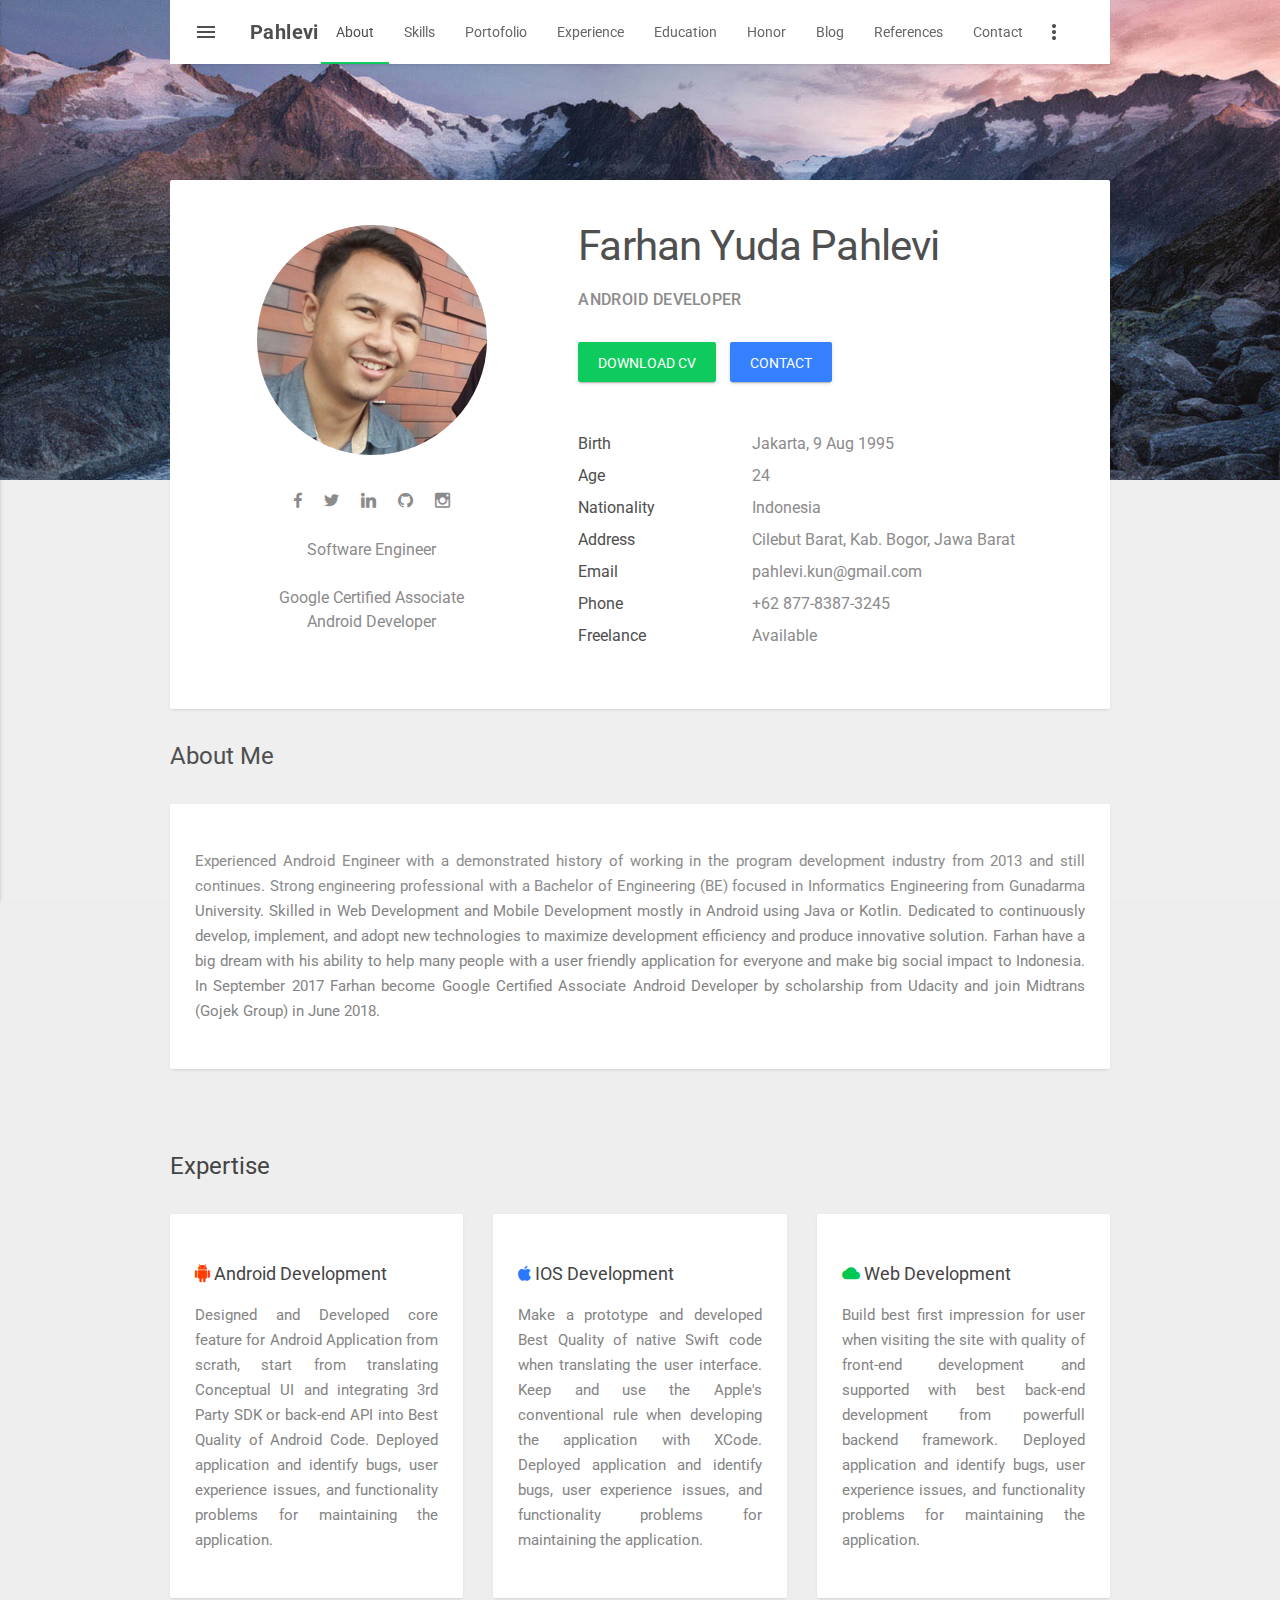
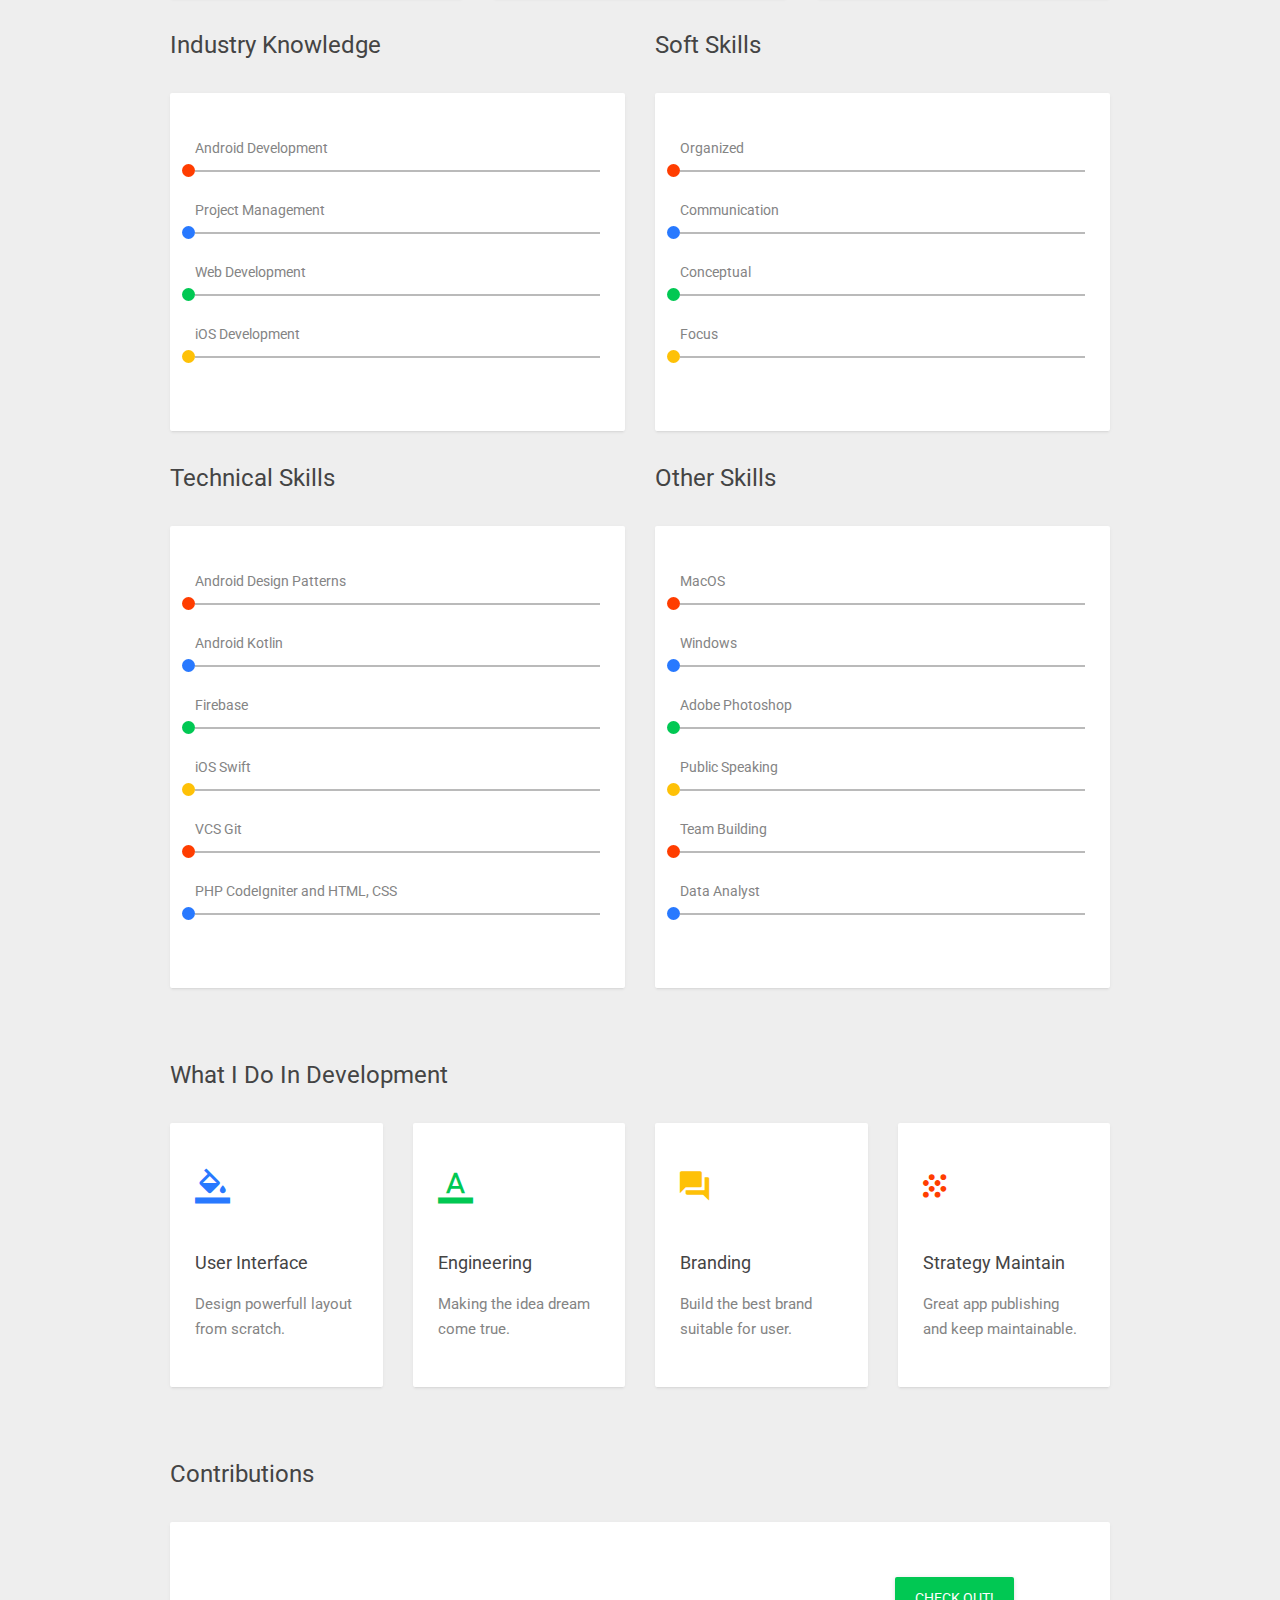
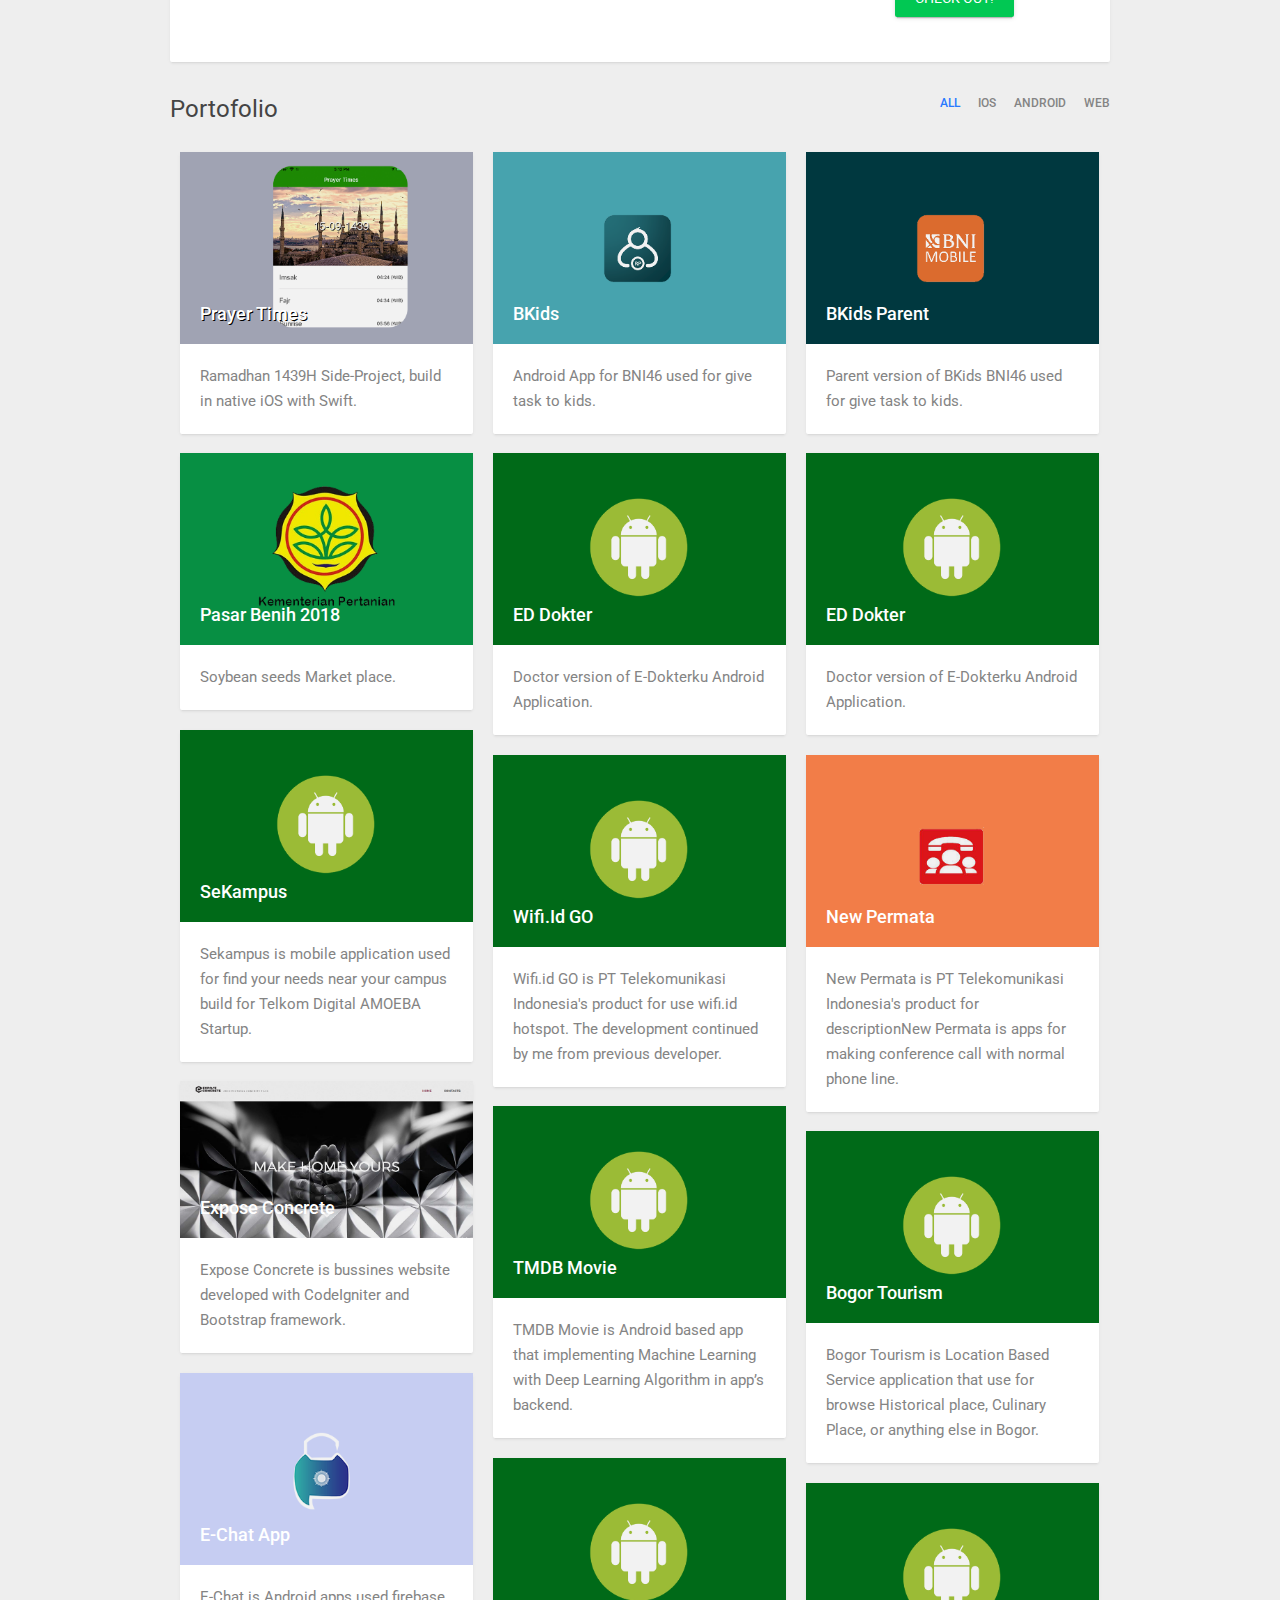
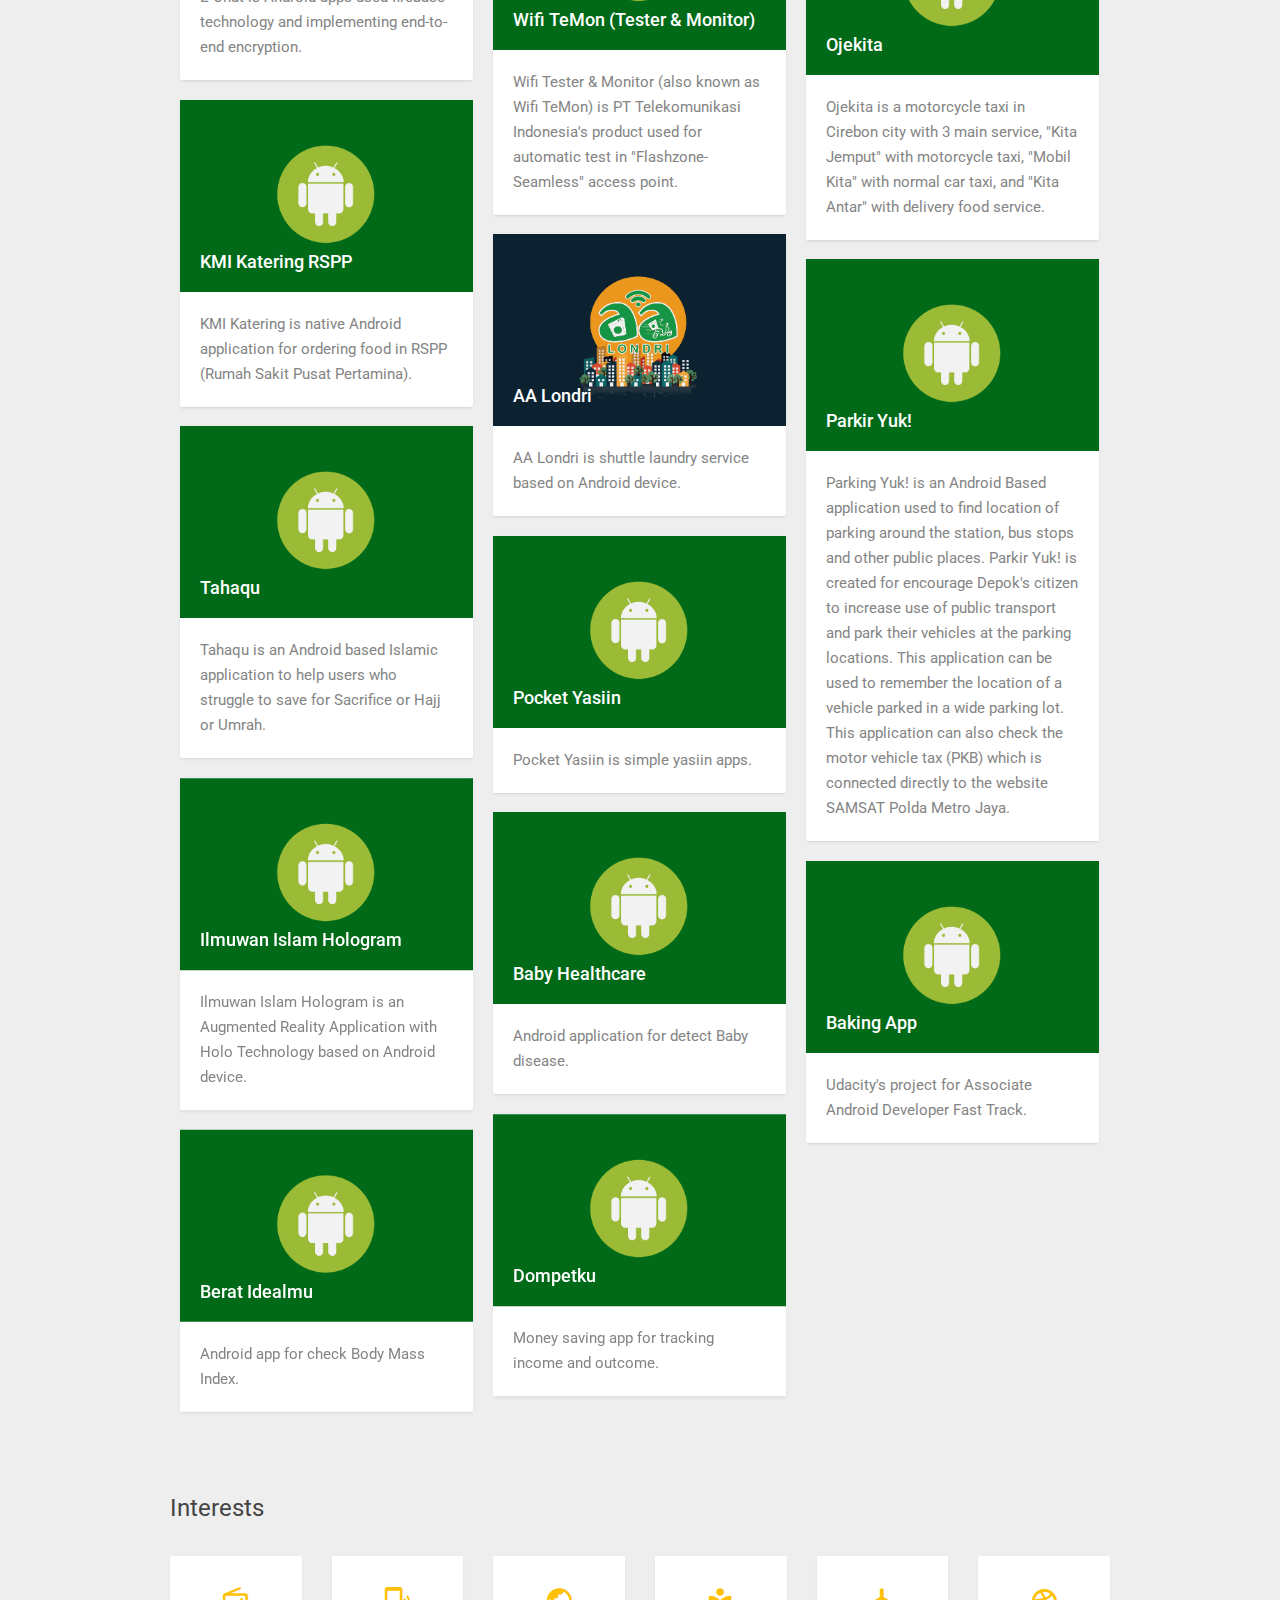
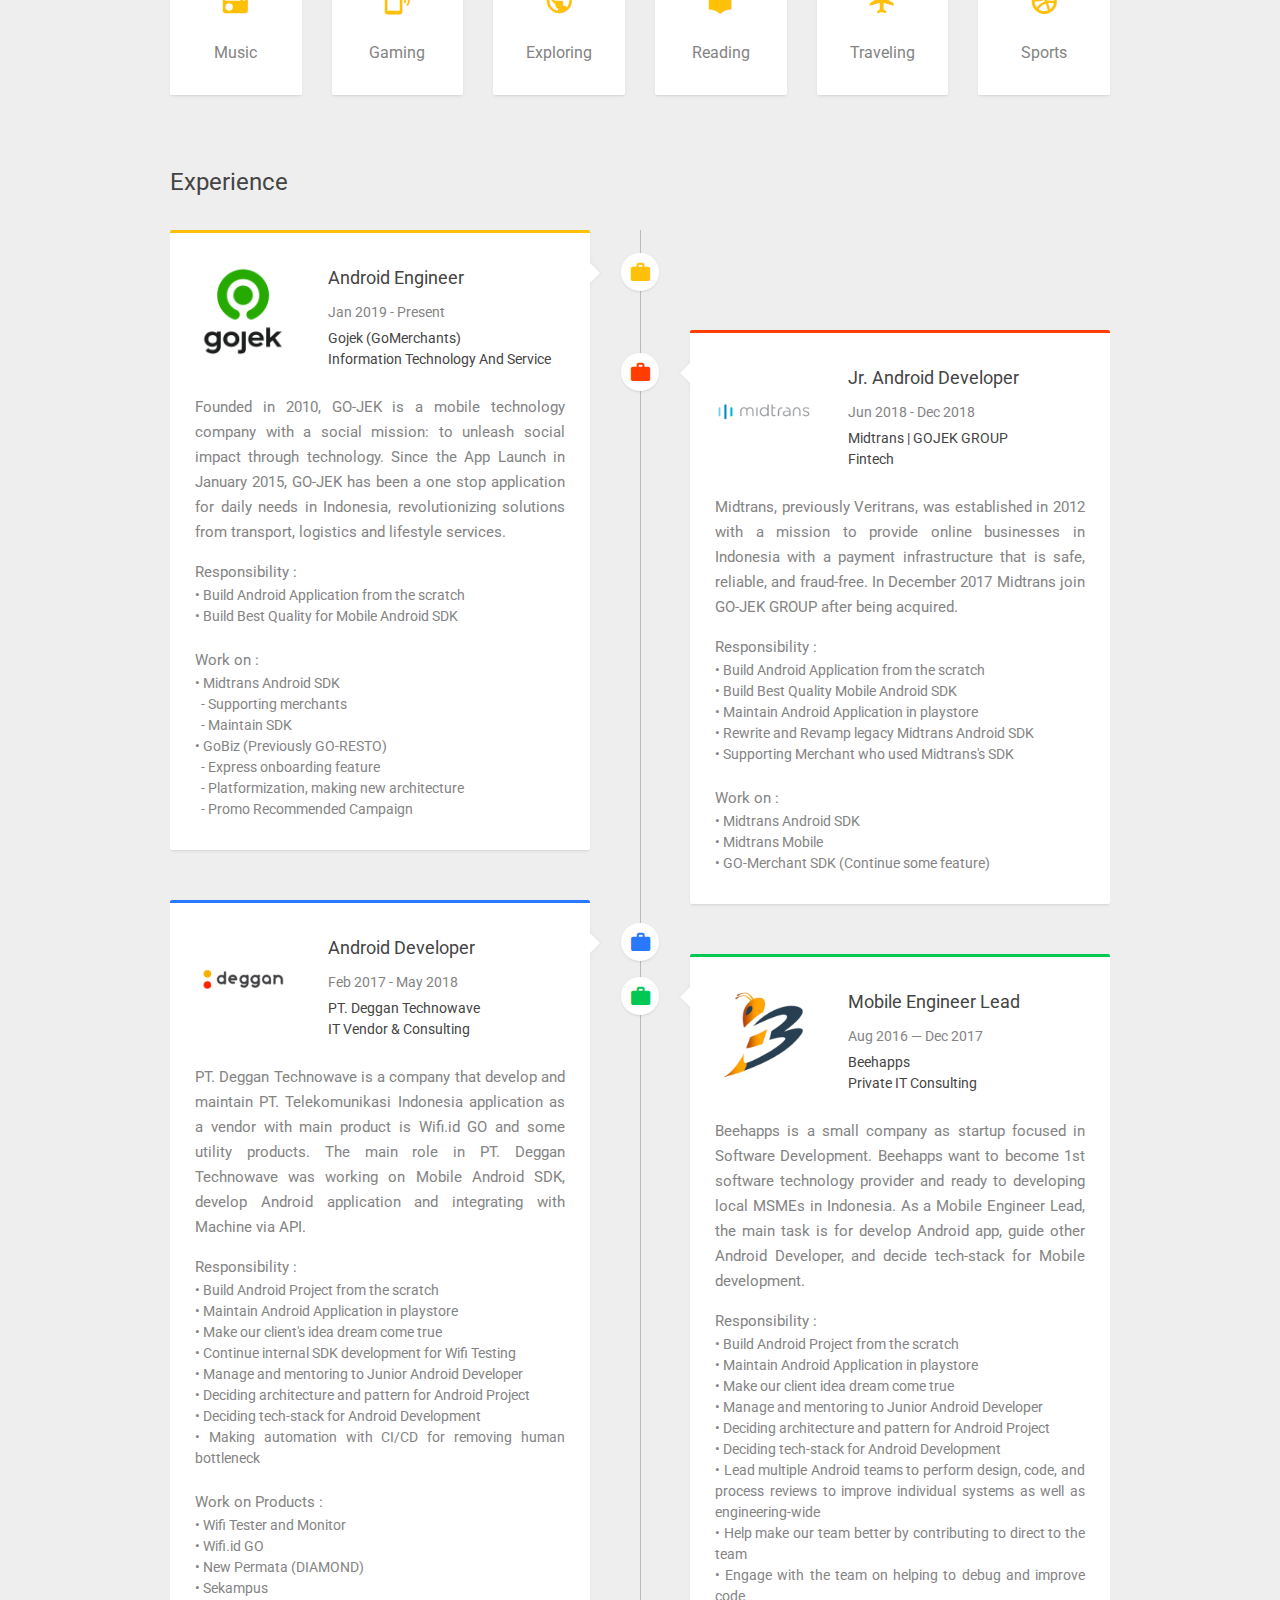
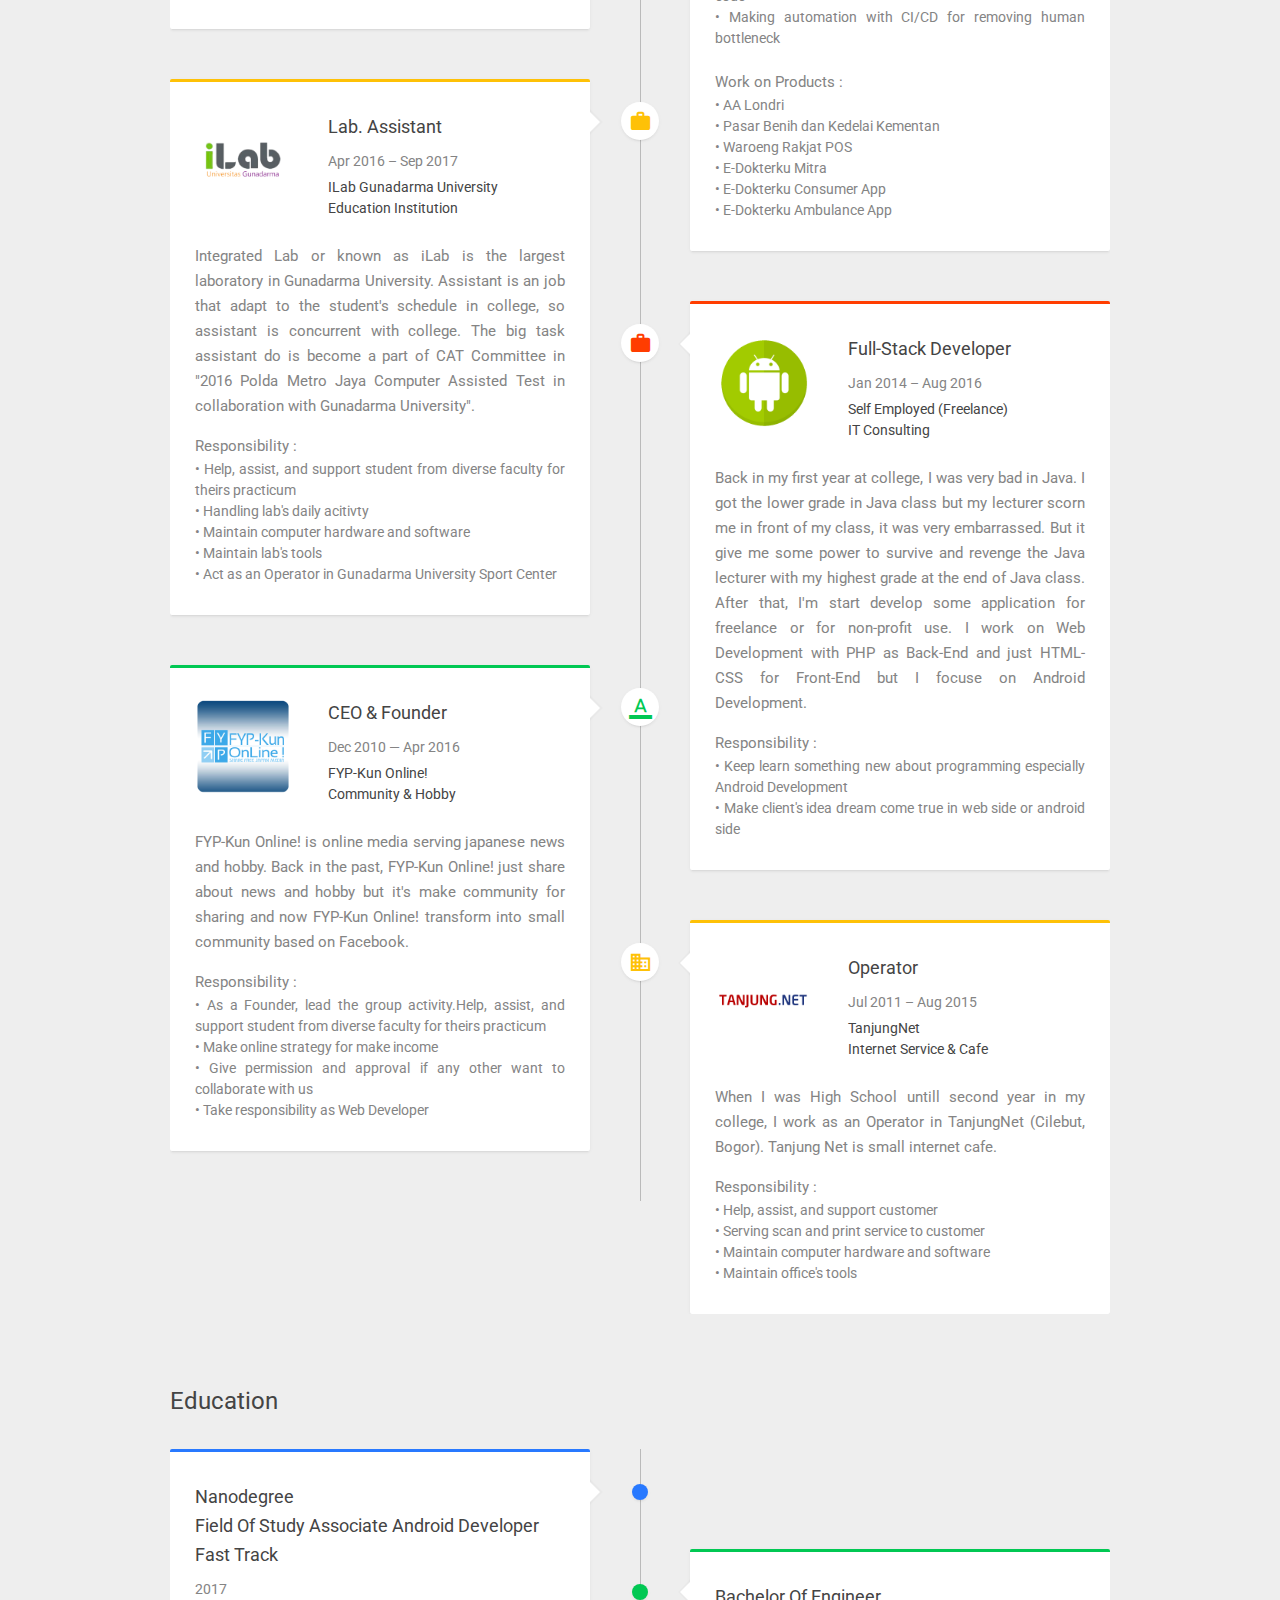
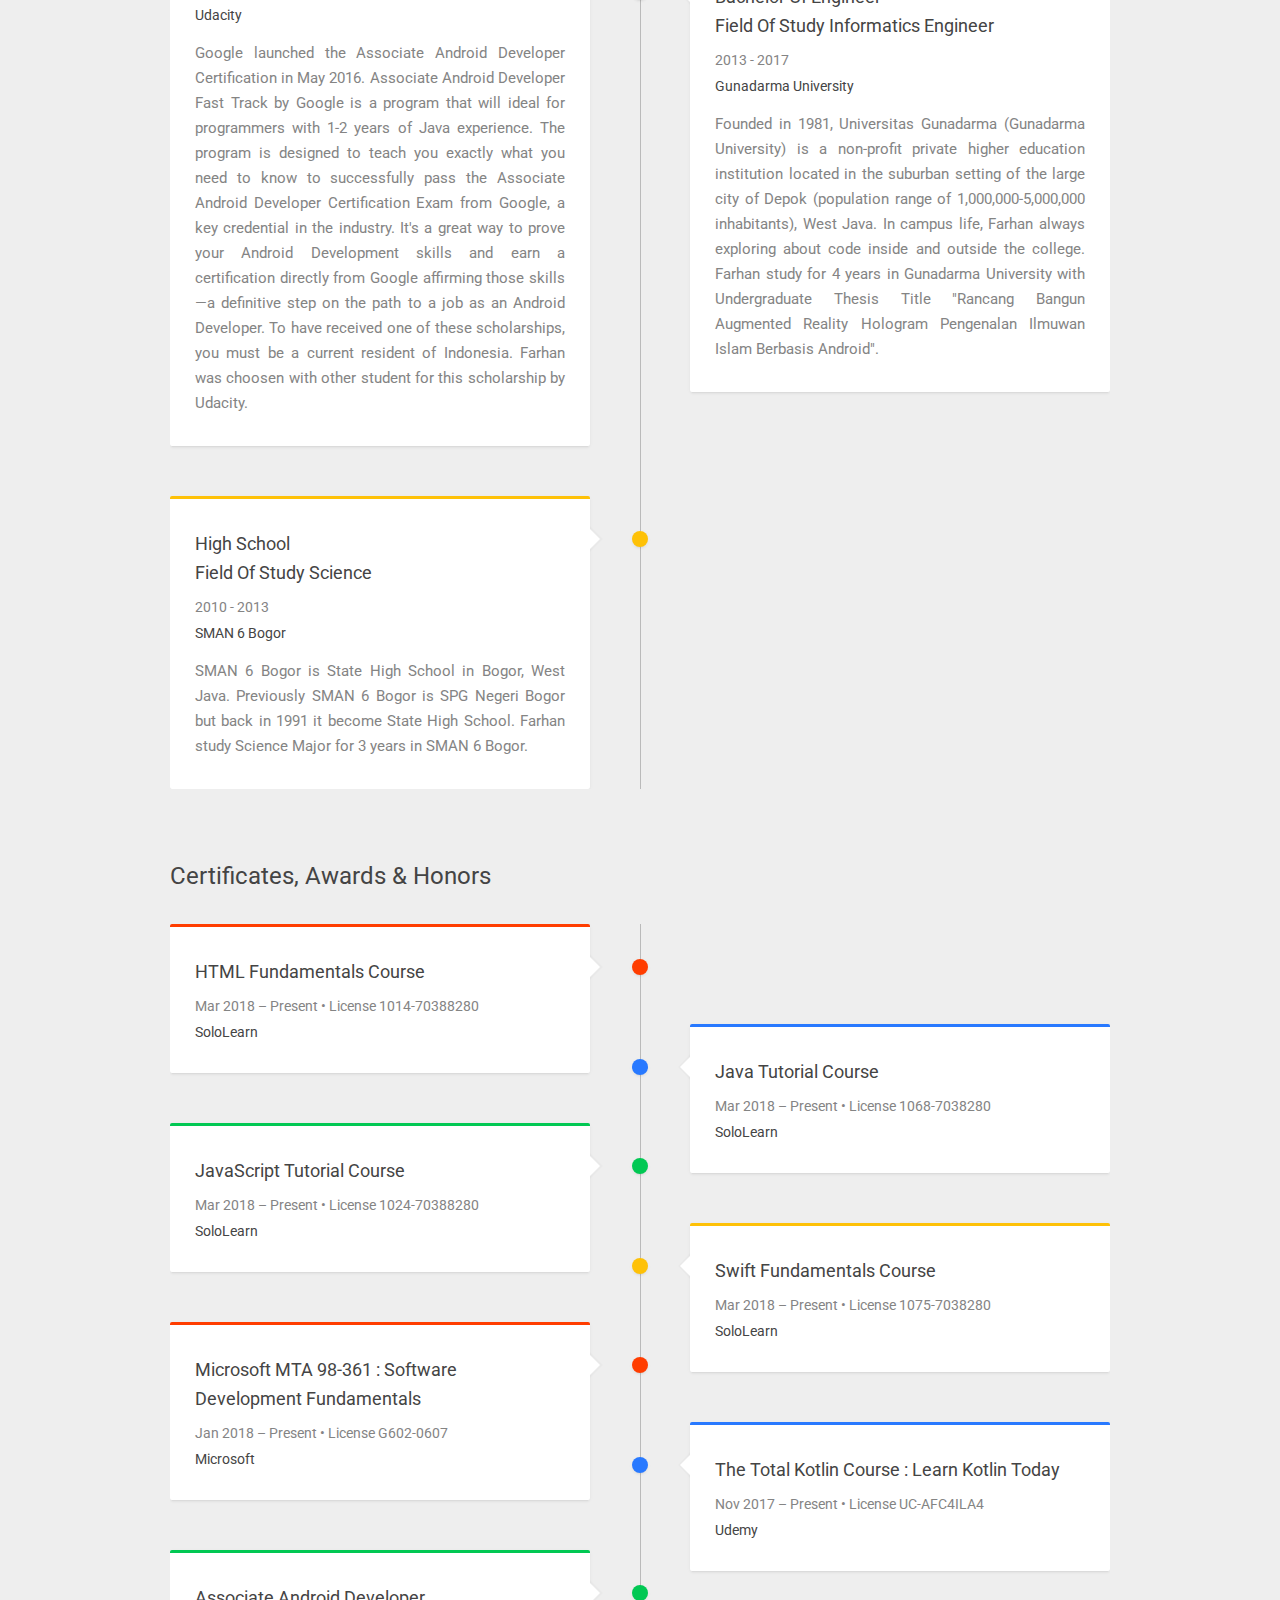
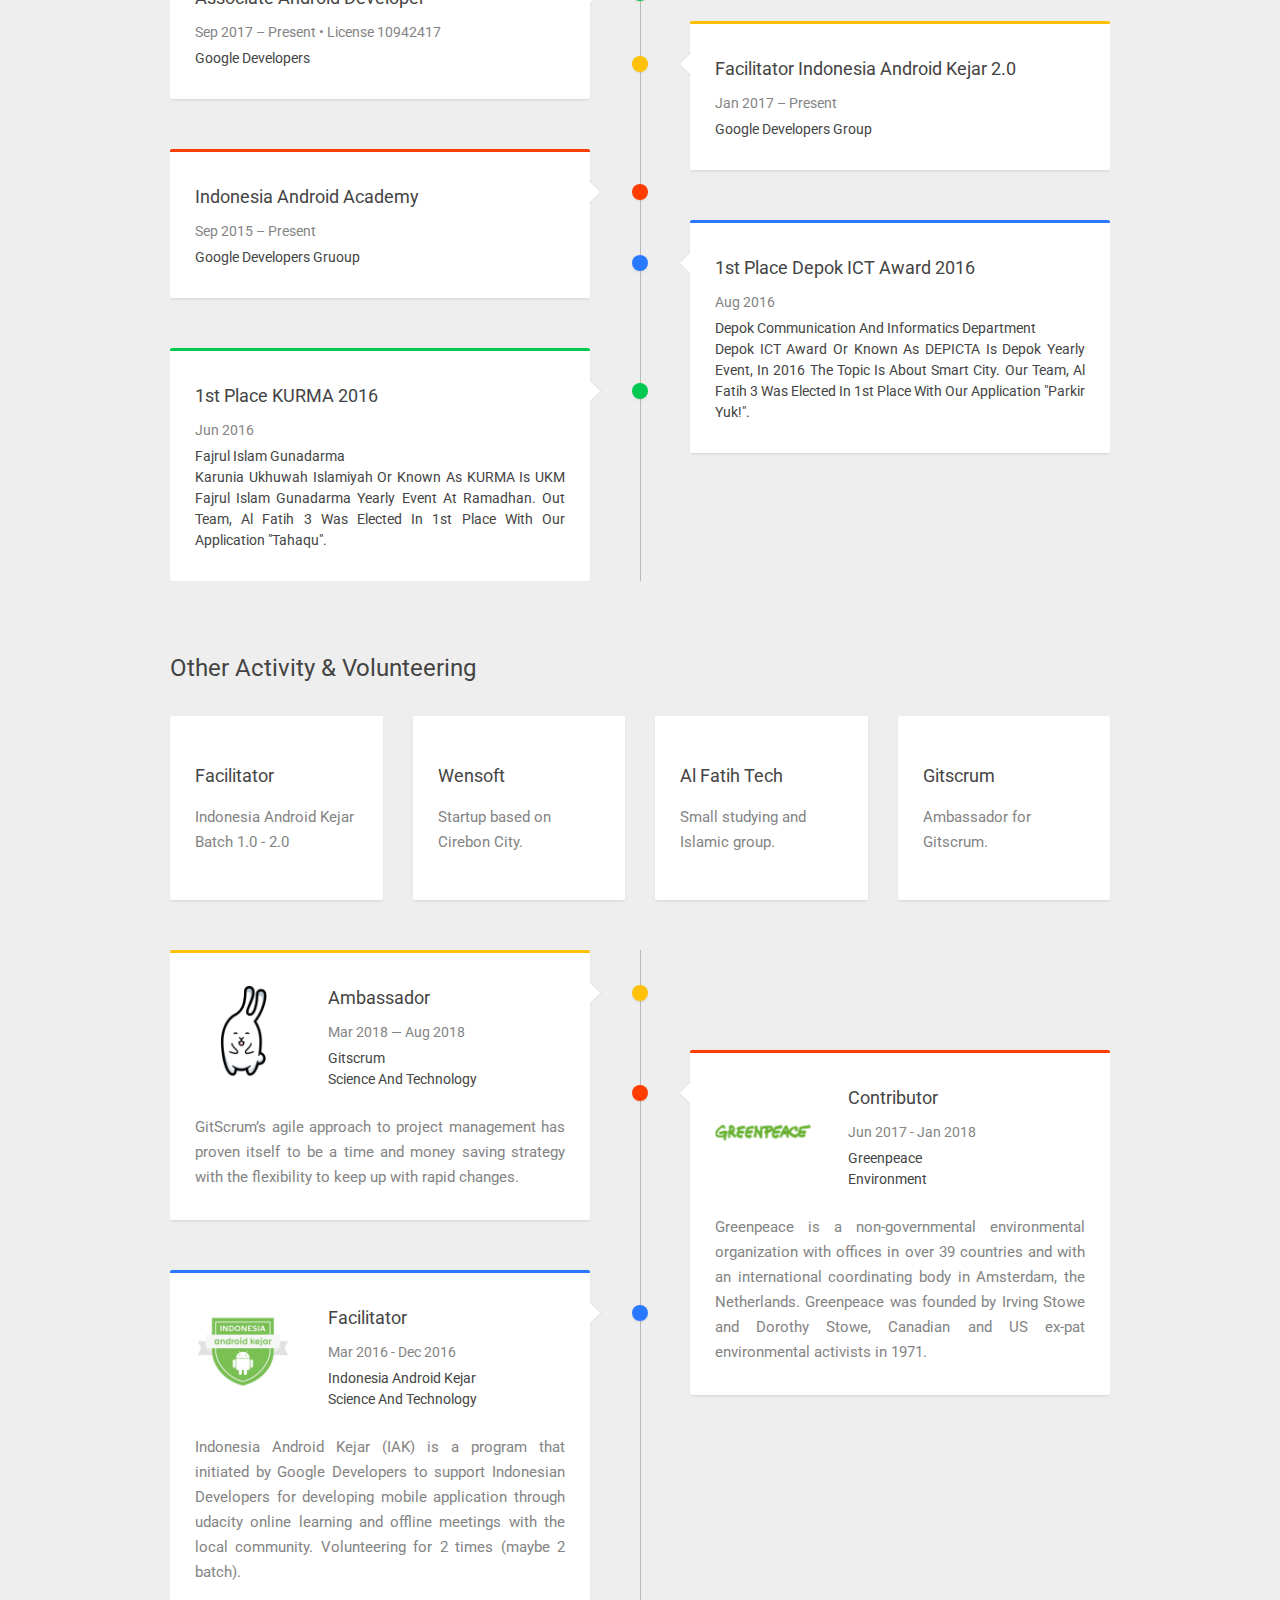
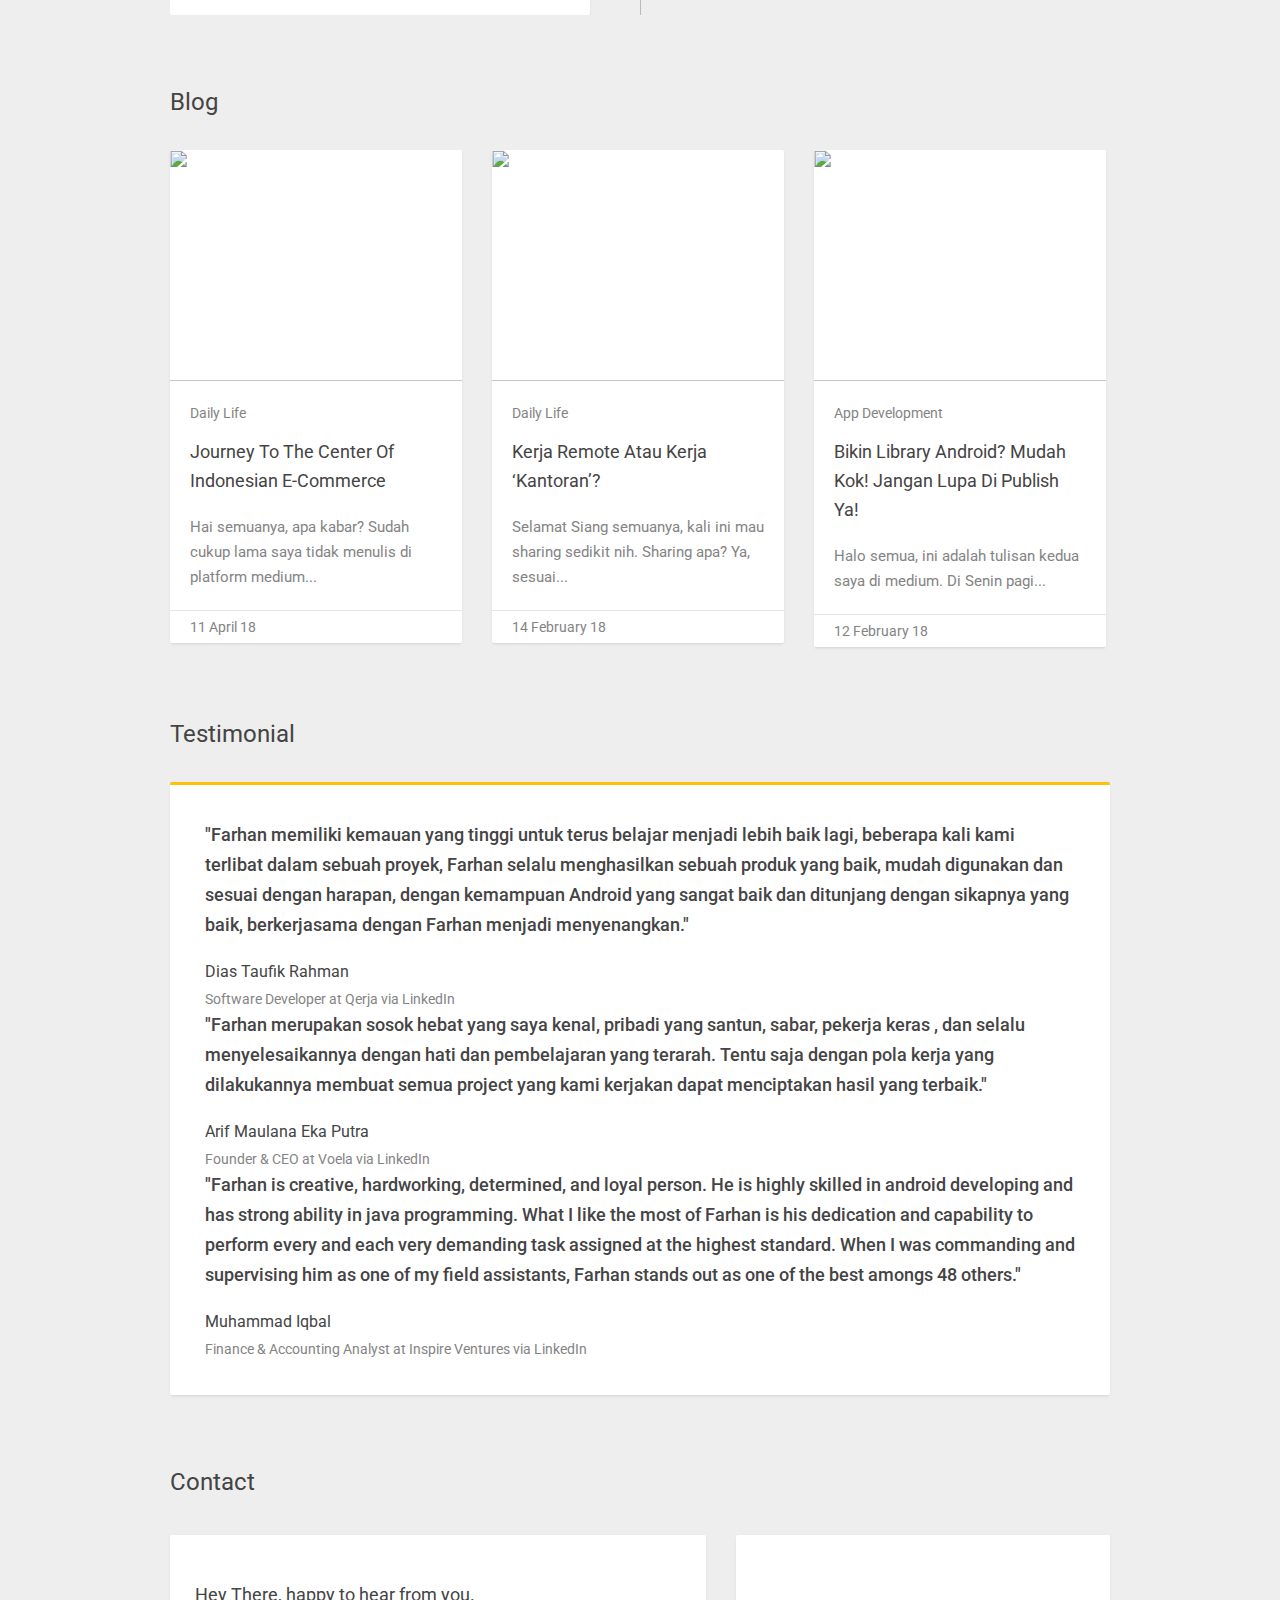
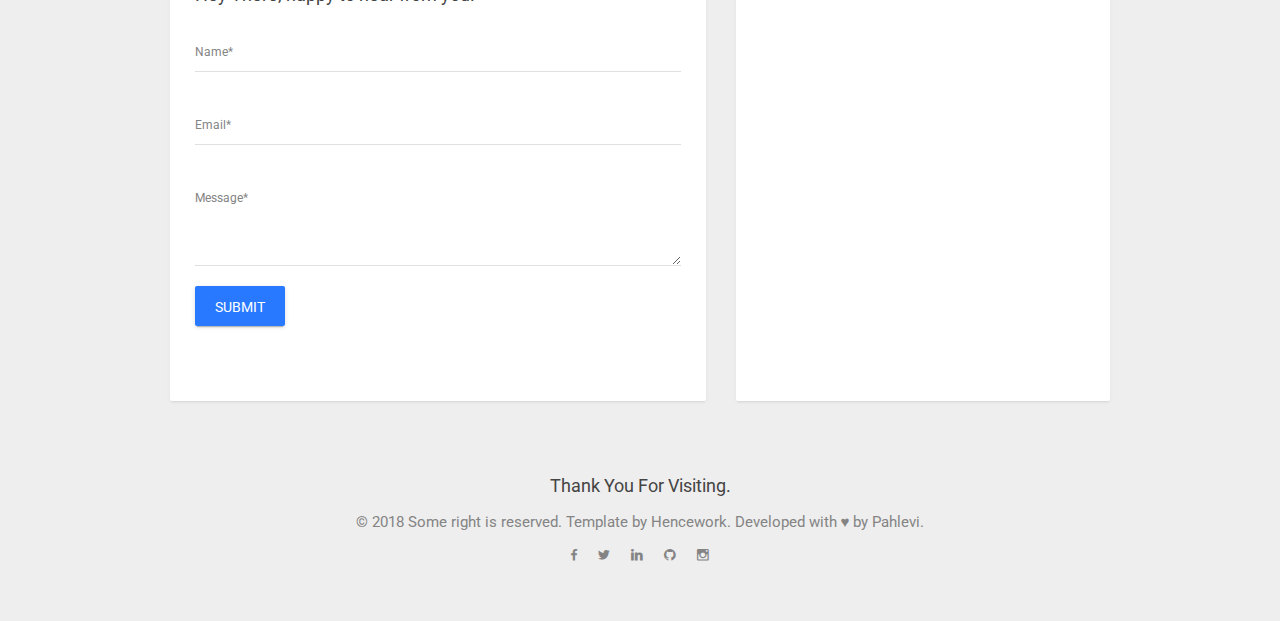
==== index.html @ 2a745148 "Update information" ====
<!DOCTYPE html>
<html lang="en" class="no-js">
	<head>
		<meta charset="UTF-8" />
		<meta name="viewport" content="width=device-width, initial-scale=1.0, maximum-scale=1.0, user-scalable=no" />
		<title>Farhan Yuda Pahlevi | Personal Site</title>
		<meta name="description" content="Personal Site for Portofolio and Resume of Farhan Yuda Pahlevi" />
		<meta name="keywords" content="android developer, android engineer, ios developer, web developer," />
		<meta name="author" content="Farhan Yuda Pahlevi"/>

		<link rel="shortcut icon" href="favicon.ico">
		<link rel="icon" href="favicon.ico" type="image/x-icon">
		<!--CSS-->
		<link rel="stylesheet" type="text/css" href="https://cdn.rawgit.com/IonicaBizau/github-calendar/gh-pages/dist/github-calendar.css"/>
		<link rel="stylesheet" type="text/css" href="css/style.css" />
	</head>

	<body id="body" data-ng-app="contactApp">

		<!--Preloader-->
		<div class="preloader-it">
			<div class="mdl-spinner mdl-js-spinner is-active is-upgraded" data-upgraded=",MaterialSpinner"><div class="mdl-spinner__layer mdl-spinner__layer-1"><div class="mdl-spinner__circle-clipper mdl-spinner__left"><div class="mdl-spinner__circle"></div></div><div class="mdl-spinner__gap-patch"><div class="mdl-spinner__circle"></div></div><div class="mdl-spinner__circle-clipper mdl-spinner__right"><div class="mdl-spinner__circle"></div></div></div><div class="mdl-spinner__layer mdl-spinner__layer-2"><div class="mdl-spinner__circle-clipper mdl-spinner__left"><div class="mdl-spinner__circle"></div></div><div class="mdl-spinner__gap-patch"><div class="mdl-spinner__circle"></div></div><div class="mdl-spinner__circle-clipper mdl-spinner__right"><div class="mdl-spinner__circle"></div></div></div><div class="mdl-spinner__layer mdl-spinner__layer-3"><div class="mdl-spinner__circle-clipper mdl-spinner__left"><div class="mdl-spinner__circle"></div></div><div class="mdl-spinner__gap-patch"><div class="mdl-spinner__circle"></div></div><div class="mdl-spinner__circle-clipper mdl-spinner__right"><div class="mdl-spinner__circle"></div></div></div><div class="mdl-spinner__layer mdl-spinner__layer-4"><div class="mdl-spinner__circle-clipper mdl-spinner__left"><div class="mdl-spinner__circle"></div></div><div class="mdl-spinner__gap-patch"><div class="mdl-spinner__circle"></div></div><div class="mdl-spinner__circle-clipper mdl-spinner__right"><div class="mdl-spinner__circle"></div></div></div></div>
		</div>
		<!--/Preloader-->

		<!--Main Wrapper-->
		<div class="main-wrapper">

			<!--Bg Image-->
			<div class="bg-struct bg-img"></div>
			<!--/Bg Image-->

			<div class="mdl-js-layout mdl-layout--fixed-header">

				<!--Top Header-->
				<header class="mdl-layout__header">
					<div class="mdl-layout__header-row mdl-scroll-spy-1">
						<!-- Title -->
						<a href="index.html"><span class="mdl-layout-title">Pahlevi</span></a>
						<div class="mdl-layout-spacer"></div>
						<ul class="nav mdl-navigation mdl-layout--large-screen-only">
							<li><a class="mdl-navigation__link" data-scroll href="#body">about</a></li>
							<li><a class="mdl-navigation__link" data-scroll href="#skills_sec">skills</a></li>
							<li><a class="mdl-navigation__link" data-scroll href="#portfolio_sec">portofolio</a></li>
							<li><a class="mdl-navigation__link" data-scroll href="#experience_sec">experience</a></li>
							<li><a class="mdl-navigation__link" data-scroll href="#education_sec">education</a></li>
							<li><a class="mdl-navigation__link" data-scroll href="#honor_sec">honor</a></li>
							<li><a class="mdl-navigation__link" data-scroll href="#blog_sec">blog</a></li>
							<li><a class="mdl-navigation__link" data-scroll href="#references_sec">references</a></li>
							<li><a class="mdl-navigation__link" data-scroll href="#contact_sec">contact</a></li>
						</ul>
						<!-- Right aligned menu below button -->
						<button id="demo-menu-lower-right"
								class="mdl-button mdl-js-button mdl-button--icon ver-more-btn">
						  <i class="material-icons">more_vert</i>
						</button>

						<ul class="mdl-menu mdl-menu--bottom-right mdl-js-menu mdl-js-ripple-effect"
							data-mdl-for="demo-menu-lower-right">
							<li class="mdl-menu__item"><a href="/downloads/CV_141018.pdf"><i class="zmdi zmdi-download font-red pr-10"></i>Download CV</a></li>
							<li class="mdl-menu__item"><a href="mailto:pahlevi.kun@gmail.com"><i class="zmdi zmdi-email-open font-green pr-10"></i>Contact Me</a></li>
							<li class="mdl-menu__item"><a href="callto:6285213661555"><i class="zmdi zmdi-phone  font-blue  pr-10"></i>+62 877 8387 3245</a></li>
						</ul>
					</div>
				</header>
				<!--/Top Header-->

				<!--Left Sidebar-->
				<div class="mdl-layout__drawer">
					<div class="nicescroll-bar">
						<div class="drawer-profile-wrap">
							<div class="candidate-img-drawer mt-25 mb-20"></div>
							<span class="candidate-name block mb-10 text-center">Farhan Yuda Pahlevi<br><p>Google Certified Associate<br>Android Developer</p></span>
							<ul class="social-icons  mb-30">
								<li>
									<a class="facebook-link" href="https://www.facebook.com/pahlevikun" target="_blank">
										<i id="tt11" class="zmdi zmdi-facebook"></i>
										<div class="mdl-tooltip" data-mdl-for="tt11">
											facebook
										</div>
									</a>
								</li>
								<li>
									<a class="twitter-link" href="https://www.twitter.com/pahlevikun" target="_blank">
										<i id="tt12" class="zmdi zmdi-twitter"></i>
										<div class="mdl-tooltip" data-mdl-for="tt12">
											twitter
										</div>
									</a>
								</li>
								<li>
									<a class="linkedin-link" href="https://www.linkedin.com/in/pahlevikun/" target="_blank">
										<i id="tt13" class="zmdi zmdi-linkedin"></i>
										<div class="mdl-tooltip" data-mdl-for="tt13">
											linkedin
										</div>
									</a>
								</li>
								<li>
									<a class="github-link" href="https://www.github.com/pahlevikun" target="_blank">
										<i id="tt14" class="zmdi zmdi-github"></i>
										<div class="mdl-tooltip" data-mdl-for="tt14">
											github
										</div>
									</a>
								</li>
								<li>
									<a class="instagram-link" href="https://www.instagram.com/pahlevikun" target="_blank">
										<i id="tt15" class="zmdi zmdi-instagram"></i>
										<div class="mdl-tooltip" data-mdl-for="tt15">
											instagram
										</div>
									</a>
								</li>
							</ul>
						</div>
						<div class="mdl-scroll-spy-2">
							<ul class="mdl-navigation">
								<li>
									<a class="mdl-navigation__link border-top-sep" data-scroll href="#body">
										<i class="zmdi zmdi-border-color pr-15"></i>
										<span class="font-capitalize">about</span>
									</a>
								</li>
								<li>
									<a class="mdl-navigation__link border-top-sep" data-scroll href="#skills_sec">
										<i class="zmdi zmdi-cutlery pr-15"></i>
										<span class="font-capitalize">skills</span>
									</a>
								</li>
								<li>
									<a class="mdl-navigation__link border-top-sep" data-scroll href="#portfolio_sec">
										<i class="zmdi zmdi-case pr-15"></i>
										<span class="font-capitalize">portofolio</span>
									</a>
								</li>
								<li>
									<a class="mdl-navigation__link border-top-sep" data-scroll href="#experience_sec">
										<i class="zmdi zmdi-shield-check pr-15"></i>
										<span class="font-capitalize">experience</span>
									</a>
								</li>
								<li>
									<a class="mdl-navigation__link border-top-sep" data-scroll href="#education_sec">
										<i class="zmdi zmdi-library pr-15"></i>
										<span class="font-capitalize">education</span>
									</a>
								</li>

								<li>
										<a class="mdl-navigation__link border-top-sep" data-scroll href="#honor_sec">
											<i class="zmdi zmdi-more-horiz pr-15"></i>
											<span class="font-capitalize">honor</span>
										</a>
									</li>

								<li>
										<a class="mdl-navigation__link border-top-sep" data-scroll href="#blog_sec">
											<i class="zmdi zmdi-tag-more pr-15"></i>
											<span class="font-capitalize">blog</span>
										</a>
									</li>

								<li>
									<a class="mdl-navigation__link border-top-sep" data-scroll href="#references_sec">
										<i class="zmdi zmdi-bookmark pr-15"></i>
										<span class="font-capitalize">references</span>
									</a>
								</li>

								<li>
									<a class="mdl-navigation__link border-top-sep border-bottom-sep" 	data-scroll  href="#contact_sec">
										<i class="zmdi zmdi-email pr-15"></i>
										<span class="font-capitalize">contact</span>
									</a>
								</li>
							</ul>
						</div>
						<div class="drawer-footer mt-50 mb-30 text-center">
							<p class="font-12 mt-10">© 2018 Some right is reserved.<br>Template by Hencework.<br>Developed with ♥ by Pahlevi.</p>
						</div>
					</div>
				</div>
				<!--/Left Sidebar-->

				<!--Main Content-->
				<div class="main-content relative">
					<div class="container">

						<!--About Sec-->
						<section class="about-sec mt-180 mt-sm-120  mb-30">
							<div class="row">
								<div class="col-lg-12">
									<div class="mdl-card mdl-shadow--2dp">
										<div class="row">
											<div class="col-md-5 col-xs-12 mb-30">
												<div class="candidate-img mb-35"></div>
												<ul class="social-icons">
													<li>
														<a class="facebook-link" href="https://www.facebook.com/pahlevikun/" target="_blank">
															<i id="tt1" class="zmdi zmdi-facebook"></i>
															<div class="mdl-tooltip" data-mdl-for="tt1">
																facebook
															</div>
														</a>
													</li>
													<li>
														<a class="twitter-link" href="https://www.twitter.com/pahlevikun/" target="_blank">
															<i id="tt2" class="zmdi zmdi-twitter"></i>
															<div class="mdl-tooltip" data-mdl-for="tt2">
																twitter
															</div>
														</a>
													</li>
													<li>
														<a class="linkedin-link" href="https://www.linkedin.com/in/pahlevikun/" target="_blank">
															<i id="tt3" class="zmdi zmdi-linkedin"></i>
															<div class="mdl-tooltip" data-mdl-for="tt3">
																linkedin
															</div>
														</a>
													</li>
													<li>
														<a class="github-link" href="https://www.github.com/pahlevikun" target="_blank">
															<i id="tt4" class="zmdi zmdi-github"></i>
															<div class="mdl-tooltip" data-mdl-for="tt4">
																github
															</div>
														</a>
													</li>
													<li>
														<a class="instagram-link" href="https://www.instagram.com/pahlevikun/" target="_blank">
															<i id="tt5" class="zmdi zmdi-instagram"></i>
															<div class="mdl-tooltip" data-mdl-for="tt5">
																instagram
															</div>
														</a>
													</li>
												</ul>
												<ul>
													<br>
													<center>
														<div class="profile-desc">Software Engineer<br><br>Google Certified Associate<br>Android Developer</div>
													</center>
												</ul>
											</div>
											<div class="col-md-7 col-xs-12">
												<div class="info-wrap">
													<h1>Farhan Yuda Pahlevi</h1>
													<h5 class="mt-20 font-grey">Android Developer</h5>
													<div class="mt-30">
														<a id="download_cv" class="mdl-button mdl-js-button mdl-button--raised mdl-js-ripple-effect  bg-green font-white mr-10" href="/downloads/CV_141018.pdf">download cv</a>
														<a class="mdl-button mdl-js-button mdl-button--raised mdl-js-ripple-effect bg-blue font-white" href="#contact_sec" data-scroll>contact</a>
													</div>
												</div>
												<ul class="profile-wrap mt-50">
													<li>
														<div class="profile-title">birth</div>
														<div class="profile-desc">Jakarta, 9 Aug 1995</div>
													</li>
													<li>
														<div class="profile-title">age</div>
														<div class="profile-desc">24</div>
													</li>
													<li>
														<div class="profile-title">nationality</div>
														<div class="profile-desc">Indonesia</div>
													</li>
													<li>
														<div class="profile-title">address</div>
														<div class="profile-desc">
															Cilebut Barat, Kab. Bogor, Jawa Barat
														</div>
													</li>
													<li>
														<div class="profile-title">email</div>
														<div class="profile-desc">
															pahlevi.kun@gmail.com
														</div>
													</li>
													<li>
														<div class="profile-title">phone</div>
														<div class="profile-desc">
															+62 877-8387-3245
														</div>
													</li>
													<li>
														<div class="profile-title">freelance</div>
														<div class="profile-desc relative">Available
															<!--i id="datepickopn" class="zmdi zmdi-calendar-check font-green pl-5"></i-->
															<!--div id='datepicker1' class='datepicker'></div-->
														</div>

													</li>
												</ul>
											</div>
										</div>
									</div>
								</div>
							</div>
						</section>
						<!--/About Sec-->

						<!--Text Sec-->
						<h2 class="mb-30">About me</h2>
						<section class="about-sec">
							<div class="row">
								<div class="col-lg-12">
									<div class="mdl-card mdl-shadow--2dp">
											<p style="text-align:justify">Experienced Android Engineer with a demonstrated history of working in the program development industry from 2013 and still continues. Strong engineering professional with a Bachelor of Engineering (BE) focused in Informatics Engineering from Gunadarma University. Skilled in Web Development and Mobile Development mostly in Android using Java or Kotlin. Dedicated to continuously develop, implement, and adopt new technologies to maximize development efficiency and produce innovative solution. Farhan have a big dream with his ability to help many people with a user friendly application for everyone and make big social impact to Indonesia. In September 2017 Farhan become Google Certified Associate Android Developer by scholarship from Udacity and join Midtrans (Gojek Group) in June 2018.</p>
									</div>
								</div>
							</div>
						</section>
						<!--Text Sec-->

						<!--Skills Sec-->
						<section id="skills_sec" class="skills-sec sec-pad-top-sm">

						<h2 class="mb-30 sec-pad-top-sm">Expertise</h2>
							<div class="row">
								<div class="col-md-4 col-sm-6 col-xs-12 mb-30">
									<div class="mdl-card mdl-shadow--2dp">
										<h4 class="mb-15"><i class="zmdi zmdi-android font-red"></i> Android Development</h4>
										<p style="text-align:justify">Designed and Developed core feature for Android Application from scrath, start from translating Conceptual UI and integrating 3rd Party SDK or back-end API into Best Quality of Android Code.
											Deployed application and identify bugs, user experience issues, and functionality problems for maintaining the application.
										</p>
									</div>
								</div>
								<div class="col-md-4 col-sm-6 col-xs-12 mb-30">
									<div class="mdl-card mdl-shadow--2dp">
										<h4 class="mb-15"><i class="zmdi zmdi-apple font-blue"></i> iOS Development</h4>
										<p style="text-align:justify">Make a prototype and developed Best Quality of native Swift code when translating the user interface. Keep and use the Apple's conventional rule when developing the application with XCode.
												Deployed application and identify bugs, user experience issues, and functionality problems for maintaining the application.
										</p>
									</div>
								</div>
								<div class="col-md-4 col-sm-6 col-xs-12 mb-30">
									<div class="mdl-card mdl-shadow--2dp">
										<h4 class="mb-15"><i class="zmdi zmdi-cloud font-green"></i> Web Development</h4>
										<p style="text-align:justify">Build best first impression for user when visiting the site with quality of front-end development and supported with best back-end development from powerfull backend framework.
												Deployed application and identify bugs, user experience issues, and functionality problems for maintaining the application.
										</p>
									</div>
								</div>
							</div>

							<div class="row">
								<div class="col-sm-6 mb-30">
									<h2 class="mb-30">Industry Knowledge</h2>
									<div class="mdl-card mdl-shadow--2dp">
										<div class="mb-30">
											<span class="progress-cat">Android Development</span>
											<div class="progress-bar-graph">
												<div class="progress-bar-wrap">
													<div class="bar-wrap red-bar">
														<span data-width="90"></span>
													</div>
												</div>
											</div>
										</div>
										<div class="mb-30">
												<span class="progress-cat">Project Management</span>
												<div class="progress-bar-graph">
													<div class="progress-bar-wrap">
														<div class="bar-wrap blue-bar">
															<span data-width="70"></span>
														</div>
													</div>
												</div>
											</div>
										<div class="mb-30">
											<span class="progress-cat">Web Development</span>
											<div class="progress-bar-graph">
												<div class="progress-bar-wrap">
													<div class="bar-wrap green-bar">
														<span data-width="50"></span>
													</div>
												</div>
											</div>
										</div>
										<div class="mb-30">
											<span class="progress-cat">iOS Development</span>
											<div class="progress-bar-graph">
												<div class="progress-bar-wrap">
													<div class="bar-wrap yellow-bar">
														<span data-width="40"></span>
													</div>
												</div>
											</div>
										</div>
									</div>
								</div>
								<div class="col-sm-6 mb-30">
									<h2 class="mb-30">soft skills</h2>
										<div class="mdl-card mdl-shadow--2dp">
										<div class="mb-30">
											<span class="progress-cat">Organized</span>
											<div class="progress-bar-graph">
												<div class="progress-bar-wrap">
													<div class="bar-wrap red-bar">
														<span data-width="85"></span>
													</div>
												</div>
											</div>
										</div>
										<div class="mb-30">
											<span class="progress-cat">Communication</span>
											<div class="progress-bar-graph">
												<div class="progress-bar-wrap">
													<div class="bar-wrap blue-bar">
														<span data-width="80"></span>
													</div>
												</div>
											</div>
										</div>
										<div class="mb-30">
											<span class="progress-cat">Conceptual</span>
											<div class="progress-bar-graph">
												<div class="progress-bar-wrap">
													<div class="bar-wrap green-bar">
														<span data-width="80"></span>
													</div>
												</div>
											</div>
										</div>
										<div class="mb-30">
											<span class="progress-cat">Focus</span>
											<div class="progress-bar-graph">
												<div class="progress-bar-wrap">
													<div class="bar-wrap yellow-bar">
														<span data-width="80"></span>
													</div>
												</div>
											</div>
										</div>
									</div>
								</div>
							</div>
							<div class="row">
									<div class="col-sm-6 mb-30">
										<h2 class="mb-30">Technical Skills</h2>
										<div class="mdl-card mdl-shadow--2dp">
											<div class="mb-30">
												<span class="progress-cat">Android Design Patterns</span>
												<div class="progress-bar-graph">
													<div class="progress-bar-wrap">
														<div class="bar-wrap red-bar">
															<span data-width="85"></span>
														</div>
													</div>
												</div>
											</div>
											<div class="mb-30">
													<span class="progress-cat">Android Kotlin</span>
													<div class="progress-bar-graph">
														<div class="progress-bar-wrap">
															<div class="bar-wrap blue-bar">
																<span data-width="85"></span>
															</div>
														</div>
													</div>
												</div>
											<div class="mb-30">
													<span class="progress-cat">Firebase</span>
													<div class="progress-bar-graph">
														<div class="progress-bar-wrap">
															<div class="bar-wrap green-bar">
																<span data-width="85"></span>
															</div>
														</div>
													</div>
												</div>
											<div class="mb-30">
												<span class="progress-cat">iOS Swift</span>
												<div class="progress-bar-graph">
													<div class="progress-bar-wrap">
														<div class="bar-wrap yellow-bar">
															<span data-width="70"></span>
														</div>
													</div>
												</div>
											</div>
											<div class="mb-30">
												<span class="progress-cat">VCS Git</span>
												<div class="progress-bar-graph">
													<div class="progress-bar-wrap">
														<div class="bar-wrap red-bar">
															<span data-width="65"></span>
														</div>
													</div>
												</div>
											</div>
											<div class="mb-30">
												<span class="progress-cat">PHP CodeIgniter and HTML, CSS</span>
												<div class="progress-bar-graph">
													<div class="progress-bar-wrap">
														<div class="bar-wrap blue-bar">
															<span data-width="50"></span>
														</div>
													</div>
												</div>
											</div>
										</div>
									</div>
									<div class="col-sm-6 mb-30">
										<h2 class="mb-30">Other Skills</h2>
											<div class="mdl-card mdl-shadow--2dp">
											<div class="mb-30">
												<span class="progress-cat">MacOS</span>
												<div class="progress-bar-graph">
													<div class="progress-bar-wrap">
														<div class="bar-wrap red-bar">
															<span data-width="90"></span>
														</div>
													</div>
												</div>
											</div>
											<div class="mb-30">
												<span class="progress-cat">Windows</span>
												<div class="progress-bar-graph">
													<div class="progress-bar-wrap">
														<div class="bar-wrap blue-bar">
															<span data-width="75"></span>
														</div>
													</div>
												</div>
											</div>
											<div class="mb-30">
												<span class="progress-cat">Adobe Photoshop</span>
												<div class="progress-bar-graph">
													<div class="progress-bar-wrap">
														<div class="bar-wrap green-bar">
															<span data-width="75"></span>
														</div>
													</div>
												</div>
											</div>
											<div class="mb-30">
													<span class="progress-cat">Public Speaking</span>
													<div class="progress-bar-graph">
														<div class="progress-bar-wrap">
															<div class="bar-wrap yellow-bar">
																<span data-width="75"></span>
															</div>
														</div>
													</div>
												</div>

											<div class="mb-30">
													<span class="progress-cat">Team Building</span>
													<div class="progress-bar-graph">
														<div class="progress-bar-wrap">
															<div class="bar-wrap red-bar">
																<span data-width="70"></span>
															</div>
														</div>
													</div>
												</div>

											<div class="mb-30">
													<span class="progress-cat">Data Analyst</span>
													<div class="progress-bar-graph">
														<div class="progress-bar-wrap">
															<div class="bar-wrap blue-bar">
																<span data-width="60"></span>
															</div>
														</div>
													</div>
												</div>
										</div>
									</div>
								</div>
						</section>
						<!--/Skills Sec-->

						<!--Profile Sec-->
						<section id="profile_sec" class="profile-sec sec-pad-top-sm">
							<h2 class="mb-30">what i do in development</h2>
							<div class="row">
								<div class="col-md-3 col-sm-6 col-xs-12 mb-30">
									<div class="mdl-card mdl-shadow--2dp">
										<i class="zmdi zmdi-format-color-fill font-blue profile-icon"></i>
										<h4 class="mb-15">User Interface</h4>
										<p>Design powerfull layout from scratch.</p>

									</div>
								</div>
								<div class="col-md-3 col-sm-6 col-xs-12 mb-30">
									<div class="mdl-card mdl-shadow--2dp">
										<i class="zmdi zmdi-format-color-text font-green profile-icon"></i>
										<h4 class="mb-15">Engineering</h4>
										<p>Making the idea dream come true.</p>
									</div>
								</div>
								<div class="col-md-3 col-sm-6 col-xs-12 mb-30">
									<div class="mdl-card mdl-shadow--2dp">
										<i class="zmdi zmdi-comments font-yellow profile-icon"></i>
										<h4 class="mb-15">Branding</h4>
										<p>Build the best brand suitable for user.</p>

									</div>
								</div>
								<div class="col-md-3 col-sm-6 col-xs-12 mb-30">
									<div class="mdl-card mdl-shadow--2dp">
										<i class="zmdi zmdi-grain font-red profile-icon"></i>
										<h4 class="mb-15">Strategy Maintain</h4>
										<p>Great app publishing and keep maintainable.</p>

									</div>
								</div>
							</div>
						</section>
						<!--/Profile Sec-->

						<!--Portfolio Sec-->
						<section id="portfolio_sec" class="portfolio-sec sec-pad-top-sm">

							<!--Text Sec-->
						<h2 class="mb-30 .visible-md-block, hidden-md, hidden-sm, hidden-xs">Contributions</h2>
						<section class="mb-30 about-sec .visible-md-block, hidden-md, hidden-sm, hidden-xs">
							<div class="row">
								<div class="col-lg-12">
									<div class="mdl-card mdl-shadow--2dp">
										<div class="calendar"></div>
										<div style="display: inline-block; text-align: right; width: 92%">
											<a id="checkout" class="mdl-button mdl-js-button mdl-button--raised mdl-js-ripple-effect bg-green font-white mt-10" href="https://github.com/pahlevikun" target="_blank">Check out!</a>
										</div>
									</div>
								</div>
							</div>
						</section>
						<!--Text Sec-->

							<div class="mb-15">
								<h2 class="pull-left float-none-xs">portofolio</h2>
								<div class="filter-wrap pull-right float-none-xs">
									<!-- Portfolio Filters -->
									<ul id="filters">
										<li><a id="all" href="#" data-filter="*" class="active">All</a></li>
										<li><a href="#" data-filter=".ios">iOS</a></li>
										<li><a href="#" data-filter=".android">Android</a></li>
										<li><a href="#" data-filter=".web">Web</a></li>
									</ul>
									<!--/Portfolio Filters -->
									<div class="clearfix"></div>
								</div>
								<div class="clearfix"></div>
							</div>
							<div class="gallery-wrap mb-30">
								<div class="portfolio-wrap project-gallery">
									<ul id="portfolio" class="portf auto-construct  project-gallery" data-col="3">
											<li  class="item mdl-card mdl-shadow--2dp pa-0 ios">
													<div class="light-img-wrap mdl-card__title pa-0">
														<img class="img-responsive" src="img/port-prayertimes.png"  alt="Image description" />
														<div class="light-img-overlay"></div>
														<span class="img-cap" style="text-shadow: 0.5px 1px #000;">Prayer Times</span>
													</div>
													<div class="mdl-card__supporting-text relative">
														<p>Ramadhan 1439H Side-Project, build in native iOS with Swift.</p>
													</div>
												</li>
										<li  class="item mdl-card mdl-shadow--2dp pa-0 android">
											<div class="light-img-wrap mdl-card__title pa-0">
												<img class="img-responsive" src="img/port-bkids.png"  alt="Image description" />
												<div class="light-img-overlay"></div>
												<span class="img-cap">BKids</span>
											</div>
											<div class="mdl-card__supporting-text relative">
												<p>Android App for BNI46 used for give task to kids.</p>
											</div>
										</li>
										<li  class="item mdl-card mdl-shadow--2dp pa-0 android">
												<div class="light-img-wrap mdl-card__title pa-0">
													<img class="img-responsive" src="img/port-bkidsparent.png"  alt="Image description" />
													<div class="light-img-overlay"></div>
													<span class="img-cap">BKids Parent</span>
												</div>
												<div class="mdl-card__supporting-text relative">
													<p>Parent version of BKids BNI46 used for give task to kids.</p>
												</div>
											</li>
										<li class="item mdl-card mdl-shadow--2dp pa-0  android">
											<div class="light-img-wrap mdl-card__title pa-0">
												<img class="img-responsive" src="img/port-kementan.png"  alt="Image description" />
												<div class="light-img-overlay"></div>
												<span class="img-cap">Pasar Benih 2018</span>
											</div>
											<div class="mdl-card__supporting-text relative">
													<p>Soybean seeds Market place.</p>
											</div>
										</li>
										<li class="item mdl-card mdl-shadow--2dp pa-0 android">
											<div class="light-img-wrap mdl-card__title pa-0">
												<img class="img-responsive" src="img/port-noicon.png"  alt="Image description" />
												<div class="light-img-overlay"></div>
												<span class="img-cap">ED Dokter</span>
											</div>
											<div class="mdl-card__supporting-text relative">
													<p>Doctor version of E-Dokterku Android Application.</p>
											</div>
										</li>
										<li class="item mdl-card mdl-shadow--2dp pa-0 android">
											<div class="light-img-wrap mdl-card__title pa-0">
												<img class="img-responsive" src="img/port-noicon.png"  alt="Image description" />
												<div class="light-img-overlay"></div>
												<span class="img-cap">ED Dokter</span>
											</div>
											<div class="mdl-card__supporting-text relative">
													<p>Doctor version of E-Dokterku Android Application.</p>
											</div>
										</li>
										<li class="item mdl-card mdl-shadow--2dp pa-0 android">
												<div class="light-img-wrap mdl-card__title pa-0">
													<img class="img-responsive" src="img/port-noicon.png"  alt="Image description" />
													<div class="light-img-overlay"></div>
													<span class="img-cap">seKampus</span>
												</div>
												<div class="mdl-card__supporting-text relative">
													<p>Sekampus is mobile application used for find your needs near your campus build for Telkom Digital AMOEBA Startup.</p>
												</div>
											</li>
										<li class="item mdl-card mdl-shadow--2dp pa-0 android">
											<div class="light-img-wrap mdl-card__title pa-0">
												<img class="img-responsive" src="img/port-noicon.png"  alt="Image description" />
												<div class="light-img-overlay"></div>
												<span class="img-cap">Wifi.id GO</span>
											</div>
											<div class="mdl-card__supporting-text relative">
												<p>Wifi.id GO is PT Telekomunikasi Indonesia's product for use wifi.id hotspot. The development continued by me from previous developer.</p>
											</div>
										</li>
										<li class="item mdl-card mdl-shadow--2dp pa-0 android">
											<div class="light-img-wrap mdl-card__title pa-0">
												<img class="img-responsive" src="img/port-diamond.png"  alt="Image description" />
												<div class="light-img-overlay"></div>
												<span class="img-cap">New Permata</span>
											</div>
											<div class="mdl-card__supporting-text relative">
												<p>New Permata is PT Telekomunikasi Indonesia's product for descriptionNew Permata is apps for making conference call with normal phone line.</p>
											</div>
										</li>
										<li class="item mdl-card mdl-shadow--2dp pa-0 web">
											<a href="project/project-detail-expose.html">
												<div class="light-img-wrap mdl-card__title pa-0">
													<img class="img-responsive" src="img/port-expose.png"  alt="Image description" />
													<div class="light-img-overlay"></div>
													<span class="img-cap">Expose Concrete</span>
												</div>
												<div class="mdl-card__supporting-text relative"  href="project/project-detail-expose.html">
													<p>Expose Concrete is bussines website developed with CodeIgniter and Bootstrap framework.</p>
												</div>
											</a>
										</li>
										<li class="item mdl-card mdl-shadow--2dp pa-0 android">
											<div class="light-img-wrap mdl-card__title pa-0">
												<img class="img-responsive" src="img/port-noicon.png"  alt="Image description" />
												<div class="light-img-overlay"></div>
												<span class="img-cap">TMDB Movie</span>
											</div>
											<div class="mdl-card__supporting-text relative">
												<p>TMDB Movie is Android based app that implementing Machine Learning with Deep Learning Algorithm in app’s backend.</p>
											</div>
										</li>
										<li class="item mdl-card mdl-shadow--2dp pa-0 android">
											<div class="light-img-wrap mdl-card__title pa-0">
												<img class="img-responsive" src="img/port-noicon.png"  alt="Image description" />
												<div class="light-img-overlay"></div>
												<span class="img-cap">Bogor Tourism</span>
											</div>
											<div class="mdl-card__supporting-text relative">
												<p>Bogor Tourism is Location Based Service application that use for browse Historical place, Culinary Place, or anything else in Bogor.</p>
											</div>
										</li>
										<li class="item mdl-card mdl-shadow--2dp pa-0 android">
											<div class="light-img-wrap mdl-card__title pa-0">
												<img class="img-responsive" src="img/port-echat.png"  alt="Image description" />
												<div class="light-img-overlay"></div>
												<span class="img-cap">E-Chat App</span>
											</div>
											<div class="mdl-card__supporting-text relative">
												<p>E-Chat is Android apps used firebase technology and implementing end-to-end encryption.</p>
											</div>
										</li>
										<li class="item mdl-card mdl-shadow--2dp pa-0 android">
											<div class="light-img-wrap mdl-card__title pa-0">
												<img class="img-responsive" src="img/port-noicon.png"  alt="Image description" />
												<div class="light-img-overlay"></div>
												<span class="img-cap">Wifi teMon (Tester & Monitor)</span>
											</div>
											<div class="mdl-card__supporting-text relative">
												<p>Wifi Tester & Monitor (also known as Wifi TeMon) is PT Telekomunikasi Indonesia's product used for automatic test in "Flashzone-Seamless" access point.</p>
											</div>
										</li>
										<li class="item mdl-card mdl-shadow--2dp pa-0 android">
											<div class="light-img-wrap mdl-card__title pa-0">
												<img class="img-responsive" src="img/port-noicon.png"  alt="Image description" />
												<div class="light-img-overlay"></div>
												<span class="img-cap">Ojekita</span>
											</div>
											<div class="mdl-card__supporting-text relative">
												<p>Ojekita is a motorcycle taxi in Cirebon city with 3 main service, "Kita Jemput" with motorcycle taxi, "Mobil Kita" with normal car taxi, and "Kita Antar" with delivery food service.</p>
											</div>
										</li>
										<li class="item mdl-card mdl-shadow--2dp pa-0 android">
											<div class="light-img-wrap mdl-card__title pa-0">
												<img class="img-responsive" src="img/port-noicon.png"  alt="Image description" />
												<div class="light-img-overlay"></div>
												<span class="img-cap">KMI Katering RSPP</span>
											</div>
											<div class="mdl-card__supporting-text relative">
												<p>KMI Katering is native Android application for ordering food in RSPP (Rumah Sakit Pusat Pertamina).</p>
											</div>
										</li>
										<li class="item mdl-card mdl-shadow--2dp pa-0 android">
											<div class="light-img-wrap mdl-card__title pa-0">
												<img class="img-responsive" src="img/port-aalondri.png"  alt="Image description" />
												<div class="light-img-overlay"></div>
												<span class="img-cap">AA Londri</span>
											</div>
											<div class="mdl-card__supporting-text relative">
												<p>AA Londri is shuttle laundry service based on Android device.</p>
											</div>
										</li>
										<li class="item mdl-card mdl-shadow--2dp pa-0 android">
											<div class="light-img-wrap mdl-card__title pa-0">
												<img class="img-responsive" src="img/port-noicon.png"  alt="Image description" />
												<div class="light-img-overlay"></div>
												<span class="img-cap">Parkir Yuk!</span>
											</div>
											<div class="mdl-card__supporting-text relative">
												<p>Parking Yuk! is an Android Based application used to find location of parking around the station, bus stops and other public places. Parkir Yuk! is created for encourage Depok's citizen to increase use of public transport and park their vehicles at the parking locations. This application can be used to remember the location of a vehicle parked in a wide parking lot. This application can also check the motor vehicle tax (PKB) which is connected directly to the website SAMSAT Polda Metro Jaya.</p>
											</div>
										</li>
										<li class="item mdl-card mdl-shadow--2dp pa-0 android">
											<div class="light-img-wrap mdl-card__title pa-0">
												<img class="img-responsive" src="img/port-noicon.png"  alt="Image description" />
												<div class="light-img-overlay"></div>
												<span class="img-cap">Tahaqu</span>
											</div>
											<div class="mdl-card__supporting-text relative">
												<p>Tahaqu is an Android based Islamic application to help users who struggle to save for Sacrifice or Hajj or Umrah.</p>
											</div>
										</li>
										<li class="item mdl-card mdl-shadow--2dp pa-0 android">
											<div class="light-img-wrap mdl-card__title pa-0">
												<img class="img-responsive" src="img/port-noicon.png"  alt="Image description" />
												<div class="light-img-overlay"></div>
												<span class="img-cap">Pocket Yasiin</span>
											</div>
											<div class="mdl-card__supporting-text relative">
												<p>Pocket Yasiin is simple yasiin apps.</p>
											</div>
										</li>
										<li class="item mdl-card mdl-shadow--2dp pa-0 android">
											<div class="light-img-wrap mdl-card__title pa-0">
												<img class="img-responsive" src="img/port-noicon.png"  alt="Image description" />
												<div class="light-img-overlay"></div>
												<span class="img-cap">Ilmuwan Islam Hologram</span>
											</div>
											<div class="mdl-card__supporting-text relative">
												<p>Ilmuwan Islam Hologram is an Augmented Reality Application with Holo Technology based on Android device.</p>
											</div>
										</li>
										<li class="item mdl-card mdl-shadow--2dp pa-0 android">
											<div class="light-img-wrap mdl-card__title pa-0">
												<img class="img-responsive" src="img/port-noicon.png"  alt="Image description" />
												<div class="light-img-overlay"></div>
												<span class="img-cap">Baby Healthcare</span>
											</div>
											<div class="mdl-card__supporting-text relative">
												<p>Android application for detect Baby disease.</p>
											</div>
										</li>
										<li class="item mdl-card mdl-shadow--2dp pa-0 android">
											<div class="light-img-wrap mdl-card__title pa-0">
												<img class="img-responsive" src="img/port-noicon.png"  alt="Image description" />
												<div class="light-img-overlay"></div>
												<span class="img-cap">Baking App</span>
											</div>
											<div class="mdl-card__supporting-text relative">
												<p>Udacity's project for Associate Android Developer Fast Track.</p>
											</div>
										</li>
										<li class="item mdl-card mdl-shadow--2dp pa-0 android">
											<div class="light-img-wrap mdl-card__title pa-0">
												<img class="img-responsive" src="img/port-noicon.png"  alt="Image description" />
												<div class="light-img-overlay"></div>
												<span class="img-cap">Dompetku</span>
											</div>
											<div class="mdl-card__supporting-text relative">
												<p>Money saving app for tracking income and outcome.</p>
											</div>
										</li>
										<li class="item mdl-card mdl-shadow--2dp pa-0 android">
											<div class="light-img-wrap mdl-card__title pa-0">
												<img class="img-responsive" src="img/port-noicon.png"  alt="Image description" />
												<div class="light-img-overlay"></div>
												<span class="img-cap">Berat Idealmu</span>
											</div>
											<div class="mdl-card__supporting-text relative">
												<p>Android app for check Body Mass Index.</p>
											</div>
										</li>

									</ul>
								</div>
							</div>
						</section>
						<!--/Portfolio Sec-->

						<!--Interest Sec-->
						<section id="interest_sec" class="interest-sec sec-pad-top-sm">
							<h2 class="mb-30">interests</h2>
							<div class="row">
								<div class="col-md-2 col-sm-4 col-xs-6 mb-30">
									<div class="mdl-card mdl-shadow--2dp text-center pa-20 pt-30 pb-30">
										<i class="zmdi zmdi-radio"></i>
										<span>music</span>
									</div>
								</div>
								<div class="col-md-2 col-sm-4 col-xs-6 mb-30">
									<div class="mdl-card mdl-shadow--2dp text-center pa-20 pt-30 pb-30">
										<i class="zmdi zmdi-smartphone-ring"></i>
										<span>gaming</span>
									</div>
								</div>
								<div class="col-md-2 col-sm-4 col-xs-6 mb-30">
									<div class="mdl-card mdl-shadow--2dp text-center pa-20 pt-30 pb-30">
										<i class="zmdi zmdi-globe"></i>
										<span>exploring</span>
									</div>
								</div>
								<div class="col-md-2 col-sm-4 col-xs-6 mb-30">
									<div class="mdl-card mdl-shadow--2dp text-center pa-20 pt-30 pb-30">
										<i class="zmdi zmdi-library"></i>
										<span>reading</span>
									</div>
								</div>
								<div class="col-md-2 col-sm-4 col-xs-6 mb-30">
									<div class="mdl-card mdl-shadow--2dp text-center pa-20 pt-30 pb-30">
										<i class="zmdi zmdi-airplane"></i>
										<span>traveling</span>
									</div>
								</div>
								<div class="col-md-2 col-sm-4 col-xs-6 mb-30">
									<div class="mdl-card mdl-shadow--2dp text-center pa-20 pt-30 pb-30">
										<i class="zmdi zmdi-dribbble"></i>
										<span>sports</span>
									</div>
								</div>
							</div>
						</section>
						<!--/Interest Sec-->

						<!--Experience Sec-->
						<section id="experience_sec" class="experience-sec sec-pad-top-sm">
							<h2 class="mb-30">experience</h2>
							<div class="timeline-wrap  overflow-hide mb-30">
								<ul class="timeline">

										<li>
												<div class="timeline-badge">
													<i class="zmdi zmdi-case font-yellow"></i>
												</div>
												<div class="timeline-panel mdl-card mdl-shadow--2dp pt-30 pb-30 border-top-yellow">
													<div class="row">
														<div class="col-sm-4">
															<img src="img/img-gojek-new.png" width="96" height="96">
														</div>
														<div class="col-sm-8">
															<div class="timeline-heading">
																<h4 class="mb-10">Android Engineer</h4>
																<span class="duration mb-5">Jan 2019 - present</span>
																<span class="institution">Gojek (GoMerchants)<br>Information Technology and Service</span>
															</div>
														</div>
													</div>
													<div class="timeline-body">
														<p class="mt-25" style="text-align:justify">Founded in 2010, GO-JEK is a mobile technology company with a social mission: to unleash social impact through technology. Since the App Launch in January 2015, GO-JEK has been a one stop application for daily needs in Indonesia, revolutionizing solutions from transport, logistics and lifestyle services.</p>
														<div class="mt-15 responsibility">
															<p>Responsibility :</p>
																<ul>
																	<li>• Build Android Application from the scratch</li>
																	<li>• Build Best Quality for Mobile Android SDK</li>
																</ul>
															<br>
															<p>Work on :</p>
															<ul>
																	<li>• Midtrans Android SDK</li>
																	<li>&nbsp&nbsp- Supporting merchants</li>
																	<li>&nbsp&nbsp- Maintain SDK</li>
																	<li>• GoBiz (Previously GO-RESTO)</li>
																	<li>&nbsp&nbsp- Express onboarding feature</li>
																	<li>&nbsp&nbsp- Platformization, making new architecture</li>
																	<li>&nbsp&nbsp- Promo Recommended Campaign</li>
																</ul>
														</div>
													</div>
												</div>
											</li>

									<li class="timeline-inverted">
										<div class="timeline-badge">
											<i class="zmdi zmdi-case font-red"></i>
										</div>
										<div class="timeline-panel mdl-card mdl-shadow--2dp pt-30 pb-30 border-top-red">
											<div class="row">
												<div class="col-sm-4">
													<img src="img/img-midtrans.png" width="96" height="96">
												</div>
												<div class="col-sm-8">
													<div class="timeline-heading">
														<h4 class="mb-10">Jr. Android Developer</h4>
														<span class="duration mb-5">Jun 2018 - Dec 2018</span>
														<span class="institution">Midtrans | GOJEK GROUP<br>Fintech</span>
													</div>
												</div>
											</div>
											<div class="timeline-body">
												<p class="mt-25" style="text-align:justify">Midtrans, previously Veritrans, was established in 2012 with a mission to provide online businesses in Indonesia with a payment infrastructure that is safe, reliable, and fraud-free. In December 2017 Midtrans join GO-JEK GROUP after being acquired.</p>
												<div class="mt-15 responsibility">
													<p>Responsibility :</p>
														<ul>
															<li>• Build Android Application from the scratch</li>
															<li>• Build Best Quality Mobile Android SDK</li>
															<li>• Maintain Android Application in playstore</li>
															<li>• Rewrite and Revamp legacy Midtrans Android SDK</li>
															<li>• Supporting Merchant who used Midtrans's SDK</li>
														</ul>
													<br>
													<p>Work on :</p>
														<ul>
															<li>• Midtrans Android SDK</li>
															<li>• Midtrans Mobile</li>
															<li>• GO-Merchant SDK (Continue some feature)</li>
														</ul>
												</div>
											</div>
										</div>
									</li>

									<li>
										<div class="timeline-badge">
											<i class="zmdi zmdi-case font-blue"></i>
										</div>
										<div class="timeline-panel mdl-card mdl-shadow--2dp pt-30 pb-30 border-top-blue">
											<div class="row">
												<div class="col-sm-4">
													<img src="img/img-deggan.png" width="96" height="96">
												</div>
												<div class="col-sm-8">
													<div class="timeline-heading">
														<h4 class="mb-10">Android Developer</h4>
														<span class="duration mb-5">Feb 2017 - May 2018</span>
														<span class="institution">PT. Deggan Technowave<br>IT Vendor & Consulting</span>
													</div>
												</div>
											</div>
											<div class="timeline-body">
												<p class="mt-25" style="text-align:justify">PT. Deggan Technowave is a company that develop and maintain PT. Telekomunikasi Indonesia application as a vendor with main product is Wifi.id GO and some utility products. The main role in PT. Deggan Technowave was working on Mobile Android SDK, develop Android application and integrating with Machine via API.</p>
												<div class="mt-15 responsibility">
													<p>Responsibility :</p>
														<ul>
															<li>• Build Android Project from the scratch</li>
															<li>• Maintain Android Application in playstore</li>
															<li>• Make our client's idea dream come true</li>
															<li>• Continue internal SDK development for Wifi Testing</li>
															<li>• Manage and mentoring to Junior Android Developer</li>
															<li>• Deciding architecture and pattern for Android Project</li>
															<li>• Deciding tech-stack for Android Development</li>
															<li>• Making automation with CI/CD for removing human bottleneck</li>
														</ul>
													<br>
													<p>Work on Products :</p>
														<ul>
															<li>• Wifi Tester and Monitor</li>
															<li>• Wifi.id GO</li>
															<li>• New Permata (DIAMOND)</li>
															<li>• Sekampus</li>
														</ul>
												</div>
											</div>
										</div>
									</li>

									<li class="timeline-inverted">
										<div class="timeline-badge">
											<i class="zmdi zmdi-case font-green"></i>
										</div>
										<div class="timeline-panel mdl-card mdl-shadow--2dp  pt-30 pb-30 border-top-green">
											<div class="row">
												<div class="col-sm-4">
													<img src="img/img-beehapps.png" width="96" height="96">
												</div>
												<div class="col-sm-8">
													<div class="timeline-heading">
														<h4 class="mb-10">Mobile Engineer Lead</h4>
														<span class="duration mb-5">Aug 2016 — Dec 2017</span>
														<span class="institution">Beehapps<br>Private IT Consulting</span>
													</div>
												</div>
											</div>
											<div class="timeline-body">
												<p class="mt-25" style="text-align:justify">Beehapps is a small company as startup focused in Software Development. Beehapps want to become 1st software technology provider and ready to developing local MSMEs in Indonesia. As a Mobile Engineer Lead, the main task is for develop Android app, guide other Android Developer, and decide tech-stack for Mobile development.</p>
												<div class="mt-15 responsibility">
													<p>Responsibility :</p>
														<ul>
															<li>• Build Android Project from the scratch</li>
															<li>• Maintain Android Application in playstore</li>
															<li>• Make our client idea dream come true</li>
															<li>• Manage and mentoring to Junior Android Developer</li>
															<li>• Deciding architecture and pattern for Android Project</li>
															<li>• Deciding tech-stack for Android Development</li>
															<li>• Lead multiple Android teams to perform design, code, and process reviews to improve individual systems as well as engineering-wide</li>
															<li>• Help make our team better by contributing to direct to the team</li>
															<li>• Engage with the team on helping to debug and improve code </li>
															<li>• Making automation with CI/CD for removing human bottleneck</li>
														</ul>
													<br>
													<p>Work on Products :</p>
															<ul>
																<li>• AA Londri</li>
																<li>• Pasar Benih dan Kedelai Kementan</li>
																<li>• Waroeng Rakjat POS</li>
																<li>• E-Dokterku Mitra</li>
																<li>• E-Dokterku Consumer App</li>
																<li>• E-Dokterku Ambulance App</li>
															</ul>
												</div>
											</div>
										</div>
									</li>

									<li>
										<div class="timeline-badge">
											<i class="zmdi zmdi-case font-yellow"></i>
										</div>
										<div class="timeline-panel mdl-card mdl-shadow--2dp pt-30 pb-30 border-top-yellow">
											<div class="row">
										    <div class="col-sm-4">
													<img src="img/img-ilab.png" width="96" height="96">
												</div>
										    <div class="col-sm-8">
													<div class="timeline-heading">
														<h4 class="mb-10">Lab. Assistant</h4>
														<span class="duration mb-5">Apr 2016 – Sep 2017</span>
														<span class="institution">iLab Gunadarma University<br>Education Institution</span>
													</div>
												</div>
										  </div>
											<div class="timeline-body">
												<p class="mt-25" style="text-align:justify">Integrated Lab or known as iLab is the largest laboratory in Gunadarma University. Assistant is an job that adapt to the student's schedule in college, so assistant is concurrent with college.  The big task assistant do is become a part of CAT Committee in "2016 Polda Metro Jaya Computer Assisted Test in collaboration with Gunadarma University".</p>
												<div class="mt-15 responsibility">
													<p>Responsibility :</p>
														<ul>
															<li>• Help, assist, and support student from diverse faculty for theirs practicum</li>
															<li>• Handling lab's daily acitivty</li>
															<li>• Maintain computer hardware and software</li>
															<li>• Maintain lab's tools</li>
															<li>• Act as an Operator in Gunadarma University Sport Center</li>
														</ul>
												</div>
											</div>
										</div>
									</li>

									<li class="timeline-inverted">
											<div class="timeline-badge">
												<i class="zmdi zmdi-case font-red"></i>
											</div>
											<div class="timeline-panel mdl-card mdl-shadow--2dp pt-30 pb-30 border-top-red">
												<div class="row">
											    <div class="col-sm-4">
														<img src="img/img-freelance.png" width="96" height="96">
													</div>
											    <div class="col-sm-8">
														<div class="timeline-heading">
															<h4 class="mb-10">Full-Stack Developer</h4>
															<span class="duration mb-5">Jan 2014 – Aug 2016</span>
															<span class="institution">Self Employed (Freelance)<br>IT Consulting</span>
														</div>
													</div>
											  </div>
												<div class="timeline-body">
													<p class="mt-25" style="text-align:justify">Back in my first year at college, I was very bad in Java. I got the lower grade in Java class but my lecturer scorn me in front of my class, it was very embarrassed. But it give me some power to survive and revenge the Java lecturer with my highest grade at the end of Java class. After that, I'm start develop some application for freelance or for non-profit use. I work on Web Development with PHP as Back-End and just HTML-CSS for Front-End but I focuse on Android Development.</p>
													<div class="mt-15 responsibility">
														<p>Responsibility :</p>
															<ul>
																<li>• Keep learn something new about programming especially Android Development</li>
																<li>• Make client's idea dream come true in web side or android side</li>
															</ul>
													</div>
												</div>
											</div>
									</li>

									<li>
											<div class="timeline-badge">
												<i class="zmdi zmdi-format-color-text font-green"></i>
											</div>
											<div class="timeline-panel mdl-card mdl-shadow--2dp  pt-30 pb-30 border-top-green">
												<div class="row">
											    <div class="col-sm-4">
														<img src="img/img-fyp.png" width="96" height="96">
													</div>
											    <div class="col-sm-8">
														<div class="timeline-heading">
															<h4 class="mb-10">CEO & Founder</h4>
															<span class="duration mb-5">Dec 2010 — Apr 2016</span>
															<span class="institution">FYP-Kun Online!<br>Community & Hobby</span>
														</div>
													</div>
											  </div>
												<div class="timeline-body">
													<p class="mt-25" style="text-align:justify">FYP-Kun Online! is online media serving japanese news and hobby. Back in the past, FYP-Kun Online! just share about news and hobby but it's make community for sharing and now FYP-Kun Online! transform into small community based on Facebook.</p>
													<div class="mt-15 responsibility">
														<p>Responsibility :</p>
															<ul>
																<li>• As a Founder, lead the group activity.Help, assist, and support student from diverse faculty for theirs practicum</li>
																<li>• Make online strategy for make income</li>
																<li>• Give permission and approval if any other want to collaborate with us</li>
																<li>• Take responsibility as Web Developer
															</ul>
													</div>
												</div>
											</div>
										</li>

										<li class="timeline-inverted">
											<div class="timeline-badge">
												<i class="zmdi zmdi-city-alt font-yellow"></i>
											</div>
											<div class="timeline-panel mdl-card mdl-shadow--2dp pt-30 pb-30 border-top-yellow">
												<div class="row">
											    <div class="col-sm-4">
														<img src="img/img-tanjung.png" width="96" height="96">
													</div>
											    <div class="col-sm-8">
														<div class="timeline-heading">
															<h4 class="mb-10">Operator</h4>
															<span class="duration mb-5">Jul 2011 – Aug 2015</span>
															<span class="institution">TanjungNet<br>Internet Service & Cafe</span>
														</div>
													</div>
											  </div>
												<div class="timeline-body">
													<p class="mt-25" style="text-align:justify">When I was High School untill second year in my college, I work as an Operator in TanjungNet (Cilebut, Bogor). Tanjung Net is small internet cafe.</p>
													<div class="mt-15 responsibility">
														<p>Responsibility :</p>
															<ul>
																<li>• Help, assist, and support customer</li>
																<li>• Serving scan and print service to customer</li>
																<li>• Maintain computer hardware and software</li>
																<li>• Maintain office's tools</li>
															</ul>
													</div>
												</div>
											</div>
										</li>
									<li class="clearfix no-float"></li>
								</ul>
							</div>
						</section>
						<!--/Experience Sec-->

						<!--Education Sec-->
						<section id="education_sec" class="education-sec sec-pad-top-sm">
							<h2 class="mb-30">education</h2>
							<div class="timeline-wrap overflow-hide mb-30">
								<ul class="timeline">
									<li>
										<div class="timeline-badge bg-blue no-icon"></div>
										<div class="timeline-panel mdl-card mdl-shadow--2dp pt-30 pb-30 border-top-blue">
											<div class="timeline-heading">
												<h4 class="mb-10">Nanodegree<br>Field of Study Associate Android Developer Fast Track</h4>
												<span class="duration mb-5">2017</span>
												<span class="institution">Udacity</span>
											</div>
											<div class="mt-15 responsibility">
												<p>Google launched the Associate Android Developer Certification in May 2016. Associate Android Developer Fast Track by Google is a program that will ideal for programmers with 1-2 years of Java experience. The program is designed to teach you exactly what you need to know to successfully pass the Associate Android Developer Certification Exam from Google, a key credential in the industry. It's a great way to prove your Android Development skills and earn a certification directly from Google affirming those skills—a definitive step on the path to a job as an Android Developer. To have received one of these scholarships, you must be a current resident of Indonesia. Farhan was choosen with other student for this scholarship by Udacity.</p>
											</div>
										</div>
									</li>

									<li class="timeline-inverted">
										<div class="timeline-badge bg-green no-icon"></div>
										<div class="timeline-panel mdl-card mdl-shadow--2dp  pt-30 pb-30 border-top-green">
											<div class="timeline-heading">
												<h4 class="mb-10">Bachelor of Engineer<br> Field of Study Informatics Engineer</h4>
												<span class="duration mb-5">2013 - 2017</span>
												<span class="institution">Gunadarma University</span>
											</div>
											<div class="mt-15 responsibility">
												<p>Founded in 1981, Universitas Gunadarma (Gunadarma University) is a non-profit private higher education institution located in the suburban setting of the large city of Depok (population range of 1,000,000-5,000,000 inhabitants), West Java. In campus life, Farhan always exploring about code inside and outside the college. Farhan study for 4 years in Gunadarma University with Undergraduate Thesis Title "Rancang Bangun Augmented Reality Hologram Pengenalan Ilmuwan Islam Berbasis Android".</p>
											</div>
										</div>
									</li>

									<li>
										<div class="timeline-badge bg-yellow no-icon"></div>
										<div class="timeline-panel mdl-card mdl-shadow--2dp pt-30 pb-30 border-top-yellow">
											<div class="timeline-heading">
												<h4 class="mb-10">High School<br>Field of Study Science</h4>
												<span class="duration mb-5">2010 - 2013</span>
												<span class="institution">SMAN 6 Bogor</span>
											</div>
											<div class="mt-15 responsibility">
												<p>SMAN 6 Bogor is State High School in Bogor, West Java. Previously SMAN 6 Bogor is SPG Negeri Bogor but back in 1991 it become State High School. Farhan study Science Major for 3 years in SMAN 6 Bogor.</p>
											</div>
										</div>
									</li>
									<li class="clearfix no-float"></li>
								</ul>
							</div>
						</section>
						<!--/Education Sec-->

						<!--Certificate Sec-->
						<section id="honor_sec" class="education-sec sec-pad-top-sm">
								<h2 class="mb-30">certificates, awards & honors</h2>
								<div class="timeline-wrap overflow-hide mb-30">
									<ul class="timeline">

										<li>
												<div class="timeline-badge bg-red no-icon"></div>
												<div class="timeline-panel mdl-card mdl-shadow--2dp  pt-30 pb-30 border-top-red">
													<div class="timeline-heading">
														<h4 class="mb-10">HTML Fundamentals Course</h4>
														<span class="duration mb-5">Mar 2018 – Present • License 1014-70388280</span>
														<span class="institution">SoloLearn</span>
													</div>
												</div>
											</li>

										<li class="timeline-inverted">
											<div class="timeline-badge bg-blue no-icon"></div>
											<div class="timeline-panel mdl-card mdl-shadow--2dp pt-30 pb-30 border-top-blue">
												<div class="timeline-heading">
													<h4 class="mb-10">Java Tutorial Course</h4>
													<span class="duration mb-5">Mar 2018 – Present • License 1068-7038280</span>
													<span class="institution">SoloLearn</span>
												</div>
											</div>
										</li>

										<li>
											<div class="timeline-badge bg-green no-icon"></div>
											<div class="timeline-panel mdl-card mdl-shadow--2dp  pt-30 pb-30 border-top-green">
												<div class="timeline-heading">
													<h4 class="mb-10">JavaScript Tutorial Course</h4>
													<span class="duration mb-5">Mar 2018 – Present • License 1024-70388280</span>
													<span class="institution">SoloLearn</span>
												</div>
											</div>
										</li>

										<li class="timeline-inverted">
											<div class="timeline-badge bg-yellow no-icon"></div>
											<div class="timeline-panel mdl-card mdl-shadow--2dp pt-30 pb-30 border-top-yellow">
												<div class="timeline-heading">
													<h4 class="mb-10">Swift Fundamentals Course</h4>
													<span class="duration mb-5">Mar 2018 – Present • License 1075-7038280</span>
													<span class="institution">SoloLearn</span>
												</div>
											</div>
										</li>

										<li>
												<div class="timeline-badge bg-red no-icon"></div>
												<div class="timeline-panel mdl-card mdl-shadow--2dp  pt-30 pb-30 border-top-red">
													<div class="timeline-heading">
														<h4 class="mb-10">Microsoft MTA 98-361 : Software Development Fundamentals</h4>
														<span class="duration mb-5">Jan 2018 – Present • License G602-0607</span>
														<span class="institution">Microsoft</span>
													</div>
												</div>
											</li>

										<li class="timeline-inverted">
											<div class="timeline-badge bg-blue no-icon"></div>
											<div class="timeline-panel mdl-card mdl-shadow--2dp pt-30 pb-30 border-top-blue">
												<div class="timeline-heading">
													<h4 class="mb-10">The Total Kotlin Course : Learn Kotlin Today</h4>
													<span class="duration mb-5">Nov 2017 – Present • License UC-AFC4ILA4</span>
													<span class="institution">Udemy</span>
												</div>
											</div>
										</li>

										<li>
											<div class="timeline-badge bg-green no-icon"></div>
											<div class="timeline-panel mdl-card mdl-shadow--2dp  pt-30 pb-30 border-top-green">
												<div class="timeline-heading">
													<h4 class="mb-10">Associate Android Developer</h4>
													<span class="duration mb-5">Sep 2017 – Present • License 10942417</span>
													<span class="institution">Google Developers</span>
												</div>
											</div>
										</li>

										<li class="timeline-inverted">
											<div class="timeline-badge bg-yellow no-icon"></div>
											<div class="timeline-panel mdl-card mdl-shadow--2dp pt-30 pb-30 border-top-yellow">
												<div class="timeline-heading">
													<h4 class="mb-10">Facilitator Indonesia Android Kejar 2.0</h4>
													<span class="duration mb-5">Jan 2017 – Present</span>
													<span class="institution">Google Developers Group</span>
												</div>
											</div>
										</li>

										<li>
												<div class="timeline-badge bg-red no-icon"></div>
												<div class="timeline-panel mdl-card mdl-shadow--2dp  pt-30 pb-30 border-top-red">
													<div class="timeline-heading">
														<h4 class="mb-10">Indonesia Android Academy</h4>
														<span class="duration mb-5">Sep 2015 – Present</span>
														<span class="institution">Google Developers Gruoup</span>
													</div>
												</div>
											</li>

										<li class="timeline-inverted">
											<div class="timeline-badge bg-blue no-icon"></div>
											<div class="timeline-panel mdl-card mdl-shadow--2dp pt-30 pb-30 border-top-blue">
												<div class="timeline-heading">
													<h4 class="mb-10">1st Place Depok ICT Award 2016</h4>
													<span class="duration mb-5">Aug 2016</span>
													<span class="institution" style="text-align:justify">Depok Communication and Informatics Department<br>Depok ICT Award or known as DEPICTA is Depok yearly event, in 2016 the topic is about Smart City. Our Team, Al Fatih 3 was elected in 1st place with our application "Parkir Yuk!".</span>
												</div>
											</div>
										</li>

										<li>
											<div class="timeline-badge bg-green no-icon"></div>
											<div class="timeline-panel mdl-card mdl-shadow--2dp  pt-30 pb-30 border-top-green">
												<div class="timeline-heading">
													<h4 class="mb-10">1st Place KURMA 2016</h4>
													<span class="duration mb-5">Jun 2016</span>
													<span class="institution" style="text-align:justify">Fajrul Islam Gunadarma<br>Karunia Ukhuwah Islamiyah or known as KURMA is UKM Fajrul Islam Gunadarma yearly event at Ramadhan. Out Team, Al Fatih 3 was elected in 1st place with our application "Tahaqu".</span>
												</div>
											</div>
										</li>
										<li class="clearfix no-float"></li>
									</ul>
								</div>
							</section>
							<!--/Certificate Sec-->

						<!--Activity Sec-->
						<section id="activity_sec" class="profile-sec sec-pad-top-sm">
								<h2 class="mb-30">Other Activity & Volunteering</h2>
								<div class="row">
									<div class="col-md-3 col-sm-6 col-xs-12 mb-30">
										<div class="mdl-card mdl-shadow--2dp">
											<h4 class="mb-15">Facilitator</h4>
											<p>Indonesia Android Kejar Batch 1.0 - 2.0</p>

										</div>
									</div>
									<div class="col-md-3 col-sm-6 col-xs-12 mb-30">
										<div class="mdl-card mdl-shadow--2dp">
											<h4 class="mb-15">Wensoft</h4>
											<p>Startup based on Cirebon City.</p>
										</div>
									</div>
									<div class="col-md-3 col-sm-6 col-xs-12 mb-30">
										<div class="mdl-card mdl-shadow--2dp">
											<h4 class="mb-15">Al Fatih Tech</h4>
											<p>Small studying and Islamic group.</p>

										</div>
									</div>
									<div class="col-md-3 col-sm-6 col-xs-12 mb-30">
										<div class="mdl-card mdl-shadow--2dp">
											<h4 class="mb-15">Gitscrum</h4>
											<p>Ambassador for Gitscrum.</p>

										</div>
									</div>
								</div>
								<div class="mb-20"></div>

								<div class="timeline-wrap  overflow-hide mb-30">
									<ul class="timeline">
										
										<li>
											<div class="timeline-badge bg-yellow no-icon"></div>
											<div class="timeline-panel mdl-card mdl-shadow--2dp  pt-30 pb-30 border-top-yellow">
												<div class="row">
													<div class="col-sm-4">
														<img src="img/img-gitscrum.png" width="96" height="96">
													</div>
													<div class="col-sm-8">
														<div class="timeline-heading">
															<h4 class="mb-10">Ambassador</h4>
															<span class="duration mb-5">Mar 2018 — Aug 2018</span>
															<span class="institution">Gitscrum<br>Science and Technology</span>
														</div>
													</div>
												</div>
												<div class="timeline-body">
													<p class="mt-25" style="text-align:justify">GitScrum’s agile approach to project management has proven itself to be a time and money saving strategy with the flexibility to keep up with rapid changes.</p>
												</div>
											</div>
										</li>
	
										<li class="timeline-inverted">
											<div class="timeline-badge bg-red no-icon"></div>
											<div class="timeline-panel mdl-card mdl-shadow--2dp pt-30 pb-30 border-top-red">
												<div class="row">
													<div class="col-sm-4">
														<img src="img/img-greenpeace.png" width="96" height="96">
													</div>
													<div class="col-sm-8">
														<div class="timeline-heading">
															<h4 class="mb-10">Contributor</h4>
															<span class="duration mb-5">Jun 2017 - Jan 2018</span>
															<span class="institution">Greenpeace<br>Environment</span>
														</div>
													</div>
												</div>
												<div class="timeline-body">
													<p class="mt-25" style="text-align:justify">Greenpeace is a non-governmental environmental organization with offices in over 39 countries and with an international coordinating body in Amsterdam, the Netherlands. Greenpeace was founded by Irving Stowe and Dorothy Stowe, Canadian and US ex-pat environmental activists in 1971.</p>
												</div>
											</div>
										</li>

										<li>
											<div class="timeline-badge bg-blue no-icon"></div>
											<div class="timeline-panel mdl-card mdl-shadow--2dp pt-30 pb-30 border-top-blue">
												<div class="row">
													<div class="col-sm-4">
														<img src="img/img-kejar.png" width="96" height="96">
													</div>
													<div class="col-sm-8">
														<div class="timeline-heading">
															<h4 class="mb-10">Facilitator</h4>
															<span class="duration mb-5">Mar 2016 - Dec 2016</span>
															<span class="institution">Indonesia Android Kejar<br>Science and Technology</span>
														</div>
													</div>
												</div>
												<div class="timeline-body">
													<p class="mt-25" style="text-align:justify">Indonesia Android Kejar (IAK) is a program that initiated by Google Developers to support Indonesian Developers for developing mobile application through udacity online learning and offline meetings with the local community. Volunteering for 2 times (maybe 2 batch).</p>
												</div>
											</div>
										</li>
	
										<li class="clearfix no-float"></li>
									</ul>
								</div>
							</section>
							<!--/Activity Sec-->

							<!--Blog Sec-->
						<section id="blog_sec" class="blog-sec sec-pad-top-sm">
								<h2 class="mb-30">Blog</h2>
								<div class="row scrolling-wrapper-flexbox">
									<div class="col-sm-4 mb-30 card blog">
												<div class="mdl-card mdl-shadow--2dp pa-0">
													<div class="mdl-card__title pa-0">
														<img class="blog-img blog-3 center-cropped" src="https://cdn-images-1.medium.com/max/800/1*4uzJFWbilLFARzoH_miQ2A.png"></img>
													</div>
													<div class="mdl-card__supporting-text relative">
														<span class="blog-cat">Daily Life</span>
														<a href="https://medium.com/@pahlevikun/bikin-library-android-mudah-kok-jangan-lupa-di-publish-ya-b0e494497e63">
															<h4 class="mt-15 mb-20">Journey to the Center of Indonesian E-Commerce</h4>
															<p>Hai semuanya, apa kabar? Sudah cukup lama saya tidak menulis di platform medium...</p>
														</a>
													</div>
													<div class="mdl-card__actions mdl-card--border">
														<span class="blog-post-date inline-block">11 April 18</span>
														<div class="mdl-layout-spacer"></div>
													</div>
												</div>
											</div>
									<div class="col-sm-4 mb-30 card blog">
										<div class="mdl-card mdl-shadow--2dp pa-0">
											<div class="mdl-card__title pa-0">
												<img class="blog-img blog-2 center-cropped" src="https://cdn-images-1.medium.com/max/600/1*u14KXA5EXb3FFn7KkP6FHw.jpeg"></img>
											</div>
											<div class="mdl-card__supporting-text relative">
												<span class="blog-cat">Daily Life</span>
												<a href="https://medium.com/@pahlevikun/kerja-remote-atau-kerja-kantoran-a003cb5a39b">
													<h4 class="mt-15 mb-20">Kerja Remote atau Kerja ‘Kantoran’?</h4>
												<p>Selamat Siang semuanya, kali ini mau sharing sedikit nih. Sharing apa? Ya, sesuai...</p>
											</a>
											</div>
											<div class="mdl-card__actions mdl-card--border">
												<span class="blog-post-date inline-block">14 February 18</span>
												<div class="mdl-layout-spacer"></div>
											</div>
										</div>
									</div>
									<div class="col-sm-4 mb-30 card blog">
											<div class="mdl-card mdl-shadow--2dp pa-0">
												<div class="mdl-card__title pa-0">
													<img class="blog-img blog-1" src="https://cdn-images-1.medium.com/max/600/1*B_2x__ztD4JV98tOPn3Fxw.jpeg"></img>
												</div>
												<div class="mdl-card__supporting-text relative">
													<span class="blog-cat">App Development</span>
													<a href="https://medium.com/@pahlevikun/journey-to-the-center-of-indonesian-e-commerce-a7696f15847e">
														<h4 class="mt-15 mb-20">Bikin Library Android? Mudah Kok! Jangan Lupa di Publish Ya!</h4>
														<p>Halo semua, ini adalah tulisan kedua saya di medium. Di Senin pagi...</p>
													</a>
												</div>
												<div class="mdl-card__actions mdl-card--border">
													<span class="blog-post-date inline-block">12 February 18</span>
													<div class="mdl-layout-spacer"></div>
												</div>
											</div>
										</div>
									<div class="col-sm-4 mb-30 card blog">
												<div class="mdl-card mdl-shadow--2dp pa-0">
													<div class="mdl-card__title pa-0">
														<img class="blog-img blog-2 center-cropped" src="https://cdn-images-1.medium.com/max/800/1*BOBCnOyHc1QOusyySSJ_jw.jpeg"></img>
													</div>
													<div class="mdl-card__supporting-text relative">
														<span class="blog-cat">Daily Life</span>
														<a href="https://medium.com/@pahlevikun/kerja-remote-atau-kerja-kantoran-a003cb5a39b">
															<h4 class="mt-15 mb-20">Sertifikat Bukan Segalanya, tapi…</h4>
														<p>Ya, judul yang sangat menggambarkan apa yang saya alami selama ini. Selama ini...</p>
													</a>
													</div>
													<div class="mdl-card__actions mdl-card--border">
														<span class="blog-post-date inline-block">2 February 18</span>
														<div class="mdl-layout-spacer"></div>
													</div>
												</div>
											</div>
								</div>
							</section>
							<!--/Blog Sec-->

						<!--References Sec-->
						<section id="references_sec" class="reference-sec sec-pad-top-sm">
							<h2 class="mb-30">testimonial</h2>
							<div class="row">
								<div class="col-sm-12 mb-30">
									<div class="mdl-card mdl-shadow--2dp border-top-yellow pa-35">
										<div class="testimonial-carousel">
											<div>
												<blockquote>"Farhan memiliki kemauan yang tinggi untuk terus belajar menjadi lebih baik lagi, beberapa kali kami terlibat dalam sebuah proyek, Farhan selalu menghasilkan sebuah produk yang baik, mudah digunakan dan sesuai dengan harapan, dengan kemampuan Android yang sangat baik dan ditunjang dengan sikapnya yang baik, berkerjasama dengan Farhan menjadi menyenangkan."</blockquote>
												<span class="ref-name block mb-5 mt-20">Dias Taufik Rahman</span>
												<span class="ref-desgn block">Software Developer at Qerja via LinkedIn</span>
											</div>
											<div>
												<blockquote>"Farhan merupakan sosok hebat yang saya kenal, pribadi yang santun, sabar, pekerja keras , dan selalu menyelesaikannya dengan hati dan pembelajaran yang terarah. Tentu saja dengan pola kerja yang dilakukannya membuat semua project yang kami kerjakan dapat menciptakan hasil yang terbaik."</blockquote>
												<span class="ref-name block mb-5 mt-20">Arif Maulana Eka Putra</span>
												<span class="ref-desgn block">Founder & CEO at Voela via LinkedIn</span>
											</div>
											<div>
												<blockquote>"Farhan is creative, hardworking, determined, and loyal person. He is highly skilled in android developing and has strong ability in java programming. What I like the most of Farhan is his dedication and capability to perform every and each very demanding task assigned at the highest standard. When I was commanding and supervising him as one of my field assistants, Farhan stands out as one of the best amongs 48 others."</blockquote>
												<span class="ref-name block mb-5 mt-20">Muhammad Iqbal</span>
												<span class="ref-desgn block">Finance & Accounting Analyst at Inspire Ventures via LinkedIn</span>
											</div>
										</div>
										<div class="clearfix"></div>
									</div>
								</div>
							</div>

						</section>
						<!--/References Sec-->

						<!--Contact Sec-->
						<section id="contact_sec" class="contact-sec sec-pad-top-sm">
							<h2 class="mb-35">contact</h2>
							<div class="row">
								<div id="form_card_height" class="col-sm-7 mb-30">
									<div  class="mdl-card mdl-shadow--2dp" data-ng-controller="ContactController">
										<h4 class="mb-10 font-unsetcase">Hey <span  data-ng-bind="formData.inputName||'There'">There</span>, happy to hear from you.</h4>
										<form data-ng-submit="submit(contactform, $event)"  name="contactform"  method="post" class=" form-horizontal mb-30" role="form">
											<div class="form-group" data-ng-class="{ 'has-error': contactform.inputName.$invalid && submitted }">
												<div class="mdl-textfield mdl-js-textfield mdl-textfield--floating-label">
													<input autocomplete="off" data-ng-model="formData.inputName" class="mdl-textfield__input" type="text" id="inputName" name="inputName" required>
													<label class="mdl-textfield__label" for="inputName">name*</label>
												</div>
											</div>
											<div class="form-group" data-ng-class="{ 'has-error': contactform.inputEmail.$invalid && submitted }">
												<div class="mdl-textfield mdl-js-textfield mdl-textfield--floating-label">
													<input autocomplete="off" data-ng-model="formData.inputEmail" class="mdl-textfield__input" type="email" id="inputEmail" name="inputEmail" required>
													<label class="mdl-textfield__label" for="inputEmail">email*</label>
												</div>
											</div>
											<div class="form-group" data-ng-class="{ 'has-error': contactform.inputMessage.$invalid && submitted }">
												<div class="mdl-textfield mdl-js-textfield mdl-textfield--floating-label">
													<textarea
													data-ng-model="formData.inputMessage"
													class="mdl-textfield__input"  rows="3" id="inputMessage" name="inputMessage" required></textarea>
													<label class="mdl-textfield__label" for="inputMessage">message*</label>
												</div>
											</div>
											<div class="form-group">
												<div class="align-center">
													<button type="submit" class="mdl-button mdl-js-button mdl-button--raised mdl-js-ripple-effect  bg-blue font-white" data-ng-disabled="submitButtonDisabled">
														submit
													</button>
												</div>
											</div>
										</form>
										<p class="block result" data-ng-class="result">{{ resultMessage }}</p>
									</div>
								</div>
								<div class="col-sm-5 mb-30">
									<div class="mdl-card mdl-shadow--2dp pa-0">
										<div id="map_canvas"></div>
									</div>
								</div>
							</div>
						</section>
						<!--/Contact Sec-->

						<!--Footer Sec-->
						<footer class="footer-sec sec-pad-top-sm sec-pad-bottom text-center">
							<h4>thank you for visiting.</h4>
							<p class="mt-10">© 2018 Some right is reserved. Template by Hencework. Developed with ♥ by Pahlevi.</p>
								<ul class="social-icons mt-10">
									<li>
										<a class="facebook-link" href="https://www.facebook.com/pahlevikun" target="_blank">
											<i id="tt6" class="zmdi zmdi-facebook"></i>
											<div class="mdl-tooltip" data-mdl-for="tt6">
												facebook
											</div>
										</a>
									</li>
									<li>
										<a class="twitter-link" href="https://www.twitter.com/pahlevikun" target="_blank">
											<i id="tt7" class="zmdi zmdi-twitter"></i>
											<div class="mdl-tooltip" data-mdl-for="tt7">
												twitter
											</div>
										</a>
									</li>
									<li>
										<a class="linkedin-link" href="https://www.linkedin.com/in/pahlevikun/" target="_blank">
											<i id="tt8" class="zmdi zmdi-linkedin"></i>
											<div class="mdl-tooltip" data-mdl-for="tt8">
												linkedin
											</div>
										</a>
									</li>
									<li>
										<a class="github-link" href="https://www.github.com/pahlevikun" target="_blank">
											<i id="tt9" class="zmdi zmdi-github"></i>
											<div class="mdl-tooltip" data-mdl-for="tt9">
												github
											</div>
										</a>
									</li>
									<li>
										<a class="instagram-link" href="https://www.instagram.com/pahlevikun" target="_blank">
											<i id="tt10" class="zmdi zmdi-instagram"></i>
											<div class="mdl-tooltip" data-mdl-for="tt10">
												instagram
											</div>
										</a>
									</li>
								</ul>

						</footer>
						<!--Footer Sec-->
					</div>
				</div>
				<!--/Main Content-->

			</div>
		</div>
		<!--/Main Wrapper-->

		<!-- Scripts -->
		<script type="text/javascript" src="https://cdn.rawgit.com/IonicaBizau/github-calendar/gh-pages/dist/github-calendar.min.js"></script>
		<script type="text/javascript">new GitHubCalendar(".calendar", "pahlevikun");</script>

		<script type="text/javascript" src="js/jquery-1.12.4.min.js"></script>
		<script type="text/javascript" src="js/angular.min.js"></script>
		<script type="text/javascript" src="js/bootstrap.min.js"></script>
		<script type="text/javascript" src="js/jquery-ui.min.js"></script>
		<script type="text/javascript" src="js/material.min.js"></script>
		<script type="text/javascript" src="js/jQuery.appear.js"></script>
		<script type="text/javascript" src="js/app.js"></script>
		<script type="text/javascript" src="js/controllers.js"></script>
		<script type="text/javascript" src="js/smooth-scroll.js"></script>
		<script type="text/javascript" src="js/isotope.js"></script>
		<script type="text/javascript" src="js/lightgallery-all.js"></script>
		<script type="text/javascript" src="js/owl.carousel.min.js"></script>
		<script type="text/javascript" src="js/froogaloop2.min.js"></script>
		<script type="text/javascript" src="js/jquery.slimscroll.js"></script>
		<script type="text/javascript" src="https://maps.googleapis.com/maps/api/js?key=AIzaSyCRor2oxb8ZCCYURfNzQ6TppDxDJHBnZyM"></script>
		<script type="text/javascript" src="js/init.js"></script>
	</body>
</html>
---- css/style.css ----
@charset "UTF-8";
/*------------------------------------------------------------------
[Master Stylesheet]
Project:	Matresume
++++ Imports ++++
++++ Reset ++++
++++ Main ++++
	1)Header
	2)about
	3)Hero BG
	4)Skills Sec
	5)Profile Sec
	6)Portfolio Sec
	7)Interest Sec
	8)Timeline
	9)Blog Sec
	10)Reference Sec
	11)Client Sec
	12)Pricing Sec
	13)contact Sec
	14)Footer Sec
	15)Navigation Sec
	16)Blog & Project Deatail Pages
++++ Mediaqueries ++++
-------------------------------------------------------------------*/
/****************************/
/** Imports **/
/****************************/
@import url(https://fonts.googleapis.com/css?family=Roboto:100,300,400,500,700);
@import url(material.min.css);
@import url(material-icons.css);
@import url(material-design-iconic-font.min.css);
@import url(bootstrap.min.css);
@import url(jquery-ui.min.css);
@import url(owl.carousel.css);
@import url(lightgallery.css);
@import url(default-skin/default-skin.css);
/****************************/
/** Reset **/
/****************************/
html, body, div, span, applet, object, iframe, h1, h2, h3, h4, h5, h6, p, pre, a, abbr, acronym, address, big, cite, code, del, dfn, em, img, ins, kbd, q, s, samp, small, strike, strong, sub, sup, tt, var, b, u, i, center, dl, dt, dd, ol, ul, li, fieldset, form, label, legend, table, caption, tbody, tfoot, thead, tr, th, td, article, aside, canvas, details, embed, figure, figcaption, footer, header, hgroup, menu, nav, output, ruby, section, summary, time, mark, audio, video {
  margin: 0;
  padding: 0;
  border: 0;
  font-size: 100%;
  font: inherit;
  vertical-align: baseline; }

html, body {
  height: inherit;
  width: inherit;
  min-height: inherit; }

strong {
  font-weight: bold; }

body {
  color: #848484;
  background: #e2e2e2;
  font-family: "Roboto", sans-serif;
  font-size: 14px;
  font-style: normal;
  line-height: 1.5;
  overflow-y: auto;
  overflow-x: hidden; }

  .responsibility {
    line-height: 1.5;
    text-align:justify;
    font-family: "Roboto", sans-serif;
    font-size: 14px;
    font-style: normal;
  }

  .center-cropped {
    object-fit: none; /* Do not scale the image */
    object-position: center; /* Center the image within the element */
    height: 100px;
    width: 100px;
  }


/* Mozilla based browsers */
::-moz-selection {
  background: #338fff;
  color: #fff;
  text-shadow: none; }

/* Works in Safari */
::selection {
  background: #338fff;
  color: #fff;
  text-shadow: none; }

a:hover, a:active {
  outline: 0; }

button:focus {
  border: none;
  outline: 0; }

ul {
  list-style: none; }

a {
  color: #848484;
  text-decoration: none; }

a:hover {
  color: #848484;
  text-decoration: none; }

a:focus {
  color: #848484;
  text-decoration: none;
  outline: none; }

i:focus {
  outline: none; }

h1, h2, h3, h4, h5, h6 {
  color: #444; }

h1 {
  font-size: 42px;
  line-height: 42px;
  text-transform: capitalize; }

h2 {
  font-size: 24px;
  line-height: 35px;
  text-transform: capitalize; }

h3 {
  font-size: 20px;
  line-height: 30px;
  text-transform: capitalize; }

h4 {
  font-size: 18px;
  line-height: 29px;
  text-transform: capitalize; }

h5 {
  font-size: 16px;
  line-height: 25px;
  font-weight: 500;
  text-transform: uppercase; }

p {
  font-size: 15px;
  line-height: 25px; }
  p.lead {
    font-size: 18px;
    line-height: 30px;
    font-weight: 400; }

.force-UTF-8 {
  content: "¡"; }

/****************************/
/** Main **/
/****************************/
.pa-0 {
  padding: 0px !important; }

.pa-5 {
  padding: 5px !important; }

.pa-10 {
  padding: 10px !important; }

.pa-15 {
  padding: 15px !important; }

.pa-20 {
  padding: 20px !important; }

.pa-25 {
  padding: 25px !important; }

.pa-30 {
  padding: 30px !important; }

.pa-35 {
  padding: 35px !important; }

.pa-40 {
  padding: 40px !important; }

.pa-45 {
  padding: 45px !important; }

.pa-50 {
  padding: 50px !important; }

.pt-0 {
  padding-top: 0px !important; }

.pt-5 {
  padding-top: 5px !important; }

.pt-10 {
  padding-top: 10px !important; }

.pt-15 {
  padding-top: 15px !important; }

.pt-20 {
  padding-top: 20px !important; }

.pt-25 {
  padding-top: 25px !important; }

.pt-30 {
  padding-top: 30px !important; }

.pt-35 {
  padding-top: 35px !important; }

.pt-40 {
  padding-top: 40px !important; }

.pt-45 {
  padding-top: 45px !important; }

.pt-50 {
  padding-top: 50px !important; }

.pb-0 {
  padding-bottom: 0px !important; }

.pb-5 {
  padding-bottom: 5px !important; }

.pb-10 {
  padding-bottom: 10px !important; }

.pb-15 {
  padding-bottom: 15px !important; }

.pb-20 {
  padding-bottom: 20px !important; }

.pb-25 {
  padding-bottom: 25px !important; }

.pb-30 {
  padding-bottom: 30px !important; }

.pb-35 {
  padding-bottom: 35px !important; }

.pb-40 {
  padding-bottom: 40px !important; }

.pb-45 {
  padding-bottom: 45px !important; }

.pb-50 {
  padding-bottom: 50px !important; }

.pl-0 {
  padding-left: 0px !important; }

.pl-5 {
  padding-left: 5px !important; }

.pl-10 {
  padding-left: 10px !important; }

.pl-15 {
  padding-left: 15px !important; }

.pl-20 {
  padding-left: 20px !important; }

.pl-25 {
  padding-left: 25px !important; }

.pl-30 {
  padding-left: 30px !important; }

.pl-35 {
  padding-left: 35px !important; }

.pl-40 {
  padding-left: 40px !important; }

.pl-45 {
  padding-left: 45px !important; }

.pl-50 {
  padding-left: 50px !important; }

.pr-0 {
  padding-right: 0px !important; }

.pr-5 {
  padding-right: 5px !important; }

.pr-10 {
  padding-right: 10px !important; }

.pr-15 {
  padding-right: 15px !important; }

.pr-20 {
  padding-right: 20px !important; }

.pr-25 {
  padding-right: 25px !important; }

.pr-30 {
  padding-right: 30px !important; }

.pr-35 {
  padding-right: 35px !important; }

.pr-40 {
  padding-right: 40px !important; }

.pr-45 {
  padding-right: 45px !important; }

.pr-50 {
  padding-right: 50px !important; }

.ma-0 {
  margin: 0px !important; }

.ma-5 {
  margin: 5px !important; }

.ma-10 {
  margin: 10px !important; }

.ma-15 {
  margin: 15px !important; }

.ma-20 {
  margin: 20px !important; }

.ma-25 {
  margin: 25px !important; }

.ma-30 {
  margin: 30px !important; }

.mt-0 {
  margin-top: 0px !important; }

.mt-5 {
  margin-top: 5px !important; }

.mt-10 {
  margin-top: 10px !important; }

.mt-15 {
  margin-top: 15px !important; }

.mt-20 {
  margin-top: 20px !important; }

.mt-25 {
  margin-top: 25px !important; }

.mt-30 {
  margin-top: 30px !important; }

.mt-35 {
  margin-top: 35px !important; }

.mt-40 {
  margin-top: 40px !important; }

.mt-45 {
  margin-top: 45px !important; }

.mt-50 {
  margin-top: 50px !important; }

.mt-55 {
  margin-top: 55px !important; }

.mt-60 {
  margin-top: 60px !important; }

.mt-65 {
  margin-top: 65px !important; }

.mt-70 {
  margin-top: 70px !important; }

.mt-75 {
  margin-top: 75px !important; }

.mt-80 {
  margin-top: 80px !important; }

.mt-85 {
  margin-top: 85px !important; }

.mt-90 {
  margin-top: 90px !important; }

.mt-95 {
  margin-top: 95px !important; }

.mt-100 {
  margin-top: 100px !important; }

.mt-105 {
  margin-top: 105px !important; }

.mt-110 {
  margin-top: 110px !important; }

.mt-115 {
  margin-top: 115px !important; }

.mt-120 {
  margin-top: 120px !important; }

.mt-125 {
  margin-top: 125px !important; }

.mt-130 {
  margin-top: 130px !important; }

.mt-135 {
  margin-top: 135px !important; }

.mt-140 {
  margin-top: 140px !important; }

.mt-145 {
  margin-top: 145px !important; }

.mt-150 {
  margin-top: 150px !important; }

.mt-155 {
  margin-top: 155px !important; }

.mt-160 {
  margin-top: 160px !important; }

.mt-165 {
  margin-top: 165px !important; }

.mt-170 {
  margin-top: 170px !important; }

.mt-175 {
  margin-top: 175px !important; }

.mt-180 {
  margin-top: 180px !important; }

.mt-185 {
  margin-top: 185px !important; }

.mt-190 {
  margin-top: 190px !important; }

.mt-195 {
  margin-top: 195px !important; }

.mt-200 {
  margin-top: 200px !important; }

.mt-205 {
  margin-top: 205px !important; }

.mt-210 {
  margin-top: 210px !important; }

.mt-215 {
  margin-top: 215px !important; }

.mt-220 {
  margin-top: 220px !important; }

.mt-225 {
  margin-top: 225px !important; }

.mt-230 {
  margin-top: 230px !important; }

.mt-235 {
  margin-top: 235px !important; }

.mt-240 {
  margin-top: 240px !important; }

.mt-245 {
  margin-top: 245px !important; }

.mt-250 {
  margin-top: 250px !important; }

.mb-0 {
  margin-bottom: 0px !important; }

.mb-5 {
  margin-bottom: 5px !important; }

.mb-10 {
  margin-bottom: 10px !important; }

.mb-15 {
  margin-bottom: 15px !important; }

.mb-20 {
  margin-bottom: 20px !important; }

.mb-25 {
  margin-bottom: 25px !important; }

.mb-30 {
  margin-bottom: 30px !important; }

.mb-35 {
  margin-bottom: 35px !important; }

.mb-40 {
  margin-bottom: 40px !important; }

.mb-45 {
  margin-bottom: 45px !important; }

.mb-50 {
  margin-bottom: 50px !important; }

.mb-55 {
  margin-bottom: 55px !important; }

.mb-60 {
  margin-bottom: 60px !important; }

.mb-65 {
  margin-bottom: 65px !important; }

.mb-70 {
  margin-bottom: 70px !important; }

.mb-75 {
  margin-bottom: 75px !important; }

.mb-80 {
  margin-bottom: 80px !important; }

.mb-85 {
  margin-bottom: 85px !important; }

.mb-90 {
  margin-bottom: 90px !important; }

.mb-95 {
  margin-bottom: 95px !important; }

.ml-0 {
  margin-left: 0px !important; }

.ml-5 {
  margin-left: 5px !important; }

.ml-10 {
  margin-left: 10px !important; }

.ml-15 {
  margin-left: 15px !important; }

.ml-20 {
  margin-left: 20px !important; }

.ml-25 {
  margin-left: 25px !important; }

.ml-30 {
  margin-left: 30px !important; }

.ml-35 {
  margin-left: 35px !important; }

.ml-40 {
  margin-left: 40px !important; }

.ml-45 {
  margin-left: 45px !important; }

.ml-50 {
  margin-left: 50px !important; }

.mr-0 {
  margin-right: 0px !important; }

.mr-5 {
  margin-right: 5px !important; }

.mr-10 {
  margin-right: 10px !important; }

.mr-15 {
  margin-right: 15px !important; }

.mr-20 {
  margin-right: 20px !important; }

.mr-25 {
  margin-right: 25px !important; }

.mr-30 {
  margin-right: 30px !important; }

.mr-35 {
  margin-right: 35px !important; }

.mr-40 {
  margin-right: 40px !important; }

.mr-45 {
  margin-right: 45px !important; }

.mr-50 {
  margin-right: 50px !important; }

.ml-auto {
  margin-left: auto !important; }

.mr-auto {
  margin-right: auto !important; }

.no-float {
  float: none !important; }

.overflow-hide {
  overflow: hidden !important; }

.clearfix {
  overflow: hidden;
  clear: both;
  float: none; }

.sec-pad {
  padding-top: 70px;
  padding-bottom: 70px; }

.sec-pad-sm {
  padding-top: 40px;
  padding-bottom: 40px; }

.sec-pad-xs {
  padding-top: 25px;
  padding-bottom: 25px; }

.sec-pad-top {
  padding-top: 70px; }

.sec-pad-top-sm {
  padding-top: 40px; }

.sec-pad-top-xs {
  padding-top: 25px; }

.sec-pad-bottom {
  padding-bottom: 70px; }

.sec-pad-bottom-sm {
  padding-bottom: 40px; }

.sec-pad-bottom-xs {
  padding-bottom: 25px; }

.font-12 {
  font-size: 12px; }

.font-16 {
  font-size: 16px; }

.font-18 {
  font-size: 18px; }

.font-20 {
  font-size: 20px; }

.weight-500 {
  font-weight: 500; }

.weight-600 {
  font-weight: 600; }

.weight-700 {
  font-weight: 700; }

.font-dark {
  color: #444 !important; }

.font-grey {
  color: #848484 !important; }

.font-white {
  color: #fff !important; }

.font-green {
  color: #01c853 !important; }

.font-blue {
  color: #2879ff !important; }

.font-yellow {
  color: #fec107 !important; }

.font-red {
  color: #ff3d00 !important; }

.bg-green {
  background: #01c853 !important; }

.bg-blue {
  background: #2879ff !important; }

.bg-yellow {
  background: #fec107 !important; }

.bg-red {
  background: #ff3d00 !important; }

.bg-violet {
  background: #6200eb !important; }

.border-top-blue {
  border-top: 3px solid #2879ff; }

.border-top-green {
  border-top: 3px solid #01c853; }

.border-top-yellow {
  border-top: 3px solid #fec107; }

.border-top-red {
  border-top: 3px solid #ff3d00; }

.font-uppercase {
  text-transform: uppercase; }

.font-capitalize {
  text-transform: capitalize; }

.font-unsetcase {
  text-transform: none; }

.font-italic {
  font-style: italic; }

.inline-block {
  display: inline-block !important; }

.block {
  display: block !important; }

.border-top-sep {
  border-top: 1px solid rgba(0, 0, 0, 0.1); }

.border-bottom-sep {
  border-bottom: 1px solid rgba(0, 0, 0, 0.1); }

.opacity-hide {
  opacity: 0;
  visibility: hidden; }

.table-wrap {
  display: table;
  height: 100%;
  width: 100%; }

.table-cell {
  display: table-cell; }

.vertical-align-middle {
  vertical-align: middle; }

.main-font {
  font-family: "Roboto", sans-serif; }

.hide-overflow {
  overflow: hidden; }

.margin-lr-auto {
  margin-left: auto;
  margin-right: auto; }

.hide-block {
  display: none; }

.hide-left-opac {
  display: none;
  opacity: 0;
  top: -50px; }

.relative {
  position: relative; }

blockquote {
  background: transparent none repeat scroll 0 0;
  border: medium none;
  color: #444;
  font-size: 18px;
  font-style: normal;
  font-weight: 500;
  letter-spacing: inherit;
  line-height: 30px;
  margin: 0;
  padding: 0; }
  blockquote:before {
    content: ""; }
  blockquote:after {
    content: ""; }

.ref-name {
  text-transform: capitalize;
  color: #444; }

.ref-desgn {
  font-size: 14px; }

.preloader-it {
  background: #fff;
  position: fixed;
  z-index: 110;
  height: 100%;
  width: 100%;
  overflow: hidden !important; }
  .preloader-it .mdl-spinner {
    bottom: 0;
    height: 40px;
    left: 0;
    margin: auto;
    position: absolute;
    right: 0;
    top: 0;
    width: 40px; }

.main-wrapper {
  background: #eee;
  position: relative; }
  .main-wrapper.box-layout {
    max-width: 1300px;
    margin-left: auto;
    margin-right: auto; }
  .main-wrapper.dark-mode {
    background: #1d1d1d; }
    .main-wrapper.dark-mode h1, .main-wrapper.dark-mode h2, .main-wrapper.dark-mode h4, .main-wrapper.dark-mode h5,
    .main-wrapper.dark-mode .about-sec .profile-wrap li div.profile-title,
    .main-wrapper.dark-mode .timeline > li > .timeline-panel .institution,
    .main-wrapper.dark-mode .mdl-button.view-more,
    .main-wrapper.dark-mode blockquote,
    .main-wrapper.dark-mode .ref-name {
      color: #fff; }
    .main-wrapper.dark-mode .price-sec .mdl-card__supporting-text .list-group li {
      border-color: #1d1d1d; }
    .main-wrapper.dark-mode .mdl-card__actions.mdl-card--border,
    .main-wrapper.dark-mode .price-sec .mdl-card__supporting-text .list-group li {
      border-color: rgba(255, 255, 255, 0.1); }
    .main-wrapper.dark-mode .mdl-card,
    .main-wrapper.dark-mode .list-group-item,
    .main-wrapper.dark-mode .timeline > li > .timeline-badge {
      background: #2b2b2b; }
    .main-wrapper.dark-mode .timeline > li > .timeline-panel::after {
      border-color: transparent #2b2b2b; }
    .main-wrapper.dark-mode .timeline::before,
    .main-wrapper.dark-mode .skills-sec .progress-bar-graph .bar-wrap {
      background: #565656; }
    .main-wrapper.dark-mode .price-sec .price-bg {
      background: #252525; }
    .main-wrapper.dark-mode .mdl-card__title,
    .main-wrapper.dark-mode .comment-name, .main-wrapper.dark-mode .project-detail .comment-name {
      color: #fff !important; }
    .main-wrapper.dark-mode .contact-sec .mdl-textfield.is-invalid .mdl-textfield__input, .main-wrapper.dark-mode .blog-detail .comment-sec .mdl-textfield.is-invalid .mdl-textfield__input, .blog-detail .main-wrapper.dark-mode .comment-sec .mdl-textfield.is-invalid .mdl-textfield__input, .main-wrapper.dark-mode .project-detail .comment-sec .mdl-textfield.is-invalid .mdl-textfield__input, .project-detail .main-wrapper.dark-mode .comment-sec .mdl-textfield.is-invalid .mdl-textfield__input,
    .main-wrapper.dark-mode .comment-sec .mdl-textfield.is-invalid .mdl-textfield__input {
      border-color: rgba(255, 255, 255, 0.12) !important; }

.mdl-button {
  color: #fff;
  height: 40px;
  padding: 3px 20px;
  font-weight: 400; }
  .mdl-button.view-more {
    color: #444; }

.mdl-button--fab {
  height: 56px;
  min-width: 56px; }

.mdl-button--icon {
  height: 32px;
  min-width: 32px;
  padding: 0;
  width: 32px; }

.mdl-button--raised {
  box-shadow: 0 2px 2px 0 rgba(0, 0, 0, 0.03), 0 3px 1px -2px rgba(0, 0, 0, 0.2), 0 1px 5px 0 rgba(0, 0, 0, 0.12); }

.mdl-menu__item > a {
  display: block;
  color: #444; }

.mdl-card {
  width: auto;
  min-height: inherit;
  position: static;
  overflow: visible;
  display: block;
  padding: 45px 25px;
  box-shadow: 0 2px 2px 0 rgba(0, 0, 0, 0.03), 0 3px 1px -2px rgba(0, 0, 0, 0.03), 0 1px 5px 0 rgba(0, 0, 0, 0.03); }

.mdl-card__title {
  display: block;
  color: #444; }

.mdl-card__supporting-text {
  padding: 20px;
  overflow: visible;
  width: 100%;
  color: inherit; }

.mdl-tooltip {
  text-transform: capitalize;
  background: #444;
  font-weight: 400;
  font-size: 12px; }

/*Header*/
.mdl-layout__title, .mdl-layout-title {
  text-transform: capitalize;
  color: #444;
  font-weight: 700; }

.mdl-layout__container {
  height: auto;
  position: static;
  width: auto; }
  .mdl-layout__container .mdl-layout__drawer, .mdl-layout__container .mdl-layout__obfuscator {
    position: fixed; }

.mdl-layout__header {
  width: 940px;
  margin: 0 auto;
  right: 0;
  position: fixed;
  left: 0;
  box-shadow: 0 2px 2px 0 rgba(0, 0, 0, 0.03), 0 3px 1px -2px rgba(0, 0, 0, 0.03), 0 1px 5px 0 rgba(0, 0, 0, 0.03);
  background: #fff; }
  .mdl-layout__header .mdl-layout__header-row .mdl-navigation li {
    cursor: pointer; }
  .mdl-layout__header .mdl-layout__header-row .mdl-navigation .mdl-navigation__link {
    color: #444;
    text-transform: capitalize;
    padding: 0 15px;
    position: relative;
    -moz-transition: 0.3s ease;
    -o-transition: 0.3s ease;
    -webkit-transition: 0.3s ease;
    transition: 0.3s ease; }
    .mdl-layout__header .mdl-layout__header-row .mdl-navigation .mdl-navigation__link:hover {
      background: none;
      color: #01c853; }
    .mdl-layout__header .mdl-layout__header-row .mdl-navigation .mdl-navigation__link:focus, .mdl-layout__header .mdl-layout__header-row .mdl-navigation .mdl-navigation__link:active {
      background: none;
      opacity: 1; }
    .mdl-layout__header .mdl-layout__header-row .mdl-navigation .mdl-navigation__link:after {
      background: #01c853;
      bottom: 0;
      content: "";
      height: 2px;
      left: 0;
      position: absolute;
      width: 0;
      -moz-transition: all 0.2s cubic-bezier(0.4, 0, 1, 1);
      -o-transition: all 0.2s cubic-bezier(0.4, 0, 1, 1);
      -webkit-transition: all 0.2s cubic-bezier(0.4, 0, 1, 1);
      transition: all 0.2s cubic-bezier(0.4, 0, 1, 1); }
  .mdl-layout__header .mdl-layout__header-row .mdl-navigation li.active .mdl-navigation__link {
    opacity: 1; }
    .mdl-layout__header .mdl-layout__header-row .mdl-navigation li.active .mdl-navigation__link:after {
      width: 100%; }
  .mdl-layout__header .mdl-layout__drawer-button {
    color: #444; }
    .mdl-layout__header .mdl-layout__drawer-button:focus {
      outline: none; }
  .mdl-layout__header .mdl-button--icon.ver-more-btn {
    color: #444; }

.mdl-layout__obfuscator {
  background-color: transparent !important; }

.mdl-layout__drawer {
  display: block;
  color: inherit;
  background: #2b2b2b none repeat scroll 0 0;
  border-right: medium none;
  width: 280px;
  -moz-transform: translateX(-280px);
  -o-transform: translateX(-280px);
  -webkit-transform: translateX(-280px);
  transform: translateX(-280px); }
  .mdl-layout__drawer .drawer-profile-wrap {
    overflow: hidden;
    background: #272727; }
  .mdl-layout__drawer .candidate-img-drawer {
    height: 123px;
    width: 123px;
    border-radius: 50%;
    background: url("../img/avatar.png");
    background-size: cover;
    margin: 0 auto; }
  .mdl-layout__drawer .candidate-name {
    font-size: 18px;
    color: #fff;
    text-transform: capitalize; }
  .mdl-layout__drawer .social-icons {
    text-align: center; }
    .mdl-layout__drawer .social-icons li {
      display: inline-block;
      padding: 0 7px; }
      .mdl-layout__drawer .social-icons li a i {
        color: #848484;
        -moz-transition: 0.3s ease;
        -o-transition: 0.3s ease;
        -webkit-transition: 0.3s ease;
        transition: 0.3s ease; }
      .mdl-layout__drawer .social-icons li a.facebook-link:hover i {
        color: #3b5998; }
      .mdl-layout__drawer .social-icons li a.twitter-link:hover i {
        color: #55acee; }
      .mdl-layout__drawer .social-icons li a.linkedin-link:hover i {
        color: #007bb6; }
        .mdl-layout__drawer .social-icons li a.github-link:hover i {
          color: #ea4c89; }
      .mdl-layout__drawer .social-icons li a.dribbble-link:hover i {
        color: #ea4c89; }
      .mdl-layout__drawer .social-icons li a.instagram-link:hover i {
        color: #3f729b; }
  .mdl-layout__drawer .mdl-navigation {
    padding-top: 0; }
    .mdl-layout__drawer .mdl-navigation li .mdl-navigation__link {
      color: #969696;
      -moz-transition: 0.3s ease;
      -o-transition: 0.3s ease;
      -webkit-transition: 0.3s ease;
      transition: 0.3s ease; }
      .mdl-layout__drawer .mdl-navigation li .mdl-navigation__link:hover {
        background: #272727; }
    .mdl-layout__drawer .mdl-navigation li.active .mdl-navigation__link {
      color: #fff; }
      .mdl-layout__drawer .mdl-navigation li.active .mdl-navigation__link:hover {
        color: #969696; }
    .mdl-layout__drawer .mdl-navigation li:focus {
      outline: none; }
    .mdl-layout__drawer .mdl-navigation li ul li .mdl-navigation__link {
      padding-left: 72px; }

.mdl-layout__drawer-right {
  width: 210px;
  height: 100%;
  max-height: 100%;
  position: fixed;
  top: 0;
  right: 0;
  box-shadow: 0 2px 2px 0 rgba(0, 0, 0, 0.14), 0 3px 1px -2px rgba(0, 0, 0, 0.2), 0 1px 5px 0 rgba(0, 0, 0, 0.12);
  background: #fff;
  -moz-transform: translateX(210px);
  -o-transform: translateX(210px);
  -webkit-transform: translateX(210px);
  transform: translateX(210px);
  -webkit-transform-style: preserve-3d;
  transform-style: preserve-3d;
  will-change: transform;
  -moz-transition: 0.2s cubic-bezier(0.4, 0, 0.2, 1);
  -o-transition: 0.2s cubic-bezier(0.4, 0, 0.2, 1);
  -webkit-transition: 0.2s cubic-bezier(0.4, 0, 0.2, 1);
  transition: 0.2s cubic-bezier(0.4, 0, 0.2, 1);
  z-index: 5; }
  .mdl-layout__drawer-right .mdl-layout-title {
    font-size: 16px;
    font-weight: 500;
    padding-bottom: 17px;
    padding-left: 20px;
    padding-top: 17px; }
  .mdl-layout__drawer-right .layout-switcher-wrap {
    padding-left: 20px;
    padding-top: 35px; }
    .mdl-layout__drawer-right .layout-switcher-wrap ul li {
      margin-bottom: 40px; }
      .mdl-layout__drawer-right .layout-switcher-wrap ul li .layout-title {
        display: inline-block;
        font-size: 15px;
        margin-right: 15px;
        text-transform: capitalize;
        width: 120px;
        color: #444; }
      .mdl-layout__drawer-right .layout-switcher-wrap ul li .layout-switcher {
        display: inline-block; }
  .mdl-layout__drawer-right .hero-switcher-wrap {
    padding-left: 20px;
    margin-top: 35px; }
    .mdl-layout__drawer-right .hero-switcher-wrap .hero-switcher-title {
      font-size: 16px;
      text-transform: uppercase;
      color: #444;
      margin-bottom: 25px;
      display: block; }
    .mdl-layout__drawer-right .hero-switcher-wrap .hero-switcher-cat-title {
      text-transform: capitalize;
      display: block;
      margin-bottom: 10px; }
    .mdl-layout__drawer-right .hero-switcher-wrap ul li {
      display: inline-block;
      height: 35px;
      width: 35px;
      border-radius: 2px;
      margin-right: 3px;
      background-position: center;
      background-size: cover;
      cursor: pointer; }
      .mdl-layout__drawer-right .hero-switcher-wrap ul li#imbg_1 {
        background-image: url("../img/img-bg-1.jpg"); }
      .mdl-layout__drawer-right .hero-switcher-wrap ul li#imbg_2 {
        background-image: url("../img/img-bg-2.jpg"); }
      .mdl-layout__drawer-right .hero-switcher-wrap ul li#imbg_3 {
        background-image: url("../img/img-bg-3.jpg"); }
      .mdl-layout__drawer-right .hero-switcher-wrap ul li#imbg_4 {
        background-image: url("../img/img-bg-4.jpg"); }
      .mdl-layout__drawer-right .hero-switcher-wrap ul li#pattrnbg_1 {
        background-color: #6f14db;
        background-image: url("data:image/svg+xml,%3Csvg width='40' height='12' viewBox='0 0 40 12' xmlns='http://www.w3.org/2000/svg'%3E%3Cpath d='M0 6.172L6.172 0h5.656L0 11.828V6.172zm40 5.656L28.172 0h5.656L40 6.172v5.656zM6.172 12l12-12h3.656l12 12h-5.656L20 3.828 11.828 12H6.172zm12 0L20 10.172 21.828 12h-3.656z' fill='%23e5ff00' fill-opacity='0.4' fill-rule='evenodd'/%3E%3C/svg%3E"); }
      .mdl-layout__drawer-right .hero-switcher-wrap ul li#pattrnbg_2 {
        background-color: #ee2d2d;
        background-image: url("data:image/svg+xml,%3Csvg width='60' height='60' viewBox='0 0 60 60' xmlns='http://www.w3.org/2000/svg'%3E%3Cpath d='M54.627 0l.83.828-1.415 1.415L51.8 0h2.827zM5.373 0l-.83.828L5.96 2.243 8.2 0H5.374zM48.97 0l3.657 3.657-1.414 1.414L46.143 0h2.828zM11.03 0L7.372 3.657 8.787 5.07 13.857 0H11.03zm32.284 0L49.8 6.485 48.384 7.9l-7.9-7.9h2.83zM16.686 0L10.2 6.485 11.616 7.9l7.9-7.9h-2.83zm20.97 0l9.315 9.314-1.414 1.414L34.828 0h2.83zM22.344 0L13.03 9.314l1.414 1.414L25.172 0h-2.83zM32 0l12.142 12.142-1.414 1.414L30 .828 17.272 13.556l-1.414-1.414L28 0h4zM.284 0l28 28-1.414 1.414L0 2.544V0h.284zM0 5.373l25.456 25.455-1.414 1.415L0 8.2V5.374zm0 5.656l22.627 22.627-1.414 1.414L0 13.86v-2.83zm0 5.656l19.8 19.8-1.415 1.413L0 19.514v-2.83zm0 5.657l16.97 16.97-1.414 1.415L0 25.172v-2.83zM0 28l14.142 14.142-1.414 1.414L0 30.828V28zm0 5.657L11.314 44.97 9.9 46.386l-9.9-9.9v-2.828zm0 5.657L8.485 47.8 7.07 49.212 0 42.143v-2.83zm0 5.657l5.657 5.657-1.414 1.415L0 47.8v-2.83zm0 5.657l2.828 2.83-1.414 1.413L0 53.456v-2.83zM54.627 60L30 35.373 5.373 60H8.2L30 38.2 51.8 60h2.827zm-5.656 0L30 41.03 11.03 60h2.828L30 43.858 46.142 60h2.83zm-5.656 0L30 46.686 16.686 60h2.83L30 49.515 40.485 60h2.83zm-5.657 0L30 52.343 22.343 60h2.83L30 55.172 34.828 60h2.83zM32 60l-2-2-2 2h4zM59.716 0l-28 28 1.414 1.414L60 2.544V0h-.284zM60 5.373L34.544 30.828l1.414 1.415L60 8.2V5.374zm0 5.656L37.373 33.656l1.414 1.414L60 13.86v-2.83zm0 5.656l-19.8 19.8 1.415 1.413L60 19.514v-2.83zm0 5.657l-16.97 16.97 1.414 1.415L60 25.172v-2.83zM60 28L45.858 42.142l1.414 1.414L60 30.828V28zm0 5.657L48.686 44.97l1.415 1.415 9.9-9.9v-2.828zm0 5.657L51.515 47.8l1.414 1.413 7.07-7.07v-2.83zm0 5.657l-5.657 5.657 1.414 1.415L60 47.8v-2.83zm0 5.657l-2.828 2.83 1.414 1.413L60 53.456v-2.83zM39.9 16.385l1.414-1.414L30 3.658 18.686 14.97l1.415 1.415 9.9-9.9 9.9 9.9zm-2.83 2.828l1.415-1.414L30 9.313 21.515 17.8l1.414 1.413 7.07-7.07 7.07 7.07zm-2.827 2.83l1.414-1.416L30 14.97l-5.657 5.657 1.414 1.415L30 17.8l4.243 4.242zm-2.83 2.827l1.415-1.414L30 20.626l-2.828 2.83 1.414 1.414L30 23.456l1.414 1.414zM56.87 59.414L58.284 58 30 29.716 1.716 58l1.414 1.414L30 32.544l26.87 26.87z' fill='%235d4aff' fill-opacity='1' fill-rule='evenodd'/%3E%3C/svg%3E"); }
      .mdl-layout__drawer-right .hero-switcher-wrap ul li#pattrnbg_3 {
        background-color: #22a9a3;
        background-image: url("data:image/svg+xml,%3Csvg width='56' height='28' viewBox='0 0 56 28' xmlns='http://www.w3.org/2000/svg'%3E%3Cpath d='M56 26c-2.813 0-5.456.726-7.752 2H56v-2zm-26 2h4.087C38.707 20.783 46.795 16 56 16v-2c-.672 0-1.339.024-1.999.07L54 14a2 2 0 0 1 2-2v-2a4 4 0 0 0-3.98 3.602 28.087 28.087 0 0 0-2.793-3.862A7.994 7.994 0 0 1 56 6V4a9.988 9.988 0 0 0-8.17 4.232 28.156 28.156 0 0 0-3.03-2.634A13.979 13.979 0 0 1 56 0h-7.752a16.078 16.078 0 0 0-5.09 4.454 27.941 27.941 0 0 0-3.536-1.936c.63-.896 1.33-1.738 2.095-2.518H39.03c-.46.557-.893 1.137-1.297 1.737A27.787 27.787 0 0 0 33.723.585c.12-.196.24-.392.364-.585H30l-.001.07A28.406 28.406 0 0 0 26 .07L26 0h-4.087c.124.193.245.389.364.585a27.787 27.787 0 0 0-4.009 1.152c-.404-.6-.837-1.18-1.297-1.737h-2.688c.764.78 1.466 1.622 2.095 2.518-1.23.562-2.41 1.21-3.536 1.936A16.078 16.078 0 0 0 7.752 0H0c4.58 0 8.645 2.199 11.2 5.598a28.156 28.156 0 0 0-3.03 2.634A9.988 9.988 0 0 0 0 4v2a7.994 7.994 0 0 1 6.773 3.74 28.087 28.087 0 0 0-2.793 3.862A4 4 0 0 0 0 10v2a2 2 0 0 1 1.999 2.07C1.339 14.024.672 14 0 14v2c9.205 0 17.292 4.783 21.913 12H26a2 2 0 1 1 4 0zM7.752 28C5.456 26.726 2.812 26 0 26v2h7.752zM56 20c-6.832 0-12.936 3.114-16.971 8h2.688A19.94 19.94 0 0 1 56 22v-2zm-39.029 8C12.936 23.114 6.831 20 0 20v2a19.94 19.94 0 0 1 14.283 6h2.688zm15.01-.398a28.087 28.087 0 0 1 2.792-3.862A7.994 7.994 0 0 0 28 20a7.994 7.994 0 0 0-6.773 3.74 28.087 28.087 0 0 1 2.793 3.862 4 4 0 0 1 7.96 0zm14.287-11.865C42.318 9.864 35.61 6 28 6c-7.61 0-14.318 3.864-18.268 9.737a27.787 27.787 0 0 0-4.009-1.152C10.275 7.043 18.548 2 28 2c9.452 0 17.725 5.043 22.277 12.585a27.787 27.787 0 0 0-4.009 1.152zm-5.426 2.717a27.941 27.941 0 0 1 3.536-1.936C40.76 11.367 34.773 8 28 8s-12.76 3.367-16.378 8.518c1.23.562 2.41 1.21 3.536 1.936C18.075 14.537 22.741 12 28 12s9.925 2.537 12.842 6.454zm-4.672 3.778a28.156 28.156 0 0 1 3.03-2.634A13.979 13.979 0 0 0 28 14c-4.58 0-8.645 2.199-11.2 5.598a28.156 28.156 0 0 1 3.03 2.634A9.988 9.988 0 0 1 28 18a9.988 9.988 0 0 1 8.17 4.232z' fill='%23e5e5e5' fill-opacity='0.4' fill-rule='evenodd'/%3E%3C/svg%3E"); }
      .mdl-layout__drawer-right .hero-switcher-wrap ul li#pattrnbg_4 {
        background-color: #74ce5f;
        background-image: url("data:image/svg+xml,%3Csvg width='304' height='304' viewBox='0 0 304 304' xmlns='http://www.w3.org/2000/svg'%3E%3Cpath d='M44.1 224c.463-2.282 2.48-4 4.9-4 2.76 0 5 2.24 5 5s-2.24 5-5 5c-2.42 0-4.437-1.718-4.9-4H0v-2h44.1zm160 48c.463-2.282 2.48-4 4.9-4 2.76 0 5 2.24 5 5s-2.24 5-5 5c-2.42 0-4.437-1.718-4.9-4H82v-2h122.1zm57.8-46c-.463 2.282-2.48 4-4.9 4-2.76 0-5-2.24-5-5s2.24-5 5-5c2.42 0 4.437 1.718 4.9 4H304v2h-42.1zm0 16c-.463 2.282-2.48 4-4.9 4-2.76 0-5-2.24-5-5s2.24-5 5-5c2.42 0 4.437 1.718 4.9 4H304v2h-42.1zm6.2-114c.463-2.282 2.48-4 4.9-4 2.76 0 5 2.24 5 5s-2.24 5-5 5c-2.42 0-4.437-1.718-4.9-4h-86.2c-.463 2.282-2.48 4-4.9 4-2.76 0-5-2.24-5-5s2.24-5 5-5c2.42 0 4.437 1.718 4.9 4h86.2zm-256-48c.463-2.282 2.48-4 4.9-4 2.76 0 5 2.24 5 5s-2.24 5-5 5c-2.42 0-4.437-1.718-4.9-4H0v-2h12.1zm185.8 34c-.463 2.282-2.48 4-4.9 4-2.76 0-5-2.24-5-5s2.24-5 5-5c2.42 0 4.437 1.718 4.9 4h86.2c.463-2.282 2.48-4 4.9-4 2.76 0 5 2.24 5 5s-2.24 5-5 5c-2.42 0-4.437-1.718-4.9-4h-86.2zM258 12.1c2.282.463 4 2.48 4 4.9 0 2.76-2.24 5-5 5s-5-2.24-5-5c0-2.42 1.718-4.437 4-4.9V0h2v12.1zm-64 208c2.282.463 4 2.48 4 4.9 0 2.76-2.24 5-5 5s-5-2.24-5-5c0-2.42 1.718-4.437 4-4.9v-54.2c-2.282-.463-4-2.48-4-4.9 0-2.76 2.24-5 5-5s5 2.24 5 5c0 2.42-1.718 4.437-4 4.9v54.2zm48-198.2c2.282-.463 4-2.48 4-4.9 0-2.76-2.24-5-5-5s-5 2.24-5 5c0 2.42 1.718 4.437 4 4.9V82h64v-2h-62V21.9zm16 16c2.282-.463 4-2.48 4-4.9 0-2.76-2.24-5-5-5s-5 2.24-5 5c0 2.42 1.718 4.437 4 4.9V66h48v-2h-46V37.9zm-128 96c2.282-.463 4-2.48 4-4.9 0-2.76-2.24-5-5-5s-5 2.24-5 5c0 2.42 1.718 4.437 4 4.9V210h16v10.1c-2.282.463-4 2.48-4 4.9 0 2.76 2.24 5 5 5s5-2.24 5-5c0-2.42-1.718-4.437-4-4.9V208h-16v-74.1zm-5.9-21.9c.463-2.282 2.48-4 4.9-4 2.76 0 5 2.24 5 5s-2.24 5-5 5c-2.42 0-4.437-1.718-4.9-4H114v48H85.9c-.463 2.282-2.48 4-4.9 4-2.76 0-5-2.24-5-5s2.24-5 5-5c2.42 0 4.437 1.718 4.9 4H112v-48h12.1zm-6.2 130c-.463 2.282-2.48 4-4.9 4-2.76 0-5-2.24-5-5s2.24-5 5-5c2.42 0 4.437 1.718 4.9 4H176v-74.1c-2.282-.463-4-2.48-4-4.9 0-2.76 2.24-5 5-5s5 2.24 5 5c0 2.42-1.718 4.437-4 4.9V242h-60.1zm-16-64c-.463 2.282-2.48 4-4.9 4-2.76 0-5-2.24-5-5s2.24-5 5-5c2.42 0 4.437 1.718 4.9 4H114v48h10.1c.463-2.282 2.48-4 4.9-4 2.76 0 5 2.24 5 5s-2.24 5-5 5c-2.42 0-4.437-1.718-4.9-4H112v-48h-10.1zM66 284.1c2.282.463 4 2.48 4 4.9 0 2.76-2.24 5-5 5s-5-2.24-5-5c0-2.42 1.718-4.437 4-4.9V274H50v30h-2v-32h18v12.1zM236.1 176c.463-2.282 2.48-4 4.9-4 2.76 0 5 2.24 5 5s-2.24 5-5 5c-2.42 0-4.437-1.718-4.9-4H226v94h48v32h-2v-30h-48v-98h12.1zm25.8-30c-.463 2.282-2.48 4-4.9 4-2.76 0-5-2.24-5-5s2.24-5 5-5c2.42 0 4.437 1.718 4.9 4H274v44.1c2.282.463 4 2.48 4 4.9 0 2.76-2.24 5-5 5s-5-2.24-5-5c0-2.42 1.718-4.437 4-4.9V146h-10.1zm-64 96c-.463 2.282-2.48 4-4.9 4-2.76 0-5-2.24-5-5s2.24-5 5-5c2.42 0 4.437 1.718 4.9 4H208v-80h16v-14h-42.1c-.463 2.282-2.48 4-4.9 4-2.76 0-5-2.24-5-5s2.24-5 5-5c2.42 0 4.437 1.718 4.9 4H226v18h-16v80h-12.1zm86.2-210c.463-2.282 2.48-4 4.9-4 2.76 0 5 2.24 5 5s-2.24 5-5 5c-2.42 0-4.437-1.718-4.9-4H272V0h2v32h10.1zM98 101.9c2.282-.463 4-2.48 4-4.9 0-2.76-2.24-5-5-5s-5 2.24-5 5c0 2.42 1.718 4.437 4 4.9V144H53.9c-.463-2.282-2.48-4-4.9-4-2.76 0-5 2.24-5 5s2.24 5 5 5c2.42 0 4.437-1.718 4.9-4H98v-44.1zM53.9 34c-.463 2.282-2.48 4-4.9 4-2.76 0-5-2.24-5-5s2.24-5 5-5c2.42 0 4.437 1.718 4.9 4H80V0h2v34H53.9zm60.1 3.9c2.282-.463 4-2.48 4-4.9 0-2.76-2.24-5-5-5s-5 2.24-5 5c0 2.42 1.718 4.437 4 4.9V64H80v64H69.9c-.463-2.282-2.48-4-4.9-4-2.76 0-5 2.24-5 5s2.24 5 5 5c2.42 0 4.437-1.718 4.9-4H82V66h32V37.9zM101.9 82c-.463 2.282-2.48 4-4.9 4-2.76 0-5-2.24-5-5s2.24-5 5-5c2.42 0 4.437 1.718 4.9 4H128V37.9c-2.282-.463-4-2.48-4-4.9 0-2.76 2.24-5 5-5s5 2.24 5 5c0 2.42-1.718 4.437-4 4.9V82h-28.1zm16-64c-.463 2.282-2.48 4-4.9 4-2.76 0-5-2.24-5-5s2.24-5 5-5c2.42 0 4.437 1.718 4.9 4H146v44.1c2.282.463 4 2.48 4 4.9 0 2.76-2.24 5-5 5s-5-2.24-5-5c0-2.42 1.718-4.437 4-4.9V18h-26.1zm102.2 270c.463-2.282 2.48-4 4.9-4 2.76 0 5 2.24 5 5s-2.24 5-5 5c-2.42 0-4.437-1.718-4.9-4H98v14h-2v-16h124.1zM242 149.9c2.282-.463 4-2.48 4-4.9 0-2.76-2.24-5-5-5s-5 2.24-5 5c0 2.42 1.718 4.437 4 4.9V162h16v30h-16v66h48v46h2v-48h-48v-62h16v-34h-16v-10.1zM53.9 18c-.463 2.282-2.48 4-4.9 4-2.76 0-5-2.24-5-5s2.24-5 5-5c2.42 0 4.437 1.718 4.9 4H64V2H48V0h18v18H53.9zm112 32c-.463 2.282-2.48 4-4.9 4-2.76 0-5-2.24-5-5s2.24-5 5-5c2.42 0 4.437 1.718 4.9 4H192V0h50v2h-48v48h-28.1zm-48-48c-.463 2.282-2.48 4-4.9 4-2.76 0-5-2.24-5-5 0-.342.034-.677.1-1h2.07c-.11.313-.17.65-.17 1 0 1.657 1.343 3 3 3s3-1.343 3-3c0-.35-.06-.687-.17-1H178v34h-18V21.9c-2.282-.463-4-2.48-4-4.9 0-2.76 2.24-5 5-5s5 2.24 5 5c0 2.42-1.718 4.437-4 4.9V32h14V2h-58.1zm0 96c-.463 2.282-2.48 4-4.9 4-2.76 0-5-2.24-5-5s2.24-5 5-5c2.42 0 4.437 1.718 4.9 4H137l32-32h39V21.9c-2.282-.463-4-2.48-4-4.9 0-2.76 2.24-5 5-5s5 2.24 5 5c0 2.42-1.718 4.437-4 4.9V66h-40.172l-32 32H117.9zm28.1 90.1c2.282.463 4 2.48 4 4.9 0 2.76-2.24 5-5 5s-5-2.24-5-5c0-2.42 1.718-4.437 4-4.9v-76.513L175.586 80H224V21.9c-2.282-.463-4-2.48-4-4.9 0-2.76 2.24-5 5-5s5 2.24 5 5c0 2.42-1.718 4.437-4 4.9V82h-49.586L146 112.414V188.1zm16 32c2.282.463 4 2.48 4 4.9 0 2.76-2.24 5-5 5s-5-2.24-5-5c0-2.42 1.718-4.437 4-4.9v-99.513L184.586 96H300.1c.398-1.96 1.94-3.502 3.9-3.9v2.07c-1.165.413-2 1.524-2 2.83s.835 2.417 2 2.83v2.07c-1.96-.398-3.502-1.94-3.9-3.9H185.414L162 121.414V220.1zm-144-64c2.282.463 4 2.48 4 4.9 0 2.76-2.24 5-5 5s-5-2.24-5-5c0-2.42 1.718-4.437 4-4.9v-3.513l48-48V48h32V0h2v50H66v55.413l-48 48v2.687zM50 53.9c2.282-.463 4-2.48 4-4.9 0-2.76-2.24-5-5-5s-5 2.24-5 5c0 2.42 1.718 4.437 4 4.9v42.686l-48 48V210h28.1c.463 2.282 2.48 4 4.9 4 2.76 0 5-2.24 5-5s-2.24-5-5-5c-2.42 0-4.437 1.718-4.9 4H2v-62.586l48-48V53.9zm-16 16c2.282-.463 4-2.48 4-4.9 0-2.76-2.24-5-5-5s-5 2.24-5 5c0 2.42 1.718 4.437 4 4.9v18.686l-32 32v2.828l34-34V69.9zM12.1 32c.463-2.282 2.48-4 4.9-4 2.76 0 5 2.24 5 5s-2.24 5-5 5c-2.42 0-4.437-1.718-4.9-4H9.414L0 43.414v-2.828L8.586 32H12.1zm265.8 18c-.463 2.282-2.48 4-4.9 4-2.76 0-5-2.24-5-5s2.24-5 5-5c2.42 0 4.437 1.718 4.9 4h18.686L304 40.586v2.828L297.414 50H277.9zm-16 160c-.463 2.282-2.48 4-4.9 4-2.76 0-5-2.24-5-5s2.24-5 5-5c2.42 0 4.437 1.718 4.9 4H288V136.587l16-16v2.827l-14 14V210h-28.1zm-208 32c-.463 2.282-2.48 4-4.9 4-2.76 0-5-2.24-5-5s2.24-5 5-5c2.42 0 4.437 1.718 4.9 4H64v-22.586L40.586 194H21.9c-.463 2.282-2.48 4-4.9 4-2.76 0-5-2.24-5-5s2.24-5 5-5c2.42 0 4.437 1.718 4.9 4h19.513L66 216.586V242H53.9zm150.2 14c.463-2.282 2.48-4 4.9-4 2.76 0 5 2.24 5 5s-2.24 5-5 5c-2.42 0-4.437-1.718-4.9-4H96v-56.598L56.598 162H37.9c-.463 2.282-2.48 4-4.9 4-2.76 0-5-2.24-5-5s2.24-5 5-5c2.42 0 4.437 1.718 4.9 4h19.502L98 200.598V256h106.1zm-150.2 2c-.463 2.282-2.48 4-4.9 4-2.76 0-5-2.24-5-5s2.24-5 5-5c2.42 0 4.437 1.718 4.9 4H80v-46.586L48.586 178H21.9c-.463 2.282-2.48 4-4.9 4-2.76 0-5-2.24-5-5s2.24-5 5-5c2.42 0 4.437 1.718 4.9 4h27.513L82 208.586V258H53.9zM97 100c1.657 0 3-1.343 3-3s-1.343-3-3-3-3 1.343-3 3 1.343 3 3 3zm0-16c1.657 0 3-1.343 3-3s-1.343-3-3-3-3 1.343-3 3 1.343 3 3 3zm16 16c1.657 0 3-1.343 3-3s-1.343-3-3-3-3 1.343-3 3 1.343 3 3 3zm16 16c1.657 0 3-1.343 3-3s-1.343-3-3-3-3 1.343-3 3 1.343 3 3 3zm0 16c1.657 0 3-1.343 3-3s-1.343-3-3-3-3 1.343-3 3 1.343 3 3 3zm-48 32c1.657 0 3-1.343 3-3s-1.343-3-3-3-3 1.343-3 3 1.343 3 3 3zm16 16c1.657 0 3-1.343 3-3s-1.343-3-3-3-3 1.343-3 3 1.343 3 3 3zm32 48c1.657 0 3-1.343 3-3s-1.343-3-3-3-3 1.343-3 3 1.343 3 3 3zm-16 16c1.657 0 3-1.343 3-3s-1.343-3-3-3-3 1.343-3 3 1.343 3 3 3zm32-16c1.657 0 3-1.343 3-3s-1.343-3-3-3-3 1.343-3 3 1.343 3 3 3zm0-32c1.657 0 3-1.343 3-3s-1.343-3-3-3-3 1.343-3 3 1.343 3 3 3zm16 32c1.657 0 3-1.343 3-3s-1.343-3-3-3-3 1.343-3 3 1.343 3 3 3zm32 16c1.657 0 3-1.343 3-3s-1.343-3-3-3-3 1.343-3 3 1.343 3 3 3zm0-16c1.657 0 3-1.343 3-3s-1.343-3-3-3-3 1.343-3 3 1.343 3 3 3zm-16-64c1.657 0 3-1.343 3-3s-1.343-3-3-3-3 1.343-3 3 1.343 3 3 3zm16 0c1.657 0 3-1.343 3-3s-1.343-3-3-3-3 1.343-3 3 1.343 3 3 3zm16 96c1.657 0 3-1.343 3-3s-1.343-3-3-3-3 1.343-3 3 1.343 3 3 3zm0 16c1.657 0 3-1.343 3-3s-1.343-3-3-3-3 1.343-3 3 1.343 3 3 3zm16 16c1.657 0 3-1.343 3-3s-1.343-3-3-3-3 1.343-3 3 1.343 3 3 3zm16-144c1.657 0 3-1.343 3-3s-1.343-3-3-3-3 1.343-3 3 1.343 3 3 3zm0 32c1.657 0 3-1.343 3-3s-1.343-3-3-3-3 1.343-3 3 1.343 3 3 3zm16-32c1.657 0 3-1.343 3-3s-1.343-3-3-3-3 1.343-3 3 1.343 3 3 3zm16-16c1.657 0 3-1.343 3-3s-1.343-3-3-3-3 1.343-3 3 1.343 3 3 3zm-96 0c1.657 0 3-1.343 3-3s-1.343-3-3-3-3 1.343-3 3 1.343 3 3 3zm0 16c1.657 0 3-1.343 3-3s-1.343-3-3-3-3 1.343-3 3 1.343 3 3 3zm16-32c1.657 0 3-1.343 3-3s-1.343-3-3-3-3 1.343-3 3 1.343 3 3 3zm96 0c1.657 0 3-1.343 3-3s-1.343-3-3-3-3 1.343-3 3 1.343 3 3 3zm-16-64c1.657 0 3-1.343 3-3s-1.343-3-3-3-3 1.343-3 3 1.343 3 3 3zm16-16c1.657 0 3-1.343 3-3s-1.343-3-3-3-3 1.343-3 3 1.343 3 3 3zm-32 0c1.657 0 3-1.343 3-3s-1.343-3-3-3-3 1.343-3 3 1.343 3 3 3zm0-16c1.657 0 3-1.343 3-3s-1.343-3-3-3-3 1.343-3 3 1.343 3 3 3zm-16 0c1.657 0 3-1.343 3-3s-1.343-3-3-3-3 1.343-3 3 1.343 3 3 3zm-16 0c1.657 0 3-1.343 3-3s-1.343-3-3-3-3 1.343-3 3 1.343 3 3 3zm-16 0c1.657 0 3-1.343 3-3s-1.343-3-3-3-3 1.343-3 3 1.343 3 3 3zM49 36c1.657 0 3-1.343 3-3s-1.343-3-3-3-3 1.343-3 3 1.343 3 3 3zm-32 0c1.657 0 3-1.343 3-3s-1.343-3-3-3-3 1.343-3 3 1.343 3 3 3zm32 16c1.657 0 3-1.343 3-3s-1.343-3-3-3-3 1.343-3 3 1.343 3 3 3zM33 68c1.657 0 3-1.343 3-3s-1.343-3-3-3-3 1.343-3 3 1.343 3 3 3zm16-48c1.657 0 3-1.343 3-3s-1.343-3-3-3-3 1.343-3 3 1.343 3 3 3zm0 240c1.657 0 3-1.343 3-3s-1.343-3-3-3-3 1.343-3 3 1.343 3 3 3zm16 32c1.657 0 3-1.343 3-3s-1.343-3-3-3-3 1.343-3 3 1.343 3 3 3zm-16-64c1.657 0 3-1.343 3-3s-1.343-3-3-3-3 1.343-3 3 1.343 3 3 3zm0 16c1.657 0 3-1.343 3-3s-1.343-3-3-3-3 1.343-3 3 1.343 3 3 3zm-16-32c1.657 0 3-1.343 3-3s-1.343-3-3-3-3 1.343-3 3 1.343 3 3 3zm80-176c1.657 0 3-1.343 3-3s-1.343-3-3-3-3 1.343-3 3 1.343 3 3 3zm16 0c1.657 0 3-1.343 3-3s-1.343-3-3-3-3 1.343-3 3 1.343 3 3 3zm-16-16c1.657 0 3-1.343 3-3s-1.343-3-3-3-3 1.343-3 3 1.343 3 3 3zm32 48c1.657 0 3-1.343 3-3s-1.343-3-3-3-3 1.343-3 3 1.343 3 3 3zm16-16c1.657 0 3-1.343 3-3s-1.343-3-3-3-3 1.343-3 3 1.343 3 3 3zm0-32c1.657 0 3-1.343 3-3s-1.343-3-3-3-3 1.343-3 3 1.343 3 3 3zm112 176c1.657 0 3-1.343 3-3s-1.343-3-3-3-3 1.343-3 3 1.343 3 3 3zm-16 16c1.657 0 3-1.343 3-3s-1.343-3-3-3-3 1.343-3 3 1.343 3 3 3zm0 16c1.657 0 3-1.343 3-3s-1.343-3-3-3-3 1.343-3 3 1.343 3 3 3zm0 16c1.657 0 3-1.343 3-3s-1.343-3-3-3-3 1.343-3 3 1.343 3 3 3zM17 180c1.657 0 3-1.343 3-3s-1.343-3-3-3-3 1.343-3 3 1.343 3 3 3zm0 16c1.657 0 3-1.343 3-3s-1.343-3-3-3-3 1.343-3 3 1.343 3 3 3zm0-32c1.657 0 3-1.343 3-3s-1.343-3-3-3-3 1.343-3 3 1.343 3 3 3zm16 0c1.657 0 3-1.343 3-3s-1.343-3-3-3-3 1.343-3 3 1.343 3 3 3zM17 84c1.657 0 3-1.343 3-3s-1.343-3-3-3-3 1.343-3 3 1.343 3 3 3zm32 64c1.657 0 3-1.343 3-3s-1.343-3-3-3-3 1.343-3 3 1.343 3 3 3zm16-16c1.657 0 3-1.343 3-3s-1.343-3-3-3-3 1.343-3 3 1.343 3 3 3zM34 39.793V0h-2v40.586L8.586 64H0v2h9.413L34 41.414v-1.62zM2 300.1V258h14v46h2v-48H0V302.17c.313-.11.65-.17 1-.17 1.306 0 2.417.835 2.83 2H5.9c-.398-1.96-1.94-3.502-3.9-3.9zM34 241v63h-2v-62H0v-2h34v1zM17 18h1V0h-2v16H0v2h17zm273-2V0h-2v18h16v-2h-14zm-32 273v15h-2v-14h-14v14h-2v-16h18v1zM0 92.1c.323-.066.658-.1 1-.1 2.76 0 5 2.24 5 5s-2.24 5-5 5c-.342 0-.677-.034-1-.1v-2.07c.313.11.65.17 1 .17 1.657 0 3-1.343 3-3s-1.343-3-3-3c-.35 0-.687.06-1 .17V92.1zM80 272h2v32h-2v-32zm37.9 32c-.463-2.282-2.48-4-4.9-4-2.42 0-4.437 1.718-4.9 4h2.07c.413-1.165 1.524-2 2.83-2s2.417.835 2.83 2h2.07zM5.9 0c.066.323.1.658.1 1 0 2.76-2.24 5-5 5-.342 0-.677-.034-1-.1V3.83C.313 3.94.65 4 1 4c1.657 0 3-1.343 3-3 0-.35-.06-.687-.17-1H5.9zm294.2 0c-.066.323-.1.658-.1 1 0 2.42 1.718 4.437 4 4.9V3.83c-1.165-.413-2-1.524-2-2.83 0-.35.06-.687.17-1h-2.07zm3.9 300.1c-1.96.398-3.502 1.94-3.9 3.9h2.07c.302-.852.978-1.528 1.83-1.83v-2.07z' fill='%23ffffff' fill-opacity='0.66' fill-rule='evenodd'/%3E%3C/svg%3E"); }
      .mdl-layout__drawer-right .hero-switcher-wrap ul li#abstctbg_1 {
        background-image: url("../img/abstract-bg-1.jpg"); }
      .mdl-layout__drawer-right .hero-switcher-wrap ul li#abstctbg_2 {
        background-image: url("../img/abstract-bg-2.jpg"); }
      .mdl-layout__drawer-right .hero-switcher-wrap ul li#abstctbg_3 {
        background-image: url("../img/abstract-bg-3.jpg"); }
      .mdl-layout__drawer-right .hero-switcher-wrap ul li#abstctbg_4 {
        background-image: url("../img/abstract-bg-4.jpg"); }
      .mdl-layout__drawer-right .hero-switcher-wrap ul li#colorbg_1 {
        background: #01c853; }
      .mdl-layout__drawer-right .hero-switcher-wrap ul li#colorbg_2 {
        background: #2879ff; }
      .mdl-layout__drawer-right .hero-switcher-wrap ul li#colorbg_3 {
        background: #6200eb; }
      .mdl-layout__drawer-right .hero-switcher-wrap ul li#colorbg_4 {
        background: #ff3d00; }

.active-drawer-right {
  -moz-transform: translateX(0);
  -o-transform: translateX(0);
  -webkit-transform: translateX(0);
  transform: translateX(0); }

.setting-btn {
  position: fixed;
  font-size: 20px;
  bottom: 25px;
  right: 25px; }

/*Hero BG*/
.bg-struct {
  position: absolute;
  height: 480px;
  width: 100%;
  left: 0;
  top: 0; }
  .bg-struct.bg-img {
    background: url("../img/img-bg-1.jpg");
    background-position: center;
    background-size: cover; }
  .bg-struct.bg-img-2 {
    background: url("../img/img-bg-2.jpg"); }
  .bg-struct.bg-img-3 {
    background: url("../img/img-bg-3.jpg"); }
  .bg-struct.bg-img-4 {
    background: url("../img/img-bg-4.jpg"); }
  .bg-struct.bg-pattern-1 {
    background-color: #6f14db;
    background-image: url("data:image/svg+xml,%3Csvg width='40' height='12' viewBox='0 0 40 12' xmlns='http://www.w3.org/2000/svg'%3E%3Cpath d='M0 6.172L6.172 0h5.656L0 11.828V6.172zm40 5.656L28.172 0h5.656L40 6.172v5.656zM6.172 12l12-12h3.656l12 12h-5.656L20 3.828 11.828 12H6.172zm12 0L20 10.172 21.828 12h-3.656z' fill='%23e5ff00' fill-opacity='0.4' fill-rule='evenodd'/%3E%3C/svg%3E");
    background-size: inherit; }
  .bg-struct.bg-pattern-2 {
    background-color: #ee2d2d;
    background-image: url("data:image/svg+xml,%3Csvg width='60' height='60' viewBox='0 0 60 60' xmlns='http://www.w3.org/2000/svg'%3E%3Cpath d='M54.627 0l.83.828-1.415 1.415L51.8 0h2.827zM5.373 0l-.83.828L5.96 2.243 8.2 0H5.374zM48.97 0l3.657 3.657-1.414 1.414L46.143 0h2.828zM11.03 0L7.372 3.657 8.787 5.07 13.857 0H11.03zm32.284 0L49.8 6.485 48.384 7.9l-7.9-7.9h2.83zM16.686 0L10.2 6.485 11.616 7.9l7.9-7.9h-2.83zm20.97 0l9.315 9.314-1.414 1.414L34.828 0h2.83zM22.344 0L13.03 9.314l1.414 1.414L25.172 0h-2.83zM32 0l12.142 12.142-1.414 1.414L30 .828 17.272 13.556l-1.414-1.414L28 0h4zM.284 0l28 28-1.414 1.414L0 2.544V0h.284zM0 5.373l25.456 25.455-1.414 1.415L0 8.2V5.374zm0 5.656l22.627 22.627-1.414 1.414L0 13.86v-2.83zm0 5.656l19.8 19.8-1.415 1.413L0 19.514v-2.83zm0 5.657l16.97 16.97-1.414 1.415L0 25.172v-2.83zM0 28l14.142 14.142-1.414 1.414L0 30.828V28zm0 5.657L11.314 44.97 9.9 46.386l-9.9-9.9v-2.828zm0 5.657L8.485 47.8 7.07 49.212 0 42.143v-2.83zm0 5.657l5.657 5.657-1.414 1.415L0 47.8v-2.83zm0 5.657l2.828 2.83-1.414 1.413L0 53.456v-2.83zM54.627 60L30 35.373 5.373 60H8.2L30 38.2 51.8 60h2.827zm-5.656 0L30 41.03 11.03 60h2.828L30 43.858 46.142 60h2.83zm-5.656 0L30 46.686 16.686 60h2.83L30 49.515 40.485 60h2.83zm-5.657 0L30 52.343 22.343 60h2.83L30 55.172 34.828 60h2.83zM32 60l-2-2-2 2h4zM59.716 0l-28 28 1.414 1.414L60 2.544V0h-.284zM60 5.373L34.544 30.828l1.414 1.415L60 8.2V5.374zm0 5.656L37.373 33.656l1.414 1.414L60 13.86v-2.83zm0 5.656l-19.8 19.8 1.415 1.413L60 19.514v-2.83zm0 5.657l-16.97 16.97 1.414 1.415L60 25.172v-2.83zM60 28L45.858 42.142l1.414 1.414L60 30.828V28zm0 5.657L48.686 44.97l1.415 1.415 9.9-9.9v-2.828zm0 5.657L51.515 47.8l1.414 1.413 7.07-7.07v-2.83zm0 5.657l-5.657 5.657 1.414 1.415L60 47.8v-2.83zm0 5.657l-2.828 2.83 1.414 1.413L60 53.456v-2.83zM39.9 16.385l1.414-1.414L30 3.658 18.686 14.97l1.415 1.415 9.9-9.9 9.9 9.9zm-2.83 2.828l1.415-1.414L30 9.313 21.515 17.8l1.414 1.413 7.07-7.07 7.07 7.07zm-2.827 2.83l1.414-1.416L30 14.97l-5.657 5.657 1.414 1.415L30 17.8l4.243 4.242zm-2.83 2.827l1.415-1.414L30 20.626l-2.828 2.83 1.414 1.414L30 23.456l1.414 1.414zM56.87 59.414L58.284 58 30 29.716 1.716 58l1.414 1.414L30 32.544l26.87 26.87z' fill='%235d4aff' fill-opacity='1' fill-rule='evenodd'/%3E%3C/svg%3E");
    background-size: inherit; }
  .bg-struct.bg-pattern-3 {
    background-color: #22a9a3;
    background-image: url("data:image/svg+xml,%3Csvg width='56' height='28' viewBox='0 0 56 28' xmlns='http://www.w3.org/2000/svg'%3E%3Cpath d='M56 26c-2.813 0-5.456.726-7.752 2H56v-2zm-26 2h4.087C38.707 20.783 46.795 16 56 16v-2c-.672 0-1.339.024-1.999.07L54 14a2 2 0 0 1 2-2v-2a4 4 0 0 0-3.98 3.602 28.087 28.087 0 0 0-2.793-3.862A7.994 7.994 0 0 1 56 6V4a9.988 9.988 0 0 0-8.17 4.232 28.156 28.156 0 0 0-3.03-2.634A13.979 13.979 0 0 1 56 0h-7.752a16.078 16.078 0 0 0-5.09 4.454 27.941 27.941 0 0 0-3.536-1.936c.63-.896 1.33-1.738 2.095-2.518H39.03c-.46.557-.893 1.137-1.297 1.737A27.787 27.787 0 0 0 33.723.585c.12-.196.24-.392.364-.585H30l-.001.07A28.406 28.406 0 0 0 26 .07L26 0h-4.087c.124.193.245.389.364.585a27.787 27.787 0 0 0-4.009 1.152c-.404-.6-.837-1.18-1.297-1.737h-2.688c.764.78 1.466 1.622 2.095 2.518-1.23.562-2.41 1.21-3.536 1.936A16.078 16.078 0 0 0 7.752 0H0c4.58 0 8.645 2.199 11.2 5.598a28.156 28.156 0 0 0-3.03 2.634A9.988 9.988 0 0 0 0 4v2a7.994 7.994 0 0 1 6.773 3.74 28.087 28.087 0 0 0-2.793 3.862A4 4 0 0 0 0 10v2a2 2 0 0 1 1.999 2.07C1.339 14.024.672 14 0 14v2c9.205 0 17.292 4.783 21.913 12H26a2 2 0 1 1 4 0zM7.752 28C5.456 26.726 2.812 26 0 26v2h7.752zM56 20c-6.832 0-12.936 3.114-16.971 8h2.688A19.94 19.94 0 0 1 56 22v-2zm-39.029 8C12.936 23.114 6.831 20 0 20v2a19.94 19.94 0 0 1 14.283 6h2.688zm15.01-.398a28.087 28.087 0 0 1 2.792-3.862A7.994 7.994 0 0 0 28 20a7.994 7.994 0 0 0-6.773 3.74 28.087 28.087 0 0 1 2.793 3.862 4 4 0 0 1 7.96 0zm14.287-11.865C42.318 9.864 35.61 6 28 6c-7.61 0-14.318 3.864-18.268 9.737a27.787 27.787 0 0 0-4.009-1.152C10.275 7.043 18.548 2 28 2c9.452 0 17.725 5.043 22.277 12.585a27.787 27.787 0 0 0-4.009 1.152zm-5.426 2.717a27.941 27.941 0 0 1 3.536-1.936C40.76 11.367 34.773 8 28 8s-12.76 3.367-16.378 8.518c1.23.562 2.41 1.21 3.536 1.936C18.075 14.537 22.741 12 28 12s9.925 2.537 12.842 6.454zm-4.672 3.778a28.156 28.156 0 0 1 3.03-2.634A13.979 13.979 0 0 0 28 14c-4.58 0-8.645 2.199-11.2 5.598a28.156 28.156 0 0 1 3.03 2.634A9.988 9.988 0 0 1 28 18a9.988 9.988 0 0 1 8.17 4.232z' fill='%23e5e5e5' fill-opacity='0.4' fill-rule='evenodd'/%3E%3C/svg%3E");
    background-size: inherit; }
  .bg-struct.bg-pattern-4 {
    background-color: #74ce5f;
    background-image: url("data:image/svg+xml,%3Csvg width='304' height='304' viewBox='0 0 304 304' xmlns='http://www.w3.org/2000/svg'%3E%3Cpath d='M44.1 224c.463-2.282 2.48-4 4.9-4 2.76 0 5 2.24 5 5s-2.24 5-5 5c-2.42 0-4.437-1.718-4.9-4H0v-2h44.1zm160 48c.463-2.282 2.48-4 4.9-4 2.76 0 5 2.24 5 5s-2.24 5-5 5c-2.42 0-4.437-1.718-4.9-4H82v-2h122.1zm57.8-46c-.463 2.282-2.48 4-4.9 4-2.76 0-5-2.24-5-5s2.24-5 5-5c2.42 0 4.437 1.718 4.9 4H304v2h-42.1zm0 16c-.463 2.282-2.48 4-4.9 4-2.76 0-5-2.24-5-5s2.24-5 5-5c2.42 0 4.437 1.718 4.9 4H304v2h-42.1zm6.2-114c.463-2.282 2.48-4 4.9-4 2.76 0 5 2.24 5 5s-2.24 5-5 5c-2.42 0-4.437-1.718-4.9-4h-86.2c-.463 2.282-2.48 4-4.9 4-2.76 0-5-2.24-5-5s2.24-5 5-5c2.42 0 4.437 1.718 4.9 4h86.2zm-256-48c.463-2.282 2.48-4 4.9-4 2.76 0 5 2.24 5 5s-2.24 5-5 5c-2.42 0-4.437-1.718-4.9-4H0v-2h12.1zm185.8 34c-.463 2.282-2.48 4-4.9 4-2.76 0-5-2.24-5-5s2.24-5 5-5c2.42 0 4.437 1.718 4.9 4h86.2c.463-2.282 2.48-4 4.9-4 2.76 0 5 2.24 5 5s-2.24 5-5 5c-2.42 0-4.437-1.718-4.9-4h-86.2zM258 12.1c2.282.463 4 2.48 4 4.9 0 2.76-2.24 5-5 5s-5-2.24-5-5c0-2.42 1.718-4.437 4-4.9V0h2v12.1zm-64 208c2.282.463 4 2.48 4 4.9 0 2.76-2.24 5-5 5s-5-2.24-5-5c0-2.42 1.718-4.437 4-4.9v-54.2c-2.282-.463-4-2.48-4-4.9 0-2.76 2.24-5 5-5s5 2.24 5 5c0 2.42-1.718 4.437-4 4.9v54.2zm48-198.2c2.282-.463 4-2.48 4-4.9 0-2.76-2.24-5-5-5s-5 2.24-5 5c0 2.42 1.718 4.437 4 4.9V82h64v-2h-62V21.9zm16 16c2.282-.463 4-2.48 4-4.9 0-2.76-2.24-5-5-5s-5 2.24-5 5c0 2.42 1.718 4.437 4 4.9V66h48v-2h-46V37.9zm-128 96c2.282-.463 4-2.48 4-4.9 0-2.76-2.24-5-5-5s-5 2.24-5 5c0 2.42 1.718 4.437 4 4.9V210h16v10.1c-2.282.463-4 2.48-4 4.9 0 2.76 2.24 5 5 5s5-2.24 5-5c0-2.42-1.718-4.437-4-4.9V208h-16v-74.1zm-5.9-21.9c.463-2.282 2.48-4 4.9-4 2.76 0 5 2.24 5 5s-2.24 5-5 5c-2.42 0-4.437-1.718-4.9-4H114v48H85.9c-.463 2.282-2.48 4-4.9 4-2.76 0-5-2.24-5-5s2.24-5 5-5c2.42 0 4.437 1.718 4.9 4H112v-48h12.1zm-6.2 130c-.463 2.282-2.48 4-4.9 4-2.76 0-5-2.24-5-5s2.24-5 5-5c2.42 0 4.437 1.718 4.9 4H176v-74.1c-2.282-.463-4-2.48-4-4.9 0-2.76 2.24-5 5-5s5 2.24 5 5c0 2.42-1.718 4.437-4 4.9V242h-60.1zm-16-64c-.463 2.282-2.48 4-4.9 4-2.76 0-5-2.24-5-5s2.24-5 5-5c2.42 0 4.437 1.718 4.9 4H114v48h10.1c.463-2.282 2.48-4 4.9-4 2.76 0 5 2.24 5 5s-2.24 5-5 5c-2.42 0-4.437-1.718-4.9-4H112v-48h-10.1zM66 284.1c2.282.463 4 2.48 4 4.9 0 2.76-2.24 5-5 5s-5-2.24-5-5c0-2.42 1.718-4.437 4-4.9V274H50v30h-2v-32h18v12.1zM236.1 176c.463-2.282 2.48-4 4.9-4 2.76 0 5 2.24 5 5s-2.24 5-5 5c-2.42 0-4.437-1.718-4.9-4H226v94h48v32h-2v-30h-48v-98h12.1zm25.8-30c-.463 2.282-2.48 4-4.9 4-2.76 0-5-2.24-5-5s2.24-5 5-5c2.42 0 4.437 1.718 4.9 4H274v44.1c2.282.463 4 2.48 4 4.9 0 2.76-2.24 5-5 5s-5-2.24-5-5c0-2.42 1.718-4.437 4-4.9V146h-10.1zm-64 96c-.463 2.282-2.48 4-4.9 4-2.76 0-5-2.24-5-5s2.24-5 5-5c2.42 0 4.437 1.718 4.9 4H208v-80h16v-14h-42.1c-.463 2.282-2.48 4-4.9 4-2.76 0-5-2.24-5-5s2.24-5 5-5c2.42 0 4.437 1.718 4.9 4H226v18h-16v80h-12.1zm86.2-210c.463-2.282 2.48-4 4.9-4 2.76 0 5 2.24 5 5s-2.24 5-5 5c-2.42 0-4.437-1.718-4.9-4H272V0h2v32h10.1zM98 101.9c2.282-.463 4-2.48 4-4.9 0-2.76-2.24-5-5-5s-5 2.24-5 5c0 2.42 1.718 4.437 4 4.9V144H53.9c-.463-2.282-2.48-4-4.9-4-2.76 0-5 2.24-5 5s2.24 5 5 5c2.42 0 4.437-1.718 4.9-4H98v-44.1zM53.9 34c-.463 2.282-2.48 4-4.9 4-2.76 0-5-2.24-5-5s2.24-5 5-5c2.42 0 4.437 1.718 4.9 4H80V0h2v34H53.9zm60.1 3.9c2.282-.463 4-2.48 4-4.9 0-2.76-2.24-5-5-5s-5 2.24-5 5c0 2.42 1.718 4.437 4 4.9V64H80v64H69.9c-.463-2.282-2.48-4-4.9-4-2.76 0-5 2.24-5 5s2.24 5 5 5c2.42 0 4.437-1.718 4.9-4H82V66h32V37.9zM101.9 82c-.463 2.282-2.48 4-4.9 4-2.76 0-5-2.24-5-5s2.24-5 5-5c2.42 0 4.437 1.718 4.9 4H128V37.9c-2.282-.463-4-2.48-4-4.9 0-2.76 2.24-5 5-5s5 2.24 5 5c0 2.42-1.718 4.437-4 4.9V82h-28.1zm16-64c-.463 2.282-2.48 4-4.9 4-2.76 0-5-2.24-5-5s2.24-5 5-5c2.42 0 4.437 1.718 4.9 4H146v44.1c2.282.463 4 2.48 4 4.9 0 2.76-2.24 5-5 5s-5-2.24-5-5c0-2.42 1.718-4.437 4-4.9V18h-26.1zm102.2 270c.463-2.282 2.48-4 4.9-4 2.76 0 5 2.24 5 5s-2.24 5-5 5c-2.42 0-4.437-1.718-4.9-4H98v14h-2v-16h124.1zM242 149.9c2.282-.463 4-2.48 4-4.9 0-2.76-2.24-5-5-5s-5 2.24-5 5c0 2.42 1.718 4.437 4 4.9V162h16v30h-16v66h48v46h2v-48h-48v-62h16v-34h-16v-10.1zM53.9 18c-.463 2.282-2.48 4-4.9 4-2.76 0-5-2.24-5-5s2.24-5 5-5c2.42 0 4.437 1.718 4.9 4H64V2H48V0h18v18H53.9zm112 32c-.463 2.282-2.48 4-4.9 4-2.76 0-5-2.24-5-5s2.24-5 5-5c2.42 0 4.437 1.718 4.9 4H192V0h50v2h-48v48h-28.1zm-48-48c-.463 2.282-2.48 4-4.9 4-2.76 0-5-2.24-5-5 0-.342.034-.677.1-1h2.07c-.11.313-.17.65-.17 1 0 1.657 1.343 3 3 3s3-1.343 3-3c0-.35-.06-.687-.17-1H178v34h-18V21.9c-2.282-.463-4-2.48-4-4.9 0-2.76 2.24-5 5-5s5 2.24 5 5c0 2.42-1.718 4.437-4 4.9V32h14V2h-58.1zm0 96c-.463 2.282-2.48 4-4.9 4-2.76 0-5-2.24-5-5s2.24-5 5-5c2.42 0 4.437 1.718 4.9 4H137l32-32h39V21.9c-2.282-.463-4-2.48-4-4.9 0-2.76 2.24-5 5-5s5 2.24 5 5c0 2.42-1.718 4.437-4 4.9V66h-40.172l-32 32H117.9zm28.1 90.1c2.282.463 4 2.48 4 4.9 0 2.76-2.24 5-5 5s-5-2.24-5-5c0-2.42 1.718-4.437 4-4.9v-76.513L175.586 80H224V21.9c-2.282-.463-4-2.48-4-4.9 0-2.76 2.24-5 5-5s5 2.24 5 5c0 2.42-1.718 4.437-4 4.9V82h-49.586L146 112.414V188.1zm16 32c2.282.463 4 2.48 4 4.9 0 2.76-2.24 5-5 5s-5-2.24-5-5c0-2.42 1.718-4.437 4-4.9v-99.513L184.586 96H300.1c.398-1.96 1.94-3.502 3.9-3.9v2.07c-1.165.413-2 1.524-2 2.83s.835 2.417 2 2.83v2.07c-1.96-.398-3.502-1.94-3.9-3.9H185.414L162 121.414V220.1zm-144-64c2.282.463 4 2.48 4 4.9 0 2.76-2.24 5-5 5s-5-2.24-5-5c0-2.42 1.718-4.437 4-4.9v-3.513l48-48V48h32V0h2v50H66v55.413l-48 48v2.687zM50 53.9c2.282-.463 4-2.48 4-4.9 0-2.76-2.24-5-5-5s-5 2.24-5 5c0 2.42 1.718 4.437 4 4.9v42.686l-48 48V210h28.1c.463 2.282 2.48 4 4.9 4 2.76 0 5-2.24 5-5s-2.24-5-5-5c-2.42 0-4.437 1.718-4.9 4H2v-62.586l48-48V53.9zm-16 16c2.282-.463 4-2.48 4-4.9 0-2.76-2.24-5-5-5s-5 2.24-5 5c0 2.42 1.718 4.437 4 4.9v18.686l-32 32v2.828l34-34V69.9zM12.1 32c.463-2.282 2.48-4 4.9-4 2.76 0 5 2.24 5 5s-2.24 5-5 5c-2.42 0-4.437-1.718-4.9-4H9.414L0 43.414v-2.828L8.586 32H12.1zm265.8 18c-.463 2.282-2.48 4-4.9 4-2.76 0-5-2.24-5-5s2.24-5 5-5c2.42 0 4.437 1.718 4.9 4h18.686L304 40.586v2.828L297.414 50H277.9zm-16 160c-.463 2.282-2.48 4-4.9 4-2.76 0-5-2.24-5-5s2.24-5 5-5c2.42 0 4.437 1.718 4.9 4H288V136.587l16-16v2.827l-14 14V210h-28.1zm-208 32c-.463 2.282-2.48 4-4.9 4-2.76 0-5-2.24-5-5s2.24-5 5-5c2.42 0 4.437 1.718 4.9 4H64v-22.586L40.586 194H21.9c-.463 2.282-2.48 4-4.9 4-2.76 0-5-2.24-5-5s2.24-5 5-5c2.42 0 4.437 1.718 4.9 4h19.513L66 216.586V242H53.9zm150.2 14c.463-2.282 2.48-4 4.9-4 2.76 0 5 2.24 5 5s-2.24 5-5 5c-2.42 0-4.437-1.718-4.9-4H96v-56.598L56.598 162H37.9c-.463 2.282-2.48 4-4.9 4-2.76 0-5-2.24-5-5s2.24-5 5-5c2.42 0 4.437 1.718 4.9 4h19.502L98 200.598V256h106.1zm-150.2 2c-.463 2.282-2.48 4-4.9 4-2.76 0-5-2.24-5-5s2.24-5 5-5c2.42 0 4.437 1.718 4.9 4H80v-46.586L48.586 178H21.9c-.463 2.282-2.48 4-4.9 4-2.76 0-5-2.24-5-5s2.24-5 5-5c2.42 0 4.437 1.718 4.9 4h27.513L82 208.586V258H53.9zM97 100c1.657 0 3-1.343 3-3s-1.343-3-3-3-3 1.343-3 3 1.343 3 3 3zm0-16c1.657 0 3-1.343 3-3s-1.343-3-3-3-3 1.343-3 3 1.343 3 3 3zm16 16c1.657 0 3-1.343 3-3s-1.343-3-3-3-3 1.343-3 3 1.343 3 3 3zm16 16c1.657 0 3-1.343 3-3s-1.343-3-3-3-3 1.343-3 3 1.343 3 3 3zm0 16c1.657 0 3-1.343 3-3s-1.343-3-3-3-3 1.343-3 3 1.343 3 3 3zm-48 32c1.657 0 3-1.343 3-3s-1.343-3-3-3-3 1.343-3 3 1.343 3 3 3zm16 16c1.657 0 3-1.343 3-3s-1.343-3-3-3-3 1.343-3 3 1.343 3 3 3zm32 48c1.657 0 3-1.343 3-3s-1.343-3-3-3-3 1.343-3 3 1.343 3 3 3zm-16 16c1.657 0 3-1.343 3-3s-1.343-3-3-3-3 1.343-3 3 1.343 3 3 3zm32-16c1.657 0 3-1.343 3-3s-1.343-3-3-3-3 1.343-3 3 1.343 3 3 3zm0-32c1.657 0 3-1.343 3-3s-1.343-3-3-3-3 1.343-3 3 1.343 3 3 3zm16 32c1.657 0 3-1.343 3-3s-1.343-3-3-3-3 1.343-3 3 1.343 3 3 3zm32 16c1.657 0 3-1.343 3-3s-1.343-3-3-3-3 1.343-3 3 1.343 3 3 3zm0-16c1.657 0 3-1.343 3-3s-1.343-3-3-3-3 1.343-3 3 1.343 3 3 3zm-16-64c1.657 0 3-1.343 3-3s-1.343-3-3-3-3 1.343-3 3 1.343 3 3 3zm16 0c1.657 0 3-1.343 3-3s-1.343-3-3-3-3 1.343-3 3 1.343 3 3 3zm16 96c1.657 0 3-1.343 3-3s-1.343-3-3-3-3 1.343-3 3 1.343 3 3 3zm0 16c1.657 0 3-1.343 3-3s-1.343-3-3-3-3 1.343-3 3 1.343 3 3 3zm16 16c1.657 0 3-1.343 3-3s-1.343-3-3-3-3 1.343-3 3 1.343 3 3 3zm16-144c1.657 0 3-1.343 3-3s-1.343-3-3-3-3 1.343-3 3 1.343 3 3 3zm0 32c1.657 0 3-1.343 3-3s-1.343-3-3-3-3 1.343-3 3 1.343 3 3 3zm16-32c1.657 0 3-1.343 3-3s-1.343-3-3-3-3 1.343-3 3 1.343 3 3 3zm16-16c1.657 0 3-1.343 3-3s-1.343-3-3-3-3 1.343-3 3 1.343 3 3 3zm-96 0c1.657 0 3-1.343 3-3s-1.343-3-3-3-3 1.343-3 3 1.343 3 3 3zm0 16c1.657 0 3-1.343 3-3s-1.343-3-3-3-3 1.343-3 3 1.343 3 3 3zm16-32c1.657 0 3-1.343 3-3s-1.343-3-3-3-3 1.343-3 3 1.343 3 3 3zm96 0c1.657 0 3-1.343 3-3s-1.343-3-3-3-3 1.343-3 3 1.343 3 3 3zm-16-64c1.657 0 3-1.343 3-3s-1.343-3-3-3-3 1.343-3 3 1.343 3 3 3zm16-16c1.657 0 3-1.343 3-3s-1.343-3-3-3-3 1.343-3 3 1.343 3 3 3zm-32 0c1.657 0 3-1.343 3-3s-1.343-3-3-3-3 1.343-3 3 1.343 3 3 3zm0-16c1.657 0 3-1.343 3-3s-1.343-3-3-3-3 1.343-3 3 1.343 3 3 3zm-16 0c1.657 0 3-1.343 3-3s-1.343-3-3-3-3 1.343-3 3 1.343 3 3 3zm-16 0c1.657 0 3-1.343 3-3s-1.343-3-3-3-3 1.343-3 3 1.343 3 3 3zm-16 0c1.657 0 3-1.343 3-3s-1.343-3-3-3-3 1.343-3 3 1.343 3 3 3zM49 36c1.657 0 3-1.343 3-3s-1.343-3-3-3-3 1.343-3 3 1.343 3 3 3zm-32 0c1.657 0 3-1.343 3-3s-1.343-3-3-3-3 1.343-3 3 1.343 3 3 3zm32 16c1.657 0 3-1.343 3-3s-1.343-3-3-3-3 1.343-3 3 1.343 3 3 3zM33 68c1.657 0 3-1.343 3-3s-1.343-3-3-3-3 1.343-3 3 1.343 3 3 3zm16-48c1.657 0 3-1.343 3-3s-1.343-3-3-3-3 1.343-3 3 1.343 3 3 3zm0 240c1.657 0 3-1.343 3-3s-1.343-3-3-3-3 1.343-3 3 1.343 3 3 3zm16 32c1.657 0 3-1.343 3-3s-1.343-3-3-3-3 1.343-3 3 1.343 3 3 3zm-16-64c1.657 0 3-1.343 3-3s-1.343-3-3-3-3 1.343-3 3 1.343 3 3 3zm0 16c1.657 0 3-1.343 3-3s-1.343-3-3-3-3 1.343-3 3 1.343 3 3 3zm-16-32c1.657 0 3-1.343 3-3s-1.343-3-3-3-3 1.343-3 3 1.343 3 3 3zm80-176c1.657 0 3-1.343 3-3s-1.343-3-3-3-3 1.343-3 3 1.343 3 3 3zm16 0c1.657 0 3-1.343 3-3s-1.343-3-3-3-3 1.343-3 3 1.343 3 3 3zm-16-16c1.657 0 3-1.343 3-3s-1.343-3-3-3-3 1.343-3 3 1.343 3 3 3zm32 48c1.657 0 3-1.343 3-3s-1.343-3-3-3-3 1.343-3 3 1.343 3 3 3zm16-16c1.657 0 3-1.343 3-3s-1.343-3-3-3-3 1.343-3 3 1.343 3 3 3zm0-32c1.657 0 3-1.343 3-3s-1.343-3-3-3-3 1.343-3 3 1.343 3 3 3zm112 176c1.657 0 3-1.343 3-3s-1.343-3-3-3-3 1.343-3 3 1.343 3 3 3zm-16 16c1.657 0 3-1.343 3-3s-1.343-3-3-3-3 1.343-3 3 1.343 3 3 3zm0 16c1.657 0 3-1.343 3-3s-1.343-3-3-3-3 1.343-3 3 1.343 3 3 3zm0 16c1.657 0 3-1.343 3-3s-1.343-3-3-3-3 1.343-3 3 1.343 3 3 3zM17 180c1.657 0 3-1.343 3-3s-1.343-3-3-3-3 1.343-3 3 1.343 3 3 3zm0 16c1.657 0 3-1.343 3-3s-1.343-3-3-3-3 1.343-3 3 1.343 3 3 3zm0-32c1.657 0 3-1.343 3-3s-1.343-3-3-3-3 1.343-3 3 1.343 3 3 3zm16 0c1.657 0 3-1.343 3-3s-1.343-3-3-3-3 1.343-3 3 1.343 3 3 3zM17 84c1.657 0 3-1.343 3-3s-1.343-3-3-3-3 1.343-3 3 1.343 3 3 3zm32 64c1.657 0 3-1.343 3-3s-1.343-3-3-3-3 1.343-3 3 1.343 3 3 3zm16-16c1.657 0 3-1.343 3-3s-1.343-3-3-3-3 1.343-3 3 1.343 3 3 3zM34 39.793V0h-2v40.586L8.586 64H0v2h9.413L34 41.414v-1.62zM2 300.1V258h14v46h2v-48H0V302.17c.313-.11.65-.17 1-.17 1.306 0 2.417.835 2.83 2H5.9c-.398-1.96-1.94-3.502-3.9-3.9zM34 241v63h-2v-62H0v-2h34v1zM17 18h1V0h-2v16H0v2h17zm273-2V0h-2v18h16v-2h-14zm-32 273v15h-2v-14h-14v14h-2v-16h18v1zM0 92.1c.323-.066.658-.1 1-.1 2.76 0 5 2.24 5 5s-2.24 5-5 5c-.342 0-.677-.034-1-.1v-2.07c.313.11.65.17 1 .17 1.657 0 3-1.343 3-3s-1.343-3-3-3c-.35 0-.687.06-1 .17V92.1zM80 272h2v32h-2v-32zm37.9 32c-.463-2.282-2.48-4-4.9-4-2.42 0-4.437 1.718-4.9 4h2.07c.413-1.165 1.524-2 2.83-2s2.417.835 2.83 2h2.07zM5.9 0c.066.323.1.658.1 1 0 2.76-2.24 5-5 5-.342 0-.677-.034-1-.1V3.83C.313 3.94.65 4 1 4c1.657 0 3-1.343 3-3 0-.35-.06-.687-.17-1H5.9zm294.2 0c-.066.323-.1.658-.1 1 0 2.42 1.718 4.437 4 4.9V3.83c-1.165-.413-2-1.524-2-2.83 0-.35.06-.687.17-1h-2.07zm3.9 300.1c-1.96.398-3.502 1.94-3.9 3.9h2.07c.302-.852.978-1.528 1.83-1.83v-2.07z' fill='%23ffffff' fill-opacity='0.66' fill-rule='evenodd'/%3E%3C/svg%3E");
    background-size: inherit; }
  .bg-struct.bg-abstract-1 {
    background: url("../img/abstract-bg-1.jpg"); }
  .bg-struct.bg-abstract-2 {
    background: url("../img/abstract-bg-2.jpg"); }
  .bg-struct.bg-abstract-3 {
    background: url("../img/abstract-bg-3.jpg"); }
  .bg-struct.bg-abstract-4 {
    background: url("../img/abstract-bg-4.jpg"); }

/*About Sec*/
.about-sec .candidate-img {
  height: 230px;
  width: 230px;
  border-radius: 50%;
  background: url("../img/avatar.png");
  background-size: cover;
  margin: 0 auto; }
.about-sec .social-icons {
  text-align: center; }
  .about-sec .social-icons li {
    display: inline-block;
    padding: 0 9px; }
    .about-sec .social-icons li:focus {
      outline: none; }
    .about-sec .social-icons li a i {
      color: #848484;
      font-size: 18px;
      -moz-transition: 0.3s ease;
      -o-transition: 0.3s ease;
      -webkit-transition: 0.3s ease;
      transition: 0.3s ease; }
    .about-sec .social-icons li a.facebook-link:hover i {
      color: #3b5998; }
    .about-sec .social-icons li a.twitter-link:hover i {
      color: #55acee; }
    .about-sec .social-icons li a.linkedin-link:hover i {
      color: #007bb6; }
      .about-sec .social-icons li a.github-link:hover i {
        color: #ea4c89; }
    .about-sec .social-icons li a.dribbble-link:hover i {
      color: #ea4c89; }
    .about-sec .social-icons li a.instagram-link:hover i {
      color: #3f729b; }
.about-sec .profile-wrap li {
  margin-bottom: 8px; }
  .about-sec .profile-wrap li:last-child {
    margin-bottom: 0; }
  .about-sec .profile-wrap li .profile-title, .about-sec .profile-wrap li .profile-desc {
    display: inline-block; }
  .about-sec .profile-wrap li div.profile-title {
    width: 150px;
    margin-right: 20px;
    text-transform: capitalize;
    color: #444; }
.about-sec .datepicker {
  position: absolute;
  z-index: 4;
  -moz-transform: scale(0);
  -o-transform: scale(0);
  -webkit-transform: scale(0);
  transform: scale(0);
  -moz-transition: 0.2s cubic-bezier(0.25, 0.8, 0.25, 1) 0s;
  -o-transition: 0.2s cubic-bezier(0.25, 0.8, 0.25, 1) 0s;
  -webkit-transition: 0.2s cubic-bezier(0.25, 0.8, 0.25, 1) 0s;
  transition: 0.2s cubic-bezier(0.25, 0.8, 0.25, 1) 0s;
  transform-origin: 0 0 0;
  -webkit-transform-origin: 0 0 0; }
  .about-sec .datepicker.datepicker-open {
    -moz-transform: scale(1);
    -o-transform: scale(1);
    -webkit-transform: scale(1);
    transform: scale(1); }
  .about-sec .datepicker .ui-datepicker-prev, .about-sec .datepicker .ui-datepicker-next {
    border: medium none;
    display: inline-block;
    font-family: "Material-Design-Iconic-Font";
    font-feature-settings: normal;
    font-kerning: auto;
    font-language-override: normal;
    font-size: inherit;
    font-size-adjust: none;
    font-stretch: normal;
    font-style: normal;
    font-synthesis: weight style;
    font-variant: normal;
    font-weight: normal;
    line-height: 1;
    text-rendering: auto;
    cursor: pointer;
    font-size: 20px !important;
    padding-top: 8px;
    text-align: center; }
  .about-sec .datepicker .ui-datepicker .ui-datepicker-title {
    font-weight: 500; }
  .about-sec .datepicker .ui-datepicker .ui-datepicker-prev {
    left: 0 !important;
    top: 0; }
  .about-sec .datepicker .ui-datepicker .ui-datepicker-next {
    right: 0 !important;
    top: 0; }
  .about-sec .datepicker .ui-datepicker-prev:before {
    content: '\f2fa'; }
  .about-sec .datepicker .ui-datepicker-next:before {
    content: '\f2fb'; }
  .about-sec .datepicker .ui-widget {
    font-family: inherit; }
  .about-sec .datepicker .ui-widget-header .ui-icon {
    background-image: none; }
  .about-sec .datepicker .ui-widget-header, .about-sec .datepicker .ui-state-hover, .about-sec .datepicker .ui-widget-content .ui-state-hover, .about-sec .datepicker .ui-widget-header .ui-state-hover, .about-sec .datepicker .ui-state-focus, .about-sec .datepicker .ui-widget-content .ui-state-focus, .about-sec .datepicker .ui-widget-header .ui-state-focus, .about-sec .datepicker .ui-button:hover, .about-sec .datepicker .ui-button:focus {
    background: transparent none repeat scroll 0 0;
    border: none; }
  .about-sec .datepicker .ui-widget.ui-widget-content {
    box-shadow: 0 8px 10px 1px rgba(0, 0, 0, 0.14), 0 3px 14px 2px rgba(0, 0, 0, 0.12), 0 5px 5px -3px rgba(0, 0, 0, 0.2);
    border: 1px solid transparent;
    border-radius: 0; }
  .about-sec .datepicker .ui-state-default, .about-sec .datepicker .ui-widget-content .ui-state-default, .about-sec .datepicker .ui-widget-header .ui-state-default, .about-sec .datepicker .ui-button, .about-sec .datepicker html .ui-button.ui-state-disabled:hover, .about-sec .datepicker html .ui-button.ui-state-disabled:active {
    background: transparent none repeat scroll 0 0;
    border: none;
    color: #444;
    display: table-cell;
    padding: 0;
    vertical-align: middle;
    text-align: center; }
  .about-sec .datepicker .ui-state-default {
    height: 30px;
    width: 30px; }
  .about-sec .datepicker .ui-widget-content .ui-state-default.ui-state-highlight {
    background: #01c853;
    border-radius: 50%;
    color: #fff;
    height: 30px;
    width: 30px; }
  .about-sec .datepicker .ui-state-disabled, .about-sec .datepicker .ui-widget-content .ui-state-disabled, .about-sec .datepicker .ui-widget-header .ui-state-disabled {
    opacity: 1; }
    .about-sec .datepicker .ui-state-disabled .ui-state-default, .about-sec .datepicker .ui-widget-content .ui-state-disabled .ui-state-default, .about-sec .datepicker .ui-widget-header .ui-state-disabled .ui-state-default {
      color: #ff3d00; }
.about-sec #datepickopn {
  cursor: pointer; }
.about-sec .ui-datepicker {
  font-size: 14px;
  padding: 11px;
  width: 20em; }
.about-sec .ui-widget-header {
  color: #444; }
.about-sec .ui-widget-content {
  color: #848484; }

#datepicklayer {
  position: fixed;
  left: 0;
  top: 0;
  width: 100%;
  height: 100%;
  display: none;
  opacity: 0;
  z-index: 3; }

  /* Blog Section */


  .scrolling-wrapper-flexbox {
    display: flex;
    flex-wrap: nowrap;
    overflow-x: scroll;
    -webkit-overflow-scrolling: touch;
  }

  .card {
    flex: 0 0 auto;
    width: 322px;
  }

  arrow {
    border: solid black;
    border-width: 0 3px 3px 0;
    display: inline-block;
    padding: 3px;
  }

  .right {
      transform: rotate(-45deg);
      -webkit-transform: rotate(-45deg);
  }


/*Skills Sec*/
.skills-sec .progress-cat {
  padding-bottom: 11px;
  display: block;
  font-size: 14px; }
.skills-sec .progress-bar-graph .bar-wrap {
  position: relative;
  float: left;
  width: 100%;
  background: #bababa; }
  .skills-sec .progress-bar-graph .bar-wrap strong {
    font-size: 12px;
    opacity: 0;
    display: block;
    float: left;
    position: absolute;
    right: 0px;
    top: -27px; }
  .skills-sec .progress-bar-graph .bar-wrap.green-bar span {
    background: #01c853; }
    .skills-sec .progress-bar-graph .bar-wrap.green-bar span:after {
      background: #01c853; }
  .skills-sec .progress-bar-graph .bar-wrap.yellow-bar span {
    background: #fec107; }
    .skills-sec .progress-bar-graph .bar-wrap.yellow-bar span:after {
      background: #fec107; }
  .skills-sec .progress-bar-graph .bar-wrap.red-bar span {
    background: #ff3d00; }
    .skills-sec .progress-bar-graph .bar-wrap.red-bar span:after {
      background: #ff3d00; }
  .skills-sec .progress-bar-graph .bar-wrap.blue-bar span {
    background: #2879ff; }
    .skills-sec .progress-bar-graph .bar-wrap.blue-bar span:after {
      background: #2879ff; }
.skills-sec .progress-bar-graph span {
  height: 2px;
  width: 0px;
  display: block;
  float: left;
  position: relative;
  overflow: visible !important; }
  .skills-sec .progress-bar-graph span:after {
    border-radius: 50%;
    content: "";
    height: 13px;
    position: absolute;
    right: 0px;
    top: -6px;
    width: 13px; }

/*Profile Sec*/
.profile-sec .profile-icon {
  font-size: 35px;
  display: block;
  margin-bottom: 45px; }

/*Portfolio Sec*/
.portfolio-sec .bottom-links {
  display: block;
  padding: 11px 30px;
  text-align: right;
  font-size: 22px; }
  .portfolio-sec .bottom-links a:first-child {
    padding-right: 30px; }
.portfolio-sec .light-img-wrap {
  position: relative;
  overflow: hidden; }
  .portfolio-sec .light-img-wrap img {
    -moz-transform: scale(1.01);
    -o-transform: scale(1.01);
    -webkit-transform: scale(1.01);
    transform: scale(1.01);
    -moz-transition: 1s ease;
    -o-transition: 1s ease;
    -webkit-transition: 1s ease;
    transition: 1s ease; }
  .portfolio-sec .light-img-wrap .light-img-overlay {
    position: absolute;
    left: 0;
    bottom: 0;
    height: 100%;
    width: 100%;
    background: rgba(0, 0, 0, 0.05);
    z-index: 1; }
  .portfolio-sec .light-img-wrap .img-cap {
    position: absolute;
    text-transform: capitalize;
    font-size: 18px;
    font-weight: 500;
    color: #fff;
    display: inline-block;
    left: 20px;
    bottom: 20px;
    z-index: 2; }
.portfolio-sec .item:hover .light-img-wrap img {
  -moz-transform: scale(1.1);
  -o-transform: scale(1.1);
  -webkit-transform: scale(1.1);
  transform: scale(1.1);
  -moz-transform: scale3d(1.1, 1.1, 1);
  -o-transform: scale3d(1.1, 1.1, 1);
  -webkit-transform: scale3d(1.1, 1.1, 1);
  transform: scale3d(1.1, 1.1, 1); }
.portfolio-sec #filters > li {
  display: inline-block;
  padding-right: 15px; }
  .portfolio-sec #filters > li:last-child {
    padding-right: 0; }
  .portfolio-sec #filters > li a {
    font-weight: 500;
    font-size: 12px;
    text-transform: uppercase; }
    .portfolio-sec #filters > li a.active {
      color: #2879ff; }

/*Interest Sec*/
.interest-sec .mdl-card i {
  font-size: 30px;
  display: block;
  color: #fec107; }
.interest-sec .mdl-card span {
  display: block;
  text-transform: capitalize;
  margin-top: 25px; }

/*Timeline*/
.timeline {
  list-style: none;
  position: relative; }
  .timeline:before {
    top: 0;
    bottom: 0;
    position: absolute;
    content: " ";
    width: 1px;
    left: 50%;
    background: #bababa; }
  .timeline > li {
    margin-bottom: 50px;
    position: relative;
    width: 50%;
    float: left;
    clear: left; }
    .timeline > li:last-child {
      margin-bottom: 0; }
    .timeline > li:nth-last-child(2) {
      margin-bottom: 0; }
    .timeline > li > .timeline-panel {
      width: calc(100% - 50px);
      float: left;
      position: relative; }
      .timeline > li > .timeline-panel .institution {
        color: #444; }
        .timeline > li > .timeline-panel .institution {
          color: #444; }
      .timeline > li > .timeline-panel .institution, .timeline > li > .timeline-panel .duration {
        display: block;
        font-size: 14px;
        text-transform: capitalize; }
      .timeline > li > .timeline-panel:after {
        position: absolute;
        top: 30px;
        right: -10px;
        display: inline-block;
        border-top: 10px solid transparent;
        border-left: 10px solid #fff;
        border-right: 0 solid #fff;
        border-bottom: 10px solid transparent;
        content: " "; }
      .timeline > li > .timeline-panel:before {
        border-color: transparent rgba(0, 0, 0, 0.1);
        border-style: solid;
        border-width: 13px 0 13px 13px;
        content: " ";
        display: inline-block;
        opacity: 0.2;
        position: absolute;
        right: -13px;
        top: 27px; }
    .timeline > li > .timeline-badge {
      background: #fff;
      border-radius: 50%;
      height: 38px;
      line-height: 50px;
      position: absolute;
      right: -19px;
      text-align: center;
      top: 23px;
      width: 38px;
      box-shadow: 0 2px 2px 0 rgba(0, 0, 0, 0.03), 0 3px 1px -2px rgba(0, 0, 0, 0.03), 0 1px 5px 0 rgba(0, 0, 0, 0.03); }
      .timeline > li > .timeline-badge.no-icon {
        height: 16px;
        right: -8px;
        width: 16px;
        top: 35px; }
      .timeline > li > .timeline-badge i {
        font-size: 23px;
        left: 0;
        position: absolute;
        right: 0;
        top: 8px; }
    .timeline > li.timeline-inverted
    > .timeline-panel {
      float: right; }
      .timeline > li.timeline-inverted
      > .timeline-panel:after {
        border-left-width: 0;
        border-right-width: 10px;
        left: -10px;
        right: auto; }
      .timeline > li.timeline-inverted
      > .timeline-panel:before {
        border-left-width: 0;
        border-right-width: 12px;
        left: -12px;
        right: auto; }
    .timeline > li.timeline-inverted {
      float: right;
      clear: right;
      margin-top: 50px;
      margin-bottom: 0; }
    .timeline > li:nth-child(2) {
      margin-top: 100px; }
    .timeline > li.timeline-inverted > .timeline-badge {
      left: -19px; }
      .timeline > li.timeline-inverted > .timeline-badge.no-icon {
        left: -8px; }

/*Blog Sec*/
.blog-sec .mdl-card .mdl-card__title {
  overflow: hidden; }
  .blog-sec .mdl-card .mdl-card__title .blog-img {
    height: 230px;
    width: 100%;
    -moz-transform: scale(1.01);
    -o-transform: scale(1.01);
    -webkit-transform: scale(1.01);
    transform: scale(1.01);
    -moz-transition: 1s ease;
    -o-transition: 1s ease;
    -webkit-transition: 1s ease;
    transition: 1s ease; }
    .blog-sec .mdl-card .mdl-card__title .blog-img.blog-1 {
      background: transparent url("../img/blog1.jpg") repeat scroll center center/cover; }
    .blog-sec .mdl-card .mdl-card__title .blog-img.blog-2 {
      background: transparent url("../img/blog2.jpg") repeat scroll center center/cover; }
    .blog-sec .mdl-card .mdl-card__title .blog-img.blog-3 {
      background: transparent url("../img/blog3.jpg") repeat scroll center center/cover; }
    .blog-sec .mdl-card .mdl-card__title .blog-img.blog-4 {
      background: transparent url("../img/blog4.jpg") repeat scroll center center/cover; }
    .blog-sec .mdl-card .mdl-card__title .blog-img.blog-5 {
      background: transparent url("../img/blog5.jpg") repeat scroll center center/cover; }
    .blog-sec .mdl-card .mdl-card__title .blog-img.blog-6 {
      background: transparent url("../img/blog6.jpg") repeat scroll center center/cover; }
.blog-sec .mdl-card:hover .mdl-card__title .blog-img {
  -moz-transform: scale(1.1);
  -o-transform: scale(1.1);
  -webkit-transform: scale(1.1);
  transform: scale(1.1);
  -moz-transform: scale3d(1.1, 1.1, 1);
  -o-transform: scale3d(1.1, 1.1, 1);
  -webkit-transform: scale3d(1.1, 1.1, 1);
  transform: scale3d(1.1, 1.1, 1); }
.blog-sec .mdl-card .blog-cat {
  display: block;
  font-size: 14px;
  text-transform: capitalize; }
.blog-sec .mdl-card .mdl-button--fab {
  position: absolute;
  right: 20px;
  top: 0;
  -moz-transform: translateY(-50%);
  -o-transform: translateY(-50%);
  -webkit-transform: translateY(-50%);
  transform: translateY(-50%); }
  .blog-sec .mdl-card .mdl-button--fab i {
    font-size: 20px;
    line-height: 48px;
    color: #fff; }
  .blog-sec .mdl-card .mdl-button--fab:hover i {
    color: #fff; }
.blog-sec .mdl-card .mdl-card__actions {
  display: flex;
  align-items: center;
  padding-left: 20px;
  padding-right: 25px;
  border-bottom: none; }
  .blog-sec .mdl-card .mdl-card__actions i {
    color: #848484;
    font-size: 20px; }
  .blog-sec .mdl-card .mdl-card__actions .blog-post-date {
    font-size: 14px; }

/*Scroll Blogs*/

/*Reference Sec*/
.reference-sec .owl-theme .owl-controls {
  display: inline-block;
  float: right; }
  .reference-sec .owl-theme .owl-controls .owl-nav div {
    display: inline-block; }
    .reference-sec .owl-theme .owl-controls .owl-nav div i {
      font-size: 19px; }
      .reference-sec .owl-theme .owl-controls .owl-nav div i:hover {
        color: #2879ff; }
  .reference-sec .owl-theme .owl-controls .owl-prev {
    margin-right: 20px; }

/*Client Sec*/
.client-sec img {
  opacity: .4; }
.client-sec .owl-controls {
  display: none; }

/*Pricing Sec*/
.price-sec .panel-price {
  font-size: 45px; }
  .price-sec .panel-price .pricing-dolor {
    font-size: 20px;
    padding-right: 3px; }
.price-sec .pricing-plan {
  text-transform: capitalize; }
.price-sec .mdl-card__supporting-text .list-group li {
  border-color: rgba(0, 0, 0, 0.1); }
  .price-sec .mdl-card__supporting-text .list-group li:first-child {
    border-top: none; }
  .price-sec .mdl-card__supporting-text .list-group li.list-group-item {
    padding: 19px 15px;
    font-size: 14px;
    border-left: medium none;
    border-radius: 0;
    border-right: medium none;
    text-transform: capitalize; }
.price-sec .price-bg {
  background: #f5f5f5 none repeat scroll 0 0;
  padding-bottom: 18px;
  padding-top: 20px; }

/*Contact Sec*/
.contact-sec .mdl-textfield, .blog-detail .comment-sec .mdl-textfield, .project-detail .comment-sec .mdl-textfield {
  width: 100%; }
.contact-sec .mdl-textfield__label, .blog-detail .comment-sec .mdl-textfield__label, .project-detail .comment-sec .mdl-textfield__label {
  font-size: 14px;
  text-transform: capitalize;
  color: inherit; }
.contact-sec .mdl-textfield--floating-label.is-invalid .mdl-textfield__label, .blog-detail .comment-sec .mdl-textfield--floating-label.is-invalid .mdl-textfield__label, .project-detail .comment-sec .mdl-textfield--floating-label.is-invalid .mdl-textfield__label {
  color: inherit; }
.contact-sec .mdl-textfield--floating-label.is-invalid.is-focused .mdl-textfield__label, .blog-detail .comment-sec .mdl-textfield--floating-label.is-invalid.is-focused .mdl-textfield__label, .project-detail .comment-sec .mdl-textfield--floating-label.is-invalid.is-focused .mdl-textfield__label,
.contact-sec .mdl-textfield--floating-label.is-focused .mdl-textfield__label,
.blog-detail .comment-sec .mdl-textfield--floating-label.is-focused .mdl-textfield__label,
.project-detail .comment-sec .mdl-textfield--floating-label.is-focused .mdl-textfield__label, .contact-sec .mdl-textfield--floating-label.is-dirty .mdl-textfield__label, .blog-detail .comment-sec .mdl-textfield--floating-label.is-dirty .mdl-textfield__label, .project-detail .comment-sec .mdl-textfield--floating-label.is-dirty .mdl-textfield__label, .contact-sec .mdl-textfield--floating-label.has-placeholder .mdl-textfield__label, .blog-detail .comment-sec .mdl-textfield--floating-label.has-placeholder .mdl-textfield__label, .project-detail .comment-sec .mdl-textfield--floating-label.has-placeholder .mdl-textfield__label {
  color: #3f51b5; }
.contact-sec .mdl-textfield.is-invalid .mdl-textfield__label::after, .blog-detail .comment-sec .mdl-textfield.is-invalid .mdl-textfield__label::after, .project-detail .comment-sec .mdl-textfield.is-invalid .mdl-textfield__label::after {
  background-color: #3f51b5; }
.contact-sec .mdl-textfield.is-invalid .mdl-textfield__input, .blog-detail .comment-sec .mdl-textfield.is-invalid .mdl-textfield__input, .project-detail .comment-sec .mdl-textfield.is-invalid .mdl-textfield__input {
  border-color: rgba(0, 0, 0, 0.12); }
.contact-sec #map_canvas, .blog-detail .comment-sec #map_canvas, .project-detail .comment-sec #map_canvas {
  height: 600px; }
.contact-sec .form-horizontal .form-group, .blog-detail .comment-sec .form-horizontal .form-group, .project-detail .comment-sec .form-horizontal .form-group {
  margin: 0; }
.contact-sec .result, .blog-detail .comment-sec .result, .project-detail .comment-sec .result {
  background: transparent !important;
  text-transform: capitalize;
  bottom: 35px;
  position: absolute; }

/*Footer Sec*/
.footer-sec .social-icons {
  text-align: center; }
  .footer-sec .social-icons li {
    display: inline-block;
    padding: 0 9px; }
    .footer-sec .social-icons li:focus {
      outline: none; }
    .footer-sec .social-icons li a i {
      color: #848484;
      -moz-transition: 0.3s ease;
      -o-transition: 0.3s ease;
      -webkit-transition: 0.3s ease;
      transition: 0.3s ease; }
    .footer-sec .social-icons li a.facebook-link:hover i {
      color: #3b5998; }
    .footer-sec .social-icons li a.twitter-link:hover i {
      color: #55acee; }
    .footer-sec .social-icons li a.linkedin-link:hover i {
      color: #007bb6; }
      .footer-sec .social-icons li a.github-link:hover i {
        color: #ea4c89; }
    .footer-sec .social-icons li a.dribbble-link:hover i {
      color: #ea4c89; }
    .footer-sec .social-icons li a.instagram-link:hover i {
      color: #3f729b; }

/*Navigation Sec*/
.navigation-block a {
  position: relative; }
  .navigation-block a i {
    font-size: 21px; }
.navigation-block.priview-text a {
  position: relative; }
  .navigation-block.priview-text a i {
    position: absolute;
    top: 2px; }
  .navigation-block.priview-text a.next i {
    right: 0; }
  .navigation-block.priview-text a.prev i {
    left: 0; }

/*Blog & Project Deatail Pages*/
.blog-detail .bg-struct, .project-detail .bg-struct {
  height: 300px; }
.blog-detail .blog-sec .mdl-card .mdl-card__title .main-blogpost-img.blog-img, .project-detail .blog-sec .mdl-card .mdl-card__title .main-blogpost-img.blog-img {
  background: url(../img/gallery5.jpg);
  background-size: cover;
  background-position: center; }
.blog-detail .blog-sec .mdl-card .mdl-card__title .main-blogpost-img.blog-img,
.blog-detail .project-sec .mdl-card .mdl-card__title .main-blogpost-img.blog-img, .project-detail .blog-sec .mdl-card .mdl-card__title .main-blogpost-img.blog-img,
.project-detail .project-sec .mdl-card .mdl-card__title .main-blogpost-img.blog-img {
  height: 400px;
  transform: scale(1); }
.blog-detail .blog-detail-list li, .project-detail .blog-detail-list li {
  margin-bottom: 8px;
  list-style: disc;
  list-style-position: inside; }
.blog-detail .user-comment, .project-detail .user-comment {
  margin-bottom: 30px;
  padding-left: 80px;
  position: relative; }
.blog-detail .user-image, .project-detail .user-image {
  border-radius: 100%;
  height: 60px;
  overflow: hidden;
  width: 60px;
  position: absolute;
  left: 0px; }
  .blog-detail .user-image img, .project-detail .user-image img {
    width: 100%;
    height: auto; }
.blog-detail .comment-name, .project-detail .comment-name {
  display: block;
  margin-bottom: 5px;
  text-transform: capitalize;
  color: #444; }
.blog-detail .comment-date, .project-detail .comment-date {
  display: inline-block;
  font-size: 13px;
  margin-bottom: 10px; }
.blog-detail .user-comment-reply, .project-detail .user-comment-reply {
  position: relative;
  padding-left: 80px;
  margin-top: 30px;
  display: block; }
.blog-detail a.reply, .project-detail a.reply {
  margin-top: 15px;
  padding-left: 30px;
  font-size: 13px; }
.blog-detail iframe.player, .project-detail iframe.player {
  width: 100%;
  height: 400px; }
  .blog-detail iframe.player.audio-player, .project-detail iframe.player.audio-player {
    height: 100px; }
.blog-detail .carousel-fade .carousel-inner .item, .project-detail .carousel-fade .carousel-inner .item {
  transition-property: opacity;
  -webkit-transition-property: opacity; }
.blog-detail .carousel-fade .carousel-inner .item,
.blog-detail .carousel-fade .carousel-inner .active.left,
.blog-detail .carousel-fade .carousel-inner .active.right, .project-detail .carousel-fade .carousel-inner .item,
.project-detail .carousel-fade .carousel-inner .active.left,
.project-detail .carousel-fade .carousel-inner .active.right {
  opacity: 0; }
.blog-detail .carousel-fade .carousel-inner .active,
.blog-detail .carousel-fade .carousel-inner .next.left,
.blog-detail .carousel-fade .carousel-inner .prev.right, .project-detail .carousel-fade .carousel-inner .active,
.project-detail .carousel-fade .carousel-inner .next.left,
.project-detail .carousel-fade .carousel-inner .prev.right {
  opacity: 1; }
.blog-detail .carousel-fade .carousel-inner .next,
.blog-detail .carousel-fade .carousel-inner .prev,
.blog-detail .carousel-fade .carousel-inner .active.left,
.blog-detail .carousel-fade .carousel-inner .active.right, .project-detail .carousel-fade .carousel-inner .next,
.project-detail .carousel-fade .carousel-inner .prev,
.project-detail .carousel-fade .carousel-inner .active.left,
.project-detail .carousel-fade .carousel-inner .active.right {
  left: 0;
  transform: translate3d(0, 0, 0);
  -webkit-transform: translate3d(0, 0, 0); }
.blog-detail .carousel-fade .carousel-control, .project-detail .carousel-fade .carousel-control {
  z-index: 2; }
.blog-detail .carousel-fade .carousel-indicators, .project-detail .carousel-fade .carousel-indicators {
  z-index: 1; }
  .blog-detail .carousel-fade .carousel-indicators li, .project-detail .carousel-fade .carousel-indicators li {
    border-color: #01c853; }
  .blog-detail .carousel-fade .carousel-indicators .active, .project-detail .carousel-fade .carousel-indicators .active {
    background-color: #01c853; }
.blog-detail .carousel,
.blog-detail .carousel-inner,
.blog-detail .carousel-inner .item, .project-detail .carousel,
.project-detail .carousel-inner,
.project-detail .carousel-inner .item {
  height: 400px;
  background-size: cover !important;
  background-position: center !important; }

.project-detail .carousel,
.project-detail .carousel-inner,
.project-detail .carousel-inner .item {
  height: 500px; }

/****************************/
/** Mediaqueries **/
/****************************/
@media (max-width: 1023px) {
  .mdl-layout--large-screen-only {
    display: none; }

  .mdl-layout__header {
    width: 100%; }

  .navigation-block span {
    display: none !important; }
  .navigation-block.priview-text a i {
    position: relative;
    top: 2px; } }
@media (min-width: 992px) {
  .container {
    width: 970px; } }
@media (max-width: 768px) {
  .mt-sm-120 {
    margin-top: 120px !important; }

  .about-sec .candidate-img {
    height: 180px;
    width: 180px; }
  .about-sec .info-wrap {
    text-align: center; }

  ul.timeline:before {
    left: 23px; }
  ul.timeline > li {
    margin-bottom: 0px;
    position: relative;
    width: 100%;
    float: left;
    clear: left; }
    ul.timeline > li > .timeline-panel {
      width: calc(100% - 65px);
      width: -moz-calc(100% - 65px);
      width: -webkit-calc(100% - 65px); }
      ul.timeline > li > .timeline-panel:before {
        border-left-width: 0;
        border-right-width: 12px;
        left: -12px;
        right: auto; }
    ul.timeline > li > .timeline-badge {
      left: 4px;
      margin-left: 0; }
      ul.timeline > li > .timeline-badge.no-icon {
        left: 16px; }
    ul.timeline > li > .timeline-panel {
      float: right; }
      ul.timeline > li > .timeline-panel:after {
        border-left-width: 0;
        border-right-width: 10px;
        left: -10px;
        right: auto; }

  .timeline > li.timeline-inverted {
    float: left;
    clear: left;
    margin-top: 30px;
    margin-bottom: 30px; }
    .timeline > li.timeline-inverted > .timeline-badge {
      left: 4px; }
      .timeline > li.timeline-inverted > .timeline-badge.no-icon {
        left: 16px; } }
@media (max-width: 568px) {
  h1 {
    font-size: 35px; }

  .float-none-xs {
    float: none !important; }

  .portfolio-sec #filters {
    margin-top: 20px; } }
@media (max-width: 567px) {
  .about-sec .profile-wrap li .profile-title, .about-sec .profile-wrap li .profile-desc {
    display: block; }

  .about-sec .profile-wrap li {
    margin-bottom: 18px; }
    .about-sec .profile-wrap li .profile-title {
      display: block;
      width: 100%;
      margin-bottom: 4px; } }
@media (max-width: 414px) {
  h1 {
    font-size: 27px; } }
@media (max-width: 358px) {
  #download_cv.mdl-button {
    margin-bottom: 20px;
    margin-left: 10px; }

  .about-sec .datepicker {
    left: -25px; } }

/*# sourceMappingURL=style.css.map */
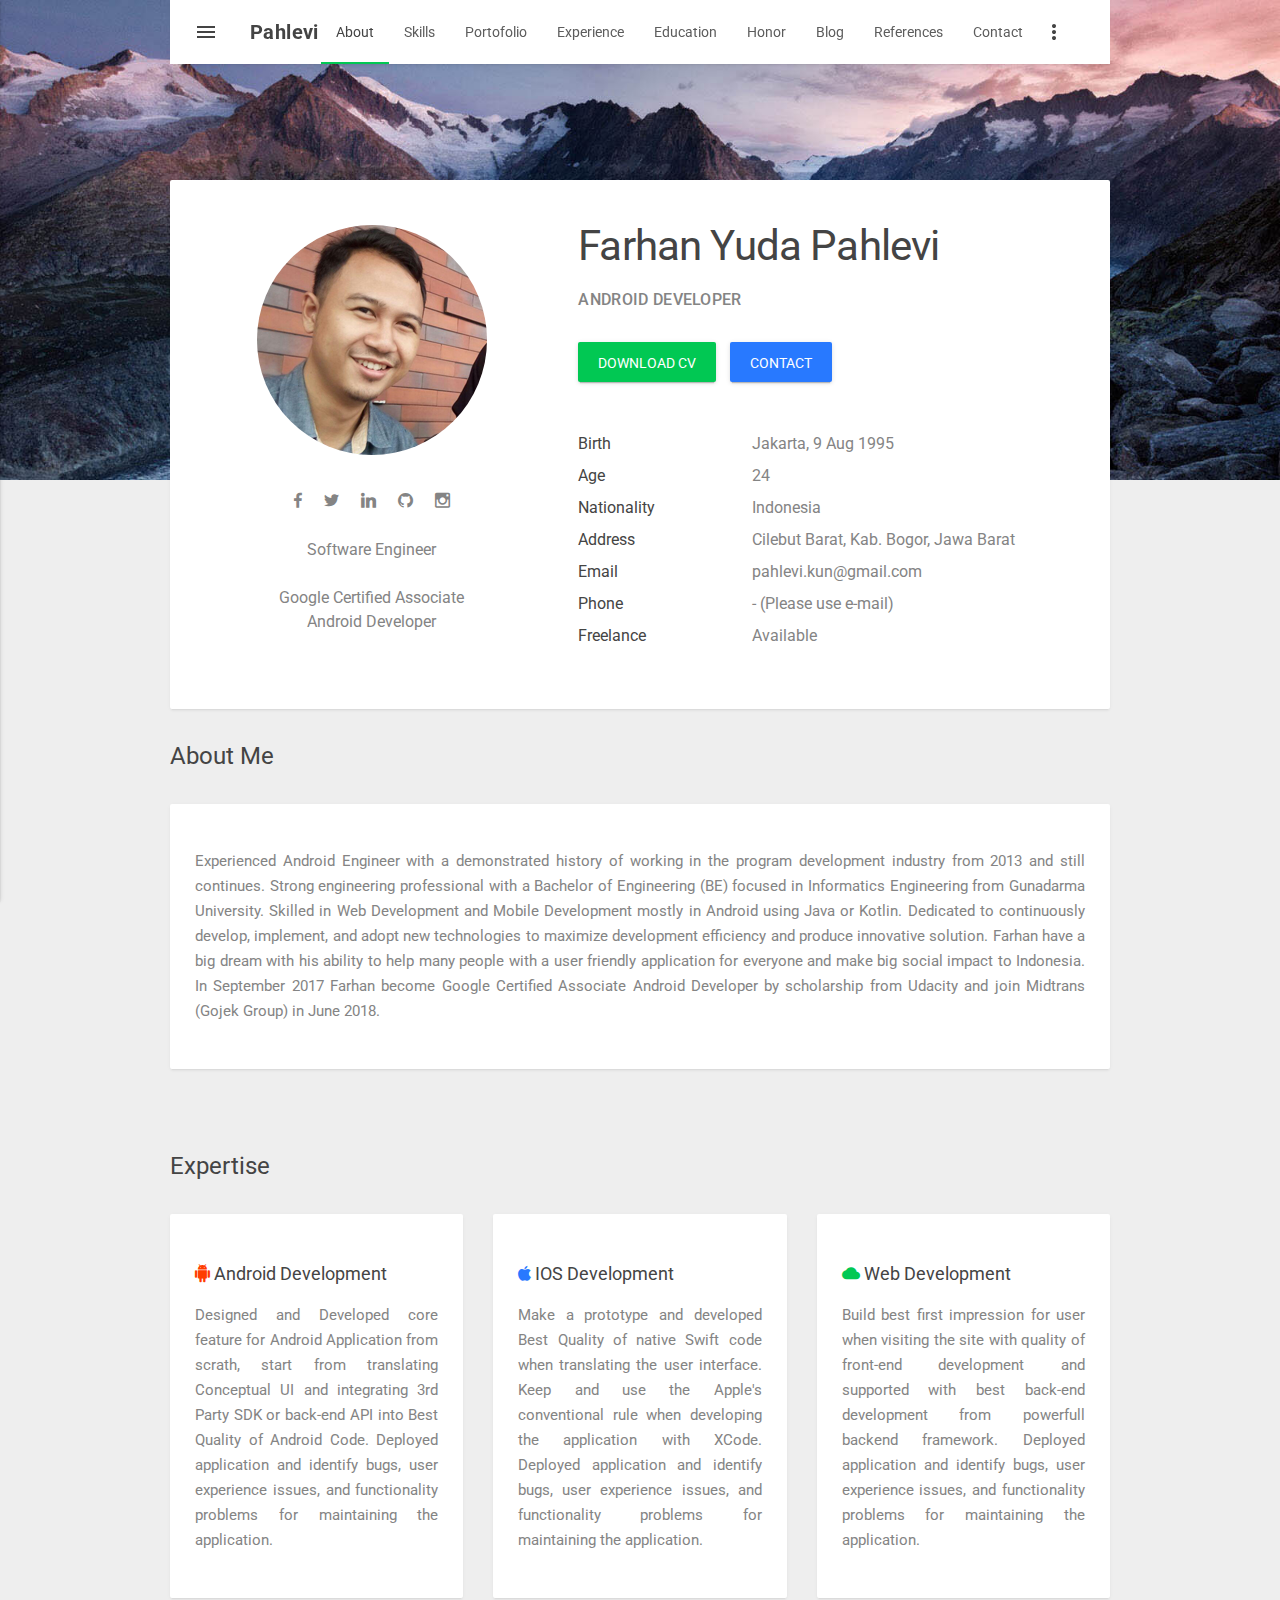
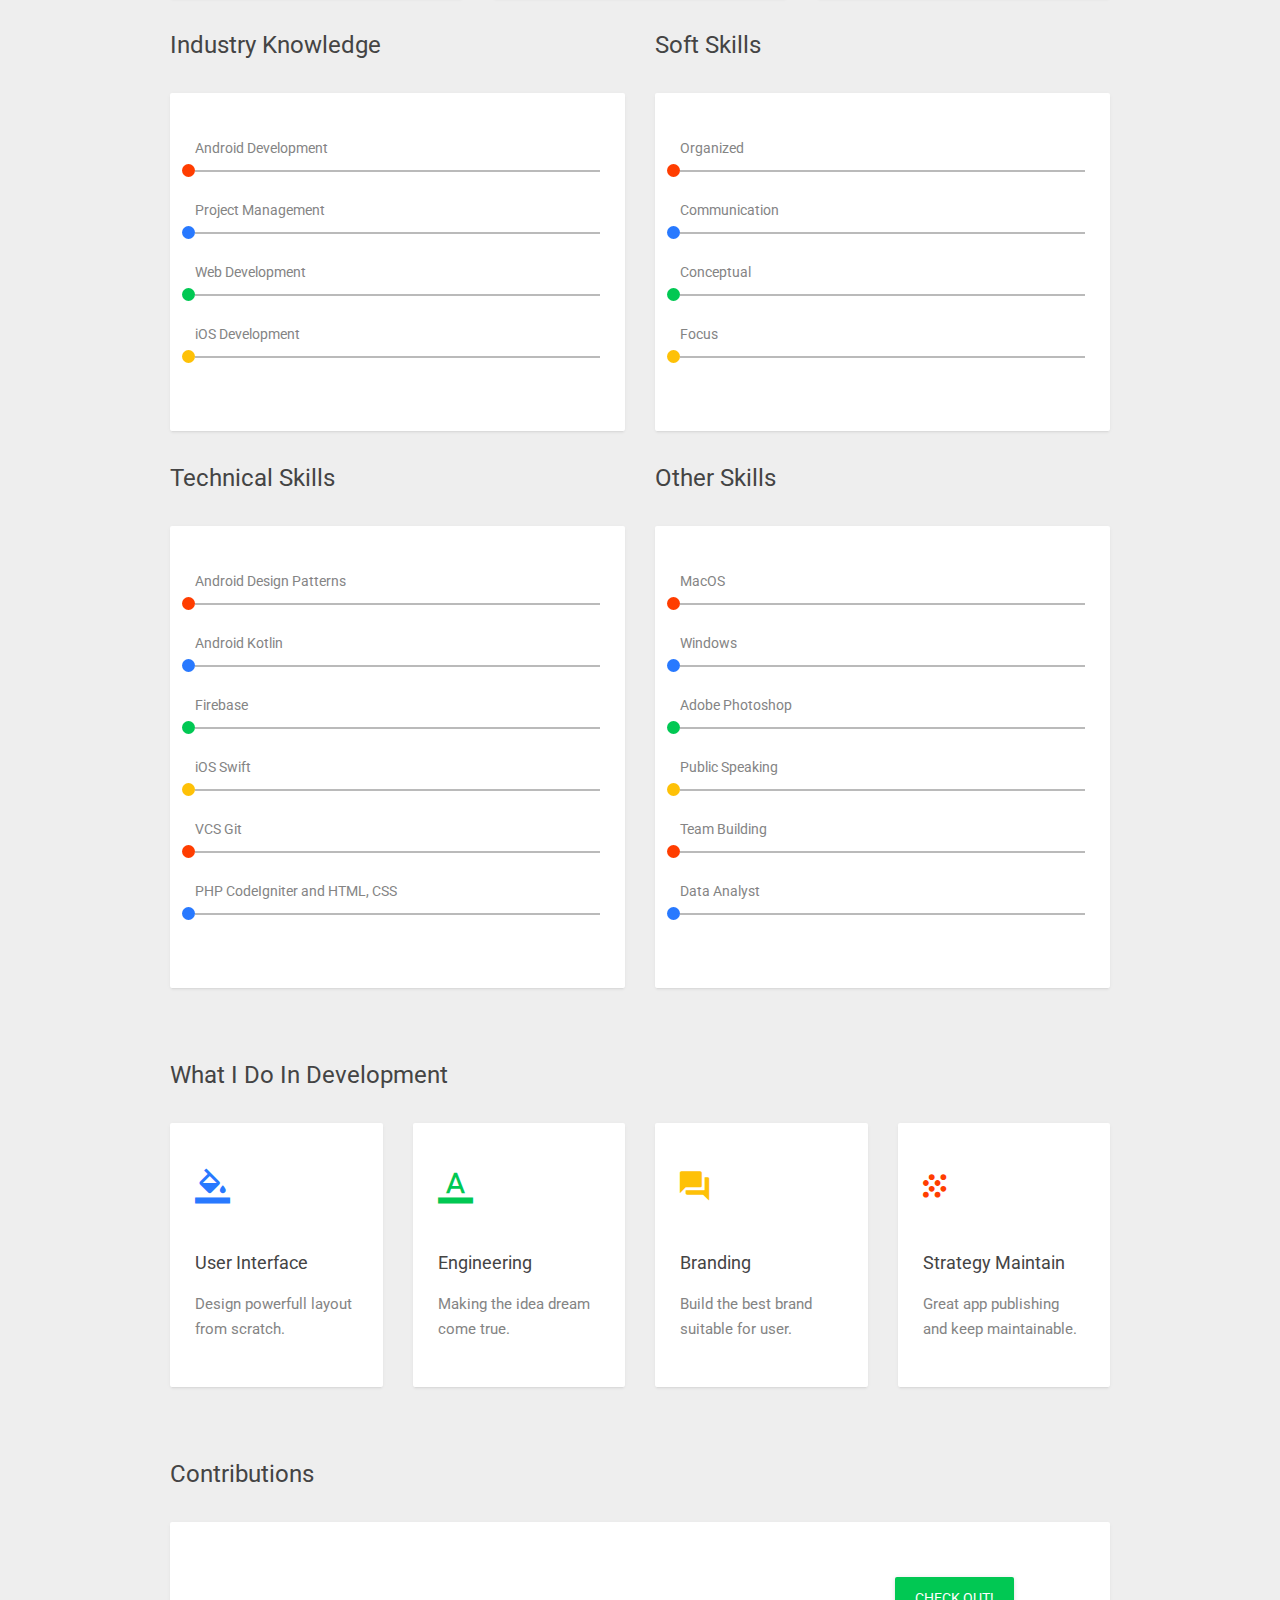
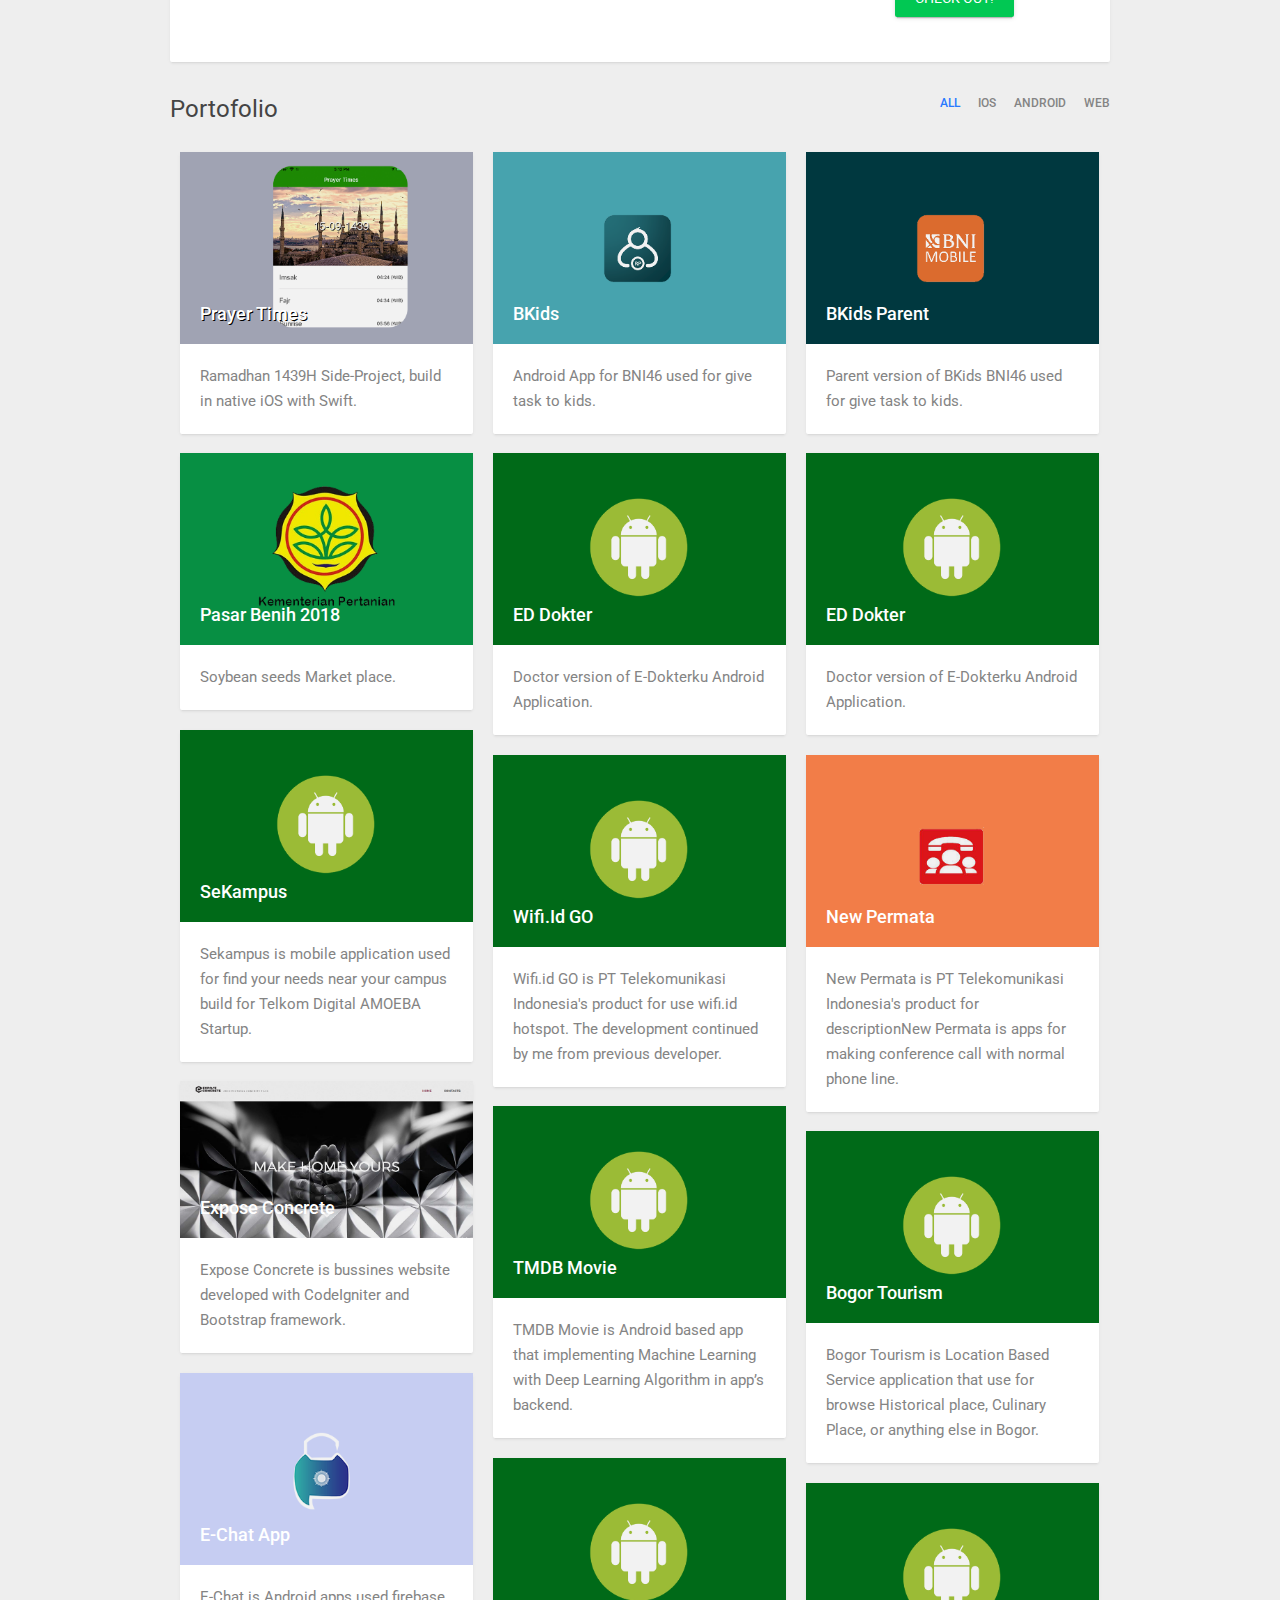
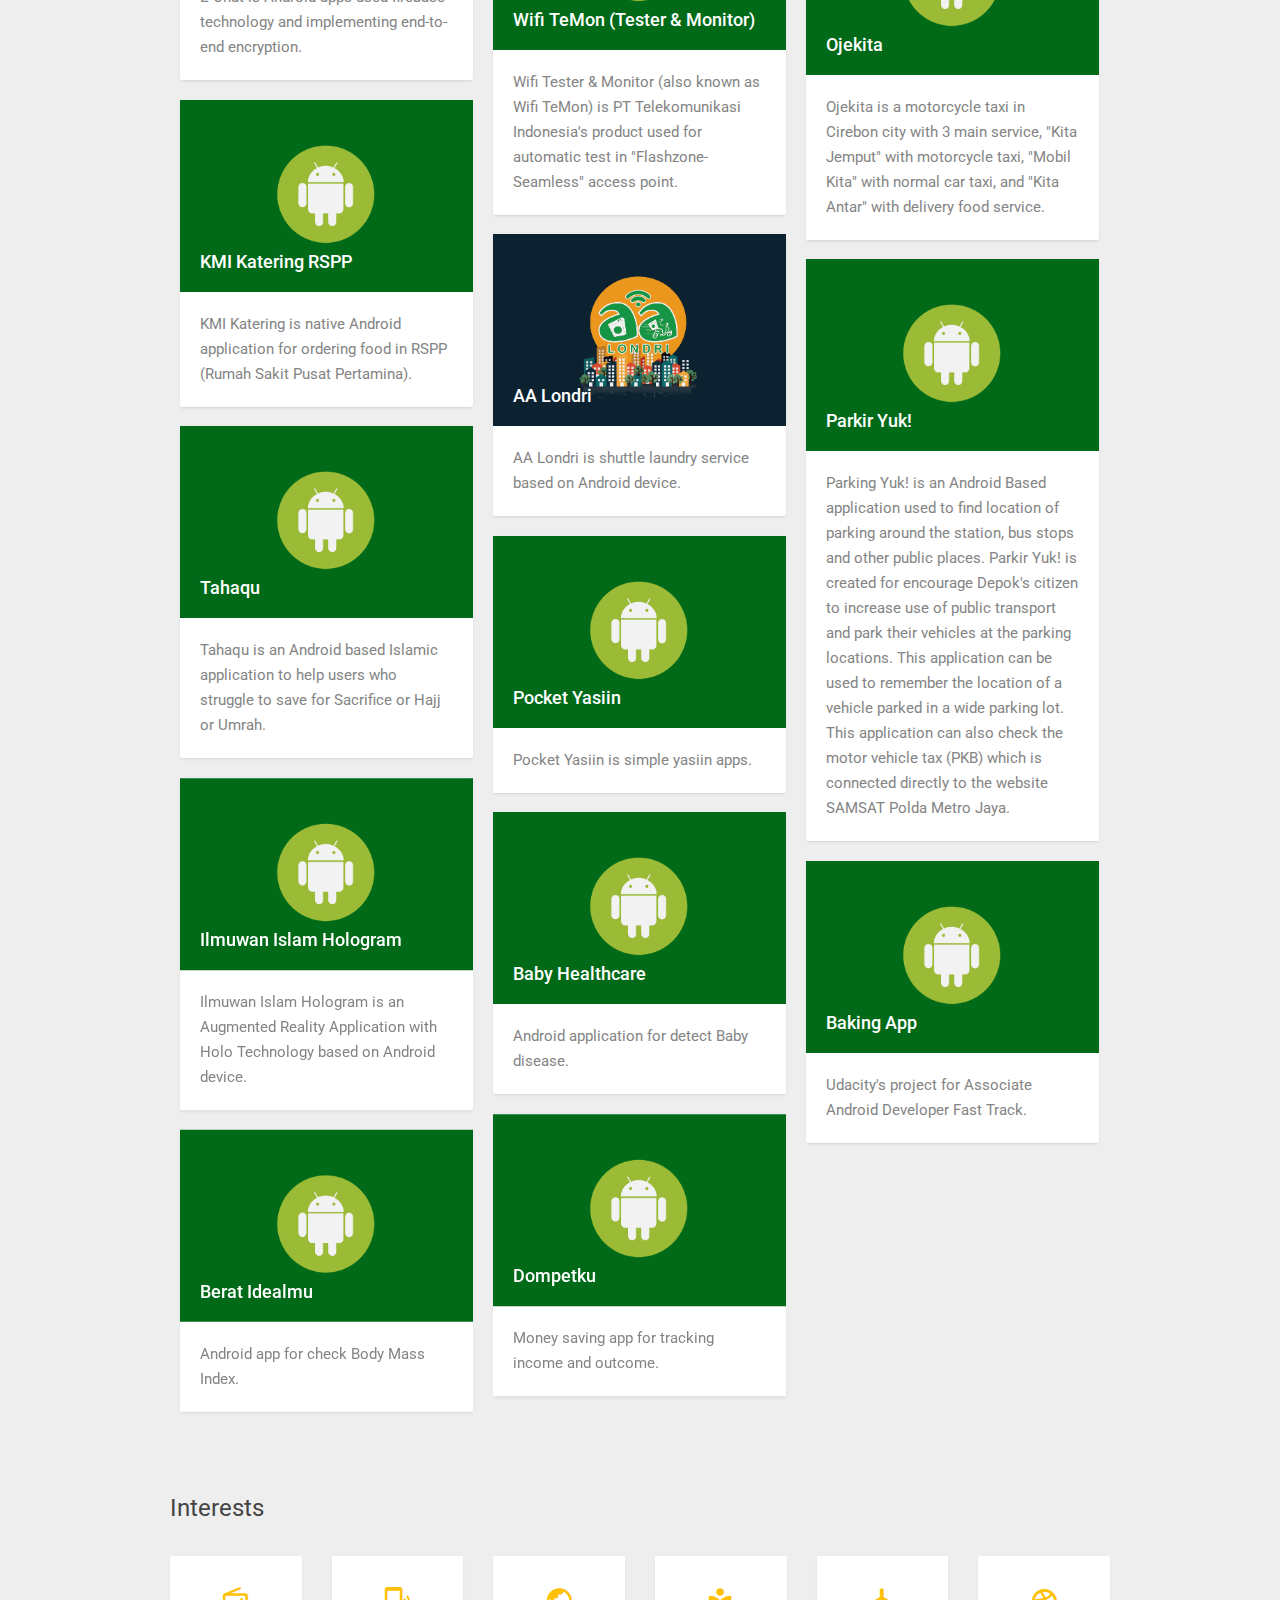
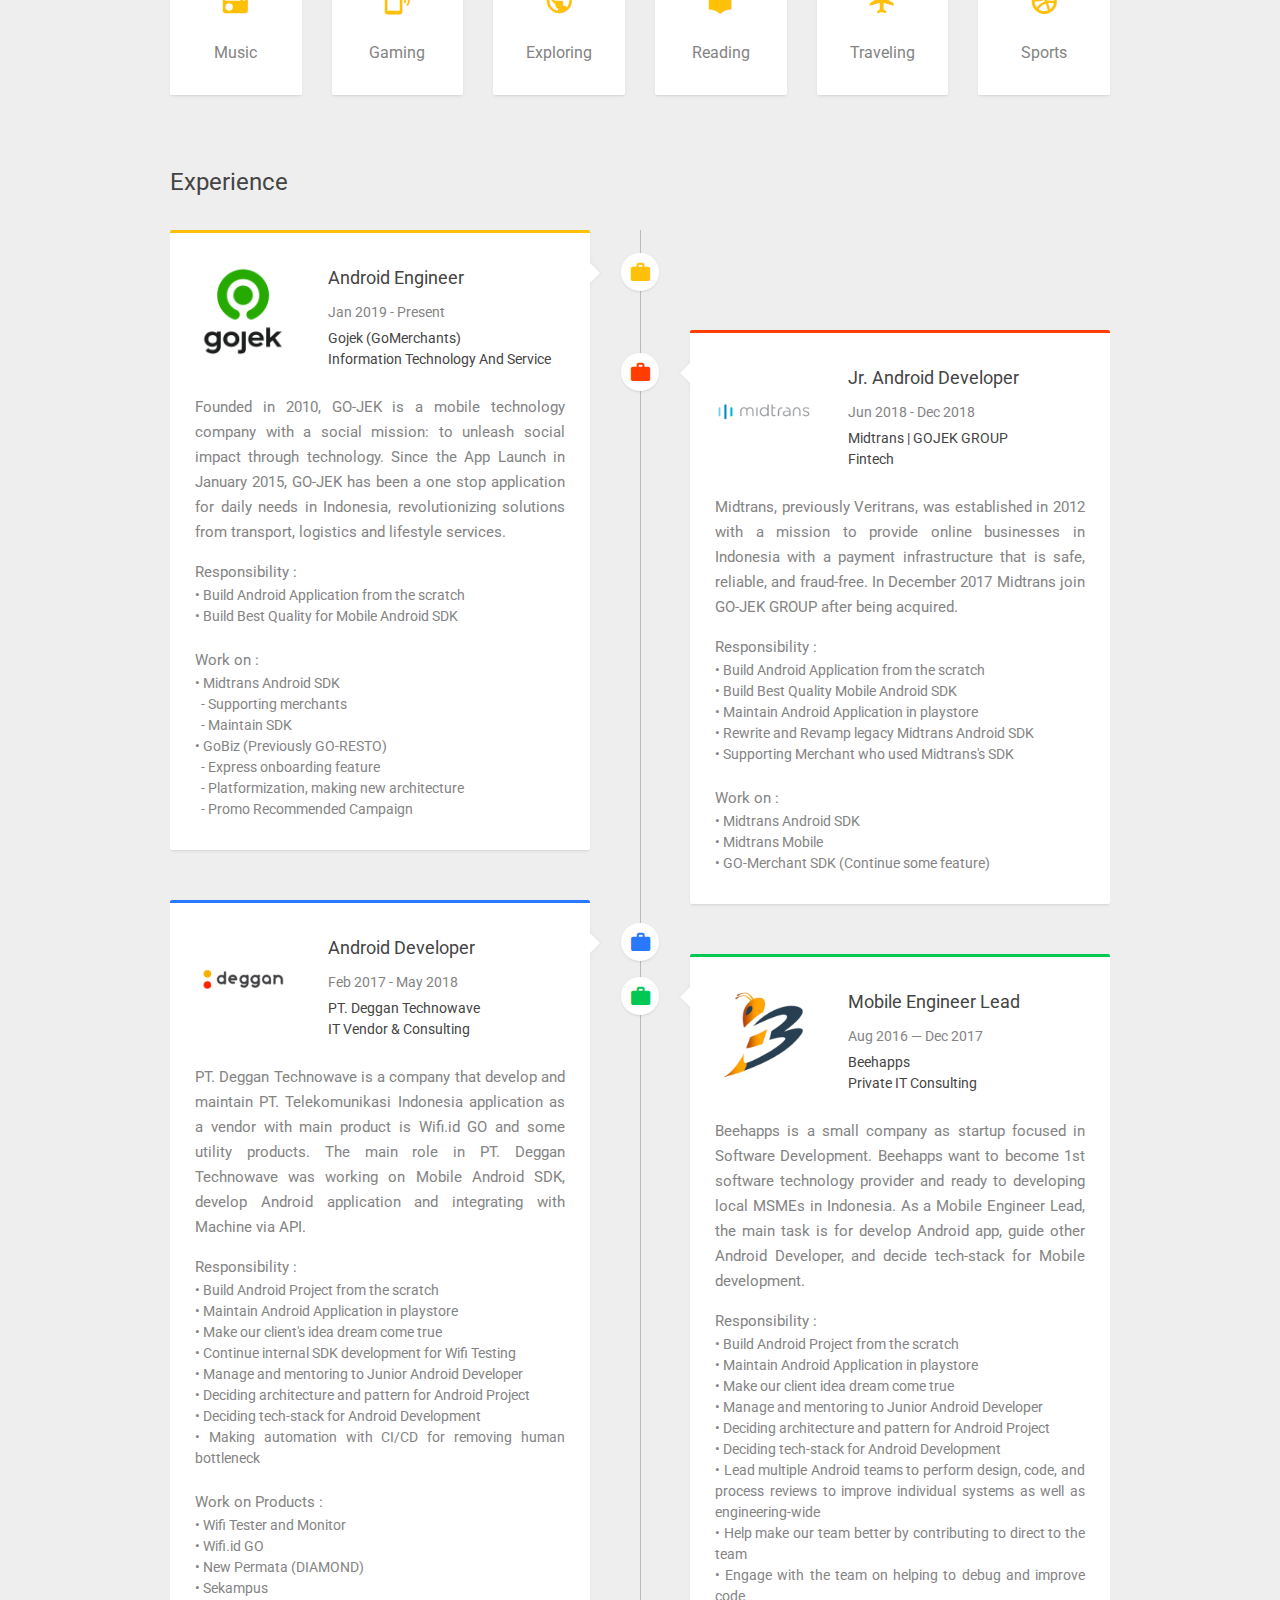
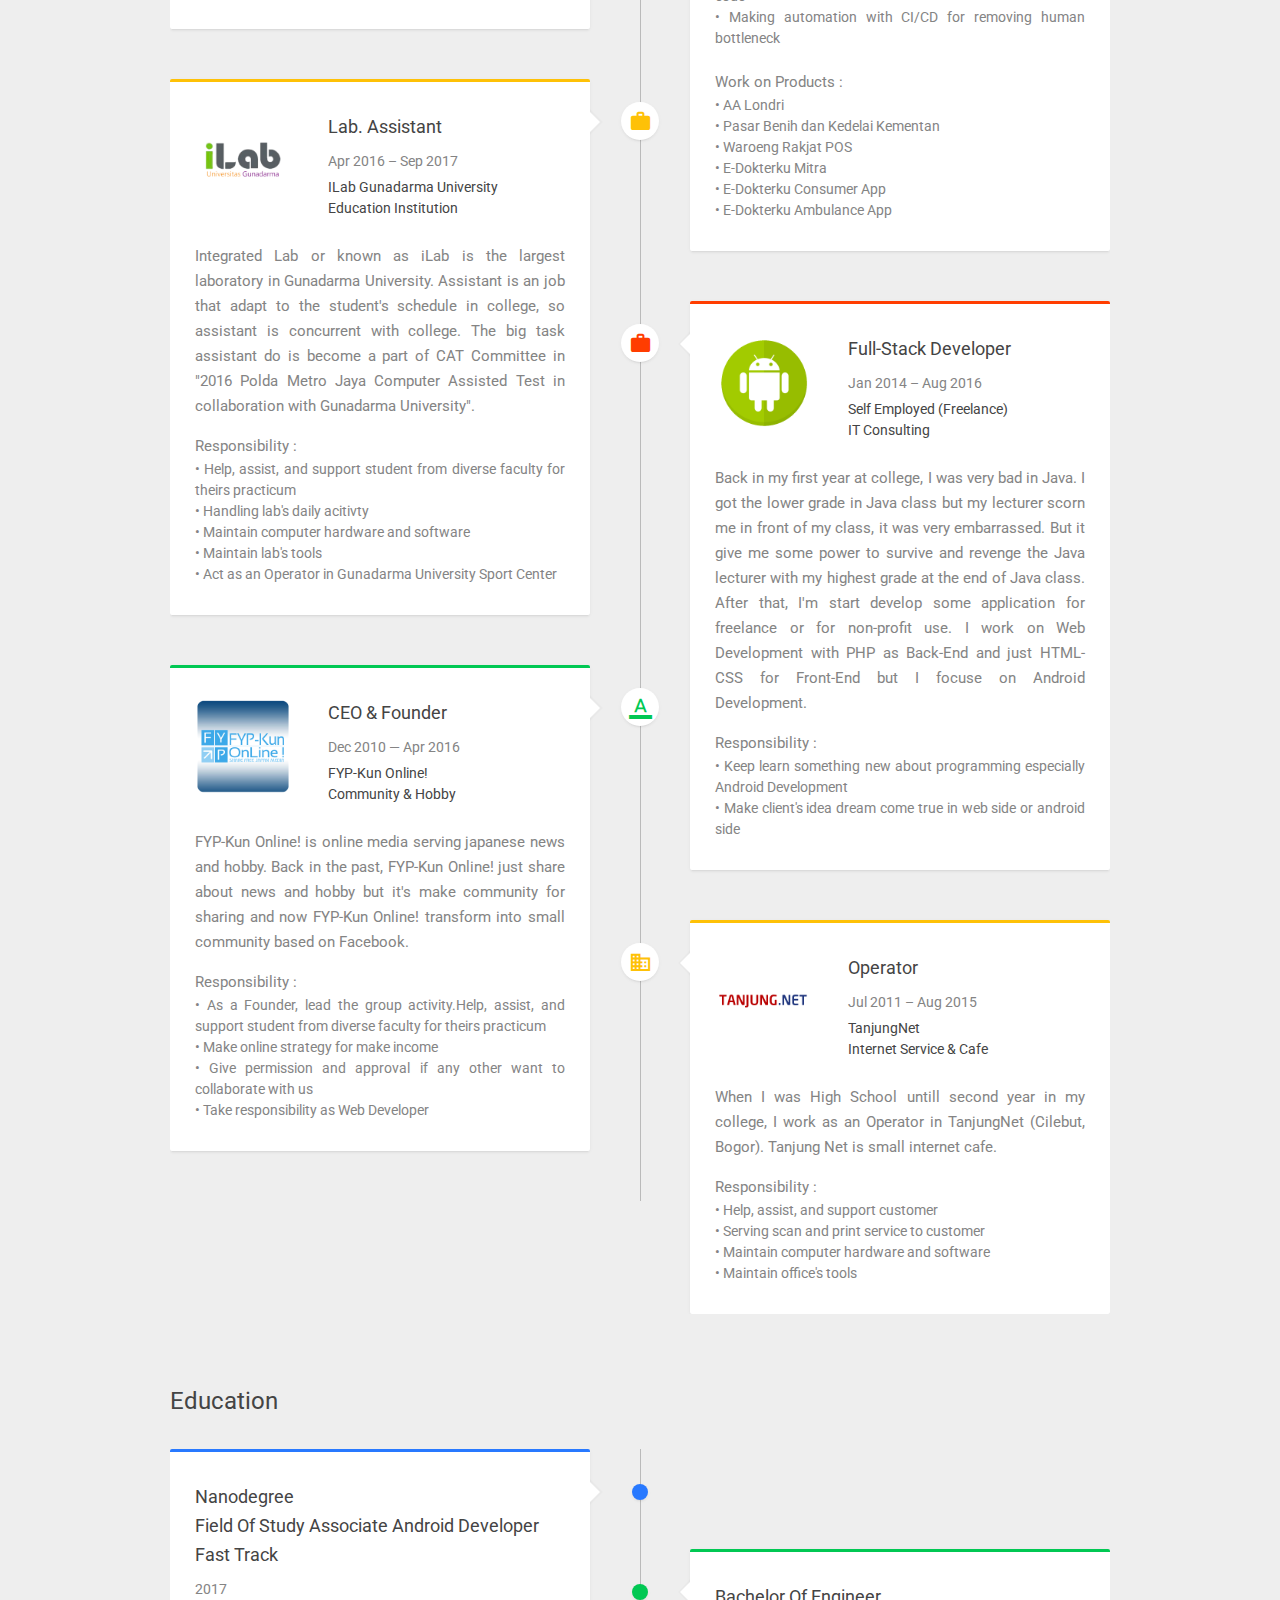
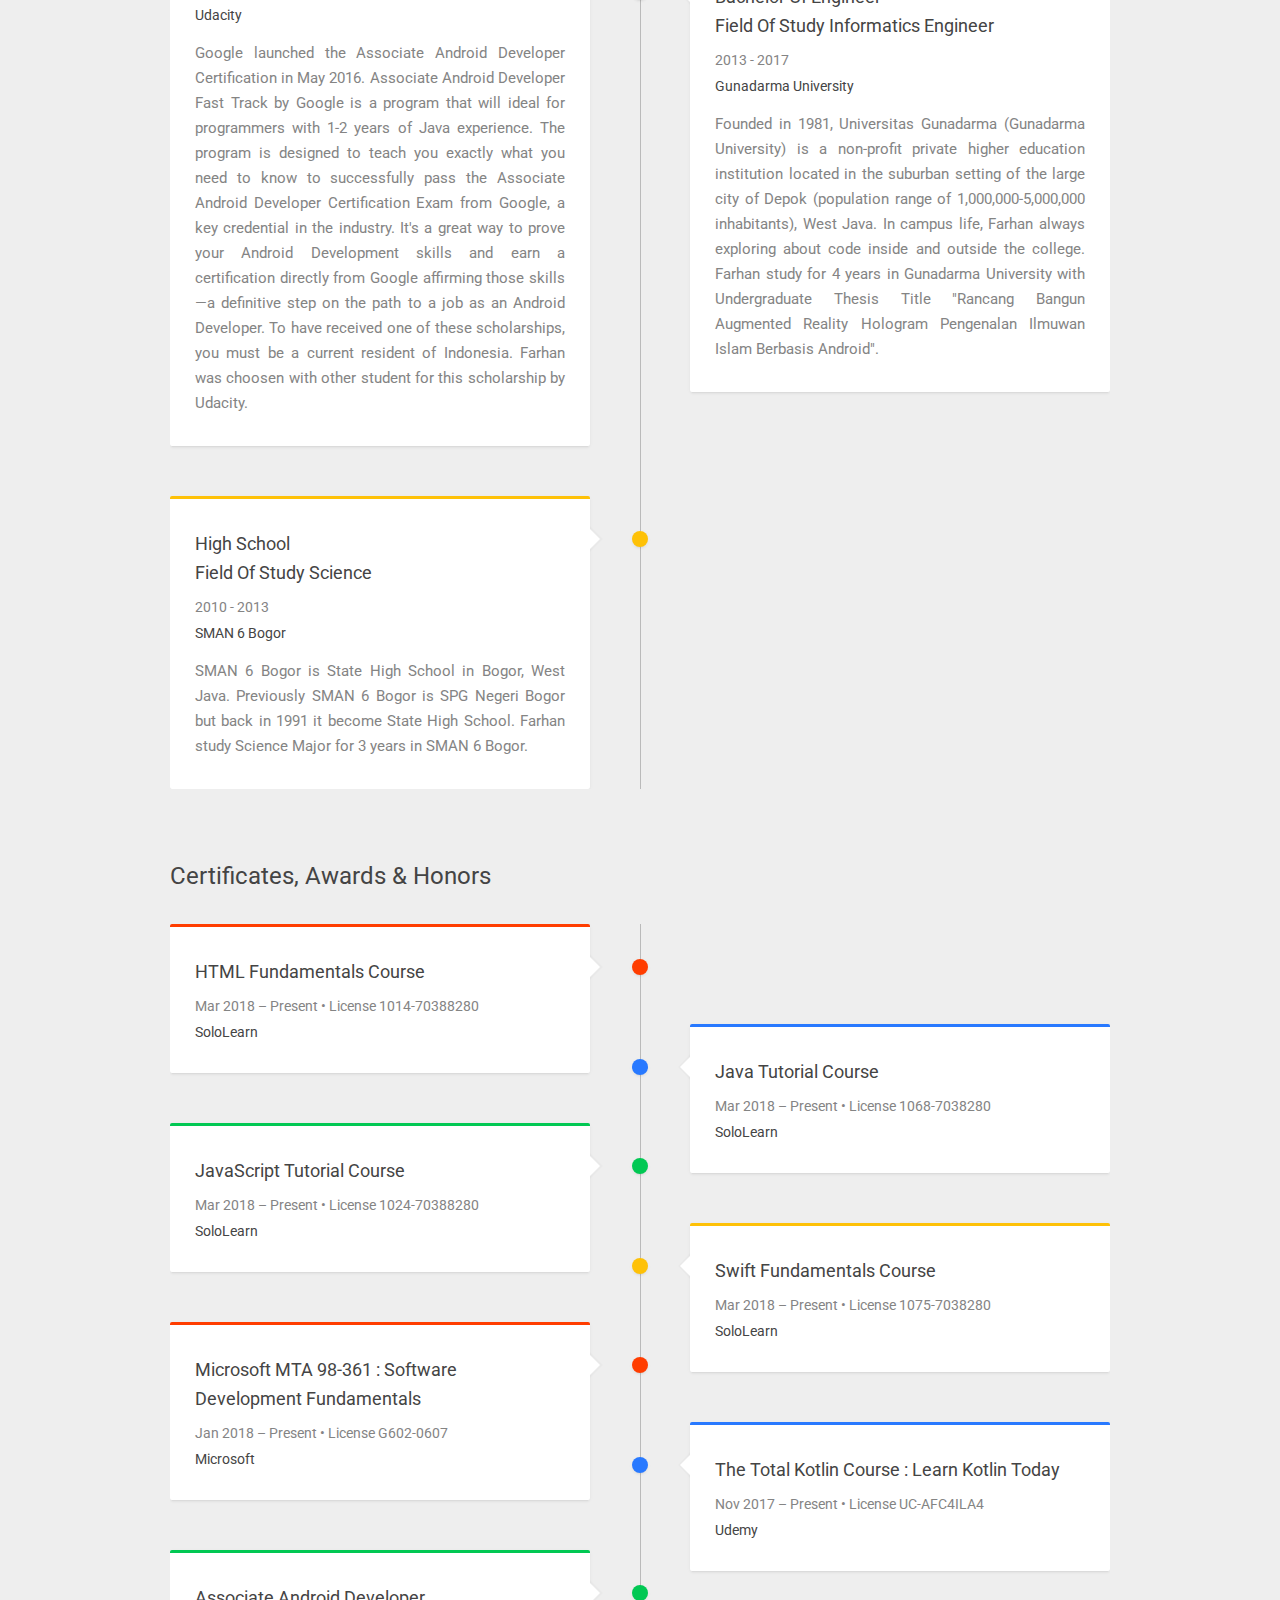
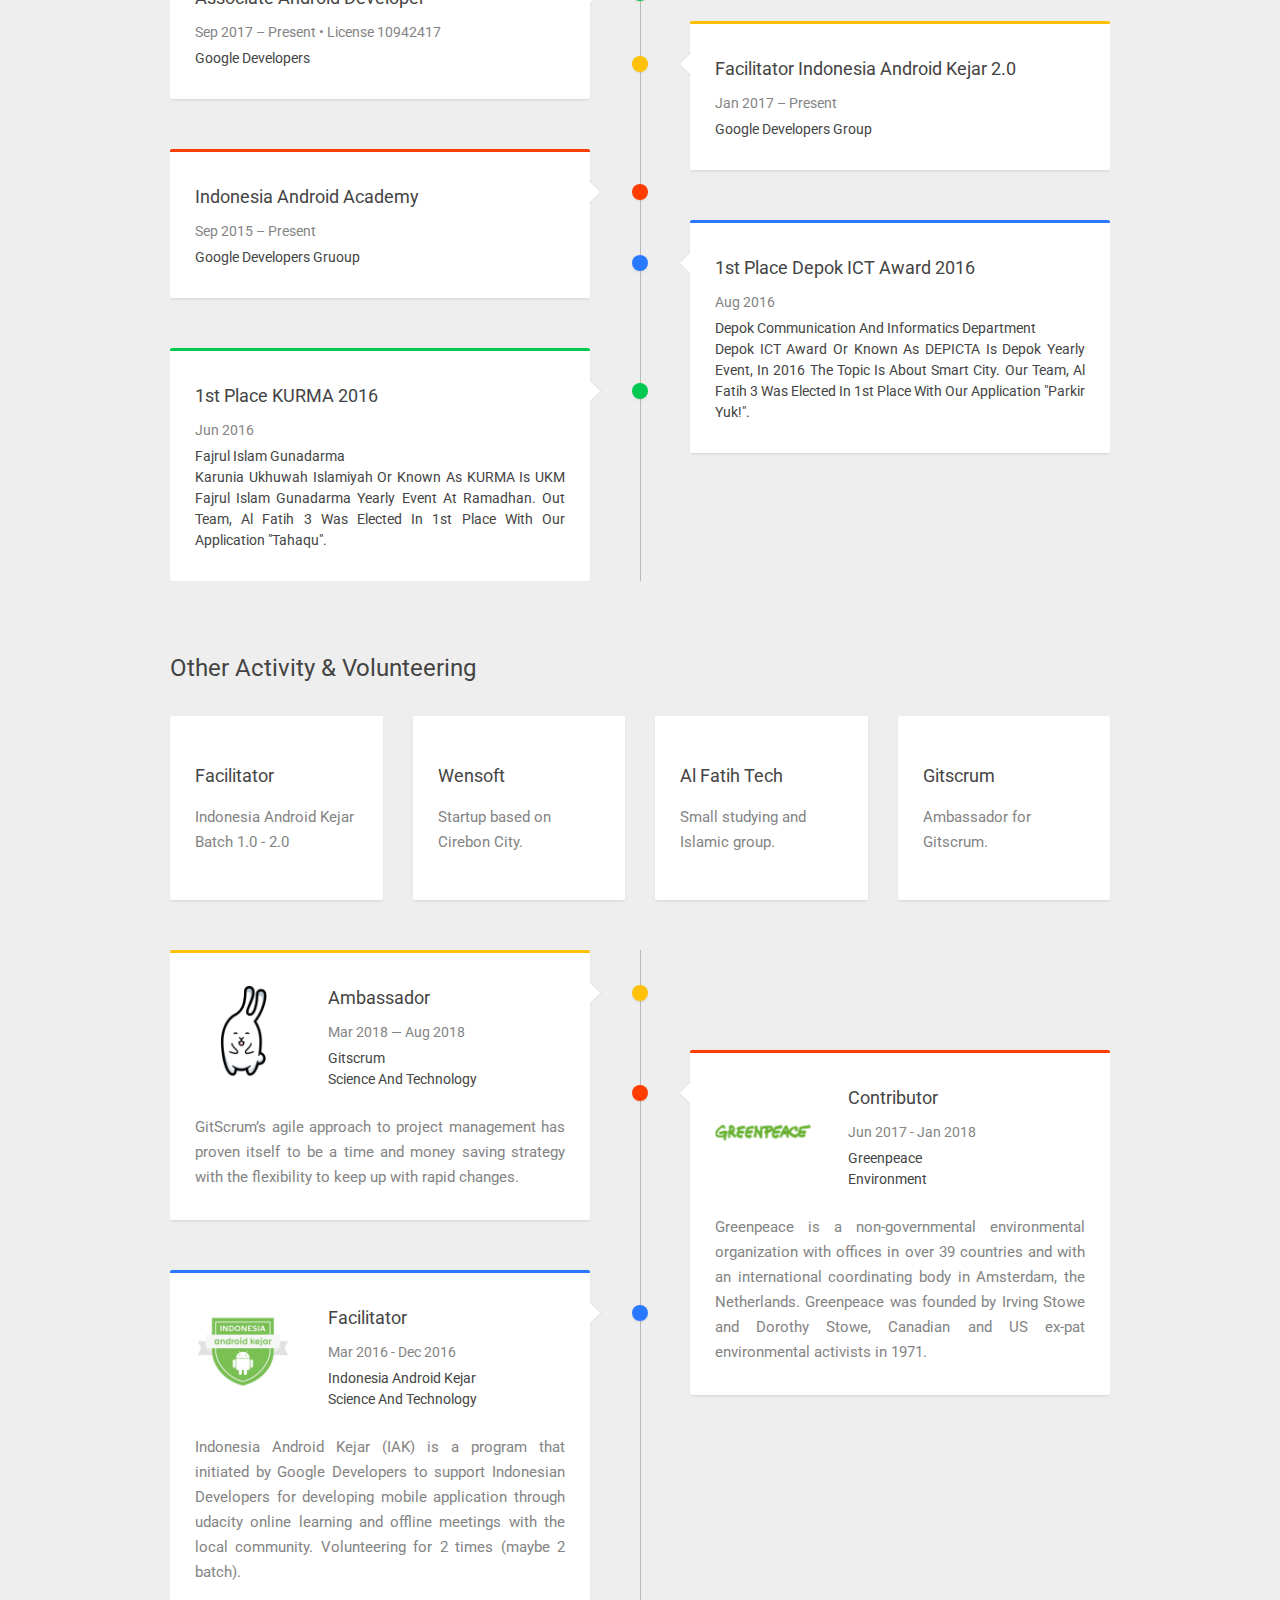
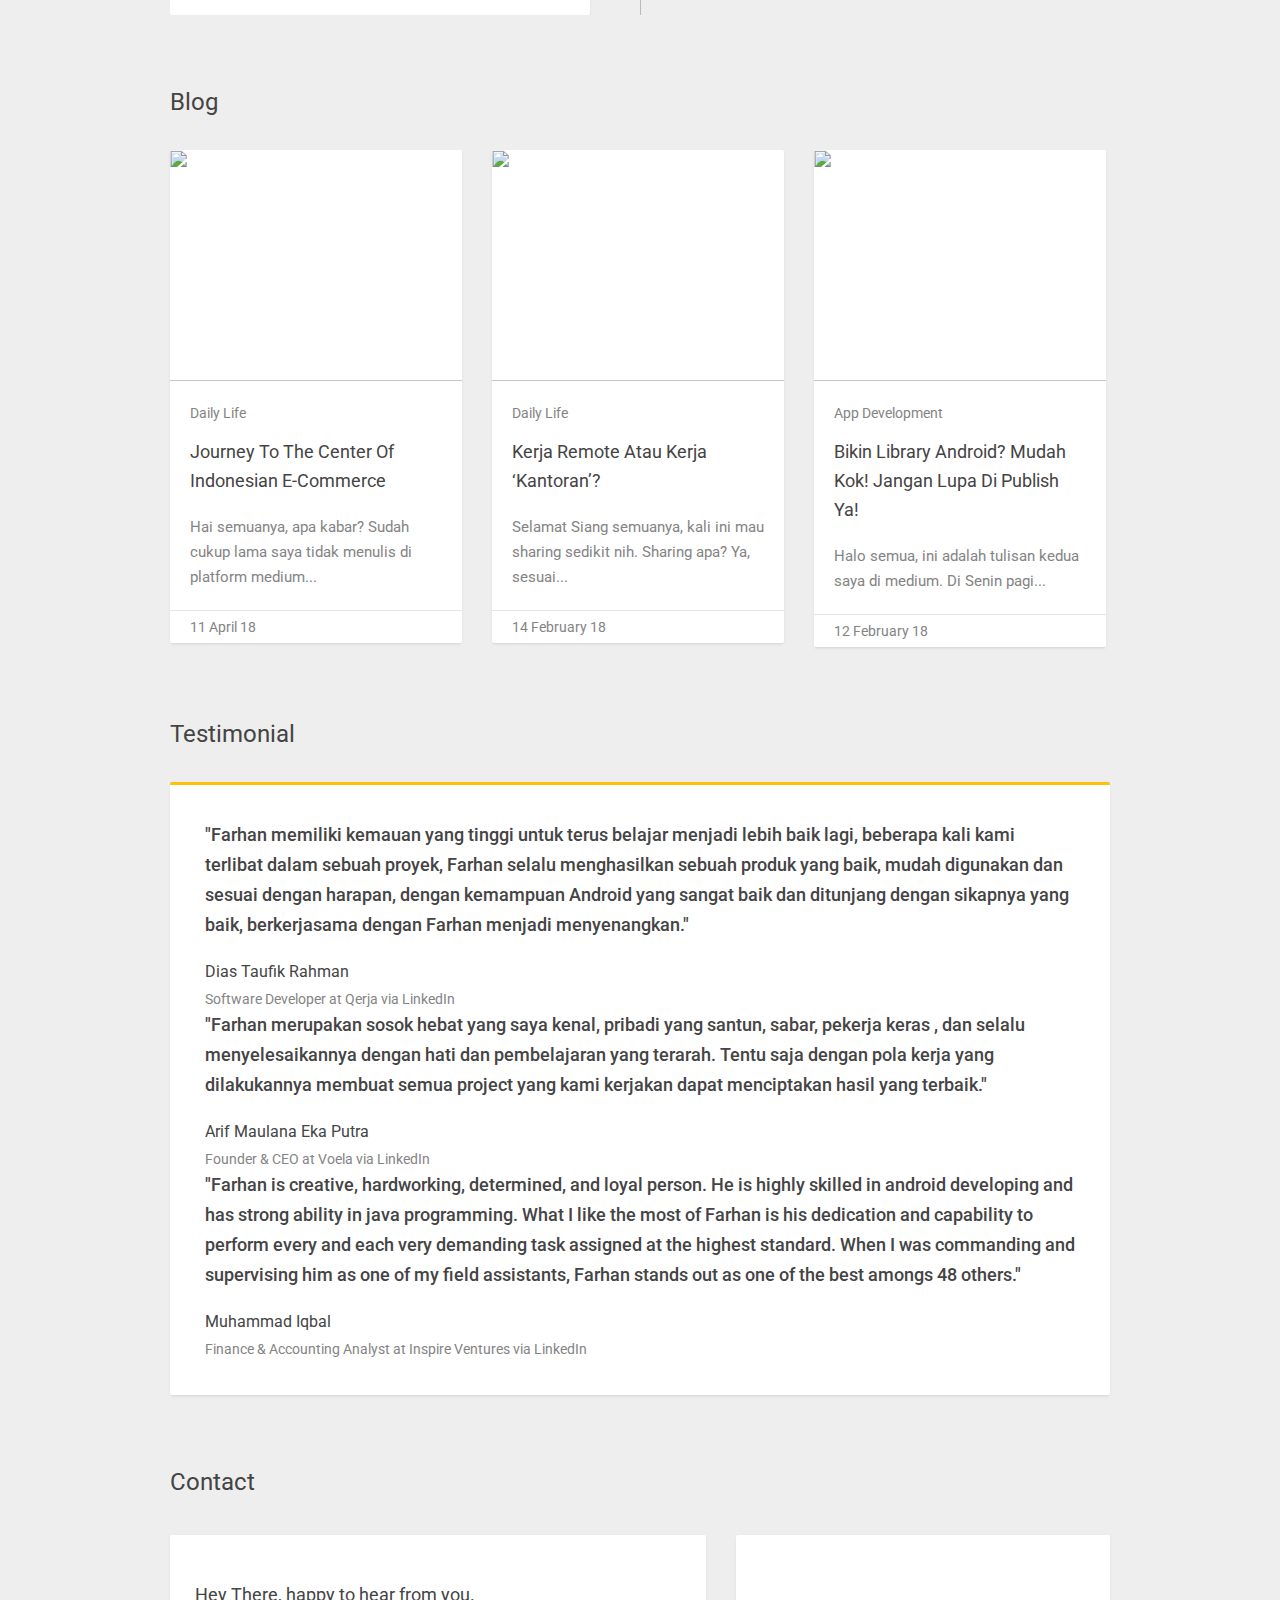
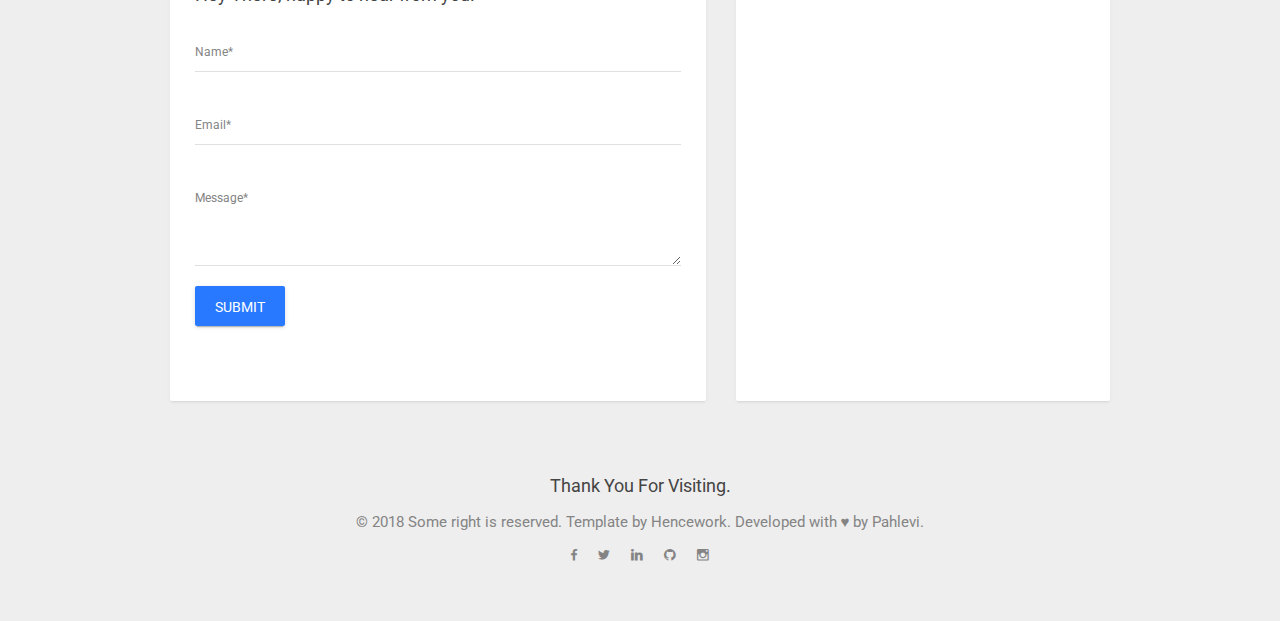
==== commit 9100c02f: "Update index.html" ====
--- a/index.html
+++ b/index.html
@@ -59,7 +59,7 @@
 							data-mdl-for="demo-menu-lower-right">
 							<li class="mdl-menu__item"><a href="/downloads/CV_141018.pdf"><i class="zmdi zmdi-download font-red pr-10"></i>Download CV</a></li>
 							<li class="mdl-menu__item"><a href="mailto:pahlevi.kun@gmail.com"><i class="zmdi zmdi-email-open font-green pr-10"></i>Contact Me</a></li>
-							<li class="mdl-menu__item"><a href="callto:6285213661555"><i class="zmdi zmdi-phone  font-blue  pr-10"></i>+62 877 8387 3245</a></li>
+							<li class="mdl-menu__item"><a href="mailto:pahlevi.kun@gmail.com"><i class="zmdi zmdi-phone  font-blue  pr-10"></i>Please use e-mail</a></li>
 						</ul>
 					</div>
 				</header>
@@ -281,7 +281,7 @@
 													<li>
 														<div class="profile-title">phone</div>
 														<div class="profile-desc">
-															+62 877-8387-3245
+															- (Please use e-mail)
 														</div>
 													</li>
 													<li>
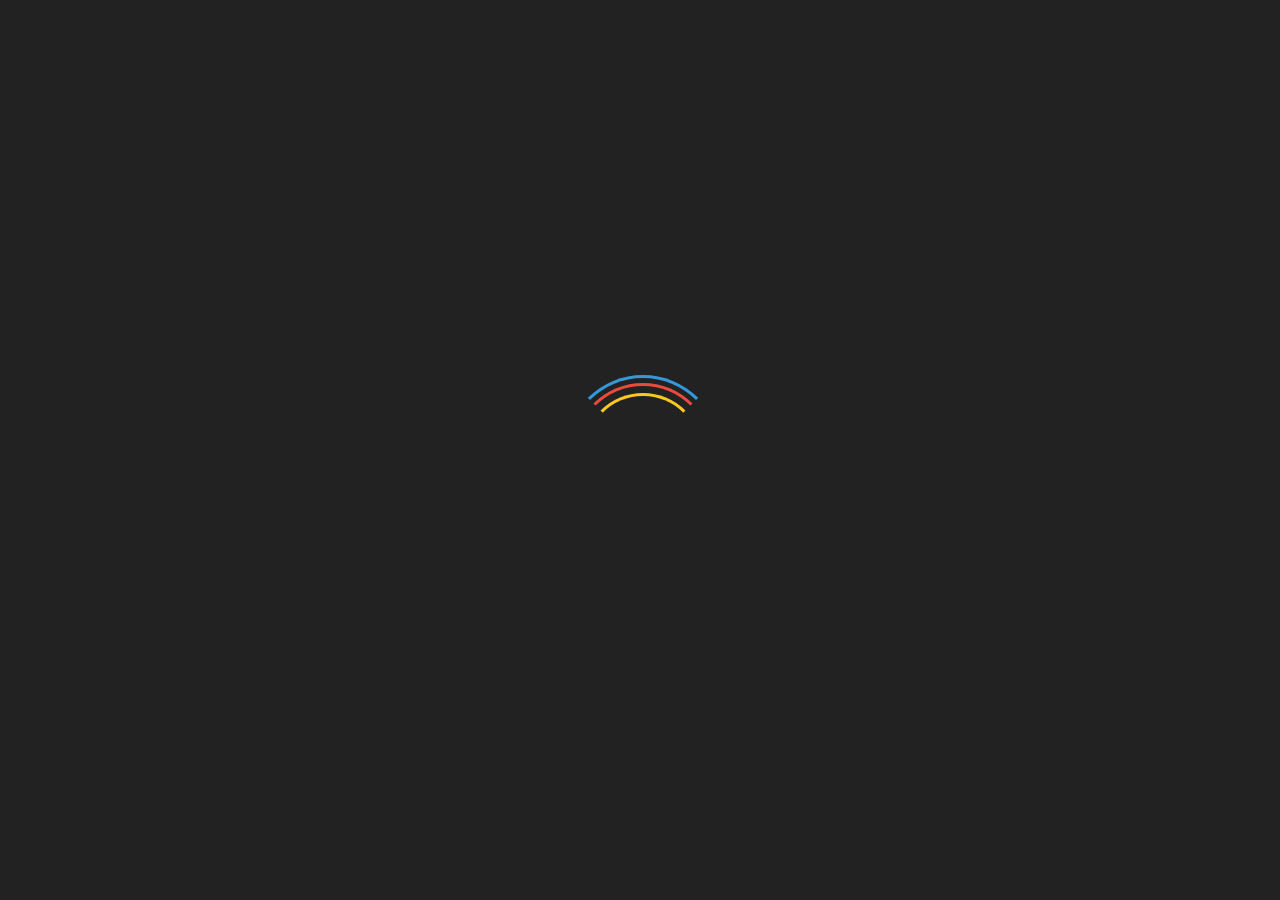
==== commit 79ee1bd9: "Add v2. archive v1" ====
--- a/index.html
+++ b/index.html
@@ -1,1794 +1,56 @@
 <!DOCTYPE html>
-<html lang="en" class="no-js">
-	<head>
-		<meta charset="UTF-8" />
-		<meta name="viewport" content="width=device-width, initial-scale=1.0, maximum-scale=1.0, user-scalable=no" />
-		<title>Farhan Yuda Pahlevi | Personal Site</title>
-		<meta name="description" content="Personal Site for Portofolio and Resume of Farhan Yuda Pahlevi" />
-		<meta name="keywords" content="android developer, android engineer, ios developer, web developer," />
-		<meta name="author" content="Farhan Yuda Pahlevi"/>
+<html>
+<head>
+    <meta charset="UTF-8">
+    <meta content="IE=Edge" http-equiv="X-UA-Compatible">
+    <meta name="description" content="A Resume web app.">
 
-		<link rel="shortcut icon" href="favicon.ico">
-		<link rel="icon" href="favicon.ico" type="image/x-icon">
-		<!--CSS-->
-		<link rel="stylesheet" type="text/css" href="https://cdn.rawgit.com/IonicaBizau/github-calendar/gh-pages/dist/github-calendar.css"/>
-		<link rel="stylesheet" type="text/css" href="css/style.css" />
-	</head>
+    <!-- iOS meta tags & icons -->
+    <meta name="apple-mobile-web-app-capable" content="yes">
+    <meta name="apple-mobile-web-app-status-bar-style" content="black">
+    <meta name="apple-mobile-web-app-title" content="app">
+    <meta name="description" content="Personal Site for Portofolio and Resume of Farhan Yuda Pahlevi" />
+    <meta name="keywords" content="android developer, android engineer, ios developer, web developer," />
+    <link rel="apple-touch-icon" href="icons/Icon-192.png">
 
-	<body id="body" data-ng-app="contactApp">
+    <!-- Favicon -->
+    <link rel="shortcut icon" type="image/png" href="favicon.png"/>
 
-		<!--Preloader-->
-		<div class="preloader-it">
-			<div class="mdl-spinner mdl-js-spinner is-active is-upgraded" data-upgraded=",MaterialSpinner"><div class="mdl-spinner__layer mdl-spinner__layer-1"><div class="mdl-spinner__circle-clipper mdl-spinner__left"><div class="mdl-spinner__circle"></div></div><div class="mdl-spinner__gap-patch"><div class="mdl-spinner__circle"></div></div><div class="mdl-spinner__circle-clipper mdl-spinner__right"><div class="mdl-spinner__circle"></div></div></div><div class="mdl-spinner__layer mdl-spinner__layer-2"><div class="mdl-spinner__circle-clipper mdl-spinner__left"><div class="mdl-spinner__circle"></div></div><div class="mdl-spinner__gap-patch"><div class="mdl-spinner__circle"></div></div><div class="mdl-spinner__circle-clipper mdl-spinner__right"><div class="mdl-spinner__circle"></div></div></div><div class="mdl-spinner__layer mdl-spinner__layer-3"><div class="mdl-spinner__circle-clipper mdl-spinner__left"><div class="mdl-spinner__circle"></div></div><div class="mdl-spinner__gap-patch"><div class="mdl-spinner__circle"></div></div><div class="mdl-spinner__circle-clipper mdl-spinner__right"><div class="mdl-spinner__circle"></div></div></div><div class="mdl-spinner__layer mdl-spinner__layer-4"><div class="mdl-spinner__circle-clipper mdl-spinner__left"><div class="mdl-spinner__circle"></div></div><div class="mdl-spinner__gap-patch"><div class="mdl-spinner__circle"></div></div><div class="mdl-spinner__circle-clipper mdl-spinner__right"><div class="mdl-spinner__circle"></div></div></div></div>
-		</div>
-		<!--/Preloader-->
+    <title>Farhan Yuda Pahlevi | Personal Site</title>
+    <link rel="manifest" href="manifest.json">
 
-		<!--Main Wrapper-->
-		<div class="main-wrapper">
+    <script defer src="index.dart.js" type="application/javascript"></script>
 
-			<!--Bg Image-->
-			<div class="bg-struct bg-img"></div>
-			<!--/Bg Image-->
+    <link rel="stylesheet" href="css/normalize.css">
+    <link rel="stylesheet" href="css/main.css">
+    <script src="js/vendor/modernizr-2.6.2.min.js"></script>
+</head>
+<body>
+<!-- This script installs service_worker.js to provide PWA functionality to
+     application. For more information, see:
+     https://developers.google.com/web/fundamentals/primers/service-workers -->
+<script>
+    if ('serviceWorker' in navigator) {
+      window.addEventListener('load', function () {
+        navigator.serviceWorker.register('flutter_service_worker.js');
+      });
+    }
 
-			<div class="mdl-js-layout mdl-layout--fixed-header">
 
-				<!--Top Header-->
-				<header class="mdl-layout__header">
-					<div class="mdl-layout__header-row mdl-scroll-spy-1">
-						<!-- Title -->
-						<a href="index.html"><span class="mdl-layout-title">Pahlevi</span></a>
-						<div class="mdl-layout-spacer"></div>
-						<ul class="nav mdl-navigation mdl-layout--large-screen-only">
-							<li><a class="mdl-navigation__link" data-scroll href="#body">about</a></li>
-							<li><a class="mdl-navigation__link" data-scroll href="#skills_sec">skills</a></li>
-							<li><a class="mdl-navigation__link" data-scroll href="#portfolio_sec">portofolio</a></li>
-							<li><a class="mdl-navigation__link" data-scroll href="#experience_sec">experience</a></li>
-							<li><a class="mdl-navigation__link" data-scroll href="#education_sec">education</a></li>
-							<li><a class="mdl-navigation__link" data-scroll href="#honor_sec">honor</a></li>
-							<li><a class="mdl-navigation__link" data-scroll href="#blog_sec">blog</a></li>
-							<li><a class="mdl-navigation__link" data-scroll href="#references_sec">references</a></li>
-							<li><a class="mdl-navigation__link" data-scroll href="#contact_sec">contact</a></li>
-						</ul>
-						<!-- Right aligned menu below button -->
-						<button id="demo-menu-lower-right"
-								class="mdl-button mdl-js-button mdl-button--icon ver-more-btn">
-						  <i class="material-icons">more_vert</i>
-						</button>
+</script>
 
-						<ul class="mdl-menu mdl-menu--bottom-right mdl-js-menu mdl-js-ripple-effect"
-							data-mdl-for="demo-menu-lower-right">
-							<li class="mdl-menu__item"><a href="/downloads/CV_141018.pdf"><i class="zmdi zmdi-download font-red pr-10"></i>Download CV</a></li>
-							<li class="mdl-menu__item"><a href="mailto:pahlevi.kun@gmail.com"><i class="zmdi zmdi-email-open font-green pr-10"></i>Contact Me</a></li>
-							<li class="mdl-menu__item"><a href="mailto:pahlevi.kun@gmail.com"><i class="zmdi zmdi-phone  font-blue  pr-10"></i>Please use e-mail</a></li>
-						</ul>
-					</div>
-				</header>
-				<!--/Top Header-->
+<div id="loader-wrapper">
+  <div id="loader"></div>
 
-				<!--Left Sidebar-->
-				<div class="mdl-layout__drawer">
-					<div class="nicescroll-bar">
-						<div class="drawer-profile-wrap">
-							<div class="candidate-img-drawer mt-25 mb-20"></div>
-							<span class="candidate-name block mb-10 text-center">Farhan Yuda Pahlevi<br><p>Google Certified Associate<br>Android Developer</p></span>
-							<ul class="social-icons  mb-30">
-								<li>
-									<a class="facebook-link" href="https://www.facebook.com/pahlevikun" target="_blank">
-										<i id="tt11" class="zmdi zmdi-facebook"></i>
-										<div class="mdl-tooltip" data-mdl-for="tt11">
-											facebook
-										</div>
-									</a>
-								</li>
-								<li>
-									<a class="twitter-link" href="https://www.twitter.com/pahlevikun" target="_blank">
-										<i id="tt12" class="zmdi zmdi-twitter"></i>
-										<div class="mdl-tooltip" data-mdl-for="tt12">
-											twitter
-										</div>
-									</a>
-								</li>
-								<li>
-									<a class="linkedin-link" href="https://www.linkedin.com/in/pahlevikun/" target="_blank">
-										<i id="tt13" class="zmdi zmdi-linkedin"></i>
-										<div class="mdl-tooltip" data-mdl-for="tt13">
-											linkedin
-										</div>
-									</a>
-								</li>
-								<li>
-									<a class="github-link" href="https://www.github.com/pahlevikun" target="_blank">
-										<i id="tt14" class="zmdi zmdi-github"></i>
-										<div class="mdl-tooltip" data-mdl-for="tt14">
-											github
-										</div>
-									</a>
-								</li>
-								<li>
-									<a class="instagram-link" href="https://www.instagram.com/pahlevikun" target="_blank">
-										<i id="tt15" class="zmdi zmdi-instagram"></i>
-										<div class="mdl-tooltip" data-mdl-for="tt15">
-											instagram
-										</div>
-									</a>
-								</li>
-							</ul>
-						</div>
-						<div class="mdl-scroll-spy-2">
-							<ul class="mdl-navigation">
-								<li>
-									<a class="mdl-navigation__link border-top-sep" data-scroll href="#body">
-										<i class="zmdi zmdi-border-color pr-15"></i>
-										<span class="font-capitalize">about</span>
-									</a>
-								</li>
-								<li>
-									<a class="mdl-navigation__link border-top-sep" data-scroll href="#skills_sec">
-										<i class="zmdi zmdi-cutlery pr-15"></i>
-										<span class="font-capitalize">skills</span>
-									</a>
-								</li>
-								<li>
-									<a class="mdl-navigation__link border-top-sep" data-scroll href="#portfolio_sec">
-										<i class="zmdi zmdi-case pr-15"></i>
-										<span class="font-capitalize">portofolio</span>
-									</a>
-								</li>
-								<li>
-									<a class="mdl-navigation__link border-top-sep" data-scroll href="#experience_sec">
-										<i class="zmdi zmdi-shield-check pr-15"></i>
-										<span class="font-capitalize">experience</span>
-									</a>
-								</li>
-								<li>
-									<a class="mdl-navigation__link border-top-sep" data-scroll href="#education_sec">
-										<i class="zmdi zmdi-library pr-15"></i>
-										<span class="font-capitalize">education</span>
-									</a>
-								</li>
+  <div class="loader-section section-left"></div>
+  <div class="loader-section section-right"></div>
 
-								<li>
-										<a class="mdl-navigation__link border-top-sep" data-scroll href="#honor_sec">
-											<i class="zmdi zmdi-more-horiz pr-15"></i>
-											<span class="font-capitalize">honor</span>
-										</a>
-									</li>
+</div>
 
-								<li>
-										<a class="mdl-navigation__link border-top-sep" data-scroll href="#blog_sec">
-											<i class="zmdi zmdi-tag-more pr-15"></i>
-											<span class="font-capitalize">blog</span>
-										</a>
-									</li>
+<script src="//ajax.googleapis.com/ajax/libs/jquery/1.9.1/jquery.min.js"></script>
+<script>window.jQuery || document.write('<script src="js/vendor/jquery-1.9.1.min.js"><\/script>')</script>
+<script src="js/main.js"></script>
 
-								<li>
-									<a class="mdl-navigation__link border-top-sep" data-scroll href="#references_sec">
-										<i class="zmdi zmdi-bookmark pr-15"></i>
-										<span class="font-capitalize">references</span>
-									</a>
-								</li>
-
-								<li>
-									<a class="mdl-navigation__link border-top-sep border-bottom-sep" 	data-scroll  href="#contact_sec">
-										<i class="zmdi zmdi-email pr-15"></i>
-										<span class="font-capitalize">contact</span>
-									</a>
-								</li>
-							</ul>
-						</div>
-						<div class="drawer-footer mt-50 mb-30 text-center">
-							<p class="font-12 mt-10">© 2018 Some right is reserved.<br>Template by Hencework.<br>Developed with ♥ by Pahlevi.</p>
-						</div>
-					</div>
-				</div>
-				<!--/Left Sidebar-->
-
-				<!--Main Content-->
-				<div class="main-content relative">
-					<div class="container">
-
-						<!--About Sec-->
-						<section class="about-sec mt-180 mt-sm-120  mb-30">
-							<div class="row">
-								<div class="col-lg-12">
-									<div class="mdl-card mdl-shadow--2dp">
-										<div class="row">
-											<div class="col-md-5 col-xs-12 mb-30">
-												<div class="candidate-img mb-35"></div>
-												<ul class="social-icons">
-													<li>
-														<a class="facebook-link" href="https://www.facebook.com/pahlevikun/" target="_blank">
-															<i id="tt1" class="zmdi zmdi-facebook"></i>
-															<div class="mdl-tooltip" data-mdl-for="tt1">
-																facebook
-															</div>
-														</a>
-													</li>
-													<li>
-														<a class="twitter-link" href="https://www.twitter.com/pahlevikun/" target="_blank">
-															<i id="tt2" class="zmdi zmdi-twitter"></i>
-															<div class="mdl-tooltip" data-mdl-for="tt2">
-																twitter
-															</div>
-														</a>
-													</li>
-													<li>
-														<a class="linkedin-link" href="https://www.linkedin.com/in/pahlevikun/" target="_blank">
-															<i id="tt3" class="zmdi zmdi-linkedin"></i>
-															<div class="mdl-tooltip" data-mdl-for="tt3">
-																linkedin
-															</div>
-														</a>
-													</li>
-													<li>
-														<a class="github-link" href="https://www.github.com/pahlevikun" target="_blank">
-															<i id="tt4" class="zmdi zmdi-github"></i>
-															<div class="mdl-tooltip" data-mdl-for="tt4">
-																github
-															</div>
-														</a>
-													</li>
-													<li>
-														<a class="instagram-link" href="https://www.instagram.com/pahlevikun/" target="_blank">
-															<i id="tt5" class="zmdi zmdi-instagram"></i>
-															<div class="mdl-tooltip" data-mdl-for="tt5">
-																instagram
-															</div>
-														</a>
-													</li>
-												</ul>
-												<ul>
-													<br>
-													<center>
-														<div class="profile-desc">Software Engineer<br><br>Google Certified Associate<br>Android Developer</div>
-													</center>
-												</ul>
-											</div>
-											<div class="col-md-7 col-xs-12">
-												<div class="info-wrap">
-													<h1>Farhan Yuda Pahlevi</h1>
-													<h5 class="mt-20 font-grey">Android Developer</h5>
-													<div class="mt-30">
-														<a id="download_cv" class="mdl-button mdl-js-button mdl-button--raised mdl-js-ripple-effect  bg-green font-white mr-10" href="/downloads/CV_141018.pdf">download cv</a>
-														<a class="mdl-button mdl-js-button mdl-button--raised mdl-js-ripple-effect bg-blue font-white" href="#contact_sec" data-scroll>contact</a>
-													</div>
-												</div>
-												<ul class="profile-wrap mt-50">
-													<li>
-														<div class="profile-title">birth</div>
-														<div class="profile-desc">Jakarta, 9 Aug 1995</div>
-													</li>
-													<li>
-														<div class="profile-title">age</div>
-														<div class="profile-desc">24</div>
-													</li>
-													<li>
-														<div class="profile-title">nationality</div>
-														<div class="profile-desc">Indonesia</div>
-													</li>
-													<li>
-														<div class="profile-title">address</div>
-														<div class="profile-desc">
-															Cilebut Barat, Kab. Bogor, Jawa Barat
-														</div>
-													</li>
-													<li>
-														<div class="profile-title">email</div>
-														<div class="profile-desc">
-															pahlevi.kun@gmail.com
-														</div>
-													</li>
-													<li>
-														<div class="profile-title">phone</div>
-														<div class="profile-desc">
-															- (Please use e-mail)
-														</div>
-													</li>
-													<li>
-														<div class="profile-title">freelance</div>
-														<div class="profile-desc relative">Available
-															<!--i id="datepickopn" class="zmdi zmdi-calendar-check font-green pl-5"></i-->
-															<!--div id='datepicker1' class='datepicker'></div-->
-														</div>
-
-													</li>
-												</ul>
-											</div>
-										</div>
-									</div>
-								</div>
-							</div>
-						</section>
-						<!--/About Sec-->
-
-						<!--Text Sec-->
-						<h2 class="mb-30">About me</h2>
-						<section class="about-sec">
-							<div class="row">
-								<div class="col-lg-12">
-									<div class="mdl-card mdl-shadow--2dp">
-											<p style="text-align:justify">Experienced Android Engineer with a demonstrated history of working in the program development industry from 2013 and still continues. Strong engineering professional with a Bachelor of Engineering (BE) focused in Informatics Engineering from Gunadarma University. Skilled in Web Development and Mobile Development mostly in Android using Java or Kotlin. Dedicated to continuously develop, implement, and adopt new technologies to maximize development efficiency and produce innovative solution. Farhan have a big dream with his ability to help many people with a user friendly application for everyone and make big social impact to Indonesia. In September 2017 Farhan become Google Certified Associate Android Developer by scholarship from Udacity and join Midtrans (Gojek Group) in June 2018.</p>
-									</div>
-								</div>
-							</div>
-						</section>
-						<!--Text Sec-->
-
-						<!--Skills Sec-->
-						<section id="skills_sec" class="skills-sec sec-pad-top-sm">
-
-						<h2 class="mb-30 sec-pad-top-sm">Expertise</h2>
-							<div class="row">
-								<div class="col-md-4 col-sm-6 col-xs-12 mb-30">
-									<div class="mdl-card mdl-shadow--2dp">
-										<h4 class="mb-15"><i class="zmdi zmdi-android font-red"></i> Android Development</h4>
-										<p style="text-align:justify">Designed and Developed core feature for Android Application from scrath, start from translating Conceptual UI and integrating 3rd Party SDK or back-end API into Best Quality of Android Code.
-											Deployed application and identify bugs, user experience issues, and functionality problems for maintaining the application.
-										</p>
-									</div>
-								</div>
-								<div class="col-md-4 col-sm-6 col-xs-12 mb-30">
-									<div class="mdl-card mdl-shadow--2dp">
-										<h4 class="mb-15"><i class="zmdi zmdi-apple font-blue"></i> iOS Development</h4>
-										<p style="text-align:justify">Make a prototype and developed Best Quality of native Swift code when translating the user interface. Keep and use the Apple's conventional rule when developing the application with XCode.
-												Deployed application and identify bugs, user experience issues, and functionality problems for maintaining the application.
-										</p>
-									</div>
-								</div>
-								<div class="col-md-4 col-sm-6 col-xs-12 mb-30">
-									<div class="mdl-card mdl-shadow--2dp">
-										<h4 class="mb-15"><i class="zmdi zmdi-cloud font-green"></i> Web Development</h4>
-										<p style="text-align:justify">Build best first impression for user when visiting the site with quality of front-end development and supported with best back-end development from powerfull backend framework.
-												Deployed application and identify bugs, user experience issues, and functionality problems for maintaining the application.
-										</p>
-									</div>
-								</div>
-							</div>
-
-							<div class="row">
-								<div class="col-sm-6 mb-30">
-									<h2 class="mb-30">Industry Knowledge</h2>
-									<div class="mdl-card mdl-shadow--2dp">
-										<div class="mb-30">
-											<span class="progress-cat">Android Development</span>
-											<div class="progress-bar-graph">
-												<div class="progress-bar-wrap">
-													<div class="bar-wrap red-bar">
-														<span data-width="90"></span>
-													</div>
-												</div>
-											</div>
-										</div>
-										<div class="mb-30">
-												<span class="progress-cat">Project Management</span>
-												<div class="progress-bar-graph">
-													<div class="progress-bar-wrap">
-														<div class="bar-wrap blue-bar">
-															<span data-width="70"></span>
-														</div>
-													</div>
-												</div>
-											</div>
-										<div class="mb-30">
-											<span class="progress-cat">Web Development</span>
-											<div class="progress-bar-graph">
-												<div class="progress-bar-wrap">
-													<div class="bar-wrap green-bar">
-														<span data-width="50"></span>
-													</div>
-												</div>
-											</div>
-										</div>
-										<div class="mb-30">
-											<span class="progress-cat">iOS Development</span>
-											<div class="progress-bar-graph">
-												<div class="progress-bar-wrap">
-													<div class="bar-wrap yellow-bar">
-														<span data-width="40"></span>
-													</div>
-												</div>
-											</div>
-										</div>
-									</div>
-								</div>
-								<div class="col-sm-6 mb-30">
-									<h2 class="mb-30">soft skills</h2>
-										<div class="mdl-card mdl-shadow--2dp">
-										<div class="mb-30">
-											<span class="progress-cat">Organized</span>
-											<div class="progress-bar-graph">
-												<div class="progress-bar-wrap">
-													<div class="bar-wrap red-bar">
-														<span data-width="85"></span>
-													</div>
-												</div>
-											</div>
-										</div>
-										<div class="mb-30">
-											<span class="progress-cat">Communication</span>
-											<div class="progress-bar-graph">
-												<div class="progress-bar-wrap">
-													<div class="bar-wrap blue-bar">
-														<span data-width="80"></span>
-													</div>
-												</div>
-											</div>
-										</div>
-										<div class="mb-30">
-											<span class="progress-cat">Conceptual</span>
-											<div class="progress-bar-graph">
-												<div class="progress-bar-wrap">
-													<div class="bar-wrap green-bar">
-														<span data-width="80"></span>
-													</div>
-												</div>
-											</div>
-										</div>
-										<div class="mb-30">
-											<span class="progress-cat">Focus</span>
-											<div class="progress-bar-graph">
-												<div class="progress-bar-wrap">
-													<div class="bar-wrap yellow-bar">
-														<span data-width="80"></span>
-													</div>
-												</div>
-											</div>
-										</div>
-									</div>
-								</div>
-							</div>
-							<div class="row">
-									<div class="col-sm-6 mb-30">
-										<h2 class="mb-30">Technical Skills</h2>
-										<div class="mdl-card mdl-shadow--2dp">
-											<div class="mb-30">
-												<span class="progress-cat">Android Design Patterns</span>
-												<div class="progress-bar-graph">
-													<div class="progress-bar-wrap">
-														<div class="bar-wrap red-bar">
-															<span data-width="85"></span>
-														</div>
-													</div>
-												</div>
-											</div>
-											<div class="mb-30">
-													<span class="progress-cat">Android Kotlin</span>
-													<div class="progress-bar-graph">
-														<div class="progress-bar-wrap">
-															<div class="bar-wrap blue-bar">
-																<span data-width="85"></span>
-															</div>
-														</div>
-													</div>
-												</div>
-											<div class="mb-30">
-													<span class="progress-cat">Firebase</span>
-													<div class="progress-bar-graph">
-														<div class="progress-bar-wrap">
-															<div class="bar-wrap green-bar">
-																<span data-width="85"></span>
-															</div>
-														</div>
-													</div>
-												</div>
-											<div class="mb-30">
-												<span class="progress-cat">iOS Swift</span>
-												<div class="progress-bar-graph">
-													<div class="progress-bar-wrap">
-														<div class="bar-wrap yellow-bar">
-															<span data-width="70"></span>
-														</div>
-													</div>
-												</div>
-											</div>
-											<div class="mb-30">
-												<span class="progress-cat">VCS Git</span>
-												<div class="progress-bar-graph">
-													<div class="progress-bar-wrap">
-														<div class="bar-wrap red-bar">
-															<span data-width="65"></span>
-														</div>
-													</div>
-												</div>
-											</div>
-											<div class="mb-30">
-												<span class="progress-cat">PHP CodeIgniter and HTML, CSS</span>
-												<div class="progress-bar-graph">
-													<div class="progress-bar-wrap">
-														<div class="bar-wrap blue-bar">
-															<span data-width="50"></span>
-														</div>
-													</div>
-												</div>
-											</div>
-										</div>
-									</div>
-									<div class="col-sm-6 mb-30">
-										<h2 class="mb-30">Other Skills</h2>
-											<div class="mdl-card mdl-shadow--2dp">
-											<div class="mb-30">
-												<span class="progress-cat">MacOS</span>
-												<div class="progress-bar-graph">
-													<div class="progress-bar-wrap">
-														<div class="bar-wrap red-bar">
-															<span data-width="90"></span>
-														</div>
-													</div>
-												</div>
-											</div>
-											<div class="mb-30">
-												<span class="progress-cat">Windows</span>
-												<div class="progress-bar-graph">
-													<div class="progress-bar-wrap">
-														<div class="bar-wrap blue-bar">
-															<span data-width="75"></span>
-														</div>
-													</div>
-												</div>
-											</div>
-											<div class="mb-30">
-												<span class="progress-cat">Adobe Photoshop</span>
-												<div class="progress-bar-graph">
-													<div class="progress-bar-wrap">
-														<div class="bar-wrap green-bar">
-															<span data-width="75"></span>
-														</div>
-													</div>
-												</div>
-											</div>
-											<div class="mb-30">
-													<span class="progress-cat">Public Speaking</span>
-													<div class="progress-bar-graph">
-														<div class="progress-bar-wrap">
-															<div class="bar-wrap yellow-bar">
-																<span data-width="75"></span>
-															</div>
-														</div>
-													</div>
-												</div>
-
-											<div class="mb-30">
-													<span class="progress-cat">Team Building</span>
-													<div class="progress-bar-graph">
-														<div class="progress-bar-wrap">
-															<div class="bar-wrap red-bar">
-																<span data-width="70"></span>
-															</div>
-														</div>
-													</div>
-												</div>
-
-											<div class="mb-30">
-													<span class="progress-cat">Data Analyst</span>
-													<div class="progress-bar-graph">
-														<div class="progress-bar-wrap">
-															<div class="bar-wrap blue-bar">
-																<span data-width="60"></span>
-															</div>
-														</div>
-													</div>
-												</div>
-										</div>
-									</div>
-								</div>
-						</section>
-						<!--/Skills Sec-->
-
-						<!--Profile Sec-->
-						<section id="profile_sec" class="profile-sec sec-pad-top-sm">
-							<h2 class="mb-30">what i do in development</h2>
-							<div class="row">
-								<div class="col-md-3 col-sm-6 col-xs-12 mb-30">
-									<div class="mdl-card mdl-shadow--2dp">
-										<i class="zmdi zmdi-format-color-fill font-blue profile-icon"></i>
-										<h4 class="mb-15">User Interface</h4>
-										<p>Design powerfull layout from scratch.</p>
-
-									</div>
-								</div>
-								<div class="col-md-3 col-sm-6 col-xs-12 mb-30">
-									<div class="mdl-card mdl-shadow--2dp">
-										<i class="zmdi zmdi-format-color-text font-green profile-icon"></i>
-										<h4 class="mb-15">Engineering</h4>
-										<p>Making the idea dream come true.</p>
-									</div>
-								</div>
-								<div class="col-md-3 col-sm-6 col-xs-12 mb-30">
-									<div class="mdl-card mdl-shadow--2dp">
-										<i class="zmdi zmdi-comments font-yellow profile-icon"></i>
-										<h4 class="mb-15">Branding</h4>
-										<p>Build the best brand suitable for user.</p>
-
-									</div>
-								</div>
-								<div class="col-md-3 col-sm-6 col-xs-12 mb-30">
-									<div class="mdl-card mdl-shadow--2dp">
-										<i class="zmdi zmdi-grain font-red profile-icon"></i>
-										<h4 class="mb-15">Strategy Maintain</h4>
-										<p>Great app publishing and keep maintainable.</p>
-
-									</div>
-								</div>
-							</div>
-						</section>
-						<!--/Profile Sec-->
-
-						<!--Portfolio Sec-->
-						<section id="portfolio_sec" class="portfolio-sec sec-pad-top-sm">
-
-							<!--Text Sec-->
-						<h2 class="mb-30 .visible-md-block, hidden-md, hidden-sm, hidden-xs">Contributions</h2>
-						<section class="mb-30 about-sec .visible-md-block, hidden-md, hidden-sm, hidden-xs">
-							<div class="row">
-								<div class="col-lg-12">
-									<div class="mdl-card mdl-shadow--2dp">
-										<div class="calendar"></div>
-										<div style="display: inline-block; text-align: right; width: 92%">
-											<a id="checkout" class="mdl-button mdl-js-button mdl-button--raised mdl-js-ripple-effect bg-green font-white mt-10" href="https://github.com/pahlevikun" target="_blank">Check out!</a>
-										</div>
-									</div>
-								</div>
-							</div>
-						</section>
-						<!--Text Sec-->
-
-							<div class="mb-15">
-								<h2 class="pull-left float-none-xs">portofolio</h2>
-								<div class="filter-wrap pull-right float-none-xs">
-									<!-- Portfolio Filters -->
-									<ul id="filters">
-										<li><a id="all" href="#" data-filter="*" class="active">All</a></li>
-										<li><a href="#" data-filter=".ios">iOS</a></li>
-										<li><a href="#" data-filter=".android">Android</a></li>
-										<li><a href="#" data-filter=".web">Web</a></li>
-									</ul>
-									<!--/Portfolio Filters -->
-									<div class="clearfix"></div>
-								</div>
-								<div class="clearfix"></div>
-							</div>
-							<div class="gallery-wrap mb-30">
-								<div class="portfolio-wrap project-gallery">
-									<ul id="portfolio" class="portf auto-construct  project-gallery" data-col="3">
-											<li  class="item mdl-card mdl-shadow--2dp pa-0 ios">
-													<div class="light-img-wrap mdl-card__title pa-0">
-														<img class="img-responsive" src="img/port-prayertimes.png"  alt="Image description" />
-														<div class="light-img-overlay"></div>
-														<span class="img-cap" style="text-shadow: 0.5px 1px #000;">Prayer Times</span>
-													</div>
-													<div class="mdl-card__supporting-text relative">
-														<p>Ramadhan 1439H Side-Project, build in native iOS with Swift.</p>
-													</div>
-												</li>
-										<li  class="item mdl-card mdl-shadow--2dp pa-0 android">
-											<div class="light-img-wrap mdl-card__title pa-0">
-												<img class="img-responsive" src="img/port-bkids.png"  alt="Image description" />
-												<div class="light-img-overlay"></div>
-												<span class="img-cap">BKids</span>
-											</div>
-											<div class="mdl-card__supporting-text relative">
-												<p>Android App for BNI46 used for give task to kids.</p>
-											</div>
-										</li>
-										<li  class="item mdl-card mdl-shadow--2dp pa-0 android">
-												<div class="light-img-wrap mdl-card__title pa-0">
-													<img class="img-responsive" src="img/port-bkidsparent.png"  alt="Image description" />
-													<div class="light-img-overlay"></div>
-													<span class="img-cap">BKids Parent</span>
-												</div>
-												<div class="mdl-card__supporting-text relative">
-													<p>Parent version of BKids BNI46 used for give task to kids.</p>
-												</div>
-											</li>
-										<li class="item mdl-card mdl-shadow--2dp pa-0  android">
-											<div class="light-img-wrap mdl-card__title pa-0">
-												<img class="img-responsive" src="img/port-kementan.png"  alt="Image description" />
-												<div class="light-img-overlay"></div>
-												<span class="img-cap">Pasar Benih 2018</span>
-											</div>
-											<div class="mdl-card__supporting-text relative">
-													<p>Soybean seeds Market place.</p>
-											</div>
-										</li>
-										<li class="item mdl-card mdl-shadow--2dp pa-0 android">
-											<div class="light-img-wrap mdl-card__title pa-0">
-												<img class="img-responsive" src="img/port-noicon.png"  alt="Image description" />
-												<div class="light-img-overlay"></div>
-												<span class="img-cap">ED Dokter</span>
-											</div>
-											<div class="mdl-card__supporting-text relative">
-													<p>Doctor version of E-Dokterku Android Application.</p>
-											</div>
-										</li>
-										<li class="item mdl-card mdl-shadow--2dp pa-0 android">
-											<div class="light-img-wrap mdl-card__title pa-0">
-												<img class="img-responsive" src="img/port-noicon.png"  alt="Image description" />
-												<div class="light-img-overlay"></div>
-												<span class="img-cap">ED Dokter</span>
-											</div>
-											<div class="mdl-card__supporting-text relative">
-													<p>Doctor version of E-Dokterku Android Application.</p>
-											</div>
-										</li>
-										<li class="item mdl-card mdl-shadow--2dp pa-0 android">
-												<div class="light-img-wrap mdl-card__title pa-0">
-													<img class="img-responsive" src="img/port-noicon.png"  alt="Image description" />
-													<div class="light-img-overlay"></div>
-													<span class="img-cap">seKampus</span>
-												</div>
-												<div class="mdl-card__supporting-text relative">
-													<p>Sekampus is mobile application used for find your needs near your campus build for Telkom Digital AMOEBA Startup.</p>
-												</div>
-											</li>
-										<li class="item mdl-card mdl-shadow--2dp pa-0 android">
-											<div class="light-img-wrap mdl-card__title pa-0">
-												<img class="img-responsive" src="img/port-noicon.png"  alt="Image description" />
-												<div class="light-img-overlay"></div>
-												<span class="img-cap">Wifi.id GO</span>
-											</div>
-											<div class="mdl-card__supporting-text relative">
-												<p>Wifi.id GO is PT Telekomunikasi Indonesia's product for use wifi.id hotspot. The development continued by me from previous developer.</p>
-											</div>
-										</li>
-										<li class="item mdl-card mdl-shadow--2dp pa-0 android">
-											<div class="light-img-wrap mdl-card__title pa-0">
-												<img class="img-responsive" src="img/port-diamond.png"  alt="Image description" />
-												<div class="light-img-overlay"></div>
-												<span class="img-cap">New Permata</span>
-											</div>
-											<div class="mdl-card__supporting-text relative">
-												<p>New Permata is PT Telekomunikasi Indonesia's product for descriptionNew Permata is apps for making conference call with normal phone line.</p>
-											</div>
-										</li>
-										<li class="item mdl-card mdl-shadow--2dp pa-0 web">
-											<a href="project/project-detail-expose.html">
-												<div class="light-img-wrap mdl-card__title pa-0">
-													<img class="img-responsive" src="img/port-expose.png"  alt="Image description" />
-													<div class="light-img-overlay"></div>
-													<span class="img-cap">Expose Concrete</span>
-												</div>
-												<div class="mdl-card__supporting-text relative"  href="project/project-detail-expose.html">
-													<p>Expose Concrete is bussines website developed with CodeIgniter and Bootstrap framework.</p>
-												</div>
-											</a>
-										</li>
-										<li class="item mdl-card mdl-shadow--2dp pa-0 android">
-											<div class="light-img-wrap mdl-card__title pa-0">
-												<img class="img-responsive" src="img/port-noicon.png"  alt="Image description" />
-												<div class="light-img-overlay"></div>
-												<span class="img-cap">TMDB Movie</span>
-											</div>
-											<div class="mdl-card__supporting-text relative">
-												<p>TMDB Movie is Android based app that implementing Machine Learning with Deep Learning Algorithm in app’s backend.</p>
-											</div>
-										</li>
-										<li class="item mdl-card mdl-shadow--2dp pa-0 android">
-											<div class="light-img-wrap mdl-card__title pa-0">
-												<img class="img-responsive" src="img/port-noicon.png"  alt="Image description" />
-												<div class="light-img-overlay"></div>
-												<span class="img-cap">Bogor Tourism</span>
-											</div>
-											<div class="mdl-card__supporting-text relative">
-												<p>Bogor Tourism is Location Based Service application that use for browse Historical place, Culinary Place, or anything else in Bogor.</p>
-											</div>
-										</li>
-										<li class="item mdl-card mdl-shadow--2dp pa-0 android">
-											<div class="light-img-wrap mdl-card__title pa-0">
-												<img class="img-responsive" src="img/port-echat.png"  alt="Image description" />
-												<div class="light-img-overlay"></div>
-												<span class="img-cap">E-Chat App</span>
-											</div>
-											<div class="mdl-card__supporting-text relative">
-												<p>E-Chat is Android apps used firebase technology and implementing end-to-end encryption.</p>
-											</div>
-										</li>
-										<li class="item mdl-card mdl-shadow--2dp pa-0 android">
-											<div class="light-img-wrap mdl-card__title pa-0">
-												<img class="img-responsive" src="img/port-noicon.png"  alt="Image description" />
-												<div class="light-img-overlay"></div>
-												<span class="img-cap">Wifi teMon (Tester & Monitor)</span>
-											</div>
-											<div class="mdl-card__supporting-text relative">
-												<p>Wifi Tester & Monitor (also known as Wifi TeMon) is PT Telekomunikasi Indonesia's product used for automatic test in "Flashzone-Seamless" access point.</p>
-											</div>
-										</li>
-										<li class="item mdl-card mdl-shadow--2dp pa-0 android">
-											<div class="light-img-wrap mdl-card__title pa-0">
-												<img class="img-responsive" src="img/port-noicon.png"  alt="Image description" />
-												<div class="light-img-overlay"></div>
-												<span class="img-cap">Ojekita</span>
-											</div>
-											<div class="mdl-card__supporting-text relative">
-												<p>Ojekita is a motorcycle taxi in Cirebon city with 3 main service, "Kita Jemput" with motorcycle taxi, "Mobil Kita" with normal car taxi, and "Kita Antar" with delivery food service.</p>
-											</div>
-										</li>
-										<li class="item mdl-card mdl-shadow--2dp pa-0 android">
-											<div class="light-img-wrap mdl-card__title pa-0">
-												<img class="img-responsive" src="img/port-noicon.png"  alt="Image description" />
-												<div class="light-img-overlay"></div>
-												<span class="img-cap">KMI Katering RSPP</span>
-											</div>
-											<div class="mdl-card__supporting-text relative">
-												<p>KMI Katering is native Android application for ordering food in RSPP (Rumah Sakit Pusat Pertamina).</p>
-											</div>
-										</li>
-										<li class="item mdl-card mdl-shadow--2dp pa-0 android">
-											<div class="light-img-wrap mdl-card__title pa-0">
-												<img class="img-responsive" src="img/port-aalondri.png"  alt="Image description" />
-												<div class="light-img-overlay"></div>
-												<span class="img-cap">AA Londri</span>
-											</div>
-											<div class="mdl-card__supporting-text relative">
-												<p>AA Londri is shuttle laundry service based on Android device.</p>
-											</div>
-										</li>
-										<li class="item mdl-card mdl-shadow--2dp pa-0 android">
-											<div class="light-img-wrap mdl-card__title pa-0">
-												<img class="img-responsive" src="img/port-noicon.png"  alt="Image description" />
-												<div class="light-img-overlay"></div>
-												<span class="img-cap">Parkir Yuk!</span>
-											</div>
-											<div class="mdl-card__supporting-text relative">
-												<p>Parking Yuk! is an Android Based application used to find location of parking around the station, bus stops and other public places. Parkir Yuk! is created for encourage Depok's citizen to increase use of public transport and park their vehicles at the parking locations. This application can be used to remember the location of a vehicle parked in a wide parking lot. This application can also check the motor vehicle tax (PKB) which is connected directly to the website SAMSAT Polda Metro Jaya.</p>
-											</div>
-										</li>
-										<li class="item mdl-card mdl-shadow--2dp pa-0 android">
-											<div class="light-img-wrap mdl-card__title pa-0">
-												<img class="img-responsive" src="img/port-noicon.png"  alt="Image description" />
-												<div class="light-img-overlay"></div>
-												<span class="img-cap">Tahaqu</span>
-											</div>
-											<div class="mdl-card__supporting-text relative">
-												<p>Tahaqu is an Android based Islamic application to help users who struggle to save for Sacrifice or Hajj or Umrah.</p>
-											</div>
-										</li>
-										<li class="item mdl-card mdl-shadow--2dp pa-0 android">
-											<div class="light-img-wrap mdl-card__title pa-0">
-												<img class="img-responsive" src="img/port-noicon.png"  alt="Image description" />
-												<div class="light-img-overlay"></div>
-												<span class="img-cap">Pocket Yasiin</span>
-											</div>
-											<div class="mdl-card__supporting-text relative">
-												<p>Pocket Yasiin is simple yasiin apps.</p>
-											</div>
-										</li>
-										<li class="item mdl-card mdl-shadow--2dp pa-0 android">
-											<div class="light-img-wrap mdl-card__title pa-0">
-												<img class="img-responsive" src="img/port-noicon.png"  alt="Image description" />
-												<div class="light-img-overlay"></div>
-												<span class="img-cap">Ilmuwan Islam Hologram</span>
-											</div>
-											<div class="mdl-card__supporting-text relative">
-												<p>Ilmuwan Islam Hologram is an Augmented Reality Application with Holo Technology based on Android device.</p>
-											</div>
-										</li>
-										<li class="item mdl-card mdl-shadow--2dp pa-0 android">
-											<div class="light-img-wrap mdl-card__title pa-0">
-												<img class="img-responsive" src="img/port-noicon.png"  alt="Image description" />
-												<div class="light-img-overlay"></div>
-												<span class="img-cap">Baby Healthcare</span>
-											</div>
-											<div class="mdl-card__supporting-text relative">
-												<p>Android application for detect Baby disease.</p>
-											</div>
-										</li>
-										<li class="item mdl-card mdl-shadow--2dp pa-0 android">
-											<div class="light-img-wrap mdl-card__title pa-0">
-												<img class="img-responsive" src="img/port-noicon.png"  alt="Image description" />
-												<div class="light-img-overlay"></div>
-												<span class="img-cap">Baking App</span>
-											</div>
-											<div class="mdl-card__supporting-text relative">
-												<p>Udacity's project for Associate Android Developer Fast Track.</p>
-											</div>
-										</li>
-										<li class="item mdl-card mdl-shadow--2dp pa-0 android">
-											<div class="light-img-wrap mdl-card__title pa-0">
-												<img class="img-responsive" src="img/port-noicon.png"  alt="Image description" />
-												<div class="light-img-overlay"></div>
-												<span class="img-cap">Dompetku</span>
-											</div>
-											<div class="mdl-card__supporting-text relative">
-												<p>Money saving app for tracking income and outcome.</p>
-											</div>
-										</li>
-										<li class="item mdl-card mdl-shadow--2dp pa-0 android">
-											<div class="light-img-wrap mdl-card__title pa-0">
-												<img class="img-responsive" src="img/port-noicon.png"  alt="Image description" />
-												<div class="light-img-overlay"></div>
-												<span class="img-cap">Berat Idealmu</span>
-											</div>
-											<div class="mdl-card__supporting-text relative">
-												<p>Android app for check Body Mass Index.</p>
-											</div>
-										</li>
-
-									</ul>
-								</div>
-							</div>
-						</section>
-						<!--/Portfolio Sec-->
-
-						<!--Interest Sec-->
-						<section id="interest_sec" class="interest-sec sec-pad-top-sm">
-							<h2 class="mb-30">interests</h2>
-							<div class="row">
-								<div class="col-md-2 col-sm-4 col-xs-6 mb-30">
-									<div class="mdl-card mdl-shadow--2dp text-center pa-20 pt-30 pb-30">
-										<i class="zmdi zmdi-radio"></i>
-										<span>music</span>
-									</div>
-								</div>
-								<div class="col-md-2 col-sm-4 col-xs-6 mb-30">
-									<div class="mdl-card mdl-shadow--2dp text-center pa-20 pt-30 pb-30">
-										<i class="zmdi zmdi-smartphone-ring"></i>
-										<span>gaming</span>
-									</div>
-								</div>
-								<div class="col-md-2 col-sm-4 col-xs-6 mb-30">
-									<div class="mdl-card mdl-shadow--2dp text-center pa-20 pt-30 pb-30">
-										<i class="zmdi zmdi-globe"></i>
-										<span>exploring</span>
-									</div>
-								</div>
-								<div class="col-md-2 col-sm-4 col-xs-6 mb-30">
-									<div class="mdl-card mdl-shadow--2dp text-center pa-20 pt-30 pb-30">
-										<i class="zmdi zmdi-library"></i>
-										<span>reading</span>
-									</div>
-								</div>
-								<div class="col-md-2 col-sm-4 col-xs-6 mb-30">
-									<div class="mdl-card mdl-shadow--2dp text-center pa-20 pt-30 pb-30">
-										<i class="zmdi zmdi-airplane"></i>
-										<span>traveling</span>
-									</div>
-								</div>
-								<div class="col-md-2 col-sm-4 col-xs-6 mb-30">
-									<div class="mdl-card mdl-shadow--2dp text-center pa-20 pt-30 pb-30">
-										<i class="zmdi zmdi-dribbble"></i>
-										<span>sports</span>
-									</div>
-								</div>
-							</div>
-						</section>
-						<!--/Interest Sec-->
-
-						<!--Experience Sec-->
-						<section id="experience_sec" class="experience-sec sec-pad-top-sm">
-							<h2 class="mb-30">experience</h2>
-							<div class="timeline-wrap  overflow-hide mb-30">
-								<ul class="timeline">
-
-										<li>
-												<div class="timeline-badge">
-													<i class="zmdi zmdi-case font-yellow"></i>
-												</div>
-												<div class="timeline-panel mdl-card mdl-shadow--2dp pt-30 pb-30 border-top-yellow">
-													<div class="row">
-														<div class="col-sm-4">
-															<img src="img/img-gojek-new.png" width="96" height="96">
-														</div>
-														<div class="col-sm-8">
-															<div class="timeline-heading">
-																<h4 class="mb-10">Android Engineer</h4>
-																<span class="duration mb-5">Jan 2019 - present</span>
-																<span class="institution">Gojek (GoMerchants)<br>Information Technology and Service</span>
-															</div>
-														</div>
-													</div>
-													<div class="timeline-body">
-														<p class="mt-25" style="text-align:justify">Founded in 2010, GO-JEK is a mobile technology company with a social mission: to unleash social impact through technology. Since the App Launch in January 2015, GO-JEK has been a one stop application for daily needs in Indonesia, revolutionizing solutions from transport, logistics and lifestyle services.</p>
-														<div class="mt-15 responsibility">
-															<p>Responsibility :</p>
-																<ul>
-																	<li>• Build Android Application from the scratch</li>
-																	<li>• Build Best Quality for Mobile Android SDK</li>
-																</ul>
-															<br>
-															<p>Work on :</p>
-															<ul>
-																	<li>• Midtrans Android SDK</li>
-																	<li>&nbsp&nbsp- Supporting merchants</li>
-																	<li>&nbsp&nbsp- Maintain SDK</li>
-																	<li>• GoBiz (Previously GO-RESTO)</li>
-																	<li>&nbsp&nbsp- Express onboarding feature</li>
-																	<li>&nbsp&nbsp- Platformization, making new architecture</li>
-																	<li>&nbsp&nbsp- Promo Recommended Campaign</li>
-																</ul>
-														</div>
-													</div>
-												</div>
-											</li>
-
-									<li class="timeline-inverted">
-										<div class="timeline-badge">
-											<i class="zmdi zmdi-case font-red"></i>
-										</div>
-										<div class="timeline-panel mdl-card mdl-shadow--2dp pt-30 pb-30 border-top-red">
-											<div class="row">
-												<div class="col-sm-4">
-													<img src="img/img-midtrans.png" width="96" height="96">
-												</div>
-												<div class="col-sm-8">
-													<div class="timeline-heading">
-														<h4 class="mb-10">Jr. Android Developer</h4>
-														<span class="duration mb-5">Jun 2018 - Dec 2018</span>
-														<span class="institution">Midtrans | GOJEK GROUP<br>Fintech</span>
-													</div>
-												</div>
-											</div>
-											<div class="timeline-body">
-												<p class="mt-25" style="text-align:justify">Midtrans, previously Veritrans, was established in 2012 with a mission to provide online businesses in Indonesia with a payment infrastructure that is safe, reliable, and fraud-free. In December 2017 Midtrans join GO-JEK GROUP after being acquired.</p>
-												<div class="mt-15 responsibility">
-													<p>Responsibility :</p>
-														<ul>
-															<li>• Build Android Application from the scratch</li>
-															<li>• Build Best Quality Mobile Android SDK</li>
-															<li>• Maintain Android Application in playstore</li>
-															<li>• Rewrite and Revamp legacy Midtrans Android SDK</li>
-															<li>• Supporting Merchant who used Midtrans's SDK</li>
-														</ul>
-													<br>
-													<p>Work on :</p>
-														<ul>
-															<li>• Midtrans Android SDK</li>
-															<li>• Midtrans Mobile</li>
-															<li>• GO-Merchant SDK (Continue some feature)</li>
-														</ul>
-												</div>
-											</div>
-										</div>
-									</li>
-
-									<li>
-										<div class="timeline-badge">
-											<i class="zmdi zmdi-case font-blue"></i>
-										</div>
-										<div class="timeline-panel mdl-card mdl-shadow--2dp pt-30 pb-30 border-top-blue">
-											<div class="row">
-												<div class="col-sm-4">
-													<img src="img/img-deggan.png" width="96" height="96">
-												</div>
-												<div class="col-sm-8">
-													<div class="timeline-heading">
-														<h4 class="mb-10">Android Developer</h4>
-														<span class="duration mb-5">Feb 2017 - May 2018</span>
-														<span class="institution">PT. Deggan Technowave<br>IT Vendor & Consulting</span>
-													</div>
-												</div>
-											</div>
-											<div class="timeline-body">
-												<p class="mt-25" style="text-align:justify">PT. Deggan Technowave is a company that develop and maintain PT. Telekomunikasi Indonesia application as a vendor with main product is Wifi.id GO and some utility products. The main role in PT. Deggan Technowave was working on Mobile Android SDK, develop Android application and integrating with Machine via API.</p>
-												<div class="mt-15 responsibility">
-													<p>Responsibility :</p>
-														<ul>
-															<li>• Build Android Project from the scratch</li>
-															<li>• Maintain Android Application in playstore</li>
-															<li>• Make our client's idea dream come true</li>
-															<li>• Continue internal SDK development for Wifi Testing</li>
-															<li>• Manage and mentoring to Junior Android Developer</li>
-															<li>• Deciding architecture and pattern for Android Project</li>
-															<li>• Deciding tech-stack for Android Development</li>
-															<li>• Making automation with CI/CD for removing human bottleneck</li>
-														</ul>
-													<br>
-													<p>Work on Products :</p>
-														<ul>
-															<li>• Wifi Tester and Monitor</li>
-															<li>• Wifi.id GO</li>
-															<li>• New Permata (DIAMOND)</li>
-															<li>• Sekampus</li>
-														</ul>
-												</div>
-											</div>
-										</div>
-									</li>
-
-									<li class="timeline-inverted">
-										<div class="timeline-badge">
-											<i class="zmdi zmdi-case font-green"></i>
-										</div>
-										<div class="timeline-panel mdl-card mdl-shadow--2dp  pt-30 pb-30 border-top-green">
-											<div class="row">
-												<div class="col-sm-4">
-													<img src="img/img-beehapps.png" width="96" height="96">
-												</div>
-												<div class="col-sm-8">
-													<div class="timeline-heading">
-														<h4 class="mb-10">Mobile Engineer Lead</h4>
-														<span class="duration mb-5">Aug 2016 — Dec 2017</span>
-														<span class="institution">Beehapps<br>Private IT Consulting</span>
-													</div>
-												</div>
-											</div>
-											<div class="timeline-body">
-												<p class="mt-25" style="text-align:justify">Beehapps is a small company as startup focused in Software Development. Beehapps want to become 1st software technology provider and ready to developing local MSMEs in Indonesia. As a Mobile Engineer Lead, the main task is for develop Android app, guide other Android Developer, and decide tech-stack for Mobile development.</p>
-												<div class="mt-15 responsibility">
-													<p>Responsibility :</p>
-														<ul>
-															<li>• Build Android Project from the scratch</li>
-															<li>• Maintain Android Application in playstore</li>
-															<li>• Make our client idea dream come true</li>
-															<li>• Manage and mentoring to Junior Android Developer</li>
-															<li>• Deciding architecture and pattern for Android Project</li>
-															<li>• Deciding tech-stack for Android Development</li>
-															<li>• Lead multiple Android teams to perform design, code, and process reviews to improve individual systems as well as engineering-wide</li>
-															<li>• Help make our team better by contributing to direct to the team</li>
-															<li>• Engage with the team on helping to debug and improve code </li>
-															<li>• Making automation with CI/CD for removing human bottleneck</li>
-														</ul>
-													<br>
-													<p>Work on Products :</p>
-															<ul>
-																<li>• AA Londri</li>
-																<li>• Pasar Benih dan Kedelai Kementan</li>
-																<li>• Waroeng Rakjat POS</li>
-																<li>• E-Dokterku Mitra</li>
-																<li>• E-Dokterku Consumer App</li>
-																<li>• E-Dokterku Ambulance App</li>
-															</ul>
-												</div>
-											</div>
-										</div>
-									</li>
-
-									<li>
-										<div class="timeline-badge">
-											<i class="zmdi zmdi-case font-yellow"></i>
-										</div>
-										<div class="timeline-panel mdl-card mdl-shadow--2dp pt-30 pb-30 border-top-yellow">
-											<div class="row">
-										    <div class="col-sm-4">
-													<img src="img/img-ilab.png" width="96" height="96">
-												</div>
-										    <div class="col-sm-8">
-													<div class="timeline-heading">
-														<h4 class="mb-10">Lab. Assistant</h4>
-														<span class="duration mb-5">Apr 2016 – Sep 2017</span>
-														<span class="institution">iLab Gunadarma University<br>Education Institution</span>
-													</div>
-												</div>
-										  </div>
-											<div class="timeline-body">
-												<p class="mt-25" style="text-align:justify">Integrated Lab or known as iLab is the largest laboratory in Gunadarma University. Assistant is an job that adapt to the student's schedule in college, so assistant is concurrent with college.  The big task assistant do is become a part of CAT Committee in "2016 Polda Metro Jaya Computer Assisted Test in collaboration with Gunadarma University".</p>
-												<div class="mt-15 responsibility">
-													<p>Responsibility :</p>
-														<ul>
-															<li>• Help, assist, and support student from diverse faculty for theirs practicum</li>
-															<li>• Handling lab's daily acitivty</li>
-															<li>• Maintain computer hardware and software</li>
-															<li>• Maintain lab's tools</li>
-															<li>• Act as an Operator in Gunadarma University Sport Center</li>
-														</ul>
-												</div>
-											</div>
-										</div>
-									</li>
-
-									<li class="timeline-inverted">
-											<div class="timeline-badge">
-												<i class="zmdi zmdi-case font-red"></i>
-											</div>
-											<div class="timeline-panel mdl-card mdl-shadow--2dp pt-30 pb-30 border-top-red">
-												<div class="row">
-											    <div class="col-sm-4">
-														<img src="img/img-freelance.png" width="96" height="96">
-													</div>
-											    <div class="col-sm-8">
-														<div class="timeline-heading">
-															<h4 class="mb-10">Full-Stack Developer</h4>
-															<span class="duration mb-5">Jan 2014 – Aug 2016</span>
-															<span class="institution">Self Employed (Freelance)<br>IT Consulting</span>
-														</div>
-													</div>
-											  </div>
-												<div class="timeline-body">
-													<p class="mt-25" style="text-align:justify">Back in my first year at college, I was very bad in Java. I got the lower grade in Java class but my lecturer scorn me in front of my class, it was very embarrassed. But it give me some power to survive and revenge the Java lecturer with my highest grade at the end of Java class. After that, I'm start develop some application for freelance or for non-profit use. I work on Web Development with PHP as Back-End and just HTML-CSS for Front-End but I focuse on Android Development.</p>
-													<div class="mt-15 responsibility">
-														<p>Responsibility :</p>
-															<ul>
-																<li>• Keep learn something new about programming especially Android Development</li>
-																<li>• Make client's idea dream come true in web side or android side</li>
-															</ul>
-													</div>
-												</div>
-											</div>
-									</li>
-
-									<li>
-											<div class="timeline-badge">
-												<i class="zmdi zmdi-format-color-text font-green"></i>
-											</div>
-											<div class="timeline-panel mdl-card mdl-shadow--2dp  pt-30 pb-30 border-top-green">
-												<div class="row">
-											    <div class="col-sm-4">
-														<img src="img/img-fyp.png" width="96" height="96">
-													</div>
-											    <div class="col-sm-8">
-														<div class="timeline-heading">
-															<h4 class="mb-10">CEO & Founder</h4>
-															<span class="duration mb-5">Dec 2010 — Apr 2016</span>
-															<span class="institution">FYP-Kun Online!<br>Community & Hobby</span>
-														</div>
-													</div>
-											  </div>
-												<div class="timeline-body">
-													<p class="mt-25" style="text-align:justify">FYP-Kun Online! is online media serving japanese news and hobby. Back in the past, FYP-Kun Online! just share about news and hobby but it's make community for sharing and now FYP-Kun Online! transform into small community based on Facebook.</p>
-													<div class="mt-15 responsibility">
-														<p>Responsibility :</p>
-															<ul>
-																<li>• As a Founder, lead the group activity.Help, assist, and support student from diverse faculty for theirs practicum</li>
-																<li>• Make online strategy for make income</li>
-																<li>• Give permission and approval if any other want to collaborate with us</li>
-																<li>• Take responsibility as Web Developer
-															</ul>
-													</div>
-												</div>
-											</div>
-										</li>
-
-										<li class="timeline-inverted">
-											<div class="timeline-badge">
-												<i class="zmdi zmdi-city-alt font-yellow"></i>
-											</div>
-											<div class="timeline-panel mdl-card mdl-shadow--2dp pt-30 pb-30 border-top-yellow">
-												<div class="row">
-											    <div class="col-sm-4">
-														<img src="img/img-tanjung.png" width="96" height="96">
-													</div>
-											    <div class="col-sm-8">
-														<div class="timeline-heading">
-															<h4 class="mb-10">Operator</h4>
-															<span class="duration mb-5">Jul 2011 – Aug 2015</span>
-															<span class="institution">TanjungNet<br>Internet Service & Cafe</span>
-														</div>
-													</div>
-											  </div>
-												<div class="timeline-body">
-													<p class="mt-25" style="text-align:justify">When I was High School untill second year in my college, I work as an Operator in TanjungNet (Cilebut, Bogor). Tanjung Net is small internet cafe.</p>
-													<div class="mt-15 responsibility">
-														<p>Responsibility :</p>
-															<ul>
-																<li>• Help, assist, and support customer</li>
-																<li>• Serving scan and print service to customer</li>
-																<li>• Maintain computer hardware and software</li>
-																<li>• Maintain office's tools</li>
-															</ul>
-													</div>
-												</div>
-											</div>
-										</li>
-									<li class="clearfix no-float"></li>
-								</ul>
-							</div>
-						</section>
-						<!--/Experience Sec-->
-
-						<!--Education Sec-->
-						<section id="education_sec" class="education-sec sec-pad-top-sm">
-							<h2 class="mb-30">education</h2>
-							<div class="timeline-wrap overflow-hide mb-30">
-								<ul class="timeline">
-									<li>
-										<div class="timeline-badge bg-blue no-icon"></div>
-										<div class="timeline-panel mdl-card mdl-shadow--2dp pt-30 pb-30 border-top-blue">
-											<div class="timeline-heading">
-												<h4 class="mb-10">Nanodegree<br>Field of Study Associate Android Developer Fast Track</h4>
-												<span class="duration mb-5">2017</span>
-												<span class="institution">Udacity</span>
-											</div>
-											<div class="mt-15 responsibility">
-												<p>Google launched the Associate Android Developer Certification in May 2016. Associate Android Developer Fast Track by Google is a program that will ideal for programmers with 1-2 years of Java experience. The program is designed to teach you exactly what you need to know to successfully pass the Associate Android Developer Certification Exam from Google, a key credential in the industry. It's a great way to prove your Android Development skills and earn a certification directly from Google affirming those skills—a definitive step on the path to a job as an Android Developer. To have received one of these scholarships, you must be a current resident of Indonesia. Farhan was choosen with other student for this scholarship by Udacity.</p>
-											</div>
-										</div>
-									</li>
-
-									<li class="timeline-inverted">
-										<div class="timeline-badge bg-green no-icon"></div>
-										<div class="timeline-panel mdl-card mdl-shadow--2dp  pt-30 pb-30 border-top-green">
-											<div class="timeline-heading">
-												<h4 class="mb-10">Bachelor of Engineer<br> Field of Study Informatics Engineer</h4>
-												<span class="duration mb-5">2013 - 2017</span>
-												<span class="institution">Gunadarma University</span>
-											</div>
-											<div class="mt-15 responsibility">
-												<p>Founded in 1981, Universitas Gunadarma (Gunadarma University) is a non-profit private higher education institution located in the suburban setting of the large city of Depok (population range of 1,000,000-5,000,000 inhabitants), West Java. In campus life, Farhan always exploring about code inside and outside the college. Farhan study for 4 years in Gunadarma University with Undergraduate Thesis Title "Rancang Bangun Augmented Reality Hologram Pengenalan Ilmuwan Islam Berbasis Android".</p>
-											</div>
-										</div>
-									</li>
-
-									<li>
-										<div class="timeline-badge bg-yellow no-icon"></div>
-										<div class="timeline-panel mdl-card mdl-shadow--2dp pt-30 pb-30 border-top-yellow">
-											<div class="timeline-heading">
-												<h4 class="mb-10">High School<br>Field of Study Science</h4>
-												<span class="duration mb-5">2010 - 2013</span>
-												<span class="institution">SMAN 6 Bogor</span>
-											</div>
-											<div class="mt-15 responsibility">
-												<p>SMAN 6 Bogor is State High School in Bogor, West Java. Previously SMAN 6 Bogor is SPG Negeri Bogor but back in 1991 it become State High School. Farhan study Science Major for 3 years in SMAN 6 Bogor.</p>
-											</div>
-										</div>
-									</li>
-									<li class="clearfix no-float"></li>
-								</ul>
-							</div>
-						</section>
-						<!--/Education Sec-->
-
-						<!--Certificate Sec-->
-						<section id="honor_sec" class="education-sec sec-pad-top-sm">
-								<h2 class="mb-30">certificates, awards & honors</h2>
-								<div class="timeline-wrap overflow-hide mb-30">
-									<ul class="timeline">
-
-										<li>
-												<div class="timeline-badge bg-red no-icon"></div>
-												<div class="timeline-panel mdl-card mdl-shadow--2dp  pt-30 pb-30 border-top-red">
-													<div class="timeline-heading">
-														<h4 class="mb-10">HTML Fundamentals Course</h4>
-														<span class="duration mb-5">Mar 2018 – Present • License 1014-70388280</span>
-														<span class="institution">SoloLearn</span>
-													</div>
-												</div>
-											</li>
-
-										<li class="timeline-inverted">
-											<div class="timeline-badge bg-blue no-icon"></div>
-											<div class="timeline-panel mdl-card mdl-shadow--2dp pt-30 pb-30 border-top-blue">
-												<div class="timeline-heading">
-													<h4 class="mb-10">Java Tutorial Course</h4>
-													<span class="duration mb-5">Mar 2018 – Present • License 1068-7038280</span>
-													<span class="institution">SoloLearn</span>
-												</div>
-											</div>
-										</li>
-
-										<li>
-											<div class="timeline-badge bg-green no-icon"></div>
-											<div class="timeline-panel mdl-card mdl-shadow--2dp  pt-30 pb-30 border-top-green">
-												<div class="timeline-heading">
-													<h4 class="mb-10">JavaScript Tutorial Course</h4>
-													<span class="duration mb-5">Mar 2018 – Present • License 1024-70388280</span>
-													<span class="institution">SoloLearn</span>
-												</div>
-											</div>
-										</li>
-
-										<li class="timeline-inverted">
-											<div class="timeline-badge bg-yellow no-icon"></div>
-											<div class="timeline-panel mdl-card mdl-shadow--2dp pt-30 pb-30 border-top-yellow">
-												<div class="timeline-heading">
-													<h4 class="mb-10">Swift Fundamentals Course</h4>
-													<span class="duration mb-5">Mar 2018 – Present • License 1075-7038280</span>
-													<span class="institution">SoloLearn</span>
-												</div>
-											</div>
-										</li>
-
-										<li>
-												<div class="timeline-badge bg-red no-icon"></div>
-												<div class="timeline-panel mdl-card mdl-shadow--2dp  pt-30 pb-30 border-top-red">
-													<div class="timeline-heading">
-														<h4 class="mb-10">Microsoft MTA 98-361 : Software Development Fundamentals</h4>
-														<span class="duration mb-5">Jan 2018 – Present • License G602-0607</span>
-														<span class="institution">Microsoft</span>
-													</div>
-												</div>
-											</li>
-
-										<li class="timeline-inverted">
-											<div class="timeline-badge bg-blue no-icon"></div>
-											<div class="timeline-panel mdl-card mdl-shadow--2dp pt-30 pb-30 border-top-blue">
-												<div class="timeline-heading">
-													<h4 class="mb-10">The Total Kotlin Course : Learn Kotlin Today</h4>
-													<span class="duration mb-5">Nov 2017 – Present • License UC-AFC4ILA4</span>
-													<span class="institution">Udemy</span>
-												</div>
-											</div>
-										</li>
-
-										<li>
-											<div class="timeline-badge bg-green no-icon"></div>
-											<div class="timeline-panel mdl-card mdl-shadow--2dp  pt-30 pb-30 border-top-green">
-												<div class="timeline-heading">
-													<h4 class="mb-10">Associate Android Developer</h4>
-													<span class="duration mb-5">Sep 2017 – Present • License 10942417</span>
-													<span class="institution">Google Developers</span>
-												</div>
-											</div>
-										</li>
-
-										<li class="timeline-inverted">
-											<div class="timeline-badge bg-yellow no-icon"></div>
-											<div class="timeline-panel mdl-card mdl-shadow--2dp pt-30 pb-30 border-top-yellow">
-												<div class="timeline-heading">
-													<h4 class="mb-10">Facilitator Indonesia Android Kejar 2.0</h4>
-													<span class="duration mb-5">Jan 2017 – Present</span>
-													<span class="institution">Google Developers Group</span>
-												</div>
-											</div>
-										</li>
-
-										<li>
-												<div class="timeline-badge bg-red no-icon"></div>
-												<div class="timeline-panel mdl-card mdl-shadow--2dp  pt-30 pb-30 border-top-red">
-													<div class="timeline-heading">
-														<h4 class="mb-10">Indonesia Android Academy</h4>
-														<span class="duration mb-5">Sep 2015 – Present</span>
-														<span class="institution">Google Developers Gruoup</span>
-													</div>
-												</div>
-											</li>
-
-										<li class="timeline-inverted">
-											<div class="timeline-badge bg-blue no-icon"></div>
-											<div class="timeline-panel mdl-card mdl-shadow--2dp pt-30 pb-30 border-top-blue">
-												<div class="timeline-heading">
-													<h4 class="mb-10">1st Place Depok ICT Award 2016</h4>
-													<span class="duration mb-5">Aug 2016</span>
-													<span class="institution" style="text-align:justify">Depok Communication and Informatics Department<br>Depok ICT Award or known as DEPICTA is Depok yearly event, in 2016 the topic is about Smart City. Our Team, Al Fatih 3 was elected in 1st place with our application "Parkir Yuk!".</span>
-												</div>
-											</div>
-										</li>
-
-										<li>
-											<div class="timeline-badge bg-green no-icon"></div>
-											<div class="timeline-panel mdl-card mdl-shadow--2dp  pt-30 pb-30 border-top-green">
-												<div class="timeline-heading">
-													<h4 class="mb-10">1st Place KURMA 2016</h4>
-													<span class="duration mb-5">Jun 2016</span>
-													<span class="institution" style="text-align:justify">Fajrul Islam Gunadarma<br>Karunia Ukhuwah Islamiyah or known as KURMA is UKM Fajrul Islam Gunadarma yearly event at Ramadhan. Out Team, Al Fatih 3 was elected in 1st place with our application "Tahaqu".</span>
-												</div>
-											</div>
-										</li>
-										<li class="clearfix no-float"></li>
-									</ul>
-								</div>
-							</section>
-							<!--/Certificate Sec-->
-
-						<!--Activity Sec-->
-						<section id="activity_sec" class="profile-sec sec-pad-top-sm">
-								<h2 class="mb-30">Other Activity & Volunteering</h2>
-								<div class="row">
-									<div class="col-md-3 col-sm-6 col-xs-12 mb-30">
-										<div class="mdl-card mdl-shadow--2dp">
-											<h4 class="mb-15">Facilitator</h4>
-											<p>Indonesia Android Kejar Batch 1.0 - 2.0</p>
-
-										</div>
-									</div>
-									<div class="col-md-3 col-sm-6 col-xs-12 mb-30">
-										<div class="mdl-card mdl-shadow--2dp">
-											<h4 class="mb-15">Wensoft</h4>
-											<p>Startup based on Cirebon City.</p>
-										</div>
-									</div>
-									<div class="col-md-3 col-sm-6 col-xs-12 mb-30">
-										<div class="mdl-card mdl-shadow--2dp">
-											<h4 class="mb-15">Al Fatih Tech</h4>
-											<p>Small studying and Islamic group.</p>
-
-										</div>
-									</div>
-									<div class="col-md-3 col-sm-6 col-xs-12 mb-30">
-										<div class="mdl-card mdl-shadow--2dp">
-											<h4 class="mb-15">Gitscrum</h4>
-											<p>Ambassador for Gitscrum.</p>
-
-										</div>
-									</div>
-								</div>
-								<div class="mb-20"></div>
-
-								<div class="timeline-wrap  overflow-hide mb-30">
-									<ul class="timeline">
-										
-										<li>
-											<div class="timeline-badge bg-yellow no-icon"></div>
-											<div class="timeline-panel mdl-card mdl-shadow--2dp  pt-30 pb-30 border-top-yellow">
-												<div class="row">
-													<div class="col-sm-4">
-														<img src="img/img-gitscrum.png" width="96" height="96">
-													</div>
-													<div class="col-sm-8">
-														<div class="timeline-heading">
-															<h4 class="mb-10">Ambassador</h4>
-															<span class="duration mb-5">Mar 2018 — Aug 2018</span>
-															<span class="institution">Gitscrum<br>Science and Technology</span>
-														</div>
-													</div>
-												</div>
-												<div class="timeline-body">
-													<p class="mt-25" style="text-align:justify">GitScrum’s agile approach to project management has proven itself to be a time and money saving strategy with the flexibility to keep up with rapid changes.</p>
-												</div>
-											</div>
-										</li>
-	
-										<li class="timeline-inverted">
-											<div class="timeline-badge bg-red no-icon"></div>
-											<div class="timeline-panel mdl-card mdl-shadow--2dp pt-30 pb-30 border-top-red">
-												<div class="row">
-													<div class="col-sm-4">
-														<img src="img/img-greenpeace.png" width="96" height="96">
-													</div>
-													<div class="col-sm-8">
-														<div class="timeline-heading">
-															<h4 class="mb-10">Contributor</h4>
-															<span class="duration mb-5">Jun 2017 - Jan 2018</span>
-															<span class="institution">Greenpeace<br>Environment</span>
-														</div>
-													</div>
-												</div>
-												<div class="timeline-body">
-													<p class="mt-25" style="text-align:justify">Greenpeace is a non-governmental environmental organization with offices in over 39 countries and with an international coordinating body in Amsterdam, the Netherlands. Greenpeace was founded by Irving Stowe and Dorothy Stowe, Canadian and US ex-pat environmental activists in 1971.</p>
-												</div>
-											</div>
-										</li>
-
-										<li>
-											<div class="timeline-badge bg-blue no-icon"></div>
-											<div class="timeline-panel mdl-card mdl-shadow--2dp pt-30 pb-30 border-top-blue">
-												<div class="row">
-													<div class="col-sm-4">
-														<img src="img/img-kejar.png" width="96" height="96">
-													</div>
-													<div class="col-sm-8">
-														<div class="timeline-heading">
-															<h4 class="mb-10">Facilitator</h4>
-															<span class="duration mb-5">Mar 2016 - Dec 2016</span>
-															<span class="institution">Indonesia Android Kejar<br>Science and Technology</span>
-														</div>
-													</div>
-												</div>
-												<div class="timeline-body">
-													<p class="mt-25" style="text-align:justify">Indonesia Android Kejar (IAK) is a program that initiated by Google Developers to support Indonesian Developers for developing mobile application through udacity online learning and offline meetings with the local community. Volunteering for 2 times (maybe 2 batch).</p>
-												</div>
-											</div>
-										</li>
-	
-										<li class="clearfix no-float"></li>
-									</ul>
-								</div>
-							</section>
-							<!--/Activity Sec-->
-
-							<!--Blog Sec-->
-						<section id="blog_sec" class="blog-sec sec-pad-top-sm">
-								<h2 class="mb-30">Blog</h2>
-								<div class="row scrolling-wrapper-flexbox">
-									<div class="col-sm-4 mb-30 card blog">
-												<div class="mdl-card mdl-shadow--2dp pa-0">
-													<div class="mdl-card__title pa-0">
-														<img class="blog-img blog-3 center-cropped" src="https://cdn-images-1.medium.com/max/800/1*4uzJFWbilLFARzoH_miQ2A.png"></img>
-													</div>
-													<div class="mdl-card__supporting-text relative">
-														<span class="blog-cat">Daily Life</span>
-														<a href="https://medium.com/@pahlevikun/bikin-library-android-mudah-kok-jangan-lupa-di-publish-ya-b0e494497e63">
-															<h4 class="mt-15 mb-20">Journey to the Center of Indonesian E-Commerce</h4>
-															<p>Hai semuanya, apa kabar? Sudah cukup lama saya tidak menulis di platform medium...</p>
-														</a>
-													</div>
-													<div class="mdl-card__actions mdl-card--border">
-														<span class="blog-post-date inline-block">11 April 18</span>
-														<div class="mdl-layout-spacer"></div>
-													</div>
-												</div>
-											</div>
-									<div class="col-sm-4 mb-30 card blog">
-										<div class="mdl-card mdl-shadow--2dp pa-0">
-											<div class="mdl-card__title pa-0">
-												<img class="blog-img blog-2 center-cropped" src="https://cdn-images-1.medium.com/max/600/1*u14KXA5EXb3FFn7KkP6FHw.jpeg"></img>
-											</div>
-											<div class="mdl-card__supporting-text relative">
-												<span class="blog-cat">Daily Life</span>
-												<a href="https://medium.com/@pahlevikun/kerja-remote-atau-kerja-kantoran-a003cb5a39b">
-													<h4 class="mt-15 mb-20">Kerja Remote atau Kerja ‘Kantoran’?</h4>
-												<p>Selamat Siang semuanya, kali ini mau sharing sedikit nih. Sharing apa? Ya, sesuai...</p>
-											</a>
-											</div>
-											<div class="mdl-card__actions mdl-card--border">
-												<span class="blog-post-date inline-block">14 February 18</span>
-												<div class="mdl-layout-spacer"></div>
-											</div>
-										</div>
-									</div>
-									<div class="col-sm-4 mb-30 card blog">
-											<div class="mdl-card mdl-shadow--2dp pa-0">
-												<div class="mdl-card__title pa-0">
-													<img class="blog-img blog-1" src="https://cdn-images-1.medium.com/max/600/1*B_2x__ztD4JV98tOPn3Fxw.jpeg"></img>
-												</div>
-												<div class="mdl-card__supporting-text relative">
-													<span class="blog-cat">App Development</span>
-													<a href="https://medium.com/@pahlevikun/journey-to-the-center-of-indonesian-e-commerce-a7696f15847e">
-														<h4 class="mt-15 mb-20">Bikin Library Android? Mudah Kok! Jangan Lupa di Publish Ya!</h4>
-														<p>Halo semua, ini adalah tulisan kedua saya di medium. Di Senin pagi...</p>
-													</a>
-												</div>
-												<div class="mdl-card__actions mdl-card--border">
-													<span class="blog-post-date inline-block">12 February 18</span>
-													<div class="mdl-layout-spacer"></div>
-												</div>
-											</div>
-										</div>
-									<div class="col-sm-4 mb-30 card blog">
-												<div class="mdl-card mdl-shadow--2dp pa-0">
-													<div class="mdl-card__title pa-0">
-														<img class="blog-img blog-2 center-cropped" src="https://cdn-images-1.medium.com/max/800/1*BOBCnOyHc1QOusyySSJ_jw.jpeg"></img>
-													</div>
-													<div class="mdl-card__supporting-text relative">
-														<span class="blog-cat">Daily Life</span>
-														<a href="https://medium.com/@pahlevikun/kerja-remote-atau-kerja-kantoran-a003cb5a39b">
-															<h4 class="mt-15 mb-20">Sertifikat Bukan Segalanya, tapi…</h4>
-														<p>Ya, judul yang sangat menggambarkan apa yang saya alami selama ini. Selama ini...</p>
-													</a>
-													</div>
-													<div class="mdl-card__actions mdl-card--border">
-														<span class="blog-post-date inline-block">2 February 18</span>
-														<div class="mdl-layout-spacer"></div>
-													</div>
-												</div>
-											</div>
-								</div>
-							</section>
-							<!--/Blog Sec-->
-
-						<!--References Sec-->
-						<section id="references_sec" class="reference-sec sec-pad-top-sm">
-							<h2 class="mb-30">testimonial</h2>
-							<div class="row">
-								<div class="col-sm-12 mb-30">
-									<div class="mdl-card mdl-shadow--2dp border-top-yellow pa-35">
-										<div class="testimonial-carousel">
-											<div>
-												<blockquote>"Farhan memiliki kemauan yang tinggi untuk terus belajar menjadi lebih baik lagi, beberapa kali kami terlibat dalam sebuah proyek, Farhan selalu menghasilkan sebuah produk yang baik, mudah digunakan dan sesuai dengan harapan, dengan kemampuan Android yang sangat baik dan ditunjang dengan sikapnya yang baik, berkerjasama dengan Farhan menjadi menyenangkan."</blockquote>
-												<span class="ref-name block mb-5 mt-20">Dias Taufik Rahman</span>
-												<span class="ref-desgn block">Software Developer at Qerja via LinkedIn</span>
-											</div>
-											<div>
-												<blockquote>"Farhan merupakan sosok hebat yang saya kenal, pribadi yang santun, sabar, pekerja keras , dan selalu menyelesaikannya dengan hati dan pembelajaran yang terarah. Tentu saja dengan pola kerja yang dilakukannya membuat semua project yang kami kerjakan dapat menciptakan hasil yang terbaik."</blockquote>
-												<span class="ref-name block mb-5 mt-20">Arif Maulana Eka Putra</span>
-												<span class="ref-desgn block">Founder & CEO at Voela via LinkedIn</span>
-											</div>
-											<div>
-												<blockquote>"Farhan is creative, hardworking, determined, and loyal person. He is highly skilled in android developing and has strong ability in java programming. What I like the most of Farhan is his dedication and capability to perform every and each very demanding task assigned at the highest standard. When I was commanding and supervising him as one of my field assistants, Farhan stands out as one of the best amongs 48 others."</blockquote>
-												<span class="ref-name block mb-5 mt-20">Muhammad Iqbal</span>
-												<span class="ref-desgn block">Finance & Accounting Analyst at Inspire Ventures via LinkedIn</span>
-											</div>
-										</div>
-										<div class="clearfix"></div>
-									</div>
-								</div>
-							</div>
-
-						</section>
-						<!--/References Sec-->
-
-						<!--Contact Sec-->
-						<section id="contact_sec" class="contact-sec sec-pad-top-sm">
-							<h2 class="mb-35">contact</h2>
-							<div class="row">
-								<div id="form_card_height" class="col-sm-7 mb-30">
-									<div  class="mdl-card mdl-shadow--2dp" data-ng-controller="ContactController">
-										<h4 class="mb-10 font-unsetcase">Hey <span  data-ng-bind="formData.inputName||'There'">There</span>, happy to hear from you.</h4>
-										<form data-ng-submit="submit(contactform, $event)"  name="contactform"  method="post" class=" form-horizontal mb-30" role="form">
-											<div class="form-group" data-ng-class="{ 'has-error': contactform.inputName.$invalid && submitted }">
-												<div class="mdl-textfield mdl-js-textfield mdl-textfield--floating-label">
-													<input autocomplete="off" data-ng-model="formData.inputName" class="mdl-textfield__input" type="text" id="inputName" name="inputName" required>
-													<label class="mdl-textfield__label" for="inputName">name*</label>
-												</div>
-											</div>
-											<div class="form-group" data-ng-class="{ 'has-error': contactform.inputEmail.$invalid && submitted }">
-												<div class="mdl-textfield mdl-js-textfield mdl-textfield--floating-label">
-													<input autocomplete="off" data-ng-model="formData.inputEmail" class="mdl-textfield__input" type="email" id="inputEmail" name="inputEmail" required>
-													<label class="mdl-textfield__label" for="inputEmail">email*</label>
-												</div>
-											</div>
-											<div class="form-group" data-ng-class="{ 'has-error': contactform.inputMessage.$invalid && submitted }">
-												<div class="mdl-textfield mdl-js-textfield mdl-textfield--floating-label">
-													<textarea
-													data-ng-model="formData.inputMessage"
-													class="mdl-textfield__input"  rows="3" id="inputMessage" name="inputMessage" required></textarea>
-													<label class="mdl-textfield__label" for="inputMessage">message*</label>
-												</div>
-											</div>
-											<div class="form-group">
-												<div class="align-center">
-													<button type="submit" class="mdl-button mdl-js-button mdl-button--raised mdl-js-ripple-effect  bg-blue font-white" data-ng-disabled="submitButtonDisabled">
-														submit
-													</button>
-												</div>
-											</div>
-										</form>
-										<p class="block result" data-ng-class="result">{{ resultMessage }}</p>
-									</div>
-								</div>
-								<div class="col-sm-5 mb-30">
-									<div class="mdl-card mdl-shadow--2dp pa-0">
-										<div id="map_canvas"></div>
-									</div>
-								</div>
-							</div>
-						</section>
-						<!--/Contact Sec-->
-
-						<!--Footer Sec-->
-						<footer class="footer-sec sec-pad-top-sm sec-pad-bottom text-center">
-							<h4>thank you for visiting.</h4>
-							<p class="mt-10">© 2018 Some right is reserved. Template by Hencework. Developed with ♥ by Pahlevi.</p>
-								<ul class="social-icons mt-10">
-									<li>
-										<a class="facebook-link" href="https://www.facebook.com/pahlevikun" target="_blank">
-											<i id="tt6" class="zmdi zmdi-facebook"></i>
-											<div class="mdl-tooltip" data-mdl-for="tt6">
-												facebook
-											</div>
-										</a>
-									</li>
-									<li>
-										<a class="twitter-link" href="https://www.twitter.com/pahlevikun" target="_blank">
-											<i id="tt7" class="zmdi zmdi-twitter"></i>
-											<div class="mdl-tooltip" data-mdl-for="tt7">
-												twitter
-											</div>
-										</a>
-									</li>
-									<li>
-										<a class="linkedin-link" href="https://www.linkedin.com/in/pahlevikun/" target="_blank">
-											<i id="tt8" class="zmdi zmdi-linkedin"></i>
-											<div class="mdl-tooltip" data-mdl-for="tt8">
-												linkedin
-											</div>
-										</a>
-									</li>
-									<li>
-										<a class="github-link" href="https://www.github.com/pahlevikun" target="_blank">
-											<i id="tt9" class="zmdi zmdi-github"></i>
-											<div class="mdl-tooltip" data-mdl-for="tt9">
-												github
-											</div>
-										</a>
-									</li>
-									<li>
-										<a class="instagram-link" href="https://www.instagram.com/pahlevikun" target="_blank">
-											<i id="tt10" class="zmdi zmdi-instagram"></i>
-											<div class="mdl-tooltip" data-mdl-for="tt10">
-												instagram
-											</div>
-										</a>
-									</li>
-								</ul>
-
-						</footer>
-						<!--Footer Sec-->
-					</div>
-				</div>
-				<!--/Main Content-->
-
-			</div>
-		</div>
-		<!--/Main Wrapper-->
-
-		<!-- Scripts -->
-		<script type="text/javascript" src="https://cdn.rawgit.com/IonicaBizau/github-calendar/gh-pages/dist/github-calendar.min.js"></script>
-		<script type="text/javascript">new GitHubCalendar(".calendar", "pahlevikun");</script>
-
-		<script type="text/javascript" src="js/jquery-1.12.4.min.js"></script>
-		<script type="text/javascript" src="js/angular.min.js"></script>
-		<script type="text/javascript" src="js/bootstrap.min.js"></script>
-		<script type="text/javascript" src="js/jquery-ui.min.js"></script>
-		<script type="text/javascript" src="js/material.min.js"></script>
-		<script type="text/javascript" src="js/jQuery.appear.js"></script>
-		<script type="text/javascript" src="js/app.js"></script>
-		<script type="text/javascript" src="js/controllers.js"></script>
-		<script type="text/javascript" src="js/smooth-scroll.js"></script>
-		<script type="text/javascript" src="js/isotope.js"></script>
-		<script type="text/javascript" src="js/lightgallery-all.js"></script>
-		<script type="text/javascript" src="js/owl.carousel.min.js"></script>
-		<script type="text/javascript" src="js/froogaloop2.min.js"></script>
-		<script type="text/javascript" src="js/jquery.slimscroll.js"></script>
-		<script type="text/javascript" src="https://maps.googleapis.com/maps/api/js?key=AIzaSyCRor2oxb8ZCCYURfNzQ6TppDxDJHBnZyM"></script>
-		<script type="text/javascript" src="js/init.js"></script>
-	</body>
+<script src="main.dart.js" type="application/javascript"></script>
+</body>
 </html>
--- a/css/main.css
+++ b/css/main.css
@@ -0,0 +1,388 @@
+/* 
+ _____   _           _         _                        _                  
+|_   _| | |         | |       | |                      | |                 
+  | |   | |__   __ _| |_ ___  | |_ ___  _ __ ___   __ _| |_ ___   ___  ___ 
+  | |   | '_ \ / _` | __/ _ \ | __/ _ \| '_ ` _ \ / _` | __/ _ \ / _ \/ __|
+ _| |_  | | | | (_| | ||  __/ | || (_) | | | | | | (_| | || (_) |  __/\__ \
+ \___/  |_| |_|\__,_|\__\___|  \__\___/|_| |_| |_|\__,_|\__\___/ \___||___/
+
+Oh nice, welcome to the stylesheet of dreams. 
+It has it all. Classes, ID's, comments...the whole lot:)
+Enjoy responsibly!
+@ihatetomatoes
+
+*/
+
+/* ==========================================================================
+   Chrome Frame prompt
+   ========================================================================== */
+
+.chromeframe {
+    margin: 0.2em 0;
+    background: #ccc;
+    color: #000;
+    padding: 0.2em 0;
+}
+
+/* ==========================================================================
+   Author's custom styles
+   ========================================================================== */
+p {
+    line-height: 1.33em;
+    color: #7E7E7E;
+}
+h1 {
+    color: #EEEEEE;
+}
+
+#loader-wrapper {
+    position: fixed;
+    top: 0;
+    left: 0;
+    width: 100%;
+    height: 100%;
+    z-index: 1000;
+}
+#loader {
+    display: block;
+    position: relative;
+    left: 50%;
+    top: 50%;
+    width: 150px;
+    height: 150px;
+    margin: -75px 0 0 -75px;
+    border-radius: 50%;
+    border: 3px solid transparent;
+    border-top-color: #3498db;
+
+    -webkit-animation: spin 2s linear infinite; /* Chrome, Opera 15+, Safari 5+ */
+    animation: spin 2s linear infinite; /* Chrome, Firefox 16+, IE 10+, Opera */
+
+    z-index: 1001;
+}
+
+    #loader:before {
+        content: "";
+        position: absolute;
+        top: 5px;
+        left: 5px;
+        right: 5px;
+        bottom: 5px;
+        border-radius: 50%;
+        border: 3px solid transparent;
+        border-top-color: #e74c3c;
+
+        -webkit-animation: spin 3s linear infinite; /* Chrome, Opera 15+, Safari 5+ */
+        animation: spin 3s linear infinite; /* Chrome, Firefox 16+, IE 10+, Opera */
+    }
+
+    #loader:after {
+        content: "";
+        position: absolute;
+        top: 15px;
+        left: 15px;
+        right: 15px;
+        bottom: 15px;
+        border-radius: 50%;
+        border: 3px solid transparent;
+        border-top-color: #f9c922;
+
+        -webkit-animation: spin 1.5s linear infinite; /* Chrome, Opera 15+, Safari 5+ */
+          animation: spin 1.5s linear infinite; /* Chrome, Firefox 16+, IE 10+, Opera */
+    }
+
+    @-webkit-keyframes spin {
+        0%   { 
+            -webkit-transform: rotate(0deg);  /* Chrome, Opera 15+, Safari 3.1+ */
+            -ms-transform: rotate(0deg);  /* IE 9 */
+            transform: rotate(0deg);  /* Firefox 16+, IE 10+, Opera */
+        }
+        100% {
+            -webkit-transform: rotate(360deg);  /* Chrome, Opera 15+, Safari 3.1+ */
+            -ms-transform: rotate(360deg);  /* IE 9 */
+            transform: rotate(360deg);  /* Firefox 16+, IE 10+, Opera */
+        }
+    }
+    @keyframes spin {
+        0%   { 
+            -webkit-transform: rotate(0deg);  /* Chrome, Opera 15+, Safari 3.1+ */
+            -ms-transform: rotate(0deg);  /* IE 9 */
+            transform: rotate(0deg);  /* Firefox 16+, IE 10+, Opera */
+        }
+        100% {
+            -webkit-transform: rotate(360deg);  /* Chrome, Opera 15+, Safari 3.1+ */
+            -ms-transform: rotate(360deg);  /* IE 9 */
+            transform: rotate(360deg);  /* Firefox 16+, IE 10+, Opera */
+        }
+    }
+
+    #loader-wrapper .loader-section {
+        position: fixed;
+        top: 0;
+        width: 51%;
+        height: 100%;
+        background: #222222;
+        z-index: 1000;
+        -webkit-transform: translateX(0);  /* Chrome, Opera 15+, Safari 3.1+ */
+        -ms-transform: translateX(0);  /* IE 9 */
+        transform: translateX(0);  /* Firefox 16+, IE 10+, Opera */
+    }
+
+    #loader-wrapper .loader-section.section-left {
+        left: 0;
+    }
+
+    #loader-wrapper .loader-section.section-right {
+        right: 0;
+    }
+
+    /* Loaded */
+    .loaded #loader-wrapper .loader-section.section-left {
+        -webkit-transform: translateX(-100%);  /* Chrome, Opera 15+, Safari 3.1+ */
+            -ms-transform: translateX(-100%);  /* IE 9 */
+                transform: translateX(-100%);  /* Firefox 16+, IE 10+, Opera */
+
+        -webkit-transition: all 0.7s 0.3s cubic-bezier(0.645, 0.045, 0.355, 1.000);  
+                transition: all 0.7s 0.3s cubic-bezier(0.645, 0.045, 0.355, 1.000);
+    }
+
+    .loaded #loader-wrapper .loader-section.section-right {
+        -webkit-transform: translateX(100%);  /* Chrome, Opera 15+, Safari 3.1+ */
+            -ms-transform: translateX(100%);  /* IE 9 */
+                transform: translateX(100%);  /* Firefox 16+, IE 10+, Opera */
+
+-webkit-transition: all 0.7s 0.3s cubic-bezier(0.645, 0.045, 0.355, 1.000);  
+        transition: all 0.7s 0.3s cubic-bezier(0.645, 0.045, 0.355, 1.000);
+    }
+    
+    .loaded #loader {
+        opacity: 0;
+        -webkit-transition: all 0.3s ease-out;  
+                transition: all 0.3s ease-out;
+    }
+    .loaded #loader-wrapper {
+        visibility: hidden;
+
+        -webkit-transform: translateY(-100%);  /* Chrome, Opera 15+, Safari 3.1+ */
+            -ms-transform: translateY(-100%);  /* IE 9 */
+                transform: translateY(-100%);  /* Firefox 16+, IE 10+, Opera */
+
+        -webkit-transition: all 0.3s 1s ease-out;  
+                transition: all 0.3s 1s ease-out;
+    }
+    
+    /* JavaScript Turned Off */
+    .no-js #loader-wrapper {
+        display: none;
+    }
+    .no-js h1 {
+        color: #222222;
+    }
+
+    #content {
+        margin: 0 auto;
+        padding-bottom: 50px;
+        width: 80%;
+        max-width: 978px;
+    }  
+
+
+
+
+
+
+/* ==========================================================================
+   Helper classes
+   ========================================================================== */
+
+/*
+ * Image replacement
+ */
+
+.ir {
+    background-color: transparent;
+    border: 0;
+    overflow: hidden;
+    /* IE 6/7 fallback */
+    *text-indent: -9999px;
+}
+
+.ir:before {
+    content: "";
+    display: block;
+    width: 0;
+    height: 150%;
+}
+
+/*
+ * Hide from both screenreaders and browsers: h5bp.com/u
+ */
+
+.hidden {
+    display: none !important;
+    visibility: hidden;
+}
+
+/*
+ * Hide only visually, but have it available for screenreaders: h5bp.com/v
+ */
+
+.visuallyhidden {
+    border: 0;
+    clip: rect(0 0 0 0);
+    height: 1px;
+    margin: -1px;
+    overflow: hidden;
+    padding: 0;
+    position: absolute;
+    width: 1px;
+}
+
+/*
+ * Extends the .visuallyhidden class to allow the element to be focusable
+ * when navigated to via the keyboard: h5bp.com/p
+ */
+
+.visuallyhidden.focusable:active,
+.visuallyhidden.focusable:focus {
+    clip: auto;
+    height: auto;
+    margin: 0;
+    overflow: visible;
+    position: static;
+    width: auto;
+}
+
+/*
+ * Hide visually and from screenreaders, but maintain layout
+ */
+
+.invisible {
+    visibility: hidden;
+}
+
+/*
+ * Clearfix: contain floats
+ *
+ * For modern browsers
+ * 1. The space content is one way to avoid an Opera bug when the
+ *    `contenteditable` attribute is included anywhere else in the document.
+ *    Otherwise it causes space to appear at the top and bottom of elements
+ *    that receive the `clearfix` class.
+ * 2. The use of `table` rather than `block` is only necessary if using
+ *    `:before` to contain the top-margins of child elements.
+ */
+
+.clearfix:before,
+.clearfix:after {
+    content: " "; /* 1 */
+    display: table; /* 2 */
+}
+
+.clearfix:after {
+    clear: both;
+}
+
+/*
+ * For IE 6/7 only
+ * Include this rule to trigger hasLayout and contain floats.
+ */
+
+.clearfix {
+    *zoom: 1;
+}
+
+/* ==========================================================================
+   EXAMPLE Media Queries for Responsive Design.
+   These examples override the primary ('mobile first') styles.
+   Modify as content requires.
+   ========================================================================== */
+
+@media only screen and (min-width: 35em) {
+    /* Style adjustments for viewports that meet the condition */
+}
+
+@media print,
+       (-o-min-device-pixel-ratio: 5/4),
+       (-webkit-min-device-pixel-ratio: 1.25),
+       (min-resolution: 120dpi) {
+    /* Style adjustments for high resolution devices */
+}
+
+/* ==========================================================================
+   Print styles.
+   Inlined to avoid required HTTP connection: h5bp.com/r
+   ========================================================================== */
+
+@media print {
+    * {
+        background: transparent !important;
+        color: #000 !important; /* Black prints faster: h5bp.com/s */
+        box-shadow: none !important;
+        text-shadow: none !important;
+    }
+
+    a,
+    a:visited {
+        text-decoration: underline;
+    }
+
+    a[href]:after {
+        content: " (" attr(href) ")";
+    }
+
+    abbr[title]:after {
+        content: " (" attr(title) ")";
+    }
+
+    /*
+     * Don't show links for images, or javascript/internal links
+     */
+
+    .ir a:after,
+    a[href^="javascript:"]:after,
+    a[href^="#"]:after {
+        content: "";
+    }
+
+    pre,
+    blockquote {
+        border: 1px solid #999;
+        page-break-inside: avoid;
+    }
+
+    thead {
+        display: table-header-group; /* h5bp.com/t */
+    }
+
+    tr,
+    img {
+        page-break-inside: avoid;
+    }
+
+    img {
+        max-width: 100% !important;
+    }
+
+    @page {
+        margin: 0.5cm;
+    }
+
+    p,
+    h2,
+    h3 {
+        orphans: 3;
+        widows: 3;
+    }
+
+    h2,
+    h3 {
+        page-break-after: avoid;
+    }
+}
+
+/* 
+	Ok so you have made it this far, that means you are very keen to on my code. 
+	Anyway I don't really mind it. This is a great way to learn so you actually doing the right thing:)
+	Follow me @ihatetomatoes
+*/
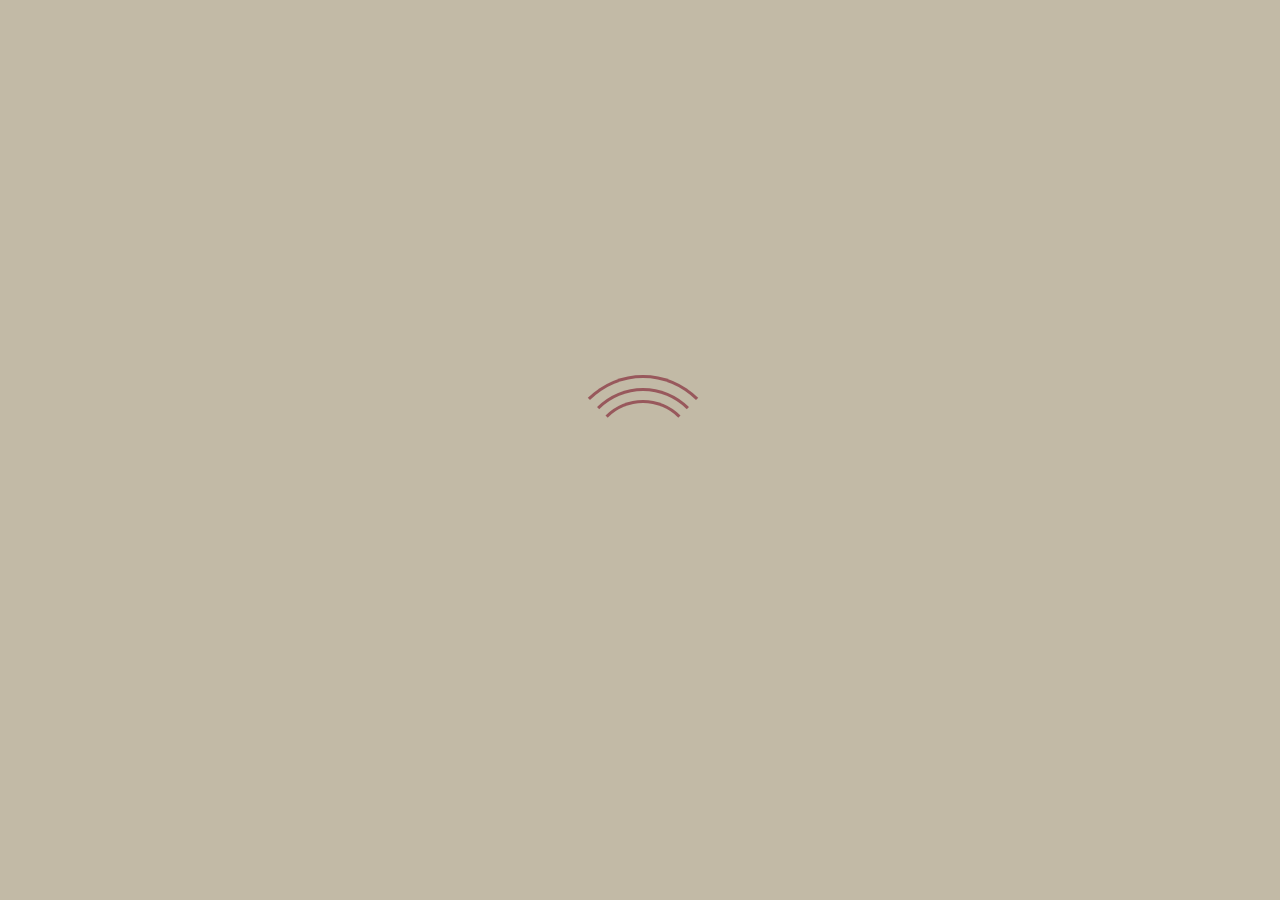
==== commit 65a9651c: "Deploy v2" ====
--- a/index.html
+++ b/index.html
@@ -1,6 +1,4 @@
-<!DOCTYPE html>
-<html>
-<head>
+<!DOCTYPE html><html><head>
     <meta charset="UTF-8">
     <meta content="IE=Edge" http-equiv="X-UA-Compatible">
     <meta name="description" content="A Resume web app.">
@@ -9,30 +7,117 @@
     <meta name="apple-mobile-web-app-capable" content="yes">
     <meta name="apple-mobile-web-app-status-bar-style" content="black">
     <meta name="apple-mobile-web-app-title" content="app">
-    <meta name="description" content="Personal Site for Portofolio and Resume of Farhan Yuda Pahlevi" />
-    <meta name="keywords" content="android developer, android engineer, ios developer, web developer," />
     <link rel="apple-touch-icon" href="icons/Icon-192.png">
 
     <!-- Favicon -->
-    <link rel="shortcut icon" type="image/png" href="favicon.png"/>
+    <link rel="shortcut icon" type="image/png" href="favicon.png">
 
     <title>Farhan Yuda Pahlevi | Personal Site</title>
+    <meta name="description" content="Personal Site for Portofolio and Resume of Farhan Yuda Pahlevi">
+    <meta name="keywords" content="android developer, android engineer, ios developer, web developer,">
+    <meta name="author" content="Farhan Yuda Pahlevi">
     <link rel="manifest" href="manifest.json">
 
-    <script defer src="index.dart.js" type="application/javascript"></script>
+    <script defer="" src="index.dart.js" type="application/javascript"></script>
 
     <link rel="stylesheet" href="css/normalize.css">
     <link rel="stylesheet" href="css/main.css">
     <script src="js/vendor/modernizr-2.6.2.min.js"></script>
+  
+  
+  <meta content="width=device-width, initial-scale=1.0, maximum-scale=1.0, user-scalable=no" name="viewport">
+  
+  
+  
+  
+  
+  
+  <style id="splash-screen-style">
+    html {
+      height: 100%
+    }
+
+    body {
+      margin: 0;
+      min-height: 100%;
+      background-color: #f5ecd7;
+          background-size: 100% 100%;
+    }
+
+    .center {
+      margin: 0;
+      position: absolute;
+      top: 50%;
+      left: 50%;
+      -ms-transform: translate(-50%, -50%);
+      transform: translate(-50%, -50%);
+    }
+
+    .contain {
+      display:block;
+      width:100%; height:100%;
+      object-fit: contain;
+    }
+
+    .stretch {
+      display:block;
+      width:100%; height:100%;
+    }
+
+    .cover {
+      display:block;
+      width:100%; height:100%;
+      object-fit: cover;
+    }
+
+    .bottom {
+      position: absolute;
+      bottom: 0;
+      left: 50%;
+      -ms-transform: translate(-50%, 0);
+      transform: translate(-50%, 0);
+    }
+
+    .bottomLeft {
+      position: absolute;
+      bottom: 0;
+      left: 0;
+    }
+
+    .bottomRight {
+      position: absolute;
+      bottom: 0;
+      right: 0;
+    }
+
+    @media (prefers-color-scheme: dark) {
+      body {
+        background-color: #f5ecd7;
+          }
+    }
+  </style>
+  <script id="splash-screen-script">
+    function removeSplashFromWeb() {
+      document.getElementById("splash")?.remove();
+      document.getElementById("splash-branding")?.remove();
+      document.body.style.background = "transparent";
+    }
+  </script>
 </head>
 <body>
+  <picture id="splash">
+      <source srcset="splash/img/light-1x.gif 1x, splash/img/light-2x.gif 2x, splash/img/light-3x.gif 3x, splash/img/light-4x.gif 4x" media="(prefers-color-scheme: light)">
+      <source srcset="splash/img/dark-1x.gif 1x, splash/img/dark-2x.gif 2x, splash/img/dark-3x.gif 3x, splash/img/dark-4x.gif 4x" media="(prefers-color-scheme: dark)">
+      <img class="center" aria-hidden="true" src="splash/img/light-1x.gif" alt="">
+  </picture>
+  
 <!-- This script installs service_worker.js to provide PWA functionality to
      application. For more information, see:
      https://developers.google.com/web/fundamentals/primers/service-workers -->
 <script>
     if ('serviceWorker' in navigator) {
       window.addEventListener('load', function () {
-        navigator.serviceWorker.register('flutter_service_worker.js');
+        navigator.serviceWorker.register('flutter_service_worker.js?v=2163107721');
       });
     }
 
@@ -52,5 +137,6 @@
 <script src="js/main.js"></script>
 
 <script src="main.dart.js" type="application/javascript"></script>
-</body>
-</html>
+
+
+</body></html>--- a/css/main.css
+++ b/css/main.css
@@ -53,7 +53,7 @@
     margin: -75px 0 0 -75px;
     border-radius: 50%;
     border: 3px solid transparent;
-    border-top-color: #3498db;
+    border-top-color: #98585c;
 
     -webkit-animation: spin 2s linear infinite; /* Chrome, Opera 15+, Safari 5+ */
     animation: spin 2s linear infinite; /* Chrome, Firefox 16+, IE 10+, Opera */
@@ -64,13 +64,13 @@
     #loader:before {
         content: "";
         position: absolute;
-        top: 5px;
-        left: 5px;
-        right: 5px;
-        bottom: 5px;
+        top: 10px;
+        left: 10px;
+        right: 10px;
+        bottom: 10px;
         border-radius: 50%;
         border: 3px solid transparent;
-        border-top-color: #e74c3c;
+        border-top-color: #98585c;
 
         -webkit-animation: spin 3s linear infinite; /* Chrome, Opera 15+, Safari 5+ */
         animation: spin 3s linear infinite; /* Chrome, Firefox 16+, IE 10+, Opera */
@@ -79,13 +79,13 @@
     #loader:after {
         content: "";
         position: absolute;
-        top: 15px;
-        left: 15px;
-        right: 15px;
-        bottom: 15px;
+        top: 22px;
+        left: 22px;
+        right: 22px;
+        bottom: 22px;
         border-radius: 50%;
         border: 3px solid transparent;
-        border-top-color: #f9c922;
+        border-top-color: #98585c;
 
         -webkit-animation: spin 1.5s linear infinite; /* Chrome, Opera 15+, Safari 5+ */
           animation: spin 1.5s linear infinite; /* Chrome, Firefox 16+, IE 10+, Opera */
@@ -121,7 +121,7 @@
         top: 0;
         width: 51%;
         height: 100%;
-        background: #222222;
+        background: #c2baa6;
         z-index: 1000;
         -webkit-transform: translateX(0);  /* Chrome, Opera 15+, Safari 3.1+ */
         -ms-transform: translateX(0);  /* IE 9 */
